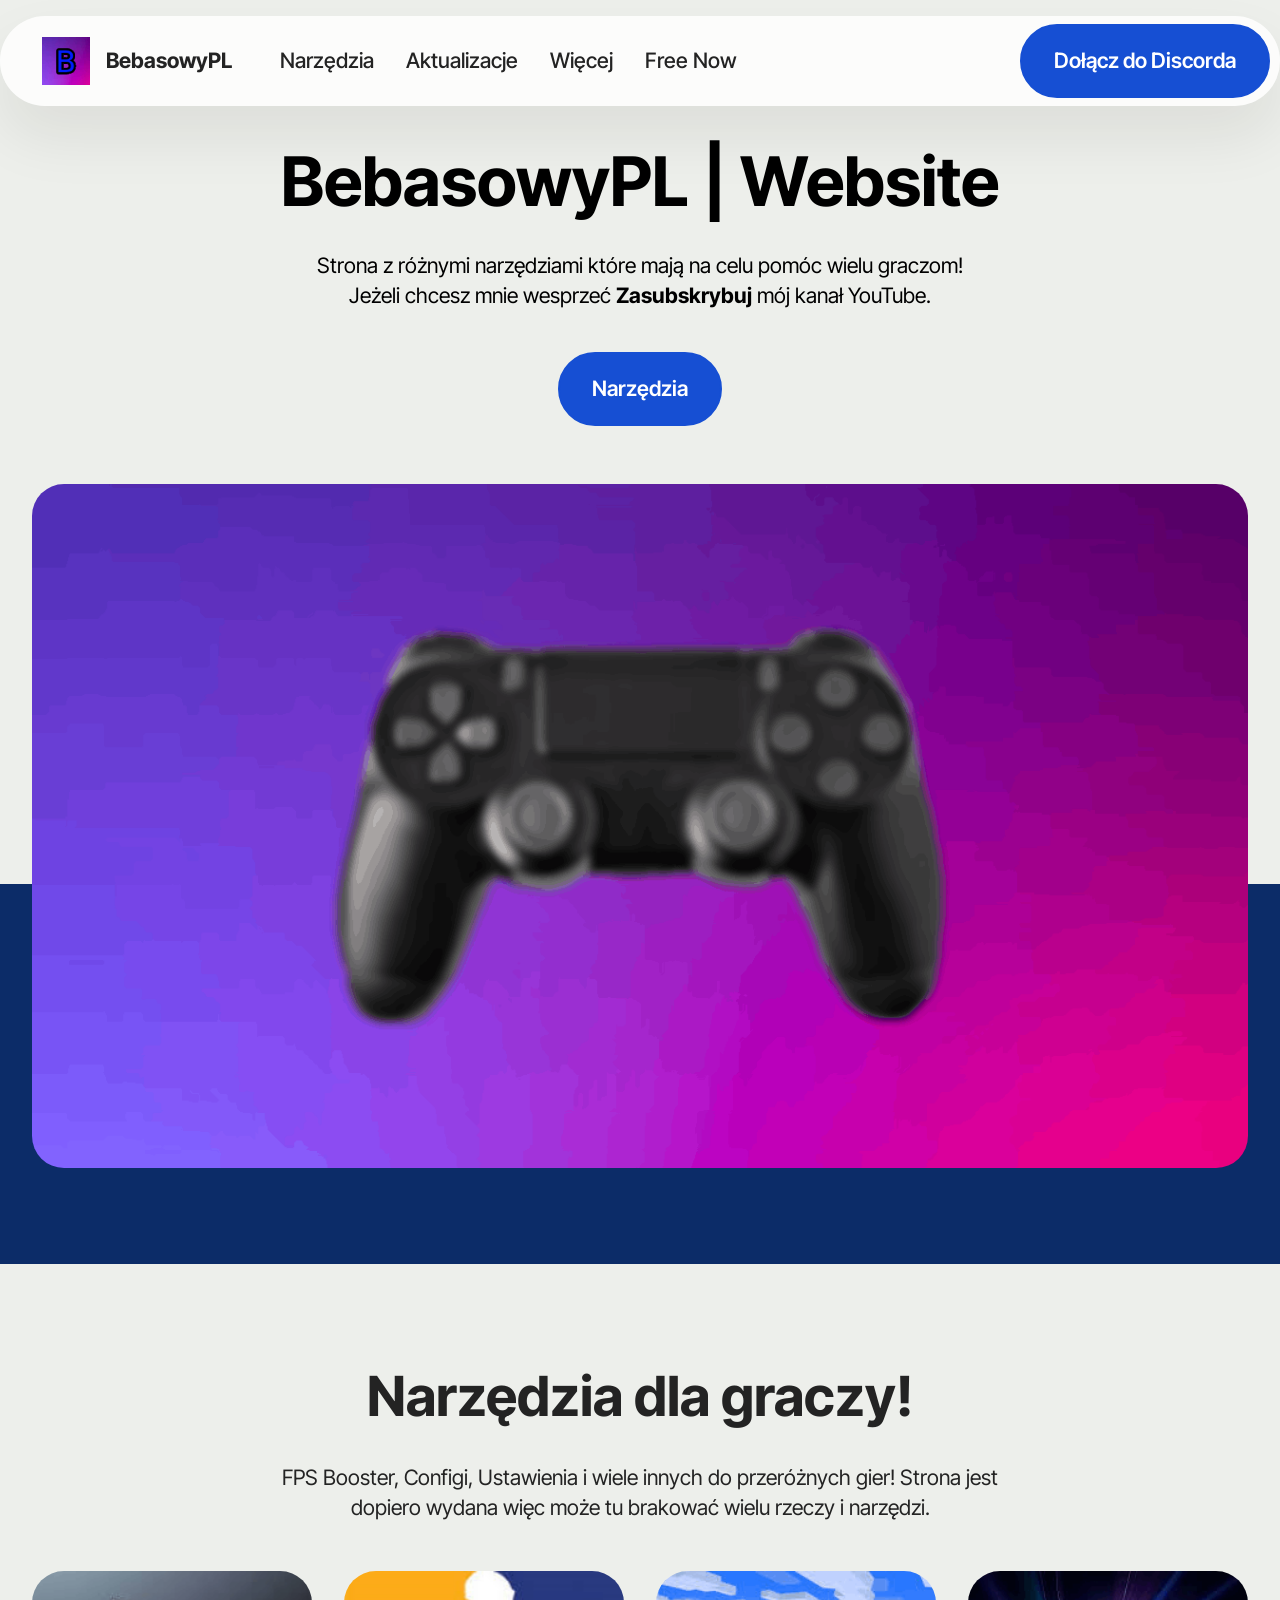
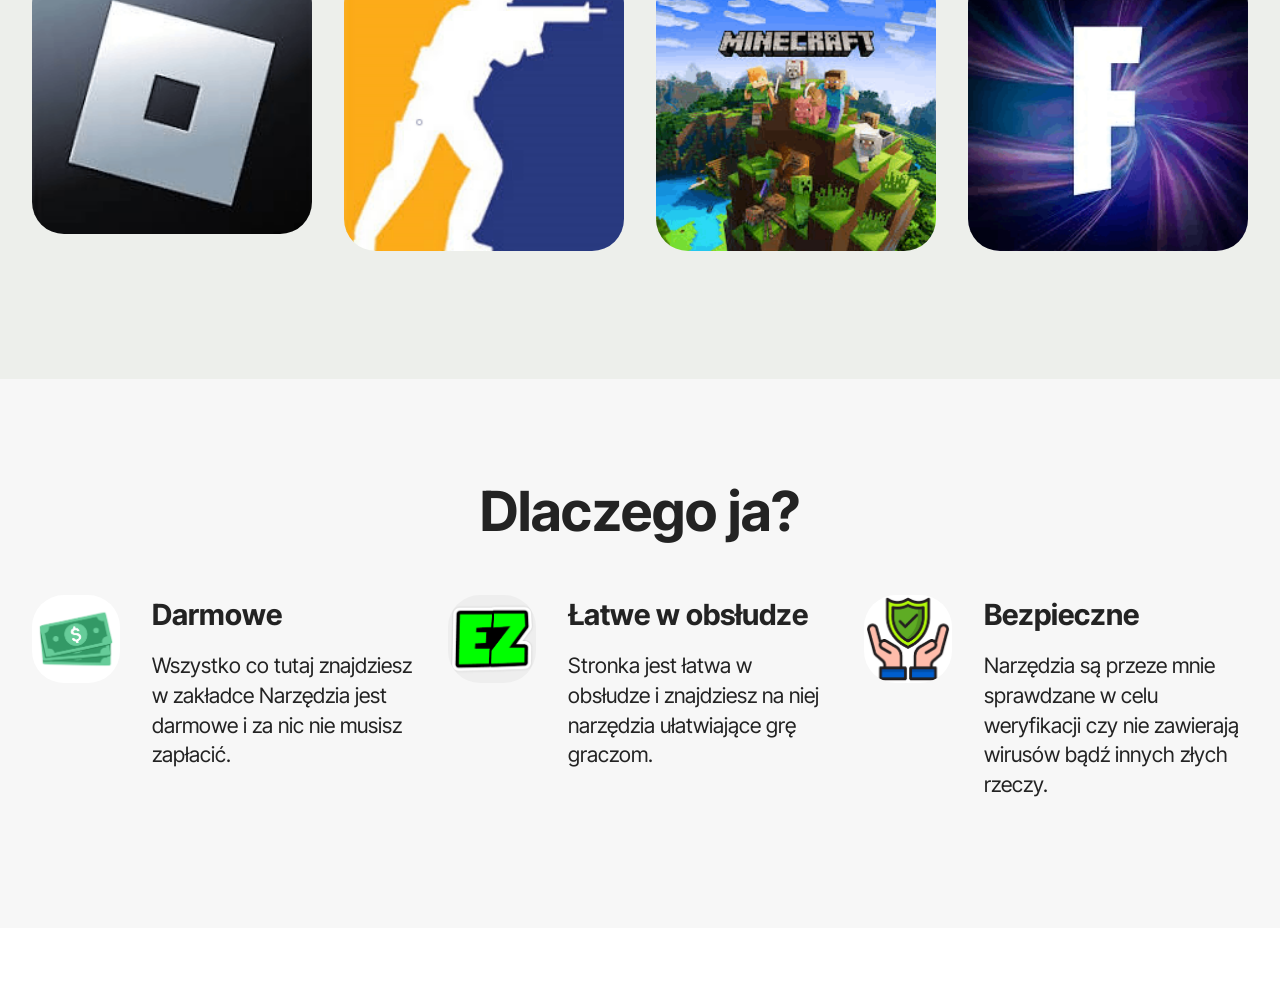
==== index.html @ b02ecc2c "Add files via upload" ====
<!DOCTYPE html>
<html  >
<head>
  <!-- Site made with Mobirise Website Builder v5.9.18, https://mobirise.com -->
  <meta charset="UTF-8">
  <meta http-equiv="X-UA-Compatible" content="IE=edge">
  <meta name="generator" content="Mobirise v5.9.18, mobirise.com">
  <meta name="viewport" content="width=device-width, initial-scale=1, minimum-scale=1">
  <link rel="shortcut icon" href="assets/images/bebasowypl-icon-64x64.png" type="image/x-icon">
  <meta name="description" content="BebasowyPL website! Enter and search for gaming tools!">
  
  
  <title>BebasowyPL | Main</title>
  <link rel="stylesheet" href="assets/web/assets/mobirise-icons2/mobirise2.css">
  <link rel="stylesheet" href="assets/bootstrap/css/bootstrap.min.css">
  <link rel="stylesheet" href="assets/bootstrap/css/bootstrap-grid.min.css">
  <link rel="stylesheet" href="assets/bootstrap/css/bootstrap-reboot.min.css">
  <link rel="stylesheet" href="assets/animatecss/animate.css">
  <link rel="stylesheet" href="assets/dropdown/css/style.css">
  <link rel="stylesheet" href="assets/theme/css/style.css">
  <link rel="stylesheet" href="assets/gallery/style.css">
  <link rel="preload" href="https://fonts.googleapis.com/css?family=Inter+Tight:100,200,300,400,500,600,700,800,900,100i,200i,300i,400i,500i,600i,700i,800i,900i&display=swap" as="style" onload="this.onload=null;this.rel='stylesheet'">
  <noscript><link rel="stylesheet" href="https://fonts.googleapis.com/css?family=Inter+Tight:100,200,300,400,500,600,700,800,900,100i,200i,300i,400i,500i,600i,700i,800i,900i&display=swap"></noscript>
  <link rel="preload" as="style" href="assets/mobirise/css/mbr-additional.css?v=VOfzIb"><link rel="stylesheet" href="assets/mobirise/css/mbr-additional.css?v=VOfzIb" type="text/css">

  
  
  
</head>
<body>
  
  <section data-bs-version="5.1" class="menu menu1 cid-ud2zTefbVC" once="menu" id="menu01-1i">
	

	<nav class="navbar navbar-dropdown navbar-fixed-top navbar-expand-lg">
		<div class="container">
			<div class="navbar-brand">
				<span class="navbar-logo">
					<a href="index.html">
						<img src="assets/images/bebasowypl-icon-64x64.png" alt="BebasowyPL" style="height: 3rem;">
					</a>
				</span>
				<span class="navbar-caption-wrap"><a class="navbar-caption text-black text-primary display-4" href="index.html">BebasowyPL</a></span>
			</div>
			<button class="navbar-toggler" type="button" data-toggle="collapse" data-bs-toggle="collapse" data-target="#navbarSupportedContent" data-bs-target="#navbarSupportedContent" aria-controls="navbarNavAltMarkup" aria-expanded="false" aria-label="Toggle navigation">
				<div class="hamburger">
					<span></span>
					<span></span>
					<span></span>
					<span></span>
				</div>
			</button>
			<div class="collapse navbar-collapse" id="navbarSupportedContent">
				<ul class="navbar-nav nav-dropdown" data-app-modern-menu="true"><li class="nav-item">
						<a class="nav-link link text-black display-4" href="page1.html">Narzędzia</a>
					</li>
					<li class="nav-item"><a class="nav-link link text-black display-4" href="page3.html">Aktualizacje</a></li><li class="nav-item">
						<a class="nav-link link text-black display-4" href="page2.html">Więcej</a>
					</li><li class="nav-item"><a class="nav-link link text-black text-primary display-4" href="page4.html">Free Now</a></li></ul>
				
				<div class="navbar-buttons mbr-section-btn"><a class="btn btn-warning display-4" href="https://discord.gg/EF2hUAMHBJ">Dołącz do Discorda</a></div>
			</div>
		</div>
	</nav>
</section>

<section data-bs-version="5.1" class="header5 cid-tJS6uM4N87" id="header05-1">
	

	
	
	<div class="topbg"></div>
	<div class="align-center container">
		<div class="row justify-content-center">
			<div class="col-md-12 col-lg-9">
				<h1 class="mbr-section-title mbr-fonts-style mb-4 display-1"><strong>BebasowyPL | Website</strong></h1>
				<p class="mbr-text mbr-fonts-style mb-4 display-7">Strona z różnymi narzędziami które mają na celu pomóc wielu graczom!<br>Jeżeli chcesz mnie wesprzeć <strong>Zasubskrybuj</strong> mój kanał YouTube.</p>
				<div class="mbr-section-btn mt-3"><a class="btn btn-warning display-7" href="page1.html">Narzędzia</a></div>
			</div>
		</div>
		<div class="row mt-5 justify-content-center">
			<div class="col-12 col-lg-12">
				<img src="assets/images/gaming-theme-1280x720.png" alt="BebasowyPL" title="">
			</div>
		</div>
	</div>
</section>

<section data-bs-version="5.1" class="gallery1 mbr-gallery cid-tMlDYtQ5fF" id="gallery02-v">
    

    
    

    <div class="container-fluid">
        <div class="row justify-content-center">
            <div class="col-12 content-head">
                <div class="mbr-section-head mb-5">
                    <h3 class="mbr-section-title mbr-fonts-style align-center m-0 display-2"><strong>Narzędzia dla graczy!</strong></h3>
                    <h4 class="mbr-section-subtitle mbr-fonts-style align-center mb-0 mt-4 display-7">FPS Booster, Configi, Ustawienia i wiele innych do przeróżnych gier! Strona jest<br>dopiero wydana więc może tu brakować wielu rzeczy i narzędzi.</h4>
                </div>
            </div>
        </div>
        <div class="row mbr-gallery mbr-masonry" data-masonry="{&quot;percentPosition&quot;: true }">
            <div class="col-12 col-md-6 col-lg-3 item gallery-image">
                <div class="item-wrapper" data-toggle="modal" data-bs-toggle="modal" data-target="#udl1MyBQbj-modal" data-bs-target="#udl1MyBQbj-modal">
                    <img class="w-100" src="assets/images/roblox-player-204x192.png" alt="Mobirise Website Builder" data-slide-to="0" data-bs-slide-to="0" data-target="#lb-udl1MyBQbj" data-bs-target="#lb-udl1MyBQbj">
                    <div class="icon-wrapper">
                        <span class="mobi-mbri mobi-mbri-search mbr-iconfont mbr-iconfont-btn"></span>
                    </div>
                </div>
                
            </div>
            <div class="col-12 col-md-6 col-lg-3 item gallery-image">
                <div class="item-wrapper" data-toggle="modal" data-bs-toggle="modal" data-target="#udl1MyBQbj-modal" data-bs-target="#udl1MyBQbj-modal">
                    <img class="w-100" src="assets/images/counter-strike-2-225x225.png" alt="Mobirise Website Builder" data-slide-to="1" data-bs-slide-to="1" data-target="#lb-udl1MyBQbj" data-bs-target="#lb-udl1MyBQbj">
                    <div class="icon-wrapper">
                        <span class="mobi-mbri mobi-mbri-search mbr-iconfont mbr-iconfont-btn"></span>
                    </div>
                </div>
                
            </div>
            
            
            <div class="col-12 col-md-6 col-lg-3 item gallery-image">
                <div class="item-wrapper" data-toggle="modal" data-bs-toggle="modal" data-target="#udl1MyBQbj-modal" data-bs-target="#udl1MyBQbj-modal">
                    <img class="w-100" src="assets/images/minecraft-225x225.png" alt="Mobirise Website Builder" data-slide-to="2" data-bs-slide-to="2" data-target="#lb-udl1MyBQbj" data-bs-target="#lb-udl1MyBQbj">
                    <div class="icon-wrapper">
                        <span class="mobi-mbri mobi-mbri-search mbr-iconfont mbr-iconfont-btn"></span>
                    </div>
                </div>
                
            </div>
            <div class="col-12 col-md-6 col-lg-3 item gallery-image">
                <div class="item-wrapper" data-toggle="modal" data-bs-toggle="modal" data-target="#udl1MyBQbj-modal" data-bs-target="#udl1MyBQbj-modal">
                    <img class="w-100" src="assets/images/fortnite-225x225.png" alt="Mobirise Website Builder" data-slide-to="3" data-bs-slide-to="3" data-target="#lb-udl1MyBQbj" data-bs-target="#lb-udl1MyBQbj">
                    <div class="icon-wrapper">
                        <span class="mobi-mbri mobi-mbri-search mbr-iconfont mbr-iconfont-btn"></span>
                    </div>
                </div>
                
            </div>
            
        </div>

        <div class="modal mbr-slider" tabindex="-1" role="dialog" aria-hidden="true" id="udl1MyBQbj-modal">
            <div class="modal-dialog" role="document">
                <div class="modal-content">
                    <div class="modal-body">
                        <div class="carousel slide" id="lb-udl1MyBQbj" data-interval="5000" data-bs-interval="5000">
                            <div class="carousel-inner">
                                <div class="carousel-item active">
                                    <img class="d-block w-100" src="assets/images/roblox-player-204x192.png" alt="Mobirise Website Builder">
                                </div>
                                <div class="carousel-item">
                                    <img class="d-block w-100" src="assets/images/counter-strike-2-225x225.png" alt="Mobirise Website Builder">
                                </div>
                                
                                
                                <div class="carousel-item">
                                    <img class="d-block w-100" src="assets/images/minecraft-225x225.png" alt="Mobirise Website Builder">
                                </div>
                                <div class="carousel-item">
                                    <img class="d-block w-100" src="assets/images/fortnite-225x225.png" alt="Mobirise Website Builder">
                                </div>
                                
                            </div>
                            <ol class="carousel-indicators">
                                <li data-slide-to="0" data-bs-slide-to="0" class="active" data-target="#lb-udl1MyBQbj" data-bs-target="#lb-udl1MyBQbj"></li>
                                <li data-slide-to="1" data-bs-slide-to="1" data-target="#lb-udl1MyBQbj" data-bs-target="#lb-udl1MyBQbj"></li>
                                <li data-slide-to="2" data-bs-slide-to="2" data-target="#lb-udl1MyBQbj" data-bs-target="#lb-udl1MyBQbj"></li>
                                <li data-slide-to="3" data-bs-slide-to="3" data-target="#lb-udl1MyBQbj" data-bs-target="#lb-udl1MyBQbj"></li>
                                
                                
                                
                            </ol>
                            <a role="button" href="" class="close" data-dismiss="modal" data-bs-dismiss="modal" aria-label="Close">
                            </a>
                            <a class="carousel-control-prev carousel-control" role="button" data-slide="prev" data-bs-slide="prev" href="#lb-udl1MyBQbj">
                                <span class="mobi-mbri mobi-mbri-arrow-prev" aria-hidden="true"></span>
                                <span class="sr-only visually-hidden">Previous</span>
                            </a>
                            <a class="carousel-control-next carousel-control" role="button" data-slide="next" data-bs-slide="next" href="#lb-udl1MyBQbj">
                                <span class="mobi-mbri mobi-mbri-arrow-next" aria-hidden="true"></span>
                                <span class="sr-only visually-hidden">Next</span>
                            </a>
                        </div>
                    </div>
                </div>
            </div>
        </div>
    </div>
</section>

<section data-bs-version="5.1" class="features15 cid-tLek7gQhG7" id="features015-m">
	

	
	
	<div class="container">
		<div class="mbr-section-head mb-5">
			<h4 class="mbr-section-title mbr-fonts-style align-center mb-0 display-2"><strong>Dlaczego ja?</strong></h4>
			
		  </div>
		<div class="row justify-content-center">
			<div class="item features-without-image col-12 col-lg-4">
				<div class="item-wrapper">
					<div class="img-wrapper">
						<img src="assets/images/pobrany-plik-179x179.png" alt="BebasowyPL">
					</div>
					<div class="card-box">
						<h4 class="card-title mbr-fonts-style mb-3 display-5"><strong>Darmowe</strong></h4>
						<h5 class="card-text mbr-fonts-style display-7">Wszystko co tutaj znajdziesz w zakładce Narzędzia jest darmowe i za nic nie musisz zapłacić.</h5>
					</div>
				</div>
			</div>
			<div class="item features-without-image col-12 col-lg-4">
				<div class="item-wrapper">
					<div class="img-wrapper">
						<img src="assets/images/ez-179x179.png" alt="BebasowyPL">
					</div>
					<div class="card-box">
						<h4 class="card-title mbr-fonts-style mb-3 display-5"><strong>Łatwe w obsłudze</strong></h4>
						<h5 class="card-text mbr-fonts-style display-7">Stronka jest łatwa w obsłudze i znajdziesz na niej narzędzia ułatwiające grę graczom.</h5>
					</div>
				</div>
			</div>
			<div class="item features-without-image col-12 col-lg-4">
				<div class="item-wrapper">
					<div class="img-wrapper">
						<img src="assets/images/pobrany-plik-1-179x179.png" alt="BebasowyPL">
					</div>
					<div class="card-box">
						<h4 class="card-title mbr-fonts-style mb-3 display-5"><strong>Bezpieczne</strong></h4>
						<h5 class="card-text mbr-fonts-style display-7">Narzędzia są przeze mnie sprawdzane w celu weryfikacji czy nie zawierają wirusów bądź innych złych rzeczy.</h5>
					</div>
				</div>
			</div>
		</div>
	</div>
</section><section class="display-7" style="padding: 0;align-items: center;justify-content: center;flex-wrap: wrap;    align-content: center;display: flex;position: relative;height: 4rem;"><a href="https://mobiri.se/3236584" style="flex: 1 1;height: 4rem;position: absolute;width: 100%;z-index: 1;"><img alt="" style="height: 4rem;" src="[data-uri]"></a><p style="margin: 0;text-align: center;" class="display-7">&#8204;</p><a style="z-index:1" href="https://mobirise.com/offline-website-builder.html">Offline Website Maker</a></section><script src="assets/bootstrap/js/bootstrap.bundle.min.js"></script>  <script src="assets/smoothscroll/smooth-scroll.js"></script>  <script src="assets/ytplayer/index.js"></script>  <script src="assets/dropdown/js/navbar-dropdown.js"></script>  <script src="assets/masonry/masonry.pkgd.min.js"></script>  <script src="assets/imagesloaded/imagesloaded.pkgd.min.js"></script>  <script src="assets/theme/js/script.js"></script>  <script src="assets/gallery/player.min.js"></script>  <script src="assets/gallery/script.js"></script>  
  
  
  <input name="animation" type="hidden">
  </body>
</html>
---- assets/web/assets/mobirise-icons2/mobirise2.css ----
@font-face {
  font-family: 'Moririse2';
  font-display: swap;
  src:  url('mobirise2.eot?f2bix4');
  src:  url('mobirise2.eot?f2bix4#iefix') format('embedded-opentype'),
    url('mobirise2.ttf?f2bix4') format('truetype'),
    url('mobirise2.woff?f2bix4') format('woff'),
    url('mobirise2.svg?f2bix4#mobirise2') format('svg');
  font-weight: normal;
  font-style: normal;
}

[class^="mobi-"], [class*=" mobi-"] {
  /* use !important to prevent issues with browser extensions that change fonts */
  font-family: 'Moririse2' !important;
  speak: none;
  font-style: normal;
  font-weight: normal;
  font-variant: normal;
  text-transform: none;
  line-height: 1;

  /* Better Font Rendering =========== */
  -webkit-font-smoothing: antialiased;
  -moz-osx-font-smoothing: grayscale;
}

.mobi-mbri-add-submenu:before {
  content: "\e900";
}
.mobi-mbri-alert:before {
  content: "\e901";
}
.mobi-mbri-align-center:before {
  content: "\e902";
}
.mobi-mbri-align-justify:before {
  content: "\e903";
}
.mobi-mbri-align-left:before {
  content: "\e904";
}
.mobi-mbri-align-right:before {
  content: "\e905";
}
.mobi-mbri-android:before {
  content: "\e906";
}
.mobi-mbri-apple:before {
  content: "\e907";
}
.mobi-mbri-arrow-down:before {
  content: "\e908";
}
.mobi-mbri-arrow-next:before {
  content: "\e909";
}
.mobi-mbri-arrow-prev:before {
  content: "\e90a";
}
.mobi-mbri-arrow-up:before {
  content: "\e90b";
}
.mobi-mbri-bold:before {
  content: "\e90c";
}
.mobi-mbri-bookmark:before {
  content: "\e90d";
}
.mobi-mbri-bootstrap:before {
  content: "\e90e";
}
.mobi-mbri-briefcase:before {
  content: "\e90f";
}
.mobi-mbri-browse:before {
  content: "\e910";
}
.mobi-mbri-bulleted-list:before {
  content: "\e911";
}
.mobi-mbri-calendar:before {
  content: "\e912";
}
.mobi-mbri-camera:before {
  content: "\e913";
}
.mobi-mbri-cart-add:before {
  content: "\e914";
}
.mobi-mbri-cart-full:before {
  content: "\e915";
}
.mobi-mbri-cash:before {
  content: "\e916";
}
.mobi-mbri-change-style:before {
  content: "\e917";
}
.mobi-mbri-chat:before {
  content: "\e918";
}
.mobi-mbri-clock:before {
  content: "\e919";
}
.mobi-mbri-close:before {
  content: "\e91a";
}
.mobi-mbri-cloud:before {
  content: "\e91b";
}
.mobi-mbri-code:before {
  content: "\e91c";
}
.mobi-mbri-contact-form:before {
  content: "\e91d";
}
.mobi-mbri-credit-card:before {
  content: "\e91e";
}
.mobi-mbri-cursor-click:before {
  content: "\e91f";
}
.mobi-mbri-cust-feedback:before {
  content: "\e920";
}
.mobi-mbri-database:before {
  content: "\e921";
}
.mobi-mbri-delivery:before {
  content: "\e922";
}
.mobi-mbri-desktop:before {
  content: "\e923";
}
.mobi-mbri-devices:before {
  content: "\e924";
}
.mobi-mbri-down:before {
  content: "\e925";
}
.mobi-mbri-download-2:before {
  content: "\e926";
}
.mobi-mbri-download:before {
  content: "\e927";
}
.mobi-mbri-drag-n-drop-2:before {
  content: "\e928";
}
.mobi-mbri-drag-n-drop:before {
  content: "\e929";
}
.mobi-mbri-edit-2:before {
  content: "\e92a";
}
.mobi-mbri-edit:before {
  content: "\e92b";
}
.mobi-mbri-error:before {
  content: "\e92c";
}
.mobi-mbri-extension:before {
  content: "\e92d";
}
.mobi-mbri-features:before {
  content: "\e92e";
}
.mobi-mbri-file:before {
  content: "\e92f";
}
.mobi-mbri-flag:before {
  content: "\e930";
}
.mobi-mbri-folder:before {
  content: "\e931";
}
.mobi-mbri-gift:before {
  content: "\e932";
}
.mobi-mbri-github:before {
  content: "\e933";
}
.mobi-mbri-globe-2:before {
  content: "\e934";
}
.mobi-mbri-globe:before {
  content: "\e935";
}
.mobi-mbri-growing-chart:before {
  content: "\e936";
}
.mobi-mbri-hearth:before {
  content: "\e937";
}
.mobi-mbri-help:before {
  content: "\e938";
}
.mobi-mbri-home:before {
  content: "\e939";
}
.mobi-mbri-hot-cup:before {
  content: "\e93a";
}
.mobi-mbri-idea:before {
  content: "\e93b";
}
.mobi-mbri-image-gallery:before {
  content: "\e93c";
}
.mobi-mbri-image-slider:before {
  content: "\e93d";
}
.mobi-mbri-info:before {
  content: "\e93e";
}
.mobi-mbri-italic:before {
  content: "\e93f";
}
.mobi-mbri-key:before {
  content: "\e940";
}
.mobi-mbri-laptop:before {
  content: "\e941";
}
.mobi-mbri-layers:before {
  content: "\e942";
}
.mobi-mbri-left-right:before {
  content: "\e943";
}
.mobi-mbri-left:before {
  content: "\e944";
}
.mobi-mbri-letter:before {
  content: "\e945";
}
.mobi-mbri-like:before {
  content: "\e946";
}
.mobi-mbri-link:before {
  content: "\e947";
}
.mobi-mbri-lock:before {
  content: "\e948";
}
.mobi-mbri-login:before {
  content: "\e949";
}
.mobi-mbri-logout:before {
  content: "\e94a";
}
.mobi-mbri-magic-stick:before {
  content: "\e94b";
}
.mobi-mbri-map-pin:before {
  content: "\e94c";
}
.mobi-mbri-menu:before {
  content: "\e94d";
}
.mobi-mbri-mobile-2:before {
  content: "\e94e";
}
.mobi-mbri-mobile-horizontal:before {
  content: "\e94f";
}
.mobi-mbri-mobile:before {
  content: "\e950";
}
.mobi-mbri-mobirise:before {
  content: "\e951";
}
.mobi-mbri-more-horizontal:before {
  content: "\e952";
}
.mobi-mbri-more-vertical:before {
  content: "\e953";
}
.mobi-mbri-music:before {
  content: "\e954";
}
.mobi-mbri-new-file:before {
  content: "\e955";
}
.mobi-mbri-numbered-list:before {
  content: "\e956";
}
.mobi-mbri-opened-folder:before {
  content: "\e957";
}
.mobi-mbri-pages:before {
  content: "\e958";
}
.mobi-mbri-paper-plane:before {
  content: "\e959";
}
.mobi-mbri-paperclip:before {
  content: "\e95a";
}
.mobi-mbri-phone:before {
  content: "\e95b";
}
.mobi-mbri-photo:before {
  content: "\e95c";
}
.mobi-mbri-photos:before {
  content: "\e95d";
}
.mobi-mbri-pin:before {
  content: "\e95e";
}
.mobi-mbri-play:before {
  content: "\e95f";
}
.mobi-mbri-plus:before {
  content: "\e960";
}
.mobi-mbri-preview:before {
  content: "\e961";
}
.mobi-mbri-print:before {
  content: "\e962";
}
.mobi-mbri-protect:before {
  content: "\e963";
}
.mobi-mbri-question:before {
  content: "\e964";
}
.mobi-mbri-quote-left:before {
  content: "\e965";
}
.mobi-mbri-quote-right:before {
  content: "\e966";
}
.mobi-mbri-redo:before {
  content: "\e967";
}
.mobi-mbri-refresh:before {
  content: "\e968";
}
.mobi-mbri-responsive-2:before {
  content: "\e969";
}
.mobi-mbri-responsive:before {
  content: "\e96a";
}
.mobi-mbri-right:before {
  content: "\e96b";
}
.mobi-mbri-rocket:before {
  content: "\e96c";
}
.mobi-mbri-sad-face:before {
  content: "\e96d";
}
.mobi-mbri-sale:before {
  content: "\e96e";
}
.mobi-mbri-save:before {
  content: "\e96f";
}
.mobi-mbri-search:before {
  content: "\e970";
}
.mobi-mbri-setting-2:before {
  content: "\e971";
}
.mobi-mbri-setting-3:before {
  content: "\e972";
}
.mobi-mbri-setting:before {
  content: "\e973";
}
.mobi-mbri-share:before {
  content: "\e974";
}
.mobi-mbri-shopping-bag:before {
  content: "\e975";
}
.mobi-mbri-shopping-basket:before {
  content: "\e976";
}
.mobi-mbri-shopping-cart:before {
  content: "\e977";
}
.mobi-mbri-sites:before {
  content: "\e978";
}
.mobi-mbri-smile-face:before {
  content: "\e979";
}
.mobi-mbri-speed:before {
  content: "\e97a";
}
.mobi-mbri-star:before {
  content: "\e97b";
}
.mobi-mbri-success:before {
  content: "\e97c";
}
.mobi-mbri-sun:before {
  content: "\e97d";
}
.mobi-mbri-sun2:before {
  content: "\e97e";
}
.mobi-mbri-tablet-vertical:before {
  content: "\e97f";
}
.mobi-mbri-tablet:before {
  content: "\e980";
}
.mobi-mbri-target:before {
  content: "\e981";
}
.mobi-mbri-timer:before {
  content: "\e982";
}
.mobi-mbri-to-ftp:before {
  content: "\e983";
}
.mobi-mbri-to-local-drive:before {
  content: "\e984";
}
.mobi-mbri-touch-swipe:before {
  content: "\e985";
}
.mobi-mbri-touch:before {
  content: "\e986";
}
.mobi-mbri-trash:before {
  content: "\e987";
}
.mobi-mbri-underline:before {
  content: "\e988";
}
.mobi-mbri-undo:before {
  content: "\e989";
}
.mobi-mbri-unlink:before {
  content: "\e98a";
}
.mobi-mbri-unlock:before {
  content: "\e98b";
}
.mobi-mbri-up-down:before {
  content: "\e98c";
}
.mobi-mbri-up:before {
  content: "\e98d";
}
.mobi-mbri-update:before {
  content: "\e98e";
}
.mobi-mbri-upload-2:before {
  content: "\e98f";
}
.mobi-mbri-upload:before {
  content: "\e990";
}
.mobi-mbri-user-2:before {
  content: "\e991";
}
.mobi-mbri-user:before {
  content: "\e992";
}
.mobi-mbri-users:before {
  content: "\e993";
}
.mobi-mbri-video-play:before {
  content: "\e994";
}
.mobi-mbri-video:before {
  content: "\e995";
}
.mobi-mbri-watch:before {
  content: "\e996";
}
.mobi-mbri-website-theme-2:before {
  content: "\e997";
}
.mobi-mbri-website-theme:before {
  content: "\e998";
}
.mobi-mbri-wifi:before {
  content: "\e999";
}
.mobi-mbri-windows:before {
  content: "\e99a";
}
.mobi-mbri-zoom-in:before {
  content: "\e99b";
}
.mobi-mbri-zoom-out:before {
  content: "\e99c";
}
---- assets/dropdown/css/style.css ----
.navbar-dropdown {
  left: 0;
  padding: 0;
  position: absolute;
  right: 0;
  top: 0;
  transition: all 0.45s ease;
  z-index: 1030;
  background: #282828; }
  .navbar-dropdown .navbar-logo {
    margin-right: 0.8rem;
    transition: margin 0.3s ease-in-out;
    vertical-align: middle; }
    .navbar-dropdown .navbar-logo img {
      height: 3.125rem;
      transition: all 0.3s ease-in-out; }
    .navbar-dropdown .navbar-logo.mbr-iconfont {
      font-size: 3.125rem;
      line-height: 3.125rem; }
  .navbar-dropdown .navbar-caption {
    font-weight: 700;
    white-space: normal;
    vertical-align: -4px;
    line-height: 3.125rem !important; }
    .navbar-dropdown .navbar-caption, .navbar-dropdown .navbar-caption:hover {
      color: inherit;
      text-decoration: none; }
  .navbar-dropdown .mbr-iconfont + .navbar-caption {
    vertical-align: -1px; }
  .navbar-dropdown.navbar-fixed-top {
    position: fixed; }
  .navbar-dropdown .navbar-brand span {
    vertical-align: -4px; }
  .navbar-dropdown.bg-color.transparent {
    background: none; }
  .navbar-dropdown.navbar-short .navbar-brand {
    padding: 0.625rem 0; }
    .navbar-dropdown.navbar-short .navbar-brand span {
      vertical-align: -1px; }
  .navbar-dropdown.navbar-short .navbar-caption {
    line-height: 2.375rem !important;
    vertical-align: -2px; }
  .navbar-dropdown.navbar-short .navbar-logo {
    margin-right: 0.5rem; }
    .navbar-dropdown.navbar-short .navbar-logo img {
      height: 2.375rem; }
    .navbar-dropdown.navbar-short .navbar-logo.mbr-iconfont {
      font-size: 2.375rem;
      line-height: 2.375rem; }
  .navbar-dropdown.navbar-short .mbr-table-cell {
    height: 3.625rem; }
  .navbar-dropdown .navbar-close {
    left: 0.6875rem;
    position: fixed;
    top: 0.75rem;
    z-index: 1000; }
  .navbar-dropdown .hamburger-icon {
    content: "";
    display: inline-block;
    vertical-align: middle;
    width: 16px;
    -webkit-box-shadow: 0 -6px 0 1px #282828,0 0 0 1px #282828,0 6px 0 1px #282828;
    -moz-box-shadow: 0 -6px 0 1px #282828,0 0 0 1px #282828,0 6px 0 1px #282828;
    box-shadow: 0 -6px 0 1px #282828,0 0 0 1px #282828,0 6px 0 1px #282828; }

.dropdown-menu .dropdown-toggle[data-toggle="dropdown-submenu"]::after {
  border-bottom: 0.35em solid transparent;
  border-left: 0.35em solid;
  border-right: 0;
  border-top: 0.35em solid transparent;
  margin-left: 0.3rem; }

.dropdown-menu .dropdown-item:focus {
  outline: 0; }

.nav-dropdown {
  font-size: 0.75rem;
  font-weight: 500;
  height: auto !important; }
  .nav-dropdown .nav-btn {
    padding-left: 1rem; }
  .nav-dropdown .link {
    margin: .667em 1.667em;
    font-weight: 500;
    padding: 0;
    transition: color .2s ease-in-out; }
    .nav-dropdown .link.dropdown-toggle {
      margin-right: 2.583em; }
      .nav-dropdown .link.dropdown-toggle::after {
        margin-left: .25rem;
        border-top: 0.35em solid;
        border-right: 0.35em solid transparent;
        border-left: 0.35em solid transparent;
        border-bottom: 0; }
      .nav-dropdown .link.dropdown-toggle[aria-expanded="true"] {
        margin: 0;
        padding: 0.667em 3.263em  0.667em 1.667em; }
  .nav-dropdown .link::after,
  .nav-dropdown .dropdown-item::after {
    color: inherit; }
  .nav-dropdown .btn {
    font-size: 0.75rem;
    font-weight: 700;
    letter-spacing: 0;
    margin-bottom: 0;
    padding-left: 1.25rem;
    padding-right: 1.25rem; }
  .nav-dropdown .dropdown-menu {
    border-radius: 0;
    border: 0;
    left: 0;
    margin: 0;
    padding-bottom: 1.25rem;
    padding-top: 1.25rem;
    position: relative; }
  .nav-dropdown .dropdown-submenu {
    margin-left: 0.125rem;
    top: 0; }
  .nav-dropdown .dropdown-item {
    font-weight: 500;
    line-height: 2;
    padding: 0.3846em 4.615em 0.3846em 1.5385em;
    position: relative;
    transition: color .2s ease-in-out, background-color .2s ease-in-out; }
    .nav-dropdown .dropdown-item::after {
      margin-top: -0.3077em;
      position: absolute;
      right: 1.1538em;
      top: 50%; }
    .nav-dropdown .dropdown-item:focus, .nav-dropdown .dropdown-item:hover {
      background: none; }

@media (max-width: 767px) {
  .nav-dropdown.navbar-toggleable-sm {
    bottom: 0;
    display: none;
    left: 0;
    overflow-x: hidden;
    position: fixed;
    top: 0;
    transform: translateX(-100%);
    -ms-transform: translateX(-100%);
    -webkit-transform: translateX(-100%);
    width: 18.75rem;
    z-index: 999; } }
.nav-dropdown.navbar-toggleable-xl {
  bottom: 0;
  display: none;
  left: 0;
  overflow-x: hidden;
  position: fixed;
  top: 0;
  transform: translateX(-100%);
  -ms-transform: translateX(-100%);
  -webkit-transform: translateX(-100%);
  width: 18.75rem;
  z-index: 999; }

.nav-dropdown-sm {
  display: block !important;
  overflow-x: hidden;
  overflow: auto;
  padding-top: 3.875rem; }
  .nav-dropdown-sm::after {
    content: "";
    display: block;
    height: 3rem;
    width: 100%; }
  .nav-dropdown-sm.collapse.in ~ .navbar-close {
    display: block !important; }
  .nav-dropdown-sm.collapsing, .nav-dropdown-sm.collapse.in {
    transform: translateX(0);
    -ms-transform: translateX(0);
    -webkit-transform: translateX(0);
    transition: all 0.25s ease-out;
    -webkit-transition: all 0.25s ease-out;
    background: #282828; }
  .nav-dropdown-sm.collapsing[aria-expanded="false"] {
    transform: translateX(-100%);
    -ms-transform: translateX(-100%);
    -webkit-transform: translateX(-100%); }
  .nav-dropdown-sm .nav-item {
    display: block;
    margin-left: 0 !important;
    padding-left: 0; }
  .nav-dropdown-sm .link,
  .nav-dropdown-sm .dropdown-item {
    border-top: 1px dotted rgba(255, 255, 255, 0.1);
    font-size: 0.8125rem;
    line-height: 1.6;
    margin: 0 !important;
    padding: 0.875rem 2.4rem 0.875rem 1.5625rem !important;
    position: relative;
    white-space: normal; }
    .nav-dropdown-sm .link:focus, .nav-dropdown-sm .link:hover,
    .nav-dropdown-sm .dropdown-item:focus,
    .nav-dropdown-sm .dropdown-item:hover {
      background: rgba(0, 0, 0, 0.2) !important;
      color: #c0a375; }
  .nav-dropdown-sm .nav-btn {
    position: relative;
    padding: 1.5625rem 1.5625rem 0 1.5625rem; }
    .nav-dropdown-sm .nav-btn::before {
      border-top: 1px dotted rgba(255, 255, 255, 0.1);
      content: "";
      left: 0;
      position: absolute;
      top: 0;
      width: 100%; }
    .nav-dropdown-sm .nav-btn + .nav-btn {
      padding-top: 0.625rem; }
      .nav-dropdown-sm .nav-btn + .nav-btn::before {
        display: none; }
  .nav-dropdown-sm .btn {
    padding: 0.625rem 0; }
  .nav-dropdown-sm .dropdown-toggle[data-toggle="dropdown-submenu"]::after {
    margin-left: .25rem;
    border-top: 0.35em solid;
    border-right: 0.35em solid transparent;
    border-left: 0.35em solid transparent;
    border-bottom: 0; }
  .nav-dropdown-sm .dropdown-toggle[data-toggle="dropdown-submenu"][aria-expanded="true"]::after {
    border-top: 0;
    border-right: 0.35em solid transparent;
    border-left: 0.35em solid transparent;
    border-bottom: 0.35em solid; }
  .nav-dropdown-sm .dropdown-menu {
    margin: 0;
    padding: 0;
    position: relative;
    top: 0;
    left: 0;
    width: 100%;
    border: 0;
    float: none;
    border-radius: 0;
    background: none; }
  .nav-dropdown-sm .dropdown-submenu {
    left: 100%;
    margin-left: 0.125rem;
    margin-top: -1.25rem;
    top: 0; }

.navbar-toggleable-sm .nav-dropdown .dropdown-menu {
  position: absolute; }

.navbar-toggleable-sm .nav-dropdown .dropdown-submenu {
  left: 100%;
  margin-left: 0.125rem;
  margin-top: -1.25rem;
  top: 0; }

.navbar-toggleable-sm.opened .nav-dropdown .dropdown-menu {
  position: relative; }

.navbar-toggleable-sm.opened .nav-dropdown .dropdown-submenu {
  left: 0;
  margin-left: 00rem;
  margin-top: 0rem;
  top: 0; }

.is-builder .nav-dropdown.collapsing {
  transition: none !important; }
---- assets/theme/css/style.css ----
@charset "UTF-8";
section {
  background-color: #ffffff;
}

body {
  font-style: normal;
  line-height: 1.5;
  font-weight: 400;
  color: #232323;
  position: relative;
}

button {
  background-color: transparent;
  border-color: transparent;
}

.embla__button,
.carousel-control {
  background-color: #edefea !important;
  opacity: 0.8 !important;
  color: #464845 !important;
  border-color: #edefea !important;
}

.carousel .close,
.modalWindow .close {
  background-color: #edefea !important;
  color: #464845 !important;
  border-color: #edefea !important;
  opacity: 0.8 !important;
}

.carousel .close:hover,
.modalWindow .close:hover {
  opacity: 1 !important;
}

.carousel-indicators li {
  background-color: #edefea !important;
  border: 2px solid #464845 !important;
}

.carousel-indicators li:hover,
.carousel-indicators li:active {
  opacity: 0.8 !important;
}

.embla__button:hover,
.carousel-control:hover {
  background-color: #edefea !important;
  opacity: 1 !important;
}

.modalWindow-video-container {
  height: 80%;
}

section,
.container,
.container-fluid {
  position: relative;
  word-wrap: break-word;
}

a.mbr-iconfont:hover {
  text-decoration: none;
}

.article .lead p,
.article .lead ul,
.article .lead ol,
.article .lead pre,
.article .lead blockquote {
  margin-bottom: 0;
}

a {
  font-style: normal;
  font-weight: 400;
  cursor: pointer;
}
a, a:hover {
  text-decoration: none;
}

.mbr-section-title {
  font-style: normal;
  line-height: 1.3;
}

.mbr-section-subtitle {
  line-height: 1.3;
}

.mbr-text {
  font-style: normal;
  line-height: 1.7;
}

h1,
h2,
h3,
h4,
h5,
h6,
.display-1,
.display-2,
.display-4,
.display-5,
.display-7,
span,
p,
a {
  line-height: 1;
  word-break: break-word;
  word-wrap: break-word;
  font-weight: 400;
}

b,
strong {
  font-weight: bold;
}

input:-webkit-autofill, input:-webkit-autofill:hover, input:-webkit-autofill:focus, input:-webkit-autofill:active {
  transition-delay: 9999s;
  -webkit-transition-property: background-color, color;
  transition-property: background-color, color;
}

textarea[type=hidden] {
  display: none;
}

section {
  background-position: 50% 50%;
  background-repeat: no-repeat;
  background-size: cover;
}
section .mbr-background-video,
section .mbr-background-video-preview {
  position: absolute;
  bottom: 0;
  left: 0;
  right: 0;
  top: 0;
}

.hidden {
  visibility: hidden;
}

.mbr-z-index20 {
  z-index: 20;
}

/*! Base colors */
.mbr-white {
  color: #ffffff;
}

.mbr-black {
  color: #111111;
}

.mbr-bg-white {
  background-color: #ffffff;
}

.mbr-bg-black {
  background-color: #000000;
}

/*! Text-aligns */
.align-left {
  text-align: left;
}

.align-center {
  text-align: center;
}

.align-right {
  text-align: right;
}

/*! Font-weight  */
.mbr-light {
  font-weight: 300;
}

.mbr-regular {
  font-weight: 400;
}

.mbr-semibold {
  font-weight: 500;
}

.mbr-bold {
  font-weight: 700;
}

/*! Media  */
.media-content {
  flex-basis: 100%;
}

.media-container-row {
  display: flex;
  flex-direction: row;
  flex-wrap: wrap;
  justify-content: center;
  align-content: center;
  align-items: start;
}
.media-container-row .media-size-item {
  width: 400px;
}

.media-container-column {
  display: flex;
  flex-direction: column;
  flex-wrap: wrap;
  justify-content: center;
  align-content: center;
  align-items: stretch;
}
.media-container-column > * {
  width: 100%;
}

@media (min-width: 992px) {
  .media-container-row {
    flex-wrap: nowrap;
  }
}
figure {
  margin-bottom: 0;
  overflow: hidden;
}

figure[mbr-media-size] {
  transition: width 0.1s;
}

img,
iframe {
  display: block;
  width: 100%;
}

.card {
  background-color: transparent;
  border: none;
}

.card-box {
  width: 100%;
}

.card-img {
  text-align: center;
  flex-shrink: 0;
  -webkit-flex-shrink: 0;
}

.media {
  max-width: 100%;
  margin: 0 auto;
}

.mbr-figure {
  align-self: center;
}

.media-container > div {
  max-width: 100%;
}

.mbr-figure img,
.card-img img {
  width: 100%;
}

@media (max-width: 991px) {
  .media-size-item {
    width: auto !important;
  }
  .media {
    width: auto;
  }
  .mbr-figure {
    width: 100% !important;
  }
}
/*! Buttons */
.mbr-section-btn {
  margin-left: -0.6rem;
  margin-right: -0.6rem;
  font-size: 0;
}

.btn {
  font-weight: 600;
  border-width: 1px;
  font-style: normal;
  margin: 0.6rem 0.6rem;
  white-space: normal;
  transition: all 0.2s ease-in-out;
  display: inline-flex;
  align-items: center;
  justify-content: center;
  word-break: break-word;
}

.btn-sm {
  font-weight: 600;
  letter-spacing: 0px;
  transition: all 0.3s ease-in-out;
}

.btn-md {
  font-weight: 600;
  letter-spacing: 0px;
  transition: all 0.3s ease-in-out;
}

.btn-lg {
  font-weight: 600;
  letter-spacing: 0px;
  transition: all 0.3s ease-in-out;
}

.btn-form {
  margin: 0;
}
.btn-form:hover {
  cursor: pointer;
}

nav .mbr-section-btn {
  margin-left: 0rem;
  margin-right: 0rem;
}

/*! Btn icon margin */
.btn .mbr-iconfont,
.btn.btn-sm .mbr-iconfont {
  order: 1;
  cursor: pointer;
  margin-left: 0.5rem;
  vertical-align: sub;
}

.btn.btn-md .mbr-iconfont,
.btn.btn-md .mbr-iconfont {
  margin-left: 0.8rem;
}

.mbr-regular {
  font-weight: 400;
}

.mbr-semibold {
  font-weight: 500;
}

.mbr-bold {
  font-weight: 700;
}

[type=submit] {
  -webkit-appearance: none;
}

/*! Full-screen */
.mbr-fullscreen .mbr-overlay {
  min-height: 100vh;
}

.mbr-fullscreen {
  display: flex;
  display: -moz-flex;
  display: -ms-flex;
  display: -o-flex;
  align-items: center;
  min-height: 100vh;
  padding-top: 3rem;
  padding-bottom: 3rem;
}

/*! Map */
.map {
  height: 25rem;
  position: relative;
}
.map iframe {
  width: 100%;
  height: 100%;
}

/*! Scroll to top arrow */
.mbr-arrow-up {
  bottom: 25px;
  right: 90px;
  position: fixed;
  text-align: right;
  z-index: 5000;
  color: #ffffff;
  font-size: 22px;
}

.mbr-arrow-up a {
  background: rgba(0, 0, 0, 0.2);
  border-radius: 50%;
  color: #fff;
  display: inline-block;
  height: 60px;
  width: 60px;
  border: 2px solid #fff;
  outline-style: none !important;
  position: relative;
  text-decoration: none;
  transition: all 0.3s ease-in-out;
  cursor: pointer;
  text-align: center;
}
.mbr-arrow-up a:hover {
  background-color: rgba(0, 0, 0, 0.4);
}
.mbr-arrow-up a i {
  line-height: 60px;
}

.mbr-arrow-up-icon {
  display: block;
  color: #fff;
}

.mbr-arrow-up-icon::before {
  content: "›";
  display: inline-block;
  font-family: serif;
  font-size: 22px;
  line-height: 1;
  font-style: normal;
  position: relative;
  top: 6px;
  left: -4px;
  transform: rotate(-90deg);
}

/*! Arrow Down */
.mbr-arrow {
  position: absolute;
  bottom: 45px;
  left: 50%;
  width: 60px;
  height: 60px;
  cursor: pointer;
  background-color: rgba(80, 80, 80, 0.5);
  border-radius: 50%;
  transform: translateX(-50%);
}
@media (max-width: 767px) {
  .mbr-arrow {
    display: none;
  }
}
.mbr-arrow > a {
  display: inline-block;
  text-decoration: none;
  outline-style: none;
  animation: arrowdown 1.7s ease-in-out infinite;
  color: #ffffff;
}
.mbr-arrow > a > i {
  position: absolute;
  top: -2px;
  left: 15px;
  font-size: 2rem;
}

#scrollToTop a i::before {
  content: "";
  position: absolute;
  display: block;
  border-bottom: 2.5px solid #fff;
  border-left: 2.5px solid #fff;
  width: 27.8%;
  height: 27.8%;
  left: 50%;
  top: 51%;
  transform: translateY(-30%) translateX(-50%) rotate(135deg);
}

@keyframes arrowdown {
  0% {
    transform: translateY(0px);
  }
  50% {
    transform: translateY(-5px);
  }
  100% {
    transform: translateY(0px);
  }
}
@media (max-width: 500px) {
  .mbr-arrow-up {
    left: 0;
    right: 0;
    text-align: center;
  }
}
/*Gradients animation*/
@keyframes gradient-animation {
  from {
    background-position: 0% 100%;
    animation-timing-function: ease-in-out;
  }
  to {
    background-position: 100% 0%;
    animation-timing-function: ease-in-out;
  }
}
.bg-gradient {
  background-size: 200% 200%;
  animation: gradient-animation 5s infinite alternate;
  -webkit-animation: gradient-animation 5s infinite alternate;
}

.menu .navbar-brand {
  display: -webkit-flex;
}
.menu .navbar-brand span {
  display: flex;
  display: -webkit-flex;
}
.menu .navbar-brand .navbar-caption-wrap {
  display: -webkit-flex;
}
.menu .navbar-brand .navbar-logo img {
  display: -webkit-flex;
  width: auto;
}
@media (min-width: 768px) and (max-width: 991px) {
  .menu .navbar-toggleable-sm .navbar-nav {
    display: -ms-flexbox;
  }
}
@media (max-width: 991px) {
  .menu .navbar-collapse {
    max-height: 93.5vh;
  }
  .menu .navbar-collapse.show {
    overflow: auto;
  }
}
@media (min-width: 992px) {
  .menu .navbar-nav.nav-dropdown {
    display: -webkit-flex;
  }
  .menu .navbar-toggleable-sm .navbar-collapse {
    display: -webkit-flex !important;
  }
  .menu .collapsed .navbar-collapse {
    max-height: 93.5vh;
  }
  .menu .collapsed .navbar-collapse.show {
    overflow: auto;
  }
}
@media (max-width: 767px) {
  .menu .navbar-collapse {
    max-height: 80vh;
  }
}

.nav-link .mbr-iconfont {
  margin-right: 0.5rem;
}

.navbar {
  display: -webkit-flex;
  -webkit-flex-wrap: wrap;
  -webkit-align-items: center;
  -webkit-justify-content: space-between;
}

.navbar-collapse {
  -webkit-flex-basis: 100%;
  -webkit-flex-grow: 1;
  -webkit-align-items: center;
}

.nav-dropdown .link {
  padding: 0.667em 1.667em !important;
  margin: 0 !important;
}

.nav {
  display: -webkit-flex;
  -webkit-flex-wrap: wrap;
}

.row {
  display: -webkit-flex;
  -webkit-flex-wrap: wrap;
}

.justify-content-center {
  -webkit-justify-content: center;
}

.form-inline {
  display: -webkit-flex;
}

.card-wrapper {
  -webkit-flex: 1;
}

.carousel-control {
  z-index: 10;
  display: -webkit-flex;
}

.carousel-controls {
  display: -webkit-flex;
}

.media {
  display: -webkit-flex;
}

.form-group:focus {
  outline: none;
}

.jq-selectbox__select {
  padding: 7px 0;
  position: relative;
}

.jq-selectbox__dropdown {
  overflow: hidden;
  border-radius: 10px;
  position: absolute;
  top: 100%;
  left: 0 !important;
  width: 100% !important;
}

.jq-selectbox__trigger-arrow {
  right: 0;
  transform: translateY(-50%);
}

.jq-selectbox li {
  padding: 1.07em 0.5em;
}

input[type=range] {
  padding-left: 0 !important;
  padding-right: 0 !important;
}

.modal-dialog,
.modal-content {
  height: 100%;
}

.modal-dialog .carousel-inner {
  height: calc(100vh - 1.75rem);
}
@media (max-width: 575px) {
  .modal-dialog .carousel-inner {
    height: calc(100vh - 1rem);
  }
}

.carousel-item {
  text-align: center;
}

.carousel-item img {
  margin: auto;
}

.navbar-toggler {
  align-self: flex-start;
  padding: 0.25rem 0.75rem;
  font-size: 1.25rem;
  line-height: 1;
  background: transparent;
  border: 1px solid transparent;
  border-radius: 0.25rem;
}

.navbar-toggler:focus,
.navbar-toggler:hover {
  text-decoration: none;
  box-shadow: none;
}

.navbar-toggler-icon {
  display: inline-block;
  width: 1.5em;
  height: 1.5em;
  vertical-align: middle;
  content: "";
  background: no-repeat center center;
  background-size: 100% 100%;
}

.navbar-toggler-left {
  position: absolute;
  left: 1rem;
}

.navbar-toggler-right {
  position: absolute;
  right: 1rem;
}

.card-img {
  width: auto;
}

.menu .navbar.collapsed:not(.beta-menu) {
  flex-direction: column;
}

.carousel-item.active,
.carousel-item-next,
.carousel-item-prev {
  display: flex;
}

.note-air-layout .dropup .dropdown-menu,
.note-air-layout .navbar-fixed-bottom .dropdown .dropdown-menu {
  bottom: initial !important;
}

html,
body {
  height: auto;
  min-height: 100vh;
}

.dropup .dropdown-toggle::after {
  display: none;
}

.form-asterisk {
  font-family: initial;
  position: absolute;
  top: -2px;
  font-weight: normal;
}

.form-control-label {
  position: relative;
  cursor: pointer;
  margin-bottom: 0.357em;
  padding: 0;
}

.alert {
  color: #ffffff;
  border-radius: 0;
  border: 0;
  font-size: 1.1rem;
  line-height: 1.5;
  margin-bottom: 1.875rem;
  padding: 1.25rem;
  position: relative;
  text-align: center;
}
.alert.alert-form::after {
  background-color: inherit;
  bottom: -7px;
  content: "";
  display: block;
  height: 14px;
  left: 50%;
  margin-left: -7px;
  position: absolute;
  transform: rotate(45deg);
  width: 14px;
}

.form-control {
  background-color: #ffffff;
  background-clip: border-box;
  color: #232323;
  line-height: 1rem !important;
  height: auto;
  padding: 1.2rem 2rem;
  transition: border-color 0.25s ease 0s;
  border: 1px solid transparent !important;
  border-radius: 4px;
  box-shadow: rgba(0, 0, 0, 0.07) 0px 1px 1px 0px, rgba(0, 0, 0, 0.07) 0px 1px 3px 0px, rgba(0, 0, 0, 0.03) 0px 0px 0px 1px;
}
.form-active .form-control:invalid {
  border-color: red;
}

.row > * {
  padding-right: 1rem;
  padding-left: 1rem;
}

form .row {
  margin-left: -0.6rem;
  margin-right: -0.6rem;
}
form .row [class*=col] {
  padding-left: 0.6rem;
  padding-right: 0.6rem;
}

form .mbr-section-btn {
  padding-left: 0.6rem;
  padding-right: 0.6rem;
}

form .form-check-input {
  margin-top: 0.5;
}

textarea.form-control {
  line-height: 1.5rem !important;
}

.form-group {
  margin-bottom: 1.2rem;
}

.form-control,
form .btn {
  min-height: 48px;
}

.gdpr-block label span.textGDPR input[name=gdpr] {
  top: 7px;
}

.form-control:focus {
  box-shadow: none;
}

:focus {
  outline: none;
}

.mbr-overlay {
  background-color: #000;
  bottom: 0;
  left: 0;
  opacity: 0.5;
  position: absolute;
  right: 0;
  top: 0;
  z-index: 0;
  pointer-events: none;
}

blockquote {
  font-style: italic;
  padding: 3rem;
  font-size: 1.09rem;
  position: relative;
  border-left: 3px solid;
}

ul,
ol,
pre,
blockquote {
  margin-bottom: 2.3125rem;
}

.mt-4 {
  margin-top: 2rem !important;
}

.mb-4 {
  margin-bottom: 2rem !important;
}

.container,
.container-fluid {
  padding-left: 16px;
  padding-right: 16px;
}

.row {
  margin-left: -16px;
  margin-right: -16px;
}
.row > [class*=col] {
  padding-left: 16px;
  padding-right: 16px;
}

@media (min-width: 992px) {
  .container-fluid {
    padding-left: 32px;
    padding-right: 32px;
  }
}
@media (max-width: 991px) {
  .mbr-container {
    padding-left: 16px;
    padding-right: 16px;
  }
}
.app-video-wrapper > img {
  opacity: 1;
}

.app-video-wrapper {
  background: transparent;
}

.item {
  position: relative;
}

.dropdown-menu .dropdown-menu {
  left: 100%;
}

.dropdown-item + .dropdown-menu {
  display: none;
}

.dropdown-item:hover + .dropdown-menu,
.dropdown-menu:hover {
  display: block;
}

@media (min-aspect-ratio: 16/9) {
  .mbr-video-foreground {
    height: 300% !important;
    top: -100% !important;
  }
}
@media (max-aspect-ratio: 16/9) {
  .mbr-video-foreground {
    width: 300% !important;
    left: -100% !important;
  }
}.engine {
	position: absolute;
	text-indent: -2400px;
	text-align: center;
	padding: 0;
	top: 0;
	left: -2400px;
}
---- assets/gallery/style.css ----
/*-------

   Gallery

-------*/
.mbr-gallery .mbr-gallery-item {
  position: relative;
  display: inline-block;
  width: 25%;
  cursor: pointer; }

@media (max-width: 768px) {
  .mbr-gallery .mbr-gallery-item {
    width: 50%; } }
@media (max-width: 400px) {
  .mbr-gallery .mbr-gallery-item {
    width: 100%; } }
.mbr-gallery .icon-focus,
.mbr-gallery .icon-video {
  position: absolute;
  top: calc(50% - 32px);
  left: calc(50% - 24px);
  font-family: 'Moririse2' !important;
  font-size: 3rem !important;
  color: #fff;
  opacity: 0;
  transition: .2s opacity ease-in-out;
  z-index: 5; }

.mbr-gallery .icon-focus::before {
  content: '\e970'; }

.mbr-gallery .icon-video::before {
  content: '\e95f'; }

.mbr-gallery .mbr-gallery-item > div:hover .icon-focus,
.mbr-gallery .mbr-gallery-item > div:hover .icon-video {
  opacity: 1; }

.mbr-gallery .mbr-gallery-item img {
  width: 100%;
  opacity: 1;
  -webkit-transition: .2s opacity ease-in-out;
  transition: .2s opacity ease-in-out; }

.mbr-gallery .mbr-gallery-item > div:hover img {
  opacity: 1; }

.mbr-gallery .mbr-gallery-item > div {
  background: #fff;
  display: block;
  outline: none;
  position: relative; }

.mbr-gallery .mbr-gallery-item .icon {
  -webkit-transform: translateX(-50%) translateY(-50%);
  -webkit-transition: .2s opacity ease-in-out;
  color: #000;
  font-size: 30px;
  height: 69px;
  left: 50%;
  opacity: 0;
  position: absolute;
  top: 50%;
  transform: translateX(-50%) translateY(-50%);
  transition: .2s opacity ease-in-out;
  width: 69px; }

.mbr-gallery .mbr-gallery-item .icon::after,
.mbr-gallery .mbr-gallery-item .icon::before {
  content: '';
  display: block;
  position: absolute;
  height: 69px;
  width: 1px;
  margin-left: 34.5px;
  background-color: #fff; }

.mbr-gallery .mbr-gallery-item .icon::after {
  width: 69px;
  height: 1px;
  margin-left: 0;
  margin-top: 34.5px; }

.mbr-gallery .mbr-gallery-item > div:hover .icon {
  opacity: 1; }

.mbr-gallery .mbr-gallery-item > div:hover::before {
  opacity: .9; }

.mbr-gallery .mbr-gallery-item > div:hover .mbr-gallery-title {
  background: transparent !important; }

/* remove spacing */
.mbr-gallery .mbr-gallery-row.no-gutter {
  margin: 0; }

.mbr-gallery .mbr-gallery-row.no-gutter .mbr-gallery-item {
  padding: 0; }

/* container */
.mbr-gallery .container.mbr-gallery-layout-default {
  padding: 93px 0; }

/* fix horizontal scrollbar */
.mbr-gallery .mbr-gallery-layout-article,
.mbr-gallery .mbr-gallery-layout-default {
  overflow: hidden; }

/* lightbox */
.mbr-gallery .modal {
  position: fixed;
  overflow: hidden;
  padding-right: 0 !important; }

.mbr-gallery .modal-content {
  border-radius: 0;
  border: none;
  background: transparent; }

.mbr-gallery .modal-body {
  padding: 0; }

.mbr-gallery .modal-body img {
  width: 100%; }

.mbr-gallery .modal .close {
  position: fixed;
  background: #1b1b1b;
  opacity: .5;
  font-size: 35px;
  font-weight: 300;
  width: 70px;
  height: 70px;
  border-radius: 50%;
  color: #fff;
  top: 2.5rem;
  right: 2.5rem;
  line-height: 70px;
  border: none;
  text-align: center;
  text-shadow: none;
  z-index: 5;
  -webkit-transition: opacity .3s ease;
  -moz-transition: opacity .3s ease;
  -o-transition: opacity .3s ease;
  transition: opacity .3s ease;
  font-family: 'Moririse2'; }
  .mbr-gallery .modal .close::before {
    content: '\e91a'; }

.mbr-gallery .modal .close:hover {
  opacity: 1;
  background: #000;
  color: #fff; }

.mbr-gallery .modal-dialog {
  max-width: 100% !important; }

.mbr-gallery .modal.in .modal-dialog {
  margin: 0 auto; }

/* modal back color opacity */
.modal-backdrop.in {
  opacity: .8;
  filter: alpha(opacity=80); }

@media (max-width: 768px) {
  .mbr-gallery .carousel-control,
  .mbr-gallery .carousel-indicators,
  .mbr-gallery .modal .close {
    position: fixed; } }
/* fix fade in effect */
.mbr-gallery .modal.fade .modal-dialog {
  -webkit-transition: margin-top .3s ease-out;
  -moz-transition: margin-top .3s ease-out;
  -o-transition: margin-top .3s ease-out;
  transition: margin-top .3s ease-out; }

.mbr-gallery .modal.fade .modal-dialog,
.mbr-gallery .modal.in .modal-dialog {
  -webkit-transform: none;
  -ms-transform: none;
  -o-transform: none;
  transform: none; }

/*-------

   Slider

-------*/
.mbr-slider .carousel-inner > .active,
.mbr-slider .carousel-inner > .next,
.mbr-slider .carousel-inner > .prev {
  display: table; }

.mbr-slider .carousel-control {
  position: absolute;
  width: 70px;
  height: 70px;
  top: 50%;
  margin-top: -35px;
  line-height: 70px;
  border-radius: 50%;
  font-size: 35px;
  border: 0;
  opacity: .5;
  text-shadow: none;
  z-index: 5;
  color: #fff;
  -webkit-transition: all .2s ease-in-out 0s;
  -o-transition: all .2s ease-in-out 0s;
  transition: all .2s ease-in-out 0s; }

.mbr-gallery .mbr-slider .carousel-control {
  position: fixed; }

@media (max-width: 991px) {
  .mbr-gallery .mbr-slider .carousel-control {
    bottom: 2.5rem;
    margin-top: 0;
    top: auto;
    z-index: 17; } }
.mbr-gallery .mbr-slider .carousel-inner > .active {
  display: block; }

.mbr-slider .carousel-control.left {
  left: 0;
  margin-left: 2.5rem; }

.mbr-slider .carousel-control.right {
  right: 0;
  margin-right: 2.5rem; }

.mbr-slider .carousel-control .icon-next,
.mbr-slider .carousel-control .icon-prev {
  margin-top: -18px;
  font-size: 40px;
  line-height: 27px; }

.mbr-slider .carousel-control:hover {
  background: #1b1b1b;
  color: #fff;
  opacity: 1; }

.mbr-slider .carousel-indicators {
  position: absolute;
  bottom: 0;
  margin-bottom: 1.5rem !important; }

@media (max-width: 543px) {
  .mbr-slider .carousel-indicators {
    display: none; } }
.carousel-indicators .active,
.carousel-indicators li {
  width: 15px;
  height: 15px;
  margin: 3px;
  background: #1b1b1b;
  opacity: .5; }

.carousel-indicators .active {
  background: #fff; }

.carousel-indicators li {
  max-width: 15px;
  max-height: 15px;
  border-radius: 50%; }

.container .carousel-indicators {
  margin-bottom: 3px; }

.mbr-gallery .mbr-slider .carousel-indicators {
  position: fixed;
  margin-bottom: 2.5rem !important; }

@media (max-width: 991px) {
  .mbr-gallery .mbr-slider .carousel-indicators {
    margin-bottom: 3.625rem !important;
    padding-left: 2.5rem;
    padding-right: 2.5rem; } }
.mbr-slider .carousel-indicators .active,
.mbr-slider .carousel-indicators li {
  width: 7px;
  height: 7px;
  margin: 3px;
  background: #1b1b1b;
  border: 4px solid #1b1b1b;
  opacity: .5; }

.mbr-slider .carousel-indicators .active {
  background: #fff; }

@media (max-width: 767px) {
  .mbr-slider .carousel-control {
    top: auto;
    bottom: 20px; }

  .mbr-slider > .container .carousel-control {
    margin-bottom: 0; } }
/* boxed slider */
.mbr-slider > .boxed-slider {
  position: relative;
  padding: 93px 0; }

.mbr-slider > .boxed-slider > div {
  position: relative; }

.mbr-slider > .container img {
  width: 100%; }

.mbr-slider > .container img + .row {
  position: absolute;
  top: 50%;
  left: 0;
  right: 0;
  -webkit-transform: translateY(-50%);
  -moz-transform: translateY(-50%);
  transform: translateY(-50%);
  z-index: 2; }

.mbr-slider .mbr-section {
  padding: 0;
  background-attachment: scroll; }

.mbr-slider .mbr-table-cell {
  padding: 0; }

.mbr-slider > .container .carousel-indicators {
  margin-bottom: 3px; }

/* article slider */
.mbr-slider > .article-slider .mbr-section,
.mbr-slider > .article-slider .mbr-section .mbr-table-cell {
  padding-top: 0;
  padding-bottom: 0; }

.modal-backdrop.show {
  opacity: .7; }

.video-container .mbr-background-video iframe {
  width: 100%;
  height: 100%; }

.mbr-gallery-item__hided {
  position: absolute !important;
  left: 0 !important;
  width: 0 !important;
  height: 0;
  padding: 0 !important; }

.mbr-gallery-item__hided img {
  display: none !important; }

.mbr-gallery-item__hided span {
  display: none !important; }

.mbr-gallery-filter {
  padding-top: 30px;
  padding-bottom: 30px;
  text-align: center; }
  .mbr-gallery-filter li {
    display: inline-block;
    padding: 5px 0;
    transition: all .3s ease-out; }
    .mbr-gallery-filter li .btn {
      cursor: pointer; }
  .mbr-gallery-filter.gallery-filter__bg li {
    color: #fff; }
  .mbr-gallery-filter.gallery-filter__bg .active {
    color: #000;
    background-color: #fff; }
  .mbr-gallery-filter ul {
    display: inline-block;
    width: 100%;
    padding-left: 0;
    margin-bottom: 0;
    list-style: none; }

.mbr-gallery-item > div {
  position: relative; }

.mbr-gallery-item--p1 {
  padding: 0.5rem; }

.mbr-gallery-item--p2 {
  padding: 1rem; }

.mbr-gallery-item--p3 {
  padding: 1.5rem; }

.mbr-gallery-item--p4 {
  padding: 2rem; }

.mbr-gallery-item--p5 {
  padding: 2.5rem; }

.mbr-gallery-item--p6 {
  padding: 3rem; }

.mbr-gallery .mbr-gallery-item--p4 {
  width: 33.333%; }

.mbr-gallery .mbr-gallery-item--p6, .mbr-gallery .mbr-gallery-item--p5 {
  width: 50%; }

@media (max-width: 992px) {
  .mbr-gallery-item--p1 {
    padding: 0.5rem; }

  .mbr-gallery-item--p2 {
    padding: 0.8rem; }

  .mbr-gallery-item--p3 {
    padding: 1rem; }

  .mbr-gallery-item--p4 {
    padding: 1.5rem; }

  .mbr-gallery-item--p5 {
    padding: 1.8rem; }

  .mbr-gallery-item--p6 {
    padding: 2rem; }

  .mbr-gallery .mbr-gallery-item--p2,
  .mbr-gallery .mbr-gallery-item--p3 {
    width: 50%; }

  .mbr-gallery .mbr-gallery-item--p6,
  .mbr-gallery .mbr-gallery-item--p5,
  .mbr-gallery .mbr-gallery-item--p4 {
    width: 100%; } }
@media (max-width: 400px) {
  .mbr-gallery .mbr-gallery-item--p3,
  .mbr-gallery .mbr-gallery-item--p2,
  .mbr-gallery .mbr-gallery-item--p1 {
    width: 100%; } }
---- assets/mobirise/css/mbr-additional.css ----
.btn {
  border-width: 2px;
}
img,
.card-wrap,
.card-wrapper,
.video-wrapper,
.mbr-figure iframe,
.google-map iframe,
.slide-content,
.plan,
.card,
.item-wrapper {
  border-radius: 2rem !important;
}
.video-wrapper {
  overflow: hidden;
}
body {
  font-family: Inter Tight;
}
.display-1 {
  font-family: 'Inter Tight', sans-serif;
  font-size: 5rem;
  line-height: 1;
}
.display-1 > .mbr-iconfont {
  font-size: 6.25rem;
}
.display-2 {
  font-family: 'Inter Tight', sans-serif;
  font-size: 4rem;
  line-height: 1;
}
.display-2 > .mbr-iconfont {
  font-size: 5rem;
}
.display-4 {
  font-family: 'Inter Tight', sans-serif;
  font-size: 1.4rem;
  line-height: 1.5;
}
.display-4 > .mbr-iconfont {
  font-size: 1.75rem;
}
.display-5 {
  font-family: 'Inter Tight', sans-serif;
  font-size: 2rem;
  line-height: 1.5;
}
.display-5 > .mbr-iconfont {
  font-size: 2.5rem;
}
.display-7 {
  font-family: 'Inter Tight', sans-serif;
  font-size: 1.4rem;
  line-height: 1.3;
}
.display-7 > .mbr-iconfont {
  font-size: 1.75rem;
}
/* ---- Fluid typography for mobile devices ---- */
/* 1.4 - font scale ratio ( bootstrap == 1.42857 ) */
/* 100vw - current viewport width */
/* (48 - 20)  48 == 48rem == 768px, 20 == 20rem == 320px(minimal supported viewport) */
/* 0.65 - min scale variable, may vary */
@media (max-width: 992px) {
  .display-1 {
    font-size: 4rem;
  }
}
@media (max-width: 768px) {
  .display-1 {
    font-size: 3.5rem;
    font-size: calc( 2.4rem + (5 - 2.4) * ((100vw - 20rem) / (48 - 20)));
    line-height: calc( 1.1 * (2.4rem + (5 - 2.4) * ((100vw - 20rem) / (48 - 20))));
  }
  .display-2 {
    font-size: 3.2rem;
    font-size: calc( 2.05rem + (4 - 2.05) * ((100vw - 20rem) / (48 - 20)));
    line-height: calc( 1.3 * (2.05rem + (4 - 2.05) * ((100vw - 20rem) / (48 - 20))));
  }
  .display-4 {
    font-size: 1.12rem;
    font-size: calc( 1.14rem + (1.4 - 1.14) * ((100vw - 20rem) / (48 - 20)));
    line-height: calc( 1.4 * (1.14rem + (1.4 - 1.14) * ((100vw - 20rem) / (48 - 20))));
  }
  .display-5 {
    font-size: 1.6rem;
    font-size: calc( 1.35rem + (2 - 1.35) * ((100vw - 20rem) / (48 - 20)));
    line-height: calc( 1.4 * (1.35rem + (2 - 1.35) * ((100vw - 20rem) / (48 - 20))));
  }
  .display-7 {
    font-size: 1.12rem;
    font-size: calc( 1.14rem + (1.4 - 1.14) * ((100vw - 20rem) / (48 - 20)));
    line-height: calc( 1.4 * (1.14rem + (1.4 - 1.14) * ((100vw - 20rem) / (48 - 20))));
  }
}
@media (min-width: 992px) and (max-width: 1400px) {
  .display-1 {
    font-size: 3.5rem;
    font-size: calc( 2.4rem + (5 - 2.4) * ((100vw - 62rem) / (87 - 62)));
    line-height: calc( 1.1 * (2.4rem + (5 - 2.4) * ((100vw - 62rem) / (87 - 62))));
  }
  .display-2 {
    font-size: 3.2rem;
    font-size: calc( 2.05rem + (4 - 2.05) * ((100vw - 62rem) / (87 - 62)));
    line-height: calc( 1.3 * (2.05rem + (4 - 2.05) * ((100vw - 62rem) / (87 - 62))));
  }
  .display-4 {
    font-size: 1.12rem;
    font-size: calc( 1.14rem + (1.4 - 1.14) * ((100vw - 62rem) / (87 - 62)));
    line-height: calc( 1.4 * (1.14rem + (1.4 - 1.14) * ((100vw - 62rem) / (87 - 62))));
  }
  .display-5 {
    font-size: 1.6rem;
    font-size: calc( 1.35rem + (2 - 1.35) * ((100vw - 62rem) / (87 - 62)));
    line-height: calc( 1.4 * (1.35rem + (2 - 1.35) * ((100vw - 62rem) / (87 - 62))));
  }
  .display-7 {
    font-size: 1.12rem;
    font-size: calc( 1.14rem + (1.4 - 1.14) * ((100vw - 62rem) / (87 - 62)));
    line-height: calc( 1.4 * (1.14rem + (1.4 - 1.14) * ((100vw - 62rem) / (87 - 62))));
  }
}
/* Buttons */
.btn {
  padding: 1.25rem 2rem;
  border-radius: 4px;
}
@media (max-width: 767px) {
  .btn {
    padding: 0.75rem 1.5rem;
  }
}
.btn-sm {
  padding: 0.6rem 1.2rem;
  border-radius: 4px;
}
.btn-md {
  padding: 0.6rem 1.2rem;
  border-radius: 4px;
}
.btn-lg {
  padding: 1.25rem 2rem;
  border-radius: 4px;
}
.bg-primary {
  background-color: #2b7a69 !important;
}
.bg-success {
  background-color: #faff03 !important;
}
.bg-info {
  background-color: #4fff02 !important;
}
.bg-warning {
  background-color: #164fd3 !important;
}
.bg-danger {
  background-color: #6f00ff !important;
}
.btn-primary,
.btn-primary:active {
  background-color: #2b7a69 !important;
  border-color: #2b7a69 !important;
  color: #ffffff !important;
  box-shadow: none;
}
.btn-primary:hover,
.btn-primary:focus,
.btn-primary.focus,
.btn-primary.active {
  color: inherit;
  background-color: #38a089 !important;
  border-color: #38a089 !important;
  box-shadow: none;
}
.btn-primary.disabled,
.btn-primary:disabled {
  color: #ffffff !important;
  background-color: #38a089 !important;
  border-color: #38a089 !important;
}
.btn-secondary,
.btn-secondary:active {
  background-color: #ff0000 !important;
  border-color: #ff0000 !important;
  color: #ffffff !important;
  box-shadow: none;
}
.btn-secondary:hover,
.btn-secondary:focus,
.btn-secondary.focus,
.btn-secondary.active {
  color: inherit;
  background-color: #ff3333 !important;
  border-color: #ff3333 !important;
  box-shadow: none;
}
.btn-secondary.disabled,
.btn-secondary:disabled {
  color: #ffffff !important;
  background-color: #ff3333 !important;
  border-color: #ff3333 !important;
}
.btn-info,
.btn-info:active {
  background-color: #4fff02 !important;
  border-color: #4fff02 !important;
  color: #010200 !important;
  box-shadow: none;
}
.btn-info:hover,
.btn-info:focus,
.btn-info.focus,
.btn-info.active {
  color: inherit;
  background-color: #72ff35 !important;
  border-color: #72ff35 !important;
  box-shadow: none;
}
.btn-info.disabled,
.btn-info:disabled {
  color: #010200 !important;
  background-color: #72ff35 !important;
  border-color: #72ff35 !important;
}
.btn-success,
.btn-success:active {
  background-color: #faff03 !important;
  border-color: #faff03 !important;
  color: #030300 !important;
  box-shadow: none;
}
.btn-success:hover,
.btn-success:focus,
.btn-success.focus,
.btn-success.active {
  color: inherit;
  background-color: #fbff36 !important;
  border-color: #fbff36 !important;
  box-shadow: none;
}
.btn-success.disabled,
.btn-success:disabled {
  color: #030300 !important;
  background-color: #fbff36 !important;
  border-color: #fbff36 !important;
}
.btn-warning,
.btn-warning:active {
  background-color: #164fd3 !important;
  border-color: #164fd3 !important;
  color: #ffffff !important;
  box-shadow: none;
}
.btn-warning:hover,
.btn-warning:focus,
.btn-warning.focus,
.btn-warning.active {
  color: inherit;
  background-color: #326aea !important;
  border-color: #326aea !important;
  box-shadow: none;
}
.btn-warning.disabled,
.btn-warning:disabled {
  color: #ffffff !important;
  background-color: #326aea !important;
  border-color: #326aea !important;
}
.btn-danger,
.btn-danger:active {
  background-color: #6f00ff !important;
  border-color: #6f00ff !important;
  color: #ffffff !important;
  box-shadow: none;
}
.btn-danger:hover,
.btn-danger:focus,
.btn-danger.focus,
.btn-danger.active {
  color: inherit;
  background-color: #8c33ff !important;
  border-color: #8c33ff !important;
  box-shadow: none;
}
.btn-danger.disabled,
.btn-danger:disabled {
  color: #ffffff !important;
  background-color: #8c33ff !important;
  border-color: #8c33ff !important;
}
.btn-white,
.btn-white:active {
  background-color: #eff0ec !important;
  border-color: #eff0ec !important;
  color: #757b62 !important;
  box-shadow: none;
}
.btn-white:hover,
.btn-white:focus,
.btn-white.focus,
.btn-white.active {
  color: inherit;
  background-color: #ffffff !important;
  border-color: #ffffff !important;
  box-shadow: none;
}
.btn-white.disabled,
.btn-white:disabled {
  color: #757b62 !important;
  background-color: #ffffff !important;
  border-color: #ffffff !important;
}
.btn-black,
.btn-black:active {
  background-color: #232323 !important;
  border-color: #232323 !important;
  color: #ffffff !important;
  box-shadow: none;
}
.btn-black:hover,
.btn-black:focus,
.btn-black.focus,
.btn-black.active {
  color: inherit;
  background-color: #3d3d3d !important;
  border-color: #3d3d3d !important;
  box-shadow: none;
}
.btn-black.disabled,
.btn-black:disabled {
  color: #ffffff !important;
  background-color: #3d3d3d !important;
  border-color: #3d3d3d !important;
}
.btn-primary-outline,
.btn-primary-outline:active {
  background-color: transparent !important;
  border-color: #2b7a69;
  color: #2b7a69;
}
.btn-primary-outline:hover,
.btn-primary-outline:focus,
.btn-primary-outline.focus,
.btn-primary-outline.active {
  color: #143a32 !important;
  background-color: transparent !important;
  border-color: #143a32 !important;
  box-shadow: none !important;
}
.btn-primary-outline.disabled,
.btn-primary-outline:disabled {
  color: #ffffff !important;
  background-color: #2b7a69 !important;
  border-color: #2b7a69 !important;
}
.btn-secondary-outline,
.btn-secondary-outline:active {
  background-color: transparent !important;
  border-color: #ff0000;
  color: #ff0000;
}
.btn-secondary-outline:hover,
.btn-secondary-outline:focus,
.btn-secondary-outline.focus,
.btn-secondary-outline.active {
  color: #a80000 !important;
  background-color: transparent !important;
  border-color: #a80000 !important;
  box-shadow: none !important;
}
.btn-secondary-outline.disabled,
.btn-secondary-outline:disabled {
  color: #ffffff !important;
  background-color: #ff0000 !important;
  border-color: #ff0000 !important;
}
.btn-info-outline,
.btn-info-outline:active {
  background-color: transparent !important;
  border-color: #4fff02;
  color: #4fff02;
}
.btn-info-outline:hover,
.btn-info-outline:focus,
.btn-info-outline.focus,
.btn-info-outline.active {
  color: #34aa00 !important;
  background-color: transparent !important;
  border-color: #34aa00 !important;
  box-shadow: none !important;
}
.btn-info-outline.disabled,
.btn-info-outline:disabled {
  color: #010200 !important;
  background-color: #4fff02 !important;
  border-color: #4fff02 !important;
}
.btn-success-outline,
.btn-success-outline:active {
  background-color: transparent !important;
  border-color: #faff03;
  color: #faff03;
}
.btn-success-outline:hover,
.btn-success-outline:focus,
.btn-success-outline.focus,
.btn-success-outline.active {
  color: #a8ab00 !important;
  background-color: transparent !important;
  border-color: #a8ab00 !important;
  box-shadow: none !important;
}
.btn-success-outline.disabled,
.btn-success-outline:disabled {
  color: #030300 !important;
  background-color: #faff03 !important;
  border-color: #faff03 !important;
}
.btn-warning-outline,
.btn-warning-outline:active {
  background-color: transparent !important;
  border-color: #164fd3;
  color: #164fd3;
}
.btn-warning-outline:hover,
.btn-warning-outline:focus,
.btn-warning-outline.focus,
.btn-warning-outline.active {
  color: #0e3284 !important;
  background-color: transparent !important;
  border-color: #0e3284 !important;
  box-shadow: none !important;
}
.btn-warning-outline.disabled,
.btn-warning-outline:disabled {
  color: #ffffff !important;
  background-color: #164fd3 !important;
  border-color: #164fd3 !important;
}
.btn-danger-outline,
.btn-danger-outline:active {
  background-color: transparent !important;
  border-color: #6f00ff;
  color: #6f00ff;
}
.btn-danger-outline:hover,
.btn-danger-outline:focus,
.btn-danger-outline.focus,
.btn-danger-outline.active {
  color: #4900a8 !important;
  background-color: transparent !important;
  border-color: #4900a8 !important;
  box-shadow: none !important;
}
.btn-danger-outline.disabled,
.btn-danger-outline:disabled {
  color: #ffffff !important;
  background-color: #6f00ff !important;
  border-color: #6f00ff !important;
}
.btn-black-outline,
.btn-black-outline:active {
  background-color: transparent !important;
  border-color: #232323;
  color: #232323;
}
.btn-black-outline:hover,
.btn-black-outline:focus,
.btn-black-outline.focus,
.btn-black-outline.active {
  color: #000000 !important;
  background-color: transparent !important;
  border-color: #000000 !important;
  box-shadow: none !important;
}
.btn-black-outline.disabled,
.btn-black-outline:disabled {
  color: #ffffff !important;
  background-color: #232323 !important;
  border-color: #232323 !important;
}
.btn-white-outline,
.btn-white-outline:active {
  background-color: transparent !important;
  border-color: #fafafa;
  color: #fafafa;
}
.btn-white-outline:hover,
.btn-white-outline:focus,
.btn-white-outline.focus,
.btn-white-outline.active {
  color: #cfcfcf !important;
  background-color: transparent !important;
  border-color: #cfcfcf !important;
  box-shadow: none !important;
}
.btn-white-outline.disabled,
.btn-white-outline:disabled {
  color: #7a7a7a !important;
  background-color: #fafafa !important;
  border-color: #fafafa !important;
}
.text-primary {
  color: #2b7a69 !important;
}
.text-secondary {
  color: #ff0000 !important;
}
.text-success {
  color: #faff03 !important;
}
.text-info {
  color: #4fff02 !important;
}
.text-warning {
  color: #164fd3 !important;
}
.text-danger {
  color: #6f00ff !important;
}
.text-white {
  color: #fafafa !important;
}
.text-black {
  color: #232323 !important;
}
a.text-primary:hover,
a.text-primary:focus,
a.text-primary.active {
  color: #102f28 !important;
}
a.text-secondary:hover,
a.text-secondary:focus,
a.text-secondary.active {
  color: #990000 !important;
}
a.text-success:hover,
a.text-success:focus,
a.text-success.active {
  color: #999c00 !important;
}
a.text-info:hover,
a.text-info:focus,
a.text-info.active {
  color: #2f9b00 !important;
}
a.text-warning:hover,
a.text-warning:focus,
a.text-warning.active {
  color: #0c2c77 !important;
}
a.text-danger:hover,
a.text-danger:focus,
a.text-danger.active {
  color: #430099 !important;
}
a.text-white:hover,
a.text-white:focus,
a.text-white.active {
  color: #c7c7c7 !important;
}
a.text-black:hover,
a.text-black:focus,
a.text-black.active {
  color: #000000 !important;
}
a[class*="text-"]:not(.nav-link):not(.dropdown-item):not([role]):not(.navbar-caption) {
  transition: 0.2s;
  position: relative;
  background-image: linear-gradient(currentColor 50%, currentColor 50%);
  background-size: 10000px 2px;
  background-repeat: no-repeat;
  background-position: 0 1.2em;
}
.nav-tabs .nav-link.active {
  color: #2b7a69;
}
.nav-tabs .nav-link:not(.active) {
  color: #232323;
}
.alert-success {
  background-color: #70c770;
}
.alert-info {
  background-color: #4fff02;
}
.alert-warning {
  background-color: #164fd3;
}
.alert-danger {
  background-color: #6f00ff;
}
.mbr-section-btn .btn:not(.btn-form) {
  border-radius: 100px;
}
.mbr-gallery-filter li a {
  border-radius: 100px !important;
}
.mbr-gallery-filter li.active .btn {
  background-color: #2b7a69;
  border-color: #2b7a69;
  color: #ffffff;
}
.mbr-gallery-filter li.active .btn:focus {
  box-shadow: none;
}
.nav-tabs .nav-link {
  border-radius: 100px !important;
}
a,
a:hover {
  color: #2b7a69;
}
.mbr-plan-header.bg-primary .mbr-plan-subtitle,
.mbr-plan-header.bg-primary .mbr-plan-price-desc {
  color: #5ec6b0;
}
.mbr-plan-header.bg-success .mbr-plan-subtitle,
.mbr-plan-header.bg-success .mbr-plan-price-desc {
  color: #feffcf;
}
.mbr-plan-header.bg-info .mbr-plan-subtitle,
.mbr-plan-header.bg-info .mbr-plan-price-desc {
  color: #ddffce;
}
.mbr-plan-header.bg-warning .mbr-plan-subtitle,
.mbr-plan-header.bg-warning .mbr-plan-price-desc {
  color: #bdcff8;
}
.mbr-plan-header.bg-danger .mbr-plan-subtitle,
.mbr-plan-header.bg-danger .mbr-plan-price-desc {
  color: #e2ccff;
}
/* Scroll to top button*/
.scrollToTop_wraper {
  display: none;
}
.form-control {
  font-family: 'Inter Tight', sans-serif;
  font-size: 1.4rem;
  line-height: 1.3;
  font-weight: 400;
  border-radius: 40px !important;
}
.form-control > .mbr-iconfont {
  font-size: 1.75rem;
}
.form-control:hover,
.form-control:focus {
  box-shadow: rgba(0, 0, 0, 0.07) 0px 1px 1px 0px, rgba(0, 0, 0, 0.07) 0px 1px 3px 0px, rgba(0, 0, 0, 0.03) 0px 0px 0px 1px;
  border-color: #2b7a69 !important;
}
.form-control:-webkit-input-placeholder {
  font-family: 'Inter Tight', sans-serif;
  font-size: 1.4rem;
  line-height: 1.3;
  font-weight: 400;
}
.form-control:-webkit-input-placeholder > .mbr-iconfont {
  font-size: 1.75rem;
}
blockquote {
  border-color: #2b7a69;
}
/* Forms */
.mbr-form .input-group-btn .btn {
  border-radius: 100px !important;
}
.mbr-form .input-group-btn .btn:hover {
  box-shadow: 0 10px 40px 0 rgba(0, 0, 0, 0.2);
}
.mbr-form .input-group-btn button[type="submit"] {
  border-radius: 100px !important;
  padding: 1rem 3rem;
}
.mbr-form .input-group-btn button[type="submit"]:hover {
  box-shadow: 0 10px 40px 0 rgba(0, 0, 0, 0.2);
}
.jq-selectbox li:hover,
.jq-selectbox li.selected {
  background-color: #2b7a69;
  color: #ffffff;
}
.jq-number__spin {
  transition: 0.25s ease;
}
.jq-number__spin:hover {
  border-color: #2b7a69;
}
.jq-selectbox .jq-selectbox__trigger-arrow,
.jq-number__spin.minus:after,
.jq-number__spin.plus:after {
  transition: 0.4s;
  border-top-color: #232323;
  border-bottom-color: #232323;
}
.jq-selectbox:hover .jq-selectbox__trigger-arrow,
.jq-number__spin.minus:hover:after,
.jq-number__spin.plus:hover:after {
  border-top-color: #2b7a69;
  border-bottom-color: #2b7a69;
}
.xdsoft_datetimepicker .xdsoft_calendar td.xdsoft_default,
.xdsoft_datetimepicker .xdsoft_calendar td.xdsoft_current,
.xdsoft_datetimepicker .xdsoft_timepicker .xdsoft_time_box > div > div.xdsoft_current {
  color: #ffffff !important;
  background-color: #2b7a69 !important;
  box-shadow: none !important;
}
.xdsoft_datetimepicker .xdsoft_calendar td:hover,
.xdsoft_datetimepicker .xdsoft_timepicker .xdsoft_time_box > div > div:hover {
  color: #ffffff !important;
  background: #ff0000 !important;
  box-shadow: none !important;
}
.lazy-bg {
  background-image: none !important;
}
.lazy-placeholder:not(section),
.lazy-none {
  display: block;
  position: relative;
  padding-bottom: 56.25%;
  width: 100%;
  height: auto;
}
iframe.lazy-placeholder,
.lazy-placeholder:after {
  content: '';
  position: absolute;
  width: 200px;
  height: 200px;
  background: transparent no-repeat center;
  background-size: contain;
  top: 50%;
  left: 50%;
  transform: translateX(-50%) translateY(-50%);
  background-image: url("data:image/svg+xml;charset=UTF-8,%3csvg width='32' height='32' viewBox='0 0 64 64' xmlns='http://www.w3.org/2000/svg' stroke='%232b7a69' %3e%3cg fill='none' fill-rule='evenodd'%3e%3cg transform='translate(16 16)' stroke-width='2'%3e%3ccircle stroke-opacity='.5' cx='16' cy='16' r='16'/%3e%3cpath d='M32 16c0-9.94-8.06-16-16-16'%3e%3canimateTransform attributeName='transform' type='rotate' from='0 16 16' to='360 16 16' dur='1s' repeatCount='indefinite'/%3e%3c/path%3e%3c/g%3e%3c/g%3e%3c/svg%3e");
}
section.lazy-placeholder:after {
  opacity: 0.5;
}
body {
  overflow-x: hidden;
}
a {
  transition: color 0.6s;
}
@media (max-width: 1400px) {
  .container {
    max-width: 100%;
  }
}
@media (max-width: 1400px) and (min-width: 768px) {
  .container {
    padding-left: 32px;
    padding-right: 32px;
  }
}
@media (max-width: 1400px) and (min-width: 768px) {
  .container-fluid {
    padding-left: 32px;
    padding-right: 32px;
  }
}
@media (max-width: 767px) {
  .container-fluid {
    padding-left: 16px;
    padding-right: 16px;
  }
}
.cid-ud2zTefbVC {
  z-index: 1000;
  width: 100%;
  position: relative;
}
.cid-ud2zTefbVC .dropdown-item:before {
  font-family: Moririse2 !important;
  content: "\e966";
  display: inline-block;
  width: 0;
  position: absolute;
  left: 1rem;
  top: 0.5rem;
  margin-right: 0.5rem;
  line-height: 1;
  font-size: inherit;
  vertical-align: middle;
  text-align: center;
  overflow: hidden;
  transform: scale(0, 1);
  transition: all 0.25s ease-in-out;
}
@media (max-width: 767px) {
  .cid-ud2zTefbVC .navbar-toggler {
    transform: scale(0.8);
  }
}
.cid-ud2zTefbVC .navbar-brand {
  flex-shrink: 0;
  align-items: center;
  margin-right: 0;
  padding: 10px 0;
  transition: all 0.3s;
  word-break: break-word;
  z-index: 1;
}
.cid-ud2zTefbVC .navbar-brand img {
  max-width: 100%;
  max-height: 100%;
  border-radius: 0px !important;
}
.cid-ud2zTefbVC .navbar-brand .navbar-caption {
  line-height: inherit !important;
}
.cid-ud2zTefbVC .navbar-brand .navbar-logo a {
  outline: none;
}
.cid-ud2zTefbVC .navbar-nav {
  margin: auto;
  margin-left: 0;
}
.cid-ud2zTefbVC .navbar-nav .nav-item {
  padding: 0 !important;
  transition: .3s all !important;
}
.cid-ud2zTefbVC .navbar-nav .nav-item .nav-link {
  padding: 16px !important;
  margin: 0 !important;
  border-radius: 1rem !important;
  transition: .3s all !important;
}
.cid-ud2zTefbVC .navbar-nav .nav-item .nav-link:hover {
  background-color: rgba(27, 31, 10, 0.06);
}
.cid-ud2zTefbVC .navbar-nav .open .nav-link::after {
  transform: rotate(180deg);
}
@media (min-width: 992px) {
  .cid-ud2zTefbVC .navbar-nav .open .nav-link::before {
    content: "";
    width: 100%;
    height: 20px;
    top: 100%;
    background: transparent;
    position: absolute;
  }
}
.cid-ud2zTefbVC .navbar-nav .dropdown-item {
  padding: 12px !important;
  border-radius: 0.5rem !important;
  margin: 0 8px !important;
  transition: .3s all !important;
}
.cid-ud2zTefbVC .navbar-nav .dropdown-item:hover {
  background-color: rgba(27, 31, 10, 0.06);
}
@media (min-width: 992px) {
  .cid-ud2zTefbVC .navbar-nav {
    padding-left: 1.5rem;
  }
}
.cid-ud2zTefbVC .nav-link {
  width: fit-content;
  position: relative;
}
.cid-ud2zTefbVC .navbar-logo {
  padding-left: 2rem;
  margin: 0 !important;
}
@media (max-width: 767px) {
  .cid-ud2zTefbVC .navbar-logo {
    padding-left: 1rem;
  }
}
.cid-ud2zTefbVC .navbar-caption {
  padding-left: 1rem;
  padding-right: .5rem;
}
@media (max-width: 767px) {
  .cid-ud2zTefbVC .nav-dropdown {
    padding-bottom: 0.5rem;
  }
}
.cid-ud2zTefbVC .nav-dropdown .link.dropdown-toggle::after {
  margin-left: 0.5rem;
  margin-top: 0.2rem;
  transition: .3s all;
}
.cid-ud2zTefbVC .container {
  display: flex;
  height: 90px;
  padding: 0.5rem 0.6rem;
  flex-wrap: nowrap;
  background: rgba(255, 255, 255, 0.8) !important;
  left: 0;
  right: 0;
  -webkit-box-pack: justify;
  -ms-flex-pack: justify;
  justify-content: flex-end;
  -webkit-box-align: center;
  -webkit-align-items: center;
  -ms-flex-align: center;
  align-items: center;
  border-radius: 100vw;
  margin-top: 1rem;
  background-color: #ffffff;
  box-shadow: 0 30px 60px 0 rgba(27, 31, 10, 0.08);
}
@media (max-width: 992px) {
  .cid-ud2zTefbVC .container {
    padding-right: 2rem;
  }
}
@media (max-width: 767px) {
  .cid-ud2zTefbVC .container {
    width: 95%;
    height: 56px !important;
    padding-right: 1rem;
    margin-top: 0rem;
  }
}
.cid-ud2zTefbVC .iconfont-wrapper {
  color: #000000 !important;
  font-size: 1.5rem;
  padding-right: 0.5rem;
}
.cid-ud2zTefbVC .dropdown-menu {
  flex-wrap: wrap;
  flex-direction: column;
  max-width: 100%;
  padding: 12px 4px !important;
  border-radius: 1.5rem;
  transition: .3s all !important;
  min-width: auto;
  background: #ffffff;
  background: rgba(255, 255, 255, 0.8) !important;
}
.cid-ud2zTefbVC .nav-item:focus,
.cid-ud2zTefbVC .nav-link:focus {
  outline: none;
}
.cid-ud2zTefbVC .dropdown .dropdown-menu .dropdown-item {
  width: auto;
  transition: all 0.25s ease-in-out;
}
.cid-ud2zTefbVC .dropdown .dropdown-menu .dropdown-item::after {
  right: 0.5rem;
}
.cid-ud2zTefbVC .dropdown .dropdown-menu .dropdown-item .mbr-iconfont {
  margin-right: 0.5rem;
  vertical-align: sub;
}
.cid-ud2zTefbVC .dropdown .dropdown-menu .dropdown-item .mbr-iconfont:before {
  display: inline-block;
  transform: scale(1, 1);
  transition: all 0.25s ease-in-out;
}
.cid-ud2zTefbVC .collapsed .dropdown-menu .dropdown-item:before {
  display: none;
}
.cid-ud2zTefbVC .collapsed .dropdown .dropdown-menu .dropdown-item {
  padding: 0.235em 1.5em 0.235em 1.5em !important;
  transition: none;
  margin: 0 !important;
}
.cid-ud2zTefbVC .navbar {
  min-height: 90px;
  transition: all 0.3s;
  border-bottom: 1px solid transparent;
  background: transparent !important;
  padding: 0 !important;
  border: none !important;
  box-shadow: none !important;
  border-radius: 0 !important;
}
.cid-ud2zTefbVC .navbar.opened {
  transition: all 0.3s;
}
.cid-ud2zTefbVC .navbar .dropdown-item {
  padding: 0.5rem 1.8rem;
}
.cid-ud2zTefbVC .navbar .navbar-logo img {
  width: auto;
}
.cid-ud2zTefbVC .navbar .navbar-collapse {
  z-index: 1;
  justify-content: flex-end;
}
.cid-ud2zTefbVC .navbar.collapsed {
  justify-content: center;
}
.cid-ud2zTefbVC .navbar.collapsed .nav-item .nav-link::before {
  display: none;
}
.cid-ud2zTefbVC .navbar.collapsed.opened .dropdown-menu {
  top: 0;
}
@media (min-width: 992px) {
  .cid-ud2zTefbVC .navbar.collapsed.opened:not(.navbar-short) .navbar-collapse {
    max-height: calc(98.5vh - 3rem);
  }
}
.cid-ud2zTefbVC .navbar.collapsed .dropdown-menu .dropdown-submenu {
  left: 0 !important;
}
.cid-ud2zTefbVC .navbar.collapsed .dropdown-menu .dropdown-item:after {
  right: auto;
}
.cid-ud2zTefbVC .navbar.collapsed .dropdown-menu .dropdown-toggle[data-toggle="dropdown-submenu"]:after {
  margin-left: 0.5rem;
  margin-top: 0.2rem;
  border-top: 0.35em solid;
  border-right: 0.35em solid transparent;
  border-left: 0.35em solid transparent;
  border-bottom: 0;
  top: 41%;
}
.cid-ud2zTefbVC .navbar.collapsed ul.navbar-nav li {
  margin: auto;
}
.cid-ud2zTefbVC .navbar.collapsed .dropdown-menu .dropdown-item {
  padding: 0.25rem 1.5rem;
  text-align: center;
}
.cid-ud2zTefbVC .navbar.collapsed .icons-menu {
  padding-left: 0;
  padding-right: 0;
  padding-top: 0.5rem;
  padding-bottom: 0.5rem;
}
@media (max-width: 767px) {
  .cid-ud2zTefbVC .navbar {
    min-height: 72px;
  }
  .cid-ud2zTefbVC .navbar .navbar-logo img {
    height: 2rem !important;
  }
}
@media (max-width: 991px) {
  .cid-ud2zTefbVC .navbar .nav-item .nav-link::before {
    display: none;
  }
  .cid-ud2zTefbVC .navbar.opened .dropdown-menu {
    top: 0;
  }
  .cid-ud2zTefbVC .navbar .dropdown-menu .dropdown-submenu {
    left: 0 !important;
  }
  .cid-ud2zTefbVC .navbar .dropdown-menu .dropdown-item:after {
    right: auto;
  }
  .cid-ud2zTefbVC .navbar .dropdown-menu .dropdown-toggle[data-toggle="dropdown-submenu"]:after {
    margin-left: 0.5rem;
    margin-top: 0.2rem;
    border-top: 0.35em solid;
    border-right: 0.35em solid transparent;
    border-left: 0.35em solid transparent;
    border-bottom: 0;
    top: 40%;
  }
  .cid-ud2zTefbVC .navbar .dropdown-menu .dropdown-item {
    padding: 0.25rem 1.5rem !important;
    text-align: center;
  }
  .cid-ud2zTefbVC .navbar .navbar-brand {
    flex-shrink: initial;
    flex-basis: auto;
    word-break: break-word;
    padding-right: 10px;
  }
  .cid-ud2zTefbVC .navbar .navbar-toggler {
    flex-basis: auto;
  }
  .cid-ud2zTefbVC .navbar .icons-menu {
    padding-left: 0;
    padding-top: 0.5rem;
    padding-bottom: 0.5rem;
  }
}
.cid-ud2zTefbVC .navbar.navbar-short .navbar-logo img {
  height: 2rem;
}
.cid-ud2zTefbVC .dropdown-item.active,
.cid-ud2zTefbVC .dropdown-item:active {
  background-color: transparent;
}
.cid-ud2zTefbVC .navbar-expand-lg .navbar-nav .nav-link {
  padding: 0;
}
.cid-ud2zTefbVC .nav-dropdown .link.dropdown-toggle {
  margin-right: 1.667em;
}
.cid-ud2zTefbVC .nav-dropdown .link.dropdown-toggle[aria-expanded="true"] {
  margin-right: 0;
  padding: 0.667em 1.667em;
}
.cid-ud2zTefbVC .navbar.navbar-expand-lg .dropdown .dropdown-menu {
  background: #ffffff;
}
.cid-ud2zTefbVC .navbar.navbar-expand-lg .dropdown .dropdown-menu .dropdown-submenu {
  margin: 0;
  left: 105%;
  transform: none;
  top: -12px;
}
.cid-ud2zTefbVC .navbar .dropdown.open > .dropdown-menu {
  display: flex;
}
.cid-ud2zTefbVC ul.navbar-nav {
  flex-wrap: wrap;
}
.cid-ud2zTefbVC .navbar-buttons {
  text-align: center;
  min-width: 140px;
}
@media (max-width: 992px) {
  .cid-ud2zTefbVC .navbar-buttons {
    text-align: left;
  }
}
.cid-ud2zTefbVC button.navbar-toggler {
  outline: none;
  width: 31px;
  height: 20px;
  cursor: pointer;
  transition: all 0.2s;
  position: relative;
  align-self: center;
}
.cid-ud2zTefbVC button.navbar-toggler .hamburger span {
  position: absolute;
  right: 0;
  width: 30px;
  height: 2px;
  border-right: 5px;
  background-color: #000000;
}
.cid-ud2zTefbVC button.navbar-toggler .hamburger span:nth-child(1) {
  top: 0;
  transition: all 0.2s;
}
.cid-ud2zTefbVC button.navbar-toggler .hamburger span:nth-child(2) {
  top: 8px;
  transition: all 0.15s;
}
.cid-ud2zTefbVC button.navbar-toggler .hamburger span:nth-child(3) {
  top: 8px;
  transition: all 0.15s;
}
.cid-ud2zTefbVC button.navbar-toggler .hamburger span:nth-child(4) {
  top: 16px;
  transition: all 0.2s;
}
.cid-ud2zTefbVC nav.opened .hamburger span:nth-child(1) {
  top: 8px;
  width: 0;
  opacity: 0;
  right: 50%;
  transition: all 0.2s;
}
.cid-ud2zTefbVC nav.opened .hamburger span:nth-child(2) {
  transform: rotate(45deg);
  transition: all 0.25s;
}
.cid-ud2zTefbVC nav.opened .hamburger span:nth-child(3) {
  transform: rotate(-45deg);
  transition: all 0.25s;
}
.cid-ud2zTefbVC nav.opened .hamburger span:nth-child(4) {
  top: 8px;
  width: 0;
  opacity: 0;
  right: 50%;
  transition: all 0.2s;
}
.cid-ud2zTefbVC .navbar-dropdown {
  padding: 0 1rem;
}
.cid-ud2zTefbVC a.nav-link {
  display: flex;
  align-items: center;
  justify-content: center;
}
.cid-ud2zTefbVC .icons-menu {
  flex-wrap: nowrap;
  display: flex;
  justify-content: center;
  padding-left: 1rem;
  padding-right: 1rem;
  padding-top: 0.3rem;
  text-align: center;
}
@media (max-width: 992px) {
  .cid-ud2zTefbVC .icons-menu {
    justify-content: flex-start;
    margin-bottom: .5rem;
  }
}
@media screen and (-ms-high-contrast: active), (-ms-high-contrast: none) {
  .cid-ud2zTefbVC .navbar {
    height: 70px;
  }
  .cid-ud2zTefbVC .navbar.opened {
    height: auto;
  }
  .cid-ud2zTefbVC .nav-item .nav-link:hover::before {
    width: 175%;
    max-width: calc(100% + 2rem);
    left: -1rem;
  }
}
.cid-ud2zTefbVC .navbar .dropdown > .dropdown-menu {
  display: none;
  width: max-content;
  max-width: 500px !important;
  transform: translateX(-50%);
  top: calc(100% + 20px);
  left: 50%;
}
.cid-ud2zTefbVC .navbar .dropdown > .dropdown-menu .dropdown-item {
  line-height: 1 !important;
}
.cid-ud2zTefbVC .navbar .dropdown > .dropdown-menu .dropdown .dropdown-item {
  align-items: center;
  display: flex;
  height: max-content !important;
  min-height: max-content !important;
}
.cid-ud2zTefbVC .navbar .dropdown > .dropdown-menu .dropdown .dropdown-item::after {
  display: inline-block;
  position: static;
  margin-left: 0.5rem;
  margin-top: 0;
  margin-right: 0;
  margin-bottom: 0;
  transition: .3s all;
  transform: rotate(-90deg);
}
.cid-ud2zTefbVC .navbar .dropdown > .dropdown-menu .dropdown.open .dropdown-item::after {
  transform: rotate(0deg);
}
.cid-ud2zTefbVC .mbr-section-btn {
  margin: -0.6rem -0.6rem;
}
.cid-ud2zTefbVC .navbar-toggler {
  margin-left: 12px;
  margin-right: 8px;
  order: 1000;
}
@media (max-width: 991px) {
  .cid-ud2zTefbVC .navbar-brand {
    margin-right: auto;
  }
  .cid-ud2zTefbVC .navbar-collapse {
    z-index: -1 !important;
    position: absolute;
    top: 110%;
    left: 0;
    width: 100%;
    padding: 1rem;
    border-radius: 1.5rem;
    background: #ffffff;
    opacity: 1;
    border-color: rgba(255, 255, 255, 0.8) !important;
    background: rgba(255, 255, 255, 0.8) !important;
    backdrop-filter: blur(8px);
  }
  .cid-ud2zTefbVC .navbar-nav .nav-item .nav-link::after {
    margin-left: 10px;
  }
  .cid-ud2zTefbVC .navbar-nav .dropdown-item:hover {
    background-color: rgba(27, 31, 10, 0.06);
  }
  .cid-ud2zTefbVC .navbar .dropdown > .dropdown-menu {
    max-width: 100% !important;
    transform: translateX(0);
    top: 10px;
    left: 0;
    padding: 8px !important;
    border-radius: 1rem;
    background-color: rgba(27, 31, 10, 0.04) !important;
  }
  .cid-ud2zTefbVC .navbar .dropdown > .dropdown-menu .dropdown-item {
    padding: 8px !important;
    line-height: 1 !important;
    margin-bottom: 4px !important;
  }
  .cid-ud2zTefbVC .navbar .dropdown > .dropdown-menu .dropdown .dropdown-item {
    align-items: center;
    display: flex;
    height: max-content !important;
    min-height: max-content !important;
  }
  .cid-ud2zTefbVC .navbar .dropdown > .dropdown-menu .dropdown .dropdown-item::after {
    display: inline-block;
    position: static;
    margin-left: 0.5rem;
    margin-top: 0;
    margin-right: 0;
    margin-bottom: 0;
    transition: .3s all;
    transform: rotate(0deg);
  }
  .cid-ud2zTefbVC .navbar .dropdown > .dropdown-menu .dropdown.open .dropdown-item::after {
    transform: rotate(180deg);
  }
  .cid-ud2zTefbVC .navbar .dropdown > .dropdown-menu .dropdown-submenu {
    position: static;
    width: 100%;
    max-width: 100% !important;
    transform: translateX(0) !important;
    top: 0;
    left: 0;
    padding: 8px !important;
    border-radius: 1rem;
    background-color: rgba(27, 31, 10, 0.04) !important;
  }
  .cid-ud2zTefbVC .navbar .dropdown.open > .dropdown-menu {
    display: flex !important;
    flex-direction: column;
    align-items: flex-start;
  }
}
@media (max-width: 575px) {
  .cid-ud2zTefbVC .navbar-collapse {
    padding: 1rem;
  }
}
.cid-tJS6uM4N87 {
  padding-top: 9rem;
  padding-bottom: 6rem;
  background-color: #edefeb;
}
.cid-tJS6uM4N87 .mbr-fallback-image.disabled {
  display: none;
}
.cid-tJS6uM4N87 .mbr-fallback-image {
  display: block;
  background-size: cover;
  background-position: center center;
  width: 100%;
  height: 100%;
  position: absolute;
  bottom: 0;
}
.cid-tJS6uM4N87 .topbg {
  position: absolute;
  bottom: 0;
  left: 0;
  width: 100%;
  height: 30%;
  background: #0c2c68;
}
.cid-tJS6uM4N87 .mbr-section-title {
  color: #000000;
}
.cid-tJS6uM4N87 .mbr-text,
.cid-tJS6uM4N87 .mbr-section-btn {
  color: #000000;
}
.cid-tMlDYtQ5fF {
  padding-top: 6rem;
  padding-bottom: 6rem;
  background-color: #edefeb;
}
.cid-tMlDYtQ5fF .mbr-fallback-image.disabled {
  display: none;
}
.cid-tMlDYtQ5fF .mbr-fallback-image {
  display: block;
  background-size: cover;
  background-position: center center;
  width: 100%;
  height: 100%;
  position: absolute;
  top: 0;
}
.cid-tMlDYtQ5fF .item {
  margin-bottom: 2rem;
}
@media (max-width: 767px) {
  .cid-tMlDYtQ5fF .item {
    margin-bottom: 1rem;
  }
}
.cid-tMlDYtQ5fF .item-wrapper {
  position: relative;
}
.cid-tMlDYtQ5fF .item-wrapper .icon-wrapper {
  pointer-events: none;
  position: absolute;
  width: 60px;
  height: 60px;
  font-size: 22px;
  left: 50%;
  top: 50%;
  display: flex;
  align-items: center;
  justify-content: center;
  border: 2px solid transparent;
  border-radius: 50%;
  opacity: 0;
  color: #464845 !important;
  transform: translateX(-50%) translateY(-50%);
  background-color: #edefea !important;
  transition: 0.2s;
}
.cid-tMlDYtQ5fF .item-wrapper:hover .icon-wrapper {
  opacity: 1;
}
.cid-tMlDYtQ5fF .carousel-control,
.cid-tMlDYtQ5fF .close {
  background: #1b1b1b;
}
.cid-tMlDYtQ5fF .carousel-control-prev {
  margin-left: 2.5rem;
}
.cid-tMlDYtQ5fF .carousel-control-prev span {
  margin-right: 5px;
}
.cid-tMlDYtQ5fF .carousel-control-next {
  margin-right: 2.5rem;
}
.cid-tMlDYtQ5fF .carousel-control-next span {
  margin-left: 5px;
}
.cid-tMlDYtQ5fF .close {
  position: fixed;
  opacity: 0.5;
  font-size: 22px;
  font-weight: 300;
  width: 60px;
  height: 60px;
  border-radius: 50%;
  color: #fff;
  top: 2.5rem;
  right: 2.5rem;
  border: 2px solid #fff;
  text-shadow: none;
  z-index: 5;
  transition: opacity 0.3s ease;
  font-family: 'Moririse2';
  align-items: center;
  justify-content: center;
  display: flex;
}
.cid-tMlDYtQ5fF .close::before {
  content: '\e91a';
}
.cid-tMlDYtQ5fF .close:hover {
  opacity: 1;
  background: #000;
  color: #fff;
}
.cid-tMlDYtQ5fF .carousel-control {
  display: flex;
  top: 50%;
  width: 60px;
  height: 60px;
  margin-top: -1.5rem;
  font-size: 22px;
  background-color: rgba(0, 0, 0, 0.5);
  border: 2px solid #fff;
  border-radius: 50%;
  transition: all 0.3s;
}
.cid-tMlDYtQ5fF .carousel-control.carousel-control-prev {
  left: 0;
  margin-left: 2.5rem;
}
.cid-tMlDYtQ5fF .carousel-control.carousel-control-next {
  right: 0;
  margin-right: 2.5rem;
}
@media (max-width: 767px) {
  .cid-tMlDYtQ5fF .carousel-control {
    top: auto;
    bottom: 1rem;
  }
}
.cid-tMlDYtQ5fF .carousel-indicators {
  position: absolute;
  bottom: 0;
  margin-bottom: 3px;
}
.cid-tMlDYtQ5fF .carousel-indicators li {
  max-width: 15px;
  height: 15px;
  width: 15px;
  max-height: 15px;
  margin: 3px;
  background-color: rgba(0, 0, 0, 0.5);
  border: 2px solid #fff;
  border-radius: 50%;
  opacity: 0.5;
  transition: all 0.3s;
}
.cid-tMlDYtQ5fF .carousel-indicators li.active,
.cid-tMlDYtQ5fF .carousel-indicators li:hover {
  opacity: 0.9;
}
.cid-tMlDYtQ5fF .carousel-indicators li::after,
.cid-tMlDYtQ5fF .carousel-indicators li::before {
  content: none;
}
.cid-tMlDYtQ5fF .carousel-indicators.ie-fix {
  left: 50%;
  display: block;
  width: 60%;
  margin-left: -30%;
  text-align: center;
}
@media (max-width: 768px) {
  .cid-tMlDYtQ5fF .carousel-indicators {
    display: none !important;
  }
}
@media (max-width: 991px) {
  .cid-tMlDYtQ5fF .carousel-indicators {
    margin-bottom: 3.625rem !important;
    padding-left: 2.5rem;
    padding-right: 2.5rem;
  }
}
@media (max-width: 767px) {
  .cid-tMlDYtQ5fF .carousel-indicators {
    display: none;
  }
}
.cid-tMlDYtQ5fF .carousel-inner {
  display: flex;
  align-items: center;
}
.cid-tMlDYtQ5fF .carousel-inner > .active {
  display: block;
}
.cid-tMlDYtQ5fF .carousel-control.left {
  left: 0;
  margin-left: 2.5rem;
}
.cid-tMlDYtQ5fF .carousel-control.right {
  right: 0;
  margin-right: 2.5rem;
}
.cid-tMlDYtQ5fF .carousel-control:hover {
  background: #1b1b1b;
  color: #fff;
  opacity: 1;
}
@media (max-width: 768px) {
  .cid-tMlDYtQ5fF .carousel-control,
  .cid-tMlDYtQ5fF .carousel-indicators,
  .cid-tMlDYtQ5fF .modal .close {
    position: fixed;
  }
}
@media (max-width: 767px) {
  .cid-tMlDYtQ5fF .mbr-slider .carousel-control {
    top: auto;
    bottom: 20px;
  }
  .cid-tMlDYtQ5fF .mbr-slider > .container .carousel-control {
    margin-bottom: 0;
  }
}
.cid-tMlDYtQ5fF .carousel-indicators .active,
.cid-tMlDYtQ5fF .carousel-indicators li {
  width: 7px;
  height: 7px;
  margin: 3px;
  background: #000000;
  opacity: 0.5;
  border: 4px solid #000000;
}
.cid-tMlDYtQ5fF .carousel-indicators .active {
  background: #fff;
}
.cid-tMlDYtQ5fF .carousel-indicators li {
  max-width: 15px;
  max-height: 15px;
  border-radius: 50%;
}
.cid-tMlDYtQ5fF .modal {
  padding-left: 0 !important;
  position: fixed;
  overflow: hidden;
  padding-right: 0 !important;
}
.cid-tMlDYtQ5fF .modal-dialog {
  margin: 0 auto;
  max-width: 100%;
  padding-left: 1rem;
  padding-right: 1rem;
}
.cid-tMlDYtQ5fF .modal-content {
  border-radius: 0;
  border: none;
  background: transparent;
}
.cid-tMlDYtQ5fF .modal-body {
  padding: 0;
  display: flex;
  align-items: center;
}
.cid-tMlDYtQ5fF .modal-body img {
  width: 100%;
  object-fit: contain;
  max-height: calc(100vh - 1.75rem);
}
.cid-tMlDYtQ5fF .carousel {
  width: 100%;
}
.cid-tMlDYtQ5fF .modal-backdrop.in {
  opacity: 0.8;
}
.cid-tMlDYtQ5fF .modal.fade .modal-dialog {
  transition: margin-top 0.3s ease-out;
}
.cid-tMlDYtQ5fF .modal.fade .modal-dialog,
.cid-tMlDYtQ5fF .modal.in .modal-dialog {
  transform: none;
}
.cid-tMlDYtQ5fF .mbr-gallery .item-wrapper {
  cursor: pointer;
}
.cid-tMlDYtQ5fF .content-head {
  max-width: 800px;
}
.cid-tMlDYtQ5fF H3 {
  text-align: center;
}
.cid-tMlDYtQ5fF H4 {
  text-align: center;
}
.cid-tLek7gQhG7 {
  padding-top: 6rem;
  padding-bottom: 6rem;
  background-color: #f7f7f7;
}
.cid-tLek7gQhG7 .mbr-fallback-image.disabled {
  display: none;
}
.cid-tLek7gQhG7 .mbr-fallback-image {
  display: block;
  background-size: cover;
  background-position: center center;
  width: 100%;
  height: 100%;
  position: absolute;
  top: 0;
}
.cid-tLek7gQhG7 .item-wrapper {
  display: flex;
  margin-bottom: 2rem;
}
@media (max-width: 767px) {
  .cid-tLek7gQhG7 .item-wrapper {
    margin-bottom: 1rem;
  }
}
.cid-tLek7gQhG7 .img-wrapper {
  width: 10rem;
  padding-right: 2rem;
}
.cid-tLek7gQhG7 .card-text {
  color: #232323;
}
.cid-ud2zTefbVC {
  z-index: 1000;
  width: 100%;
  position: relative;
}
.cid-ud2zTefbVC .dropdown-item:before {
  font-family: Moririse2 !important;
  content: "\e966";
  display: inline-block;
  width: 0;
  position: absolute;
  left: 1rem;
  top: 0.5rem;
  margin-right: 0.5rem;
  line-height: 1;
  font-size: inherit;
  vertical-align: middle;
  text-align: center;
  overflow: hidden;
  transform: scale(0, 1);
  transition: all 0.25s ease-in-out;
}
@media (max-width: 767px) {
  .cid-ud2zTefbVC .navbar-toggler {
    transform: scale(0.8);
  }
}
.cid-ud2zTefbVC .navbar-brand {
  flex-shrink: 0;
  align-items: center;
  margin-right: 0;
  padding: 10px 0;
  transition: all 0.3s;
  word-break: break-word;
  z-index: 1;
}
.cid-ud2zTefbVC .navbar-brand img {
  max-width: 100%;
  max-height: 100%;
  border-radius: 0px !important;
}
.cid-ud2zTefbVC .navbar-brand .navbar-caption {
  line-height: inherit !important;
}
.cid-ud2zTefbVC .navbar-brand .navbar-logo a {
  outline: none;
}
.cid-ud2zTefbVC .navbar-nav {
  margin: auto;
  margin-left: 0;
}
.cid-ud2zTefbVC .navbar-nav .nav-item {
  padding: 0 !important;
  transition: .3s all !important;
}
.cid-ud2zTefbVC .navbar-nav .nav-item .nav-link {
  padding: 16px !important;
  margin: 0 !important;
  border-radius: 1rem !important;
  transition: .3s all !important;
}
.cid-ud2zTefbVC .navbar-nav .nav-item .nav-link:hover {
  background-color: rgba(27, 31, 10, 0.06);
}
.cid-ud2zTefbVC .navbar-nav .open .nav-link::after {
  transform: rotate(180deg);
}
@media (min-width: 992px) {
  .cid-ud2zTefbVC .navbar-nav .open .nav-link::before {
    content: "";
    width: 100%;
    height: 20px;
    top: 100%;
    background: transparent;
    position: absolute;
  }
}
.cid-ud2zTefbVC .navbar-nav .dropdown-item {
  padding: 12px !important;
  border-radius: 0.5rem !important;
  margin: 0 8px !important;
  transition: .3s all !important;
}
.cid-ud2zTefbVC .navbar-nav .dropdown-item:hover {
  background-color: rgba(27, 31, 10, 0.06);
}
@media (min-width: 992px) {
  .cid-ud2zTefbVC .navbar-nav {
    padding-left: 1.5rem;
  }
}
.cid-ud2zTefbVC .nav-link {
  width: fit-content;
  position: relative;
}
.cid-ud2zTefbVC .navbar-logo {
  padding-left: 2rem;
  margin: 0 !important;
}
@media (max-width: 767px) {
  .cid-ud2zTefbVC .navbar-logo {
    padding-left: 1rem;
  }
}
.cid-ud2zTefbVC .navbar-caption {
  padding-left: 1rem;
  padding-right: .5rem;
}
@media (max-width: 767px) {
  .cid-ud2zTefbVC .nav-dropdown {
    padding-bottom: 0.5rem;
  }
}
.cid-ud2zTefbVC .nav-dropdown .link.dropdown-toggle::after {
  margin-left: 0.5rem;
  margin-top: 0.2rem;
  transition: .3s all;
}
.cid-ud2zTefbVC .container {
  display: flex;
  height: 90px;
  padding: 0.5rem 0.6rem;
  flex-wrap: nowrap;
  background: rgba(255, 255, 255, 0.8) !important;
  left: 0;
  right: 0;
  -webkit-box-pack: justify;
  -ms-flex-pack: justify;
  justify-content: flex-end;
  -webkit-box-align: center;
  -webkit-align-items: center;
  -ms-flex-align: center;
  align-items: center;
  border-radius: 100vw;
  margin-top: 1rem;
  background-color: #ffffff;
  box-shadow: 0 30px 60px 0 rgba(27, 31, 10, 0.08);
}
@media (max-width: 992px) {
  .cid-ud2zTefbVC .container {
    padding-right: 2rem;
  }
}
@media (max-width: 767px) {
  .cid-ud2zTefbVC .container {
    width: 95%;
    height: 56px !important;
    padding-right: 1rem;
    margin-top: 0rem;
  }
}
.cid-ud2zTefbVC .iconfont-wrapper {
  color: #000000 !important;
  font-size: 1.5rem;
  padding-right: 0.5rem;
}
.cid-ud2zTefbVC .dropdown-menu {
  flex-wrap: wrap;
  flex-direction: column;
  max-width: 100%;
  padding: 12px 4px !important;
  border-radius: 1.5rem;
  transition: .3s all !important;
  min-width: auto;
  background: #ffffff;
  background: rgba(255, 255, 255, 0.8) !important;
}
.cid-ud2zTefbVC .nav-item:focus,
.cid-ud2zTefbVC .nav-link:focus {
  outline: none;
}
.cid-ud2zTefbVC .dropdown .dropdown-menu .dropdown-item {
  width: auto;
  transition: all 0.25s ease-in-out;
}
.cid-ud2zTefbVC .dropdown .dropdown-menu .dropdown-item::after {
  right: 0.5rem;
}
.cid-ud2zTefbVC .dropdown .dropdown-menu .dropdown-item .mbr-iconfont {
  margin-right: 0.5rem;
  vertical-align: sub;
}
.cid-ud2zTefbVC .dropdown .dropdown-menu .dropdown-item .mbr-iconfont:before {
  display: inline-block;
  transform: scale(1, 1);
  transition: all 0.25s ease-in-out;
}
.cid-ud2zTefbVC .collapsed .dropdown-menu .dropdown-item:before {
  display: none;
}
.cid-ud2zTefbVC .collapsed .dropdown .dropdown-menu .dropdown-item {
  padding: 0.235em 1.5em 0.235em 1.5em !important;
  transition: none;
  margin: 0 !important;
}
.cid-ud2zTefbVC .navbar {
  min-height: 90px;
  transition: all 0.3s;
  border-bottom: 1px solid transparent;
  background: transparent !important;
  padding: 0 !important;
  border: none !important;
  box-shadow: none !important;
  border-radius: 0 !important;
}
.cid-ud2zTefbVC .navbar.opened {
  transition: all 0.3s;
}
.cid-ud2zTefbVC .navbar .dropdown-item {
  padding: 0.5rem 1.8rem;
}
.cid-ud2zTefbVC .navbar .navbar-logo img {
  width: auto;
}
.cid-ud2zTefbVC .navbar .navbar-collapse {
  z-index: 1;
  justify-content: flex-end;
}
.cid-ud2zTefbVC .navbar.collapsed {
  justify-content: center;
}
.cid-ud2zTefbVC .navbar.collapsed .nav-item .nav-link::before {
  display: none;
}
.cid-ud2zTefbVC .navbar.collapsed.opened .dropdown-menu {
  top: 0;
}
@media (min-width: 992px) {
  .cid-ud2zTefbVC .navbar.collapsed.opened:not(.navbar-short) .navbar-collapse {
    max-height: calc(98.5vh - 3rem);
  }
}
.cid-ud2zTefbVC .navbar.collapsed .dropdown-menu .dropdown-submenu {
  left: 0 !important;
}
.cid-ud2zTefbVC .navbar.collapsed .dropdown-menu .dropdown-item:after {
  right: auto;
}
.cid-ud2zTefbVC .navbar.collapsed .dropdown-menu .dropdown-toggle[data-toggle="dropdown-submenu"]:after {
  margin-left: 0.5rem;
  margin-top: 0.2rem;
  border-top: 0.35em solid;
  border-right: 0.35em solid transparent;
  border-left: 0.35em solid transparent;
  border-bottom: 0;
  top: 41%;
}
.cid-ud2zTefbVC .navbar.collapsed ul.navbar-nav li {
  margin: auto;
}
.cid-ud2zTefbVC .navbar.collapsed .dropdown-menu .dropdown-item {
  padding: 0.25rem 1.5rem;
  text-align: center;
}
.cid-ud2zTefbVC .navbar.collapsed .icons-menu {
  padding-left: 0;
  padding-right: 0;
  padding-top: 0.5rem;
  padding-bottom: 0.5rem;
}
@media (max-width: 767px) {
  .cid-ud2zTefbVC .navbar {
    min-height: 72px;
  }
  .cid-ud2zTefbVC .navbar .navbar-logo img {
    height: 2rem !important;
  }
}
@media (max-width: 991px) {
  .cid-ud2zTefbVC .navbar .nav-item .nav-link::before {
    display: none;
  }
  .cid-ud2zTefbVC .navbar.opened .dropdown-menu {
    top: 0;
  }
  .cid-ud2zTefbVC .navbar .dropdown-menu .dropdown-submenu {
    left: 0 !important;
  }
  .cid-ud2zTefbVC .navbar .dropdown-menu .dropdown-item:after {
    right: auto;
  }
  .cid-ud2zTefbVC .navbar .dropdown-menu .dropdown-toggle[data-toggle="dropdown-submenu"]:after {
    margin-left: 0.5rem;
    margin-top: 0.2rem;
    border-top: 0.35em solid;
    border-right: 0.35em solid transparent;
    border-left: 0.35em solid transparent;
    border-bottom: 0;
    top: 40%;
  }
  .cid-ud2zTefbVC .navbar .dropdown-menu .dropdown-item {
    padding: 0.25rem 1.5rem !important;
    text-align: center;
  }
  .cid-ud2zTefbVC .navbar .navbar-brand {
    flex-shrink: initial;
    flex-basis: auto;
    word-break: break-word;
    padding-right: 10px;
  }
  .cid-ud2zTefbVC .navbar .navbar-toggler {
    flex-basis: auto;
  }
  .cid-ud2zTefbVC .navbar .icons-menu {
    padding-left: 0;
    padding-top: 0.5rem;
    padding-bottom: 0.5rem;
  }
}
.cid-ud2zTefbVC .navbar.navbar-short .navbar-logo img {
  height: 2rem;
}
.cid-ud2zTefbVC .dropdown-item.active,
.cid-ud2zTefbVC .dropdown-item:active {
  background-color: transparent;
}
.cid-ud2zTefbVC .navbar-expand-lg .navbar-nav .nav-link {
  padding: 0;
}
.cid-ud2zTefbVC .nav-dropdown .link.dropdown-toggle {
  margin-right: 1.667em;
}
.cid-ud2zTefbVC .nav-dropdown .link.dropdown-toggle[aria-expanded="true"] {
  margin-right: 0;
  padding: 0.667em 1.667em;
}
.cid-ud2zTefbVC .navbar.navbar-expand-lg .dropdown .dropdown-menu {
  background: #ffffff;
}
.cid-ud2zTefbVC .navbar.navbar-expand-lg .dropdown .dropdown-menu .dropdown-submenu {
  margin: 0;
  left: 105%;
  transform: none;
  top: -12px;
}
.cid-ud2zTefbVC .navbar .dropdown.open > .dropdown-menu {
  display: flex;
}
.cid-ud2zTefbVC ul.navbar-nav {
  flex-wrap: wrap;
}
.cid-ud2zTefbVC .navbar-buttons {
  text-align: center;
  min-width: 140px;
}
@media (max-width: 992px) {
  .cid-ud2zTefbVC .navbar-buttons {
    text-align: left;
  }
}
.cid-ud2zTefbVC button.navbar-toggler {
  outline: none;
  width: 31px;
  height: 20px;
  cursor: pointer;
  transition: all 0.2s;
  position: relative;
  align-self: center;
}
.cid-ud2zTefbVC button.navbar-toggler .hamburger span {
  position: absolute;
  right: 0;
  width: 30px;
  height: 2px;
  border-right: 5px;
  background-color: #000000;
}
.cid-ud2zTefbVC button.navbar-toggler .hamburger span:nth-child(1) {
  top: 0;
  transition: all 0.2s;
}
.cid-ud2zTefbVC button.navbar-toggler .hamburger span:nth-child(2) {
  top: 8px;
  transition: all 0.15s;
}
.cid-ud2zTefbVC button.navbar-toggler .hamburger span:nth-child(3) {
  top: 8px;
  transition: all 0.15s;
}
.cid-ud2zTefbVC button.navbar-toggler .hamburger span:nth-child(4) {
  top: 16px;
  transition: all 0.2s;
}
.cid-ud2zTefbVC nav.opened .hamburger span:nth-child(1) {
  top: 8px;
  width: 0;
  opacity: 0;
  right: 50%;
  transition: all 0.2s;
}
.cid-ud2zTefbVC nav.opened .hamburger span:nth-child(2) {
  transform: rotate(45deg);
  transition: all 0.25s;
}
.cid-ud2zTefbVC nav.opened .hamburger span:nth-child(3) {
  transform: rotate(-45deg);
  transition: all 0.25s;
}
.cid-ud2zTefbVC nav.opened .hamburger span:nth-child(4) {
  top: 8px;
  width: 0;
  opacity: 0;
  right: 50%;
  transition: all 0.2s;
}
.cid-ud2zTefbVC .navbar-dropdown {
  padding: 0 1rem;
}
.cid-ud2zTefbVC a.nav-link {
  display: flex;
  align-items: center;
  justify-content: center;
}
.cid-ud2zTefbVC .icons-menu {
  flex-wrap: nowrap;
  display: flex;
  justify-content: center;
  padding-left: 1rem;
  padding-right: 1rem;
  padding-top: 0.3rem;
  text-align: center;
}
@media (max-width: 992px) {
  .cid-ud2zTefbVC .icons-menu {
    justify-content: flex-start;
    margin-bottom: .5rem;
  }
}
@media screen and (-ms-high-contrast: active), (-ms-high-contrast: none) {
  .cid-ud2zTefbVC .navbar {
    height: 70px;
  }
  .cid-ud2zTefbVC .navbar.opened {
    height: auto;
  }
  .cid-ud2zTefbVC .nav-item .nav-link:hover::before {
    width: 175%;
    max-width: calc(100% + 2rem);
    left: -1rem;
  }
}
.cid-ud2zTefbVC .navbar .dropdown > .dropdown-menu {
  display: none;
  width: max-content;
  max-width: 500px !important;
  transform: translateX(-50%);
  top: calc(100% + 20px);
  left: 50%;
}
.cid-ud2zTefbVC .navbar .dropdown > .dropdown-menu .dropdown-item {
  line-height: 1 !important;
}
.cid-ud2zTefbVC .navbar .dropdown > .dropdown-menu .dropdown .dropdown-item {
  align-items: center;
  display: flex;
  height: max-content !important;
  min-height: max-content !important;
}
.cid-ud2zTefbVC .navbar .dropdown > .dropdown-menu .dropdown .dropdown-item::after {
  display: inline-block;
  position: static;
  margin-left: 0.5rem;
  margin-top: 0;
  margin-right: 0;
  margin-bottom: 0;
  transition: .3s all;
  transform: rotate(-90deg);
}
.cid-ud2zTefbVC .navbar .dropdown > .dropdown-menu .dropdown.open .dropdown-item::after {
  transform: rotate(0deg);
}
.cid-ud2zTefbVC .mbr-section-btn {
  margin: -0.6rem -0.6rem;
}
.cid-ud2zTefbVC .navbar-toggler {
  margin-left: 12px;
  margin-right: 8px;
  order: 1000;
}
@media (max-width: 991px) {
  .cid-ud2zTefbVC .navbar-brand {
    margin-right: auto;
  }
  .cid-ud2zTefbVC .navbar-collapse {
    z-index: -1 !important;
    position: absolute;
    top: 110%;
    left: 0;
    width: 100%;
    padding: 1rem;
    border-radius: 1.5rem;
    background: #ffffff;
    opacity: 1;
    border-color: rgba(255, 255, 255, 0.8) !important;
    background: rgba(255, 255, 255, 0.8) !important;
    backdrop-filter: blur(8px);
  }
  .cid-ud2zTefbVC .navbar-nav .nav-item .nav-link::after {
    margin-left: 10px;
  }
  .cid-ud2zTefbVC .navbar-nav .dropdown-item:hover {
    background-color: rgba(27, 31, 10, 0.06);
  }
  .cid-ud2zTefbVC .navbar .dropdown > .dropdown-menu {
    max-width: 100% !important;
    transform: translateX(0);
    top: 10px;
    left: 0;
    padding: 8px !important;
    border-radius: 1rem;
    background-color: rgba(27, 31, 10, 0.04) !important;
  }
  .cid-ud2zTefbVC .navbar .dropdown > .dropdown-menu .dropdown-item {
    padding: 8px !important;
    line-height: 1 !important;
    margin-bottom: 4px !important;
  }
  .cid-ud2zTefbVC .navbar .dropdown > .dropdown-menu .dropdown .dropdown-item {
    align-items: center;
    display: flex;
    height: max-content !important;
    min-height: max-content !important;
  }
  .cid-ud2zTefbVC .navbar .dropdown > .dropdown-menu .dropdown .dropdown-item::after {
    display: inline-block;
    position: static;
    margin-left: 0.5rem;
    margin-top: 0;
    margin-right: 0;
    margin-bottom: 0;
    transition: .3s all;
    transform: rotate(0deg);
  }
  .cid-ud2zTefbVC .navbar .dropdown > .dropdown-menu .dropdown.open .dropdown-item::after {
    transform: rotate(180deg);
  }
  .cid-ud2zTefbVC .navbar .dropdown > .dropdown-menu .dropdown-submenu {
    position: static;
    width: 100%;
    max-width: 100% !important;
    transform: translateX(0) !important;
    top: 0;
    left: 0;
    padding: 8px !important;
    border-radius: 1rem;
    background-color: rgba(27, 31, 10, 0.04) !important;
  }
  .cid-ud2zTefbVC .navbar .dropdown.open > .dropdown-menu {
    display: flex !important;
    flex-direction: column;
    align-items: flex-start;
  }
}
@media (max-width: 575px) {
  .cid-ud2zTefbVC .navbar-collapse {
    padding: 1rem;
  }
}
.cid-udeStsVASC {
  display: flex;
}
.cid-udeStsVASC .mbr-fallback-image.disabled {
  display: none;
}
.cid-udeStsVASC .mbr-fallback-image {
  display: block;
  background-size: cover;
  background-position: center center;
  width: 100%;
  height: 100%;
  position: absolute;
  top: 0;
  background-image: url("../../../assets/images/background1.jpg");
}
.cid-udeStsVASC .content-wrap {
  padding: 5rem 1rem;
}
@media (min-width: 992px) {
  .cid-udeStsVASC .content-wrap {
    padding: 5rem 3rem;
  }
}
@media (min-width: 768px) {
  .cid-udeStsVASC {
    align-items: flex-start;
  }
  .cid-udeStsVASC .row {
    justify-content: center;
  }
}
@media (max-width: 991px) and (min-width: 768px) {
  .cid-udeStsVASC .content-wrap {
    min-width: 50%;
  }
}
@media (max-width: 767px) {
  .cid-udeStsVASC {
    -webkit-align-items: center;
    align-items: center;
  }
  .cid-udeStsVASC .mbr-row {
    -webkit-justify-content: center;
    justify-content: center;
  }
  .cid-udeStsVASC .content-wrap {
    width: 100%;
  }
}
.cid-udeStsVASC .mbr-section-title {
  text-align: center;
  color: #000000;
}
.cid-udeStsVASC .mbr-text,
.cid-udeStsVASC .mbr-section-btn {
  text-align: center;
  color: #000000;
}
.cid-udeUITzvCi {
  padding-top: 2rem;
  padding-bottom: 2rem;
  background-color: #0c2c68;
}
.cid-udeUITzvCi .justify-content-center {
  align-items: center;
}
.cid-udeUITzvCi .mbr-fallback-image.disabled {
  display: none;
}
.cid-udeUITzvCi .mbr-fallback-image {
  display: block;
  background-size: cover;
  background-position: center center;
  width: 100%;
  height: 100%;
  position: absolute;
  top: 0;
}
.cid-udeUITzvCi .item-wrapper {
  display: flex;
  margin-left: auto;
}
@media (max-width: 767px) {
  .cid-udeUITzvCi .item-wrapper {
    margin-bottom: 1rem;
  }
}
.cid-udeUITzvCi .mbr-section-btn {
  padding-left: 1.5rem;
  text-align: right;
}
@media (max-width: 767px) {
  .cid-udeUITzvCi .mbr-section-btn {
    text-align: center;
    padding-left: 0rem;
  }
}
.cid-udeUITzvCi .row {
  align-items: center;
}
.cid-udeUITzvCi .card-text {
  color: #ffffff;
  margin-bottom: 0px;
  text-align: left;
}
@media (max-width: 767px) {
  .cid-udeUITzvCi .card-text {
    text-align: center;
  }
}
.cid-ud2zTefbVC {
  z-index: 1000;
  width: 100%;
  position: relative;
}
.cid-ud2zTefbVC .dropdown-item:before {
  font-family: Moririse2 !important;
  content: "\e966";
  display: inline-block;
  width: 0;
  position: absolute;
  left: 1rem;
  top: 0.5rem;
  margin-right: 0.5rem;
  line-height: 1;
  font-size: inherit;
  vertical-align: middle;
  text-align: center;
  overflow: hidden;
  transform: scale(0, 1);
  transition: all 0.25s ease-in-out;
}
@media (max-width: 767px) {
  .cid-ud2zTefbVC .navbar-toggler {
    transform: scale(0.8);
  }
}
.cid-ud2zTefbVC .navbar-brand {
  flex-shrink: 0;
  align-items: center;
  margin-right: 0;
  padding: 10px 0;
  transition: all 0.3s;
  word-break: break-word;
  z-index: 1;
}
.cid-ud2zTefbVC .navbar-brand img {
  max-width: 100%;
  max-height: 100%;
  border-radius: 0px !important;
}
.cid-ud2zTefbVC .navbar-brand .navbar-caption {
  line-height: inherit !important;
}
.cid-ud2zTefbVC .navbar-brand .navbar-logo a {
  outline: none;
}
.cid-ud2zTefbVC .navbar-nav {
  margin: auto;
  margin-left: 0;
}
.cid-ud2zTefbVC .navbar-nav .nav-item {
  padding: 0 !important;
  transition: .3s all !important;
}
.cid-ud2zTefbVC .navbar-nav .nav-item .nav-link {
  padding: 16px !important;
  margin: 0 !important;
  border-radius: 1rem !important;
  transition: .3s all !important;
}
.cid-ud2zTefbVC .navbar-nav .nav-item .nav-link:hover {
  background-color: rgba(27, 31, 10, 0.06);
}
.cid-ud2zTefbVC .navbar-nav .open .nav-link::after {
  transform: rotate(180deg);
}
@media (min-width: 992px) {
  .cid-ud2zTefbVC .navbar-nav .open .nav-link::before {
    content: "";
    width: 100%;
    height: 20px;
    top: 100%;
    background: transparent;
    position: absolute;
  }
}
.cid-ud2zTefbVC .navbar-nav .dropdown-item {
  padding: 12px !important;
  border-radius: 0.5rem !important;
  margin: 0 8px !important;
  transition: .3s all !important;
}
.cid-ud2zTefbVC .navbar-nav .dropdown-item:hover {
  background-color: rgba(27, 31, 10, 0.06);
}
@media (min-width: 992px) {
  .cid-ud2zTefbVC .navbar-nav {
    padding-left: 1.5rem;
  }
}
.cid-ud2zTefbVC .nav-link {
  width: fit-content;
  position: relative;
}
.cid-ud2zTefbVC .navbar-logo {
  padding-left: 2rem;
  margin: 0 !important;
}
@media (max-width: 767px) {
  .cid-ud2zTefbVC .navbar-logo {
    padding-left: 1rem;
  }
}
.cid-ud2zTefbVC .navbar-caption {
  padding-left: 1rem;
  padding-right: .5rem;
}
@media (max-width: 767px) {
  .cid-ud2zTefbVC .nav-dropdown {
    padding-bottom: 0.5rem;
  }
}
.cid-ud2zTefbVC .nav-dropdown .link.dropdown-toggle::after {
  margin-left: 0.5rem;
  margin-top: 0.2rem;
  transition: .3s all;
}
.cid-ud2zTefbVC .container {
  display: flex;
  height: 90px;
  padding: 0.5rem 0.6rem;
  flex-wrap: nowrap;
  background: rgba(255, 255, 255, 0.8) !important;
  left: 0;
  right: 0;
  -webkit-box-pack: justify;
  -ms-flex-pack: justify;
  justify-content: flex-end;
  -webkit-box-align: center;
  -webkit-align-items: center;
  -ms-flex-align: center;
  align-items: center;
  border-radius: 100vw;
  margin-top: 1rem;
  background-color: #ffffff;
  box-shadow: 0 30px 60px 0 rgba(27, 31, 10, 0.08);
}
@media (max-width: 992px) {
  .cid-ud2zTefbVC .container {
    padding-right: 2rem;
  }
}
@media (max-width: 767px) {
  .cid-ud2zTefbVC .container {
    width: 95%;
    height: 56px !important;
    padding-right: 1rem;
    margin-top: 0rem;
  }
}
.cid-ud2zTefbVC .iconfont-wrapper {
  color: #000000 !important;
  font-size: 1.5rem;
  padding-right: 0.5rem;
}
.cid-ud2zTefbVC .dropdown-menu {
  flex-wrap: wrap;
  flex-direction: column;
  max-width: 100%;
  padding: 12px 4px !important;
  border-radius: 1.5rem;
  transition: .3s all !important;
  min-width: auto;
  background: #ffffff;
  background: rgba(255, 255, 255, 0.8) !important;
}
.cid-ud2zTefbVC .nav-item:focus,
.cid-ud2zTefbVC .nav-link:focus {
  outline: none;
}
.cid-ud2zTefbVC .dropdown .dropdown-menu .dropdown-item {
  width: auto;
  transition: all 0.25s ease-in-out;
}
.cid-ud2zTefbVC .dropdown .dropdown-menu .dropdown-item::after {
  right: 0.5rem;
}
.cid-ud2zTefbVC .dropdown .dropdown-menu .dropdown-item .mbr-iconfont {
  margin-right: 0.5rem;
  vertical-align: sub;
}
.cid-ud2zTefbVC .dropdown .dropdown-menu .dropdown-item .mbr-iconfont:before {
  display: inline-block;
  transform: scale(1, 1);
  transition: all 0.25s ease-in-out;
}
.cid-ud2zTefbVC .collapsed .dropdown-menu .dropdown-item:before {
  display: none;
}
.cid-ud2zTefbVC .collapsed .dropdown .dropdown-menu .dropdown-item {
  padding: 0.235em 1.5em 0.235em 1.5em !important;
  transition: none;
  margin: 0 !important;
}
.cid-ud2zTefbVC .navbar {
  min-height: 90px;
  transition: all 0.3s;
  border-bottom: 1px solid transparent;
  background: transparent !important;
  padding: 0 !important;
  border: none !important;
  box-shadow: none !important;
  border-radius: 0 !important;
}
.cid-ud2zTefbVC .navbar.opened {
  transition: all 0.3s;
}
.cid-ud2zTefbVC .navbar .dropdown-item {
  padding: 0.5rem 1.8rem;
}
.cid-ud2zTefbVC .navbar .navbar-logo img {
  width: auto;
}
.cid-ud2zTefbVC .navbar .navbar-collapse {
  z-index: 1;
  justify-content: flex-end;
}
.cid-ud2zTefbVC .navbar.collapsed {
  justify-content: center;
}
.cid-ud2zTefbVC .navbar.collapsed .nav-item .nav-link::before {
  display: none;
}
.cid-ud2zTefbVC .navbar.collapsed.opened .dropdown-menu {
  top: 0;
}
@media (min-width: 992px) {
  .cid-ud2zTefbVC .navbar.collapsed.opened:not(.navbar-short) .navbar-collapse {
    max-height: calc(98.5vh - 3rem);
  }
}
.cid-ud2zTefbVC .navbar.collapsed .dropdown-menu .dropdown-submenu {
  left: 0 !important;
}
.cid-ud2zTefbVC .navbar.collapsed .dropdown-menu .dropdown-item:after {
  right: auto;
}
.cid-ud2zTefbVC .navbar.collapsed .dropdown-menu .dropdown-toggle[data-toggle="dropdown-submenu"]:after {
  margin-left: 0.5rem;
  margin-top: 0.2rem;
  border-top: 0.35em solid;
  border-right: 0.35em solid transparent;
  border-left: 0.35em solid transparent;
  border-bottom: 0;
  top: 41%;
}
.cid-ud2zTefbVC .navbar.collapsed ul.navbar-nav li {
  margin: auto;
}
.cid-ud2zTefbVC .navbar.collapsed .dropdown-menu .dropdown-item {
  padding: 0.25rem 1.5rem;
  text-align: center;
}
.cid-ud2zTefbVC .navbar.collapsed .icons-menu {
  padding-left: 0;
  padding-right: 0;
  padding-top: 0.5rem;
  padding-bottom: 0.5rem;
}
@media (max-width: 767px) {
  .cid-ud2zTefbVC .navbar {
    min-height: 72px;
  }
  .cid-ud2zTefbVC .navbar .navbar-logo img {
    height: 2rem !important;
  }
}
@media (max-width: 991px) {
  .cid-ud2zTefbVC .navbar .nav-item .nav-link::before {
    display: none;
  }
  .cid-ud2zTefbVC .navbar.opened .dropdown-menu {
    top: 0;
  }
  .cid-ud2zTefbVC .navbar .dropdown-menu .dropdown-submenu {
    left: 0 !important;
  }
  .cid-ud2zTefbVC .navbar .dropdown-menu .dropdown-item:after {
    right: auto;
  }
  .cid-ud2zTefbVC .navbar .dropdown-menu .dropdown-toggle[data-toggle="dropdown-submenu"]:after {
    margin-left: 0.5rem;
    margin-top: 0.2rem;
    border-top: 0.35em solid;
    border-right: 0.35em solid transparent;
    border-left: 0.35em solid transparent;
    border-bottom: 0;
    top: 40%;
  }
  .cid-ud2zTefbVC .navbar .dropdown-menu .dropdown-item {
    padding: 0.25rem 1.5rem !important;
    text-align: center;
  }
  .cid-ud2zTefbVC .navbar .navbar-brand {
    flex-shrink: initial;
    flex-basis: auto;
    word-break: break-word;
    padding-right: 10px;
  }
  .cid-ud2zTefbVC .navbar .navbar-toggler {
    flex-basis: auto;
  }
  .cid-ud2zTefbVC .navbar .icons-menu {
    padding-left: 0;
    padding-top: 0.5rem;
    padding-bottom: 0.5rem;
  }
}
.cid-ud2zTefbVC .navbar.navbar-short .navbar-logo img {
  height: 2rem;
}
.cid-ud2zTefbVC .dropdown-item.active,
.cid-ud2zTefbVC .dropdown-item:active {
  background-color: transparent;
}
.cid-ud2zTefbVC .navbar-expand-lg .navbar-nav .nav-link {
  padding: 0;
}
.cid-ud2zTefbVC .nav-dropdown .link.dropdown-toggle {
  margin-right: 1.667em;
}
.cid-ud2zTefbVC .nav-dropdown .link.dropdown-toggle[aria-expanded="true"] {
  margin-right: 0;
  padding: 0.667em 1.667em;
}
.cid-ud2zTefbVC .navbar.navbar-expand-lg .dropdown .dropdown-menu {
  background: #ffffff;
}
.cid-ud2zTefbVC .navbar.navbar-expand-lg .dropdown .dropdown-menu .dropdown-submenu {
  margin: 0;
  left: 105%;
  transform: none;
  top: -12px;
}
.cid-ud2zTefbVC .navbar .dropdown.open > .dropdown-menu {
  display: flex;
}
.cid-ud2zTefbVC ul.navbar-nav {
  flex-wrap: wrap;
}
.cid-ud2zTefbVC .navbar-buttons {
  text-align: center;
  min-width: 140px;
}
@media (max-width: 992px) {
  .cid-ud2zTefbVC .navbar-buttons {
    text-align: left;
  }
}
.cid-ud2zTefbVC button.navbar-toggler {
  outline: none;
  width: 31px;
  height: 20px;
  cursor: pointer;
  transition: all 0.2s;
  position: relative;
  align-self: center;
}
.cid-ud2zTefbVC button.navbar-toggler .hamburger span {
  position: absolute;
  right: 0;
  width: 30px;
  height: 2px;
  border-right: 5px;
  background-color: #000000;
}
.cid-ud2zTefbVC button.navbar-toggler .hamburger span:nth-child(1) {
  top: 0;
  transition: all 0.2s;
}
.cid-ud2zTefbVC button.navbar-toggler .hamburger span:nth-child(2) {
  top: 8px;
  transition: all 0.15s;
}
.cid-ud2zTefbVC button.navbar-toggler .hamburger span:nth-child(3) {
  top: 8px;
  transition: all 0.15s;
}
.cid-ud2zTefbVC button.navbar-toggler .hamburger span:nth-child(4) {
  top: 16px;
  transition: all 0.2s;
}
.cid-ud2zTefbVC nav.opened .hamburger span:nth-child(1) {
  top: 8px;
  width: 0;
  opacity: 0;
  right: 50%;
  transition: all 0.2s;
}
.cid-ud2zTefbVC nav.opened .hamburger span:nth-child(2) {
  transform: rotate(45deg);
  transition: all 0.25s;
}
.cid-ud2zTefbVC nav.opened .hamburger span:nth-child(3) {
  transform: rotate(-45deg);
  transition: all 0.25s;
}
.cid-ud2zTefbVC nav.opened .hamburger span:nth-child(4) {
  top: 8px;
  width: 0;
  opacity: 0;
  right: 50%;
  transition: all 0.2s;
}
.cid-ud2zTefbVC .navbar-dropdown {
  padding: 0 1rem;
}
.cid-ud2zTefbVC a.nav-link {
  display: flex;
  align-items: center;
  justify-content: center;
}
.cid-ud2zTefbVC .icons-menu {
  flex-wrap: nowrap;
  display: flex;
  justify-content: center;
  padding-left: 1rem;
  padding-right: 1rem;
  padding-top: 0.3rem;
  text-align: center;
}
@media (max-width: 992px) {
  .cid-ud2zTefbVC .icons-menu {
    justify-content: flex-start;
    margin-bottom: .5rem;
  }
}
@media screen and (-ms-high-contrast: active), (-ms-high-contrast: none) {
  .cid-ud2zTefbVC .navbar {
    height: 70px;
  }
  .cid-ud2zTefbVC .navbar.opened {
    height: auto;
  }
  .cid-ud2zTefbVC .nav-item .nav-link:hover::before {
    width: 175%;
    max-width: calc(100% + 2rem);
    left: -1rem;
  }
}
.cid-ud2zTefbVC .navbar .dropdown > .dropdown-menu {
  display: none;
  width: max-content;
  max-width: 500px !important;
  transform: translateX(-50%);
  top: calc(100% + 20px);
  left: 50%;
}
.cid-ud2zTefbVC .navbar .dropdown > .dropdown-menu .dropdown-item {
  line-height: 1 !important;
}
.cid-ud2zTefbVC .navbar .dropdown > .dropdown-menu .dropdown .dropdown-item {
  align-items: center;
  display: flex;
  height: max-content !important;
  min-height: max-content !important;
}
.cid-ud2zTefbVC .navbar .dropdown > .dropdown-menu .dropdown .dropdown-item::after {
  display: inline-block;
  position: static;
  margin-left: 0.5rem;
  margin-top: 0;
  margin-right: 0;
  margin-bottom: 0;
  transition: .3s all;
  transform: rotate(-90deg);
}
.cid-ud2zTefbVC .navbar .dropdown > .dropdown-menu .dropdown.open .dropdown-item::after {
  transform: rotate(0deg);
}
.cid-ud2zTefbVC .mbr-section-btn {
  margin: -0.6rem -0.6rem;
}
.cid-ud2zTefbVC .navbar-toggler {
  margin-left: 12px;
  margin-right: 8px;
  order: 1000;
}
@media (max-width: 991px) {
  .cid-ud2zTefbVC .navbar-brand {
    margin-right: auto;
  }
  .cid-ud2zTefbVC .navbar-collapse {
    z-index: -1 !important;
    position: absolute;
    top: 110%;
    left: 0;
    width: 100%;
    padding: 1rem;
    border-radius: 1.5rem;
    background: #ffffff;
    opacity: 1;
    border-color: rgba(255, 255, 255, 0.8) !important;
    background: rgba(255, 255, 255, 0.8) !important;
    backdrop-filter: blur(8px);
  }
  .cid-ud2zTefbVC .navbar-nav .nav-item .nav-link::after {
    margin-left: 10px;
  }
  .cid-ud2zTefbVC .navbar-nav .dropdown-item:hover {
    background-color: rgba(27, 31, 10, 0.06);
  }
  .cid-ud2zTefbVC .navbar .dropdown > .dropdown-menu {
    max-width: 100% !important;
    transform: translateX(0);
    top: 10px;
    left: 0;
    padding: 8px !important;
    border-radius: 1rem;
    background-color: rgba(27, 31, 10, 0.04) !important;
  }
  .cid-ud2zTefbVC .navbar .dropdown > .dropdown-menu .dropdown-item {
    padding: 8px !important;
    line-height: 1 !important;
    margin-bottom: 4px !important;
  }
  .cid-ud2zTefbVC .navbar .dropdown > .dropdown-menu .dropdown .dropdown-item {
    align-items: center;
    display: flex;
    height: max-content !important;
    min-height: max-content !important;
  }
  .cid-ud2zTefbVC .navbar .dropdown > .dropdown-menu .dropdown .dropdown-item::after {
    display: inline-block;
    position: static;
    margin-left: 0.5rem;
    margin-top: 0;
    margin-right: 0;
    margin-bottom: 0;
    transition: .3s all;
    transform: rotate(0deg);
  }
  .cid-ud2zTefbVC .navbar .dropdown > .dropdown-menu .dropdown.open .dropdown-item::after {
    transform: rotate(180deg);
  }
  .cid-ud2zTefbVC .navbar .dropdown > .dropdown-menu .dropdown-submenu {
    position: static;
    width: 100%;
    max-width: 100% !important;
    transform: translateX(0) !important;
    top: 0;
    left: 0;
    padding: 8px !important;
    border-radius: 1rem;
    background-color: rgba(27, 31, 10, 0.04) !important;
  }
  .cid-ud2zTefbVC .navbar .dropdown.open > .dropdown-menu {
    display: flex !important;
    flex-direction: column;
    align-items: flex-start;
  }
}
@media (max-width: 575px) {
  .cid-ud2zTefbVC .navbar-collapse {
    padding: 1rem;
  }
}
.cid-ud2I4L7Sb2 {
  padding-top: 10rem;
  padding-bottom: 4rem;
  background-color: #0c2c68;
}
.cid-ud2I4L7Sb2 .mbr-fallback-image.disabled {
  display: none;
}
.cid-ud2I4L7Sb2 .mbr-fallback-image {
  display: block;
  background-size: cover;
  background-position: center center;
  width: 100%;
  height: 100%;
  position: absolute;
  top: 0;
}
.cid-ud2I4L7Sb2 .card-wrapper {
  overflow: hidden;
  background: #ffffff;
}
.cid-ud2I4L7Sb2 .text-wrapper {
  padding: 4rem 3rem;
}
@media (min-width: 768px) and (max-width: 991px) {
  .cid-ud2I4L7Sb2 .text-wrapper {
    padding: 2.25rem;
  }
}
@media (max-width: 767px) {
  .cid-ud2I4L7Sb2 .text-wrapper {
    padding: 1.5rem;
  }
}
.cid-ud2I4L7Sb2 .row {
  align-items: center;
  margin-right: -1rem;
  margin-left: -1rem;
}
.cid-ud2I4L7Sb2 .row {
  flex-direction: row-reverse;
}
.cid-ud2I4L7Sb2 .image-wrapper {
  padding: 0 1rem;
}
.cid-ud2I4L7Sb2 img,
.cid-ud2I4L7Sb2 .image-wrapper {
  height: 600px;
  object-fit: cover;
}
@media (max-width: 767px) {
  .cid-ud2I4L7Sb2 img,
  .cid-ud2I4L7Sb2 .image-wrapper {
    max-height: 350px;
  }
}
.cid-ud2I4L7Sb2 .mbr-section-title {
  color: #0c2c68;
}
.cid-ud2I4L7Sb2 .mbr-text {
  color: #000000;
}
.cid-ud2I4L7Sb2 .mbr-text,
.cid-ud2I4L7Sb2 .mbr-section-btn {
  color: #0c2c68;
}
.cid-ud2zTefbVC {
  z-index: 1000;
  width: 100%;
  position: relative;
}
.cid-ud2zTefbVC .dropdown-item:before {
  font-family: Moririse2 !important;
  content: "\e966";
  display: inline-block;
  width: 0;
  position: absolute;
  left: 1rem;
  top: 0.5rem;
  margin-right: 0.5rem;
  line-height: 1;
  font-size: inherit;
  vertical-align: middle;
  text-align: center;
  overflow: hidden;
  transform: scale(0, 1);
  transition: all 0.25s ease-in-out;
}
@media (max-width: 767px) {
  .cid-ud2zTefbVC .navbar-toggler {
    transform: scale(0.8);
  }
}
.cid-ud2zTefbVC .navbar-brand {
  flex-shrink: 0;
  align-items: center;
  margin-right: 0;
  padding: 10px 0;
  transition: all 0.3s;
  word-break: break-word;
  z-index: 1;
}
.cid-ud2zTefbVC .navbar-brand img {
  max-width: 100%;
  max-height: 100%;
  border-radius: 0px !important;
}
.cid-ud2zTefbVC .navbar-brand .navbar-caption {
  line-height: inherit !important;
}
.cid-ud2zTefbVC .navbar-brand .navbar-logo a {
  outline: none;
}
.cid-ud2zTefbVC .navbar-nav {
  margin: auto;
  margin-left: 0;
}
.cid-ud2zTefbVC .navbar-nav .nav-item {
  padding: 0 !important;
  transition: .3s all !important;
}
.cid-ud2zTefbVC .navbar-nav .nav-item .nav-link {
  padding: 16px !important;
  margin: 0 !important;
  border-radius: 1rem !important;
  transition: .3s all !important;
}
.cid-ud2zTefbVC .navbar-nav .nav-item .nav-link:hover {
  background-color: rgba(27, 31, 10, 0.06);
}
.cid-ud2zTefbVC .navbar-nav .open .nav-link::after {
  transform: rotate(180deg);
}
@media (min-width: 992px) {
  .cid-ud2zTefbVC .navbar-nav .open .nav-link::before {
    content: "";
    width: 100%;
    height: 20px;
    top: 100%;
    background: transparent;
    position: absolute;
  }
}
.cid-ud2zTefbVC .navbar-nav .dropdown-item {
  padding: 12px !important;
  border-radius: 0.5rem !important;
  margin: 0 8px !important;
  transition: .3s all !important;
}
.cid-ud2zTefbVC .navbar-nav .dropdown-item:hover {
  background-color: rgba(27, 31, 10, 0.06);
}
@media (min-width: 992px) {
  .cid-ud2zTefbVC .navbar-nav {
    padding-left: 1.5rem;
  }
}
.cid-ud2zTefbVC .nav-link {
  width: fit-content;
  position: relative;
}
.cid-ud2zTefbVC .navbar-logo {
  padding-left: 2rem;
  margin: 0 !important;
}
@media (max-width: 767px) {
  .cid-ud2zTefbVC .navbar-logo {
    padding-left: 1rem;
  }
}
.cid-ud2zTefbVC .navbar-caption {
  padding-left: 1rem;
  padding-right: .5rem;
}
@media (max-width: 767px) {
  .cid-ud2zTefbVC .nav-dropdown {
    padding-bottom: 0.5rem;
  }
}
.cid-ud2zTefbVC .nav-dropdown .link.dropdown-toggle::after {
  margin-left: 0.5rem;
  margin-top: 0.2rem;
  transition: .3s all;
}
.cid-ud2zTefbVC .container {
  display: flex;
  height: 90px;
  padding: 0.5rem 0.6rem;
  flex-wrap: nowrap;
  background: rgba(255, 255, 255, 0.8) !important;
  left: 0;
  right: 0;
  -webkit-box-pack: justify;
  -ms-flex-pack: justify;
  justify-content: flex-end;
  -webkit-box-align: center;
  -webkit-align-items: center;
  -ms-flex-align: center;
  align-items: center;
  border-radius: 100vw;
  margin-top: 1rem;
  background-color: #ffffff;
  box-shadow: 0 30px 60px 0 rgba(27, 31, 10, 0.08);
}
@media (max-width: 992px) {
  .cid-ud2zTefbVC .container {
    padding-right: 2rem;
  }
}
@media (max-width: 767px) {
  .cid-ud2zTefbVC .container {
    width: 95%;
    height: 56px !important;
    padding-right: 1rem;
    margin-top: 0rem;
  }
}
.cid-ud2zTefbVC .iconfont-wrapper {
  color: #000000 !important;
  font-size: 1.5rem;
  padding-right: 0.5rem;
}
.cid-ud2zTefbVC .dropdown-menu {
  flex-wrap: wrap;
  flex-direction: column;
  max-width: 100%;
  padding: 12px 4px !important;
  border-radius: 1.5rem;
  transition: .3s all !important;
  min-width: auto;
  background: #ffffff;
  background: rgba(255, 255, 255, 0.8) !important;
}
.cid-ud2zTefbVC .nav-item:focus,
.cid-ud2zTefbVC .nav-link:focus {
  outline: none;
}
.cid-ud2zTefbVC .dropdown .dropdown-menu .dropdown-item {
  width: auto;
  transition: all 0.25s ease-in-out;
}
.cid-ud2zTefbVC .dropdown .dropdown-menu .dropdown-item::after {
  right: 0.5rem;
}
.cid-ud2zTefbVC .dropdown .dropdown-menu .dropdown-item .mbr-iconfont {
  margin-right: 0.5rem;
  vertical-align: sub;
}
.cid-ud2zTefbVC .dropdown .dropdown-menu .dropdown-item .mbr-iconfont:before {
  display: inline-block;
  transform: scale(1, 1);
  transition: all 0.25s ease-in-out;
}
.cid-ud2zTefbVC .collapsed .dropdown-menu .dropdown-item:before {
  display: none;
}
.cid-ud2zTefbVC .collapsed .dropdown .dropdown-menu .dropdown-item {
  padding: 0.235em 1.5em 0.235em 1.5em !important;
  transition: none;
  margin: 0 !important;
}
.cid-ud2zTefbVC .navbar {
  min-height: 90px;
  transition: all 0.3s;
  border-bottom: 1px solid transparent;
  background: transparent !important;
  padding: 0 !important;
  border: none !important;
  box-shadow: none !important;
  border-radius: 0 !important;
}
.cid-ud2zTefbVC .navbar.opened {
  transition: all 0.3s;
}
.cid-ud2zTefbVC .navbar .dropdown-item {
  padding: 0.5rem 1.8rem;
}
.cid-ud2zTefbVC .navbar .navbar-logo img {
  width: auto;
}
.cid-ud2zTefbVC .navbar .navbar-collapse {
  z-index: 1;
  justify-content: flex-end;
}
.cid-ud2zTefbVC .navbar.collapsed {
  justify-content: center;
}
.cid-ud2zTefbVC .navbar.collapsed .nav-item .nav-link::before {
  display: none;
}
.cid-ud2zTefbVC .navbar.collapsed.opened .dropdown-menu {
  top: 0;
}
@media (min-width: 992px) {
  .cid-ud2zTefbVC .navbar.collapsed.opened:not(.navbar-short) .navbar-collapse {
    max-height: calc(98.5vh - 3rem);
  }
}
.cid-ud2zTefbVC .navbar.collapsed .dropdown-menu .dropdown-submenu {
  left: 0 !important;
}
.cid-ud2zTefbVC .navbar.collapsed .dropdown-menu .dropdown-item:after {
  right: auto;
}
.cid-ud2zTefbVC .navbar.collapsed .dropdown-menu .dropdown-toggle[data-toggle="dropdown-submenu"]:after {
  margin-left: 0.5rem;
  margin-top: 0.2rem;
  border-top: 0.35em solid;
  border-right: 0.35em solid transparent;
  border-left: 0.35em solid transparent;
  border-bottom: 0;
  top: 41%;
}
.cid-ud2zTefbVC .navbar.collapsed ul.navbar-nav li {
  margin: auto;
}
.cid-ud2zTefbVC .navbar.collapsed .dropdown-menu .dropdown-item {
  padding: 0.25rem 1.5rem;
  text-align: center;
}
.cid-ud2zTefbVC .navbar.collapsed .icons-menu {
  padding-left: 0;
  padding-right: 0;
  padding-top: 0.5rem;
  padding-bottom: 0.5rem;
}
@media (max-width: 767px) {
  .cid-ud2zTefbVC .navbar {
    min-height: 72px;
  }
  .cid-ud2zTefbVC .navbar .navbar-logo img {
    height: 2rem !important;
  }
}
@media (max-width: 991px) {
  .cid-ud2zTefbVC .navbar .nav-item .nav-link::before {
    display: none;
  }
  .cid-ud2zTefbVC .navbar.opened .dropdown-menu {
    top: 0;
  }
  .cid-ud2zTefbVC .navbar .dropdown-menu .dropdown-submenu {
    left: 0 !important;
  }
  .cid-ud2zTefbVC .navbar .dropdown-menu .dropdown-item:after {
    right: auto;
  }
  .cid-ud2zTefbVC .navbar .dropdown-menu .dropdown-toggle[data-toggle="dropdown-submenu"]:after {
    margin-left: 0.5rem;
    margin-top: 0.2rem;
    border-top: 0.35em solid;
    border-right: 0.35em solid transparent;
    border-left: 0.35em solid transparent;
    border-bottom: 0;
    top: 40%;
  }
  .cid-ud2zTefbVC .navbar .dropdown-menu .dropdown-item {
    padding: 0.25rem 1.5rem !important;
    text-align: center;
  }
  .cid-ud2zTefbVC .navbar .navbar-brand {
    flex-shrink: initial;
    flex-basis: auto;
    word-break: break-word;
    padding-right: 10px;
  }
  .cid-ud2zTefbVC .navbar .navbar-toggler {
    flex-basis: auto;
  }
  .cid-ud2zTefbVC .navbar .icons-menu {
    padding-left: 0;
    padding-top: 0.5rem;
    padding-bottom: 0.5rem;
  }
}
.cid-ud2zTefbVC .navbar.navbar-short .navbar-logo img {
  height: 2rem;
}
.cid-ud2zTefbVC .dropdown-item.active,
.cid-ud2zTefbVC .dropdown-item:active {
  background-color: transparent;
}
.cid-ud2zTefbVC .navbar-expand-lg .navbar-nav .nav-link {
  padding: 0;
}
.cid-ud2zTefbVC .nav-dropdown .link.dropdown-toggle {
  margin-right: 1.667em;
}
.cid-ud2zTefbVC .nav-dropdown .link.dropdown-toggle[aria-expanded="true"] {
  margin-right: 0;
  padding: 0.667em 1.667em;
}
.cid-ud2zTefbVC .navbar.navbar-expand-lg .dropdown .dropdown-menu {
  background: #ffffff;
}
.cid-ud2zTefbVC .navbar.navbar-expand-lg .dropdown .dropdown-menu .dropdown-submenu {
  margin: 0;
  left: 105%;
  transform: none;
  top: -12px;
}
.cid-ud2zTefbVC .navbar .dropdown.open > .dropdown-menu {
  display: flex;
}
.cid-ud2zTefbVC ul.navbar-nav {
  flex-wrap: wrap;
}
.cid-ud2zTefbVC .navbar-buttons {
  text-align: center;
  min-width: 140px;
}
@media (max-width: 992px) {
  .cid-ud2zTefbVC .navbar-buttons {
    text-align: left;
  }
}
.cid-ud2zTefbVC button.navbar-toggler {
  outline: none;
  width: 31px;
  height: 20px;
  cursor: pointer;
  transition: all 0.2s;
  position: relative;
  align-self: center;
}
.cid-ud2zTefbVC button.navbar-toggler .hamburger span {
  position: absolute;
  right: 0;
  width: 30px;
  height: 2px;
  border-right: 5px;
  background-color: #000000;
}
.cid-ud2zTefbVC button.navbar-toggler .hamburger span:nth-child(1) {
  top: 0;
  transition: all 0.2s;
}
.cid-ud2zTefbVC button.navbar-toggler .hamburger span:nth-child(2) {
  top: 8px;
  transition: all 0.15s;
}
.cid-ud2zTefbVC button.navbar-toggler .hamburger span:nth-child(3) {
  top: 8px;
  transition: all 0.15s;
}
.cid-ud2zTefbVC button.navbar-toggler .hamburger span:nth-child(4) {
  top: 16px;
  transition: all 0.2s;
}
.cid-ud2zTefbVC nav.opened .hamburger span:nth-child(1) {
  top: 8px;
  width: 0;
  opacity: 0;
  right: 50%;
  transition: all 0.2s;
}
.cid-ud2zTefbVC nav.opened .hamburger span:nth-child(2) {
  transform: rotate(45deg);
  transition: all 0.25s;
}
.cid-ud2zTefbVC nav.opened .hamburger span:nth-child(3) {
  transform: rotate(-45deg);
  transition: all 0.25s;
}
.cid-ud2zTefbVC nav.opened .hamburger span:nth-child(4) {
  top: 8px;
  width: 0;
  opacity: 0;
  right: 50%;
  transition: all 0.2s;
}
.cid-ud2zTefbVC .navbar-dropdown {
  padding: 0 1rem;
}
.cid-ud2zTefbVC a.nav-link {
  display: flex;
  align-items: center;
  justify-content: center;
}
.cid-ud2zTefbVC .icons-menu {
  flex-wrap: nowrap;
  display: flex;
  justify-content: center;
  padding-left: 1rem;
  padding-right: 1rem;
  padding-top: 0.3rem;
  text-align: center;
}
@media (max-width: 992px) {
  .cid-ud2zTefbVC .icons-menu {
    justify-content: flex-start;
    margin-bottom: .5rem;
  }
}
@media screen and (-ms-high-contrast: active), (-ms-high-contrast: none) {
  .cid-ud2zTefbVC .navbar {
    height: 70px;
  }
  .cid-ud2zTefbVC .navbar.opened {
    height: auto;
  }
  .cid-ud2zTefbVC .nav-item .nav-link:hover::before {
    width: 175%;
    max-width: calc(100% + 2rem);
    left: -1rem;
  }
}
.cid-ud2zTefbVC .navbar .dropdown > .dropdown-menu {
  display: none;
  width: max-content;
  max-width: 500px !important;
  transform: translateX(-50%);
  top: calc(100% + 20px);
  left: 50%;
}
.cid-ud2zTefbVC .navbar .dropdown > .dropdown-menu .dropdown-item {
  line-height: 1 !important;
}
.cid-ud2zTefbVC .navbar .dropdown > .dropdown-menu .dropdown .dropdown-item {
  align-items: center;
  display: flex;
  height: max-content !important;
  min-height: max-content !important;
}
.cid-ud2zTefbVC .navbar .dropdown > .dropdown-menu .dropdown .dropdown-item::after {
  display: inline-block;
  position: static;
  margin-left: 0.5rem;
  margin-top: 0;
  margin-right: 0;
  margin-bottom: 0;
  transition: .3s all;
  transform: rotate(-90deg);
}
.cid-ud2zTefbVC .navbar .dropdown > .dropdown-menu .dropdown.open .dropdown-item::after {
  transform: rotate(0deg);
}
.cid-ud2zTefbVC .mbr-section-btn {
  margin: -0.6rem -0.6rem;
}
.cid-ud2zTefbVC .navbar-toggler {
  margin-left: 12px;
  margin-right: 8px;
  order: 1000;
}
@media (max-width: 991px) {
  .cid-ud2zTefbVC .navbar-brand {
    margin-right: auto;
  }
  .cid-ud2zTefbVC .navbar-collapse {
    z-index: -1 !important;
    position: absolute;
    top: 110%;
    left: 0;
    width: 100%;
    padding: 1rem;
    border-radius: 1.5rem;
    background: #ffffff;
    opacity: 1;
    border-color: rgba(255, 255, 255, 0.8) !important;
    background: rgba(255, 255, 255, 0.8) !important;
    backdrop-filter: blur(8px);
  }
  .cid-ud2zTefbVC .navbar-nav .nav-item .nav-link::after {
    margin-left: 10px;
  }
  .cid-ud2zTefbVC .navbar-nav .dropdown-item:hover {
    background-color: rgba(27, 31, 10, 0.06);
  }
  .cid-ud2zTefbVC .navbar .dropdown > .dropdown-menu {
    max-width: 100% !important;
    transform: translateX(0);
    top: 10px;
    left: 0;
    padding: 8px !important;
    border-radius: 1rem;
    background-color: rgba(27, 31, 10, 0.04) !important;
  }
  .cid-ud2zTefbVC .navbar .dropdown > .dropdown-menu .dropdown-item {
    padding: 8px !important;
    line-height: 1 !important;
    margin-bottom: 4px !important;
  }
  .cid-ud2zTefbVC .navbar .dropdown > .dropdown-menu .dropdown .dropdown-item {
    align-items: center;
    display: flex;
    height: max-content !important;
    min-height: max-content !important;
  }
  .cid-ud2zTefbVC .navbar .dropdown > .dropdown-menu .dropdown .dropdown-item::after {
    display: inline-block;
    position: static;
    margin-left: 0.5rem;
    margin-top: 0;
    margin-right: 0;
    margin-bottom: 0;
    transition: .3s all;
    transform: rotate(0deg);
  }
  .cid-ud2zTefbVC .navbar .dropdown > .dropdown-menu .dropdown.open .dropdown-item::after {
    transform: rotate(180deg);
  }
  .cid-ud2zTefbVC .navbar .dropdown > .dropdown-menu .dropdown-submenu {
    position: static;
    width: 100%;
    max-width: 100% !important;
    transform: translateX(0) !important;
    top: 0;
    left: 0;
    padding: 8px !important;
    border-radius: 1rem;
    background-color: rgba(27, 31, 10, 0.04) !important;
  }
  .cid-ud2zTefbVC .navbar .dropdown.open > .dropdown-menu {
    display: flex !important;
    flex-direction: column;
    align-items: flex-start;
  }
}
@media (max-width: 575px) {
  .cid-ud2zTefbVC .navbar-collapse {
    padding: 1rem;
  }
}
.cid-ud6KbqlYyZ {
  padding-top: 6rem;
  padding-bottom: 6rem;
  background-color: #0c2c68;
}
.cid-ud6KbqlYyZ .mbr-fallback-image.disabled {
  display: none;
}
.cid-ud6KbqlYyZ .mbr-fallback-image {
  display: block;
  background-size: cover;
  background-position: center center;
  width: 100%;
  height: 100%;
  position: absolute;
  top: 0;
}
.cid-ud6KbqlYyZ .mbr-description {
  text-align: left;
}
.cid-ud6KbqlYyZ .item-wrapper {
  background: #0e46ad;
  margin-bottom: 2rem;
  padding: 2.25rem;
}
@media (max-width: 767px) {
  .cid-ud6KbqlYyZ .item-wrapper {
    padding: 2rem 1.5rem;
    margin-bottom: 1rem;
  }
}
@media (min-width: 992px) and (max-width: 1200px) {
  .cid-ud6KbqlYyZ .item-wrapper {
    padding: 2rem 1.5rem;
    margin-bottom: 2rem;
  }
}
.cid-ud6KbqlYyZ .card-title,
.cid-ud6KbqlYyZ .iconfont-wrapper {
  color: #000000;
}
.cid-ud6KbqlYyZ .card-text {
  color: #000000;
}
.cid-ud6KbqlYyZ .mbr-section-title {
  color: #000000;
  text-align: center;
}
.cid-ud6KbqlYyZ .mbr-number {
  color: #9fe870;
}
.cid-ud6KbqlYyZ .mbr-text,
.cid-ud6KbqlYyZ .mbr-section-btn {
  text-align: center;
}
.cid-ud6KbqlYyZ .card-text,
.cid-ud6KbqlYyZ .item .mbr-section-btn {
  text-align: left;
  color: #ffffff;
}
.cid-ud6KbqlYyZ .card-title {
  color: #4fff02;
}
.cid-ud6P6oYAIs {
  padding-top: 5rem;
  padding-bottom: 5rem;
  background-color: #021943;
}
.cid-ud6P6oYAIs input {
  padding: 1.2rem 1.5rem;
  border: none !important;
  height: 100%;
}
.cid-ud6P6oYAIs input:hover {
  border: none !important;
}
.cid-ud6P6oYAIs .btn {
  height: 100%;
  margin: auto;
}
@media (min-width: 992px) {
  .cid-ud6P6oYAIs .text-wrapper {
    padding: 0 2rem;
  }
}
.cid-ud6P6oYAIs .row {
  justify-content: center;
}
.cid-ud6P6oYAIs .mbr-section-btn {
  display: flex;
  margin-bottom: 1.2rem;
  width: fit-content;
}
@media (min-width: 768px) {
  .cid-ud6P6oYAIs .mbr-section-btn {
    margin-left: initial;
  }
}
.cid-ud6P6oYAIs .mbr-section-btn .btn {
  width: auto;
}
@media (max-width: 991px) {
  .cid-ud6P6oYAIs .image-wrapper {
    margin-bottom: 2rem;
  }
  .cid-ud6P6oYAIs .content-wrapper {
    flex-direction: column-reverse;
  }
}
.cid-ud6P6oYAIs .justify-content-center {
  align-items: center;
}
.cid-ud6P6oYAIs .mbr-section-title {
  text-align: center;
  color: #2990c1;
}
.cid-ud2zTefbVC {
  z-index: 1000;
  width: 100%;
  position: relative;
}
.cid-ud2zTefbVC .dropdown-item:before {
  font-family: Moririse2 !important;
  content: "\e966";
  display: inline-block;
  width: 0;
  position: absolute;
  left: 1rem;
  top: 0.5rem;
  margin-right: 0.5rem;
  line-height: 1;
  font-size: inherit;
  vertical-align: middle;
  text-align: center;
  overflow: hidden;
  transform: scale(0, 1);
  transition: all 0.25s ease-in-out;
}
@media (max-width: 767px) {
  .cid-ud2zTefbVC .navbar-toggler {
    transform: scale(0.8);
  }
}
.cid-ud2zTefbVC .navbar-brand {
  flex-shrink: 0;
  align-items: center;
  margin-right: 0;
  padding: 10px 0;
  transition: all 0.3s;
  word-break: break-word;
  z-index: 1;
}
.cid-ud2zTefbVC .navbar-brand img {
  max-width: 100%;
  max-height: 100%;
  border-radius: 0px !important;
}
.cid-ud2zTefbVC .navbar-brand .navbar-caption {
  line-height: inherit !important;
}
.cid-ud2zTefbVC .navbar-brand .navbar-logo a {
  outline: none;
}
.cid-ud2zTefbVC .navbar-nav {
  margin: auto;
  margin-left: 0;
}
.cid-ud2zTefbVC .navbar-nav .nav-item {
  padding: 0 !important;
  transition: .3s all !important;
}
.cid-ud2zTefbVC .navbar-nav .nav-item .nav-link {
  padding: 16px !important;
  margin: 0 !important;
  border-radius: 1rem !important;
  transition: .3s all !important;
}
.cid-ud2zTefbVC .navbar-nav .nav-item .nav-link:hover {
  background-color: rgba(27, 31, 10, 0.06);
}
.cid-ud2zTefbVC .navbar-nav .open .nav-link::after {
  transform: rotate(180deg);
}
@media (min-width: 992px) {
  .cid-ud2zTefbVC .navbar-nav .open .nav-link::before {
    content: "";
    width: 100%;
    height: 20px;
    top: 100%;
    background: transparent;
    position: absolute;
  }
}
.cid-ud2zTefbVC .navbar-nav .dropdown-item {
  padding: 12px !important;
  border-radius: 0.5rem !important;
  margin: 0 8px !important;
  transition: .3s all !important;
}
.cid-ud2zTefbVC .navbar-nav .dropdown-item:hover {
  background-color: rgba(27, 31, 10, 0.06);
}
@media (min-width: 992px) {
  .cid-ud2zTefbVC .navbar-nav {
    padding-left: 1.5rem;
  }
}
.cid-ud2zTefbVC .nav-link {
  width: fit-content;
  position: relative;
}
.cid-ud2zTefbVC .navbar-logo {
  padding-left: 2rem;
  margin: 0 !important;
}
@media (max-width: 767px) {
  .cid-ud2zTefbVC .navbar-logo {
    padding-left: 1rem;
  }
}
.cid-ud2zTefbVC .navbar-caption {
  padding-left: 1rem;
  padding-right: .5rem;
}
@media (max-width: 767px) {
  .cid-ud2zTefbVC .nav-dropdown {
    padding-bottom: 0.5rem;
  }
}
.cid-ud2zTefbVC .nav-dropdown .link.dropdown-toggle::after {
  margin-left: 0.5rem;
  margin-top: 0.2rem;
  transition: .3s all;
}
.cid-ud2zTefbVC .container {
  display: flex;
  height: 90px;
  padding: 0.5rem 0.6rem;
  flex-wrap: nowrap;
  background: rgba(255, 255, 255, 0.8) !important;
  left: 0;
  right: 0;
  -webkit-box-pack: justify;
  -ms-flex-pack: justify;
  justify-content: flex-end;
  -webkit-box-align: center;
  -webkit-align-items: center;
  -ms-flex-align: center;
  align-items: center;
  border-radius: 100vw;
  margin-top: 1rem;
  background-color: #ffffff;
  box-shadow: 0 30px 60px 0 rgba(27, 31, 10, 0.08);
}
@media (max-width: 992px) {
  .cid-ud2zTefbVC .container {
    padding-right: 2rem;
  }
}
@media (max-width: 767px) {
  .cid-ud2zTefbVC .container {
    width: 95%;
    height: 56px !important;
    padding-right: 1rem;
    margin-top: 0rem;
  }
}
.cid-ud2zTefbVC .iconfont-wrapper {
  color: #000000 !important;
  font-size: 1.5rem;
  padding-right: 0.5rem;
}
.cid-ud2zTefbVC .dropdown-menu {
  flex-wrap: wrap;
  flex-direction: column;
  max-width: 100%;
  padding: 12px 4px !important;
  border-radius: 1.5rem;
  transition: .3s all !important;
  min-width: auto;
  background: #ffffff;
  background: rgba(255, 255, 255, 0.8) !important;
}
.cid-ud2zTefbVC .nav-item:focus,
.cid-ud2zTefbVC .nav-link:focus {
  outline: none;
}
.cid-ud2zTefbVC .dropdown .dropdown-menu .dropdown-item {
  width: auto;
  transition: all 0.25s ease-in-out;
}
.cid-ud2zTefbVC .dropdown .dropdown-menu .dropdown-item::after {
  right: 0.5rem;
}
.cid-ud2zTefbVC .dropdown .dropdown-menu .dropdown-item .mbr-iconfont {
  margin-right: 0.5rem;
  vertical-align: sub;
}
.cid-ud2zTefbVC .dropdown .dropdown-menu .dropdown-item .mbr-iconfont:before {
  display: inline-block;
  transform: scale(1, 1);
  transition: all 0.25s ease-in-out;
}
.cid-ud2zTefbVC .collapsed .dropdown-menu .dropdown-item:before {
  display: none;
}
.cid-ud2zTefbVC .collapsed .dropdown .dropdown-menu .dropdown-item {
  padding: 0.235em 1.5em 0.235em 1.5em !important;
  transition: none;
  margin: 0 !important;
}
.cid-ud2zTefbVC .navbar {
  min-height: 90px;
  transition: all 0.3s;
  border-bottom: 1px solid transparent;
  background: transparent !important;
  padding: 0 !important;
  border: none !important;
  box-shadow: none !important;
  border-radius: 0 !important;
}
.cid-ud2zTefbVC .navbar.opened {
  transition: all 0.3s;
}
.cid-ud2zTefbVC .navbar .dropdown-item {
  padding: 0.5rem 1.8rem;
}
.cid-ud2zTefbVC .navbar .navbar-logo img {
  width: auto;
}
.cid-ud2zTefbVC .navbar .navbar-collapse {
  z-index: 1;
  justify-content: flex-end;
}
.cid-ud2zTefbVC .navbar.collapsed {
  justify-content: center;
}
.cid-ud2zTefbVC .navbar.collapsed .nav-item .nav-link::before {
  display: none;
}
.cid-ud2zTefbVC .navbar.collapsed.opened .dropdown-menu {
  top: 0;
}
@media (min-width: 992px) {
  .cid-ud2zTefbVC .navbar.collapsed.opened:not(.navbar-short) .navbar-collapse {
    max-height: calc(98.5vh - 3rem);
  }
}
.cid-ud2zTefbVC .navbar.collapsed .dropdown-menu .dropdown-submenu {
  left: 0 !important;
}
.cid-ud2zTefbVC .navbar.collapsed .dropdown-menu .dropdown-item:after {
  right: auto;
}
.cid-ud2zTefbVC .navbar.collapsed .dropdown-menu .dropdown-toggle[data-toggle="dropdown-submenu"]:after {
  margin-left: 0.5rem;
  margin-top: 0.2rem;
  border-top: 0.35em solid;
  border-right: 0.35em solid transparent;
  border-left: 0.35em solid transparent;
  border-bottom: 0;
  top: 41%;
}
.cid-ud2zTefbVC .navbar.collapsed ul.navbar-nav li {
  margin: auto;
}
.cid-ud2zTefbVC .navbar.collapsed .dropdown-menu .dropdown-item {
  padding: 0.25rem 1.5rem;
  text-align: center;
}
.cid-ud2zTefbVC .navbar.collapsed .icons-menu {
  padding-left: 0;
  padding-right: 0;
  padding-top: 0.5rem;
  padding-bottom: 0.5rem;
}
@media (max-width: 767px) {
  .cid-ud2zTefbVC .navbar {
    min-height: 72px;
  }
  .cid-ud2zTefbVC .navbar .navbar-logo img {
    height: 2rem !important;
  }
}
@media (max-width: 991px) {
  .cid-ud2zTefbVC .navbar .nav-item .nav-link::before {
    display: none;
  }
  .cid-ud2zTefbVC .navbar.opened .dropdown-menu {
    top: 0;
  }
  .cid-ud2zTefbVC .navbar .dropdown-menu .dropdown-submenu {
    left: 0 !important;
  }
  .cid-ud2zTefbVC .navbar .dropdown-menu .dropdown-item:after {
    right: auto;
  }
  .cid-ud2zTefbVC .navbar .dropdown-menu .dropdown-toggle[data-toggle="dropdown-submenu"]:after {
    margin-left: 0.5rem;
    margin-top: 0.2rem;
    border-top: 0.35em solid;
    border-right: 0.35em solid transparent;
    border-left: 0.35em solid transparent;
    border-bottom: 0;
    top: 40%;
  }
  .cid-ud2zTefbVC .navbar .dropdown-menu .dropdown-item {
    padding: 0.25rem 1.5rem !important;
    text-align: center;
  }
  .cid-ud2zTefbVC .navbar .navbar-brand {
    flex-shrink: initial;
    flex-basis: auto;
    word-break: break-word;
    padding-right: 10px;
  }
  .cid-ud2zTefbVC .navbar .navbar-toggler {
    flex-basis: auto;
  }
  .cid-ud2zTefbVC .navbar .icons-menu {
    padding-left: 0;
    padding-top: 0.5rem;
    padding-bottom: 0.5rem;
  }
}
.cid-ud2zTefbVC .navbar.navbar-short .navbar-logo img {
  height: 2rem;
}
.cid-ud2zTefbVC .dropdown-item.active,
.cid-ud2zTefbVC .dropdown-item:active {
  background-color: transparent;
}
.cid-ud2zTefbVC .navbar-expand-lg .navbar-nav .nav-link {
  padding: 0;
}
.cid-ud2zTefbVC .nav-dropdown .link.dropdown-toggle {
  margin-right: 1.667em;
}
.cid-ud2zTefbVC .nav-dropdown .link.dropdown-toggle[aria-expanded="true"] {
  margin-right: 0;
  padding: 0.667em 1.667em;
}
.cid-ud2zTefbVC .navbar.navbar-expand-lg .dropdown .dropdown-menu {
  background: #ffffff;
}
.cid-ud2zTefbVC .navbar.navbar-expand-lg .dropdown .dropdown-menu .dropdown-submenu {
  margin: 0;
  left: 105%;
  transform: none;
  top: -12px;
}
.cid-ud2zTefbVC .navbar .dropdown.open > .dropdown-menu {
  display: flex;
}
.cid-ud2zTefbVC ul.navbar-nav {
  flex-wrap: wrap;
}
.cid-ud2zTefbVC .navbar-buttons {
  text-align: center;
  min-width: 140px;
}
@media (max-width: 992px) {
  .cid-ud2zTefbVC .navbar-buttons {
    text-align: left;
  }
}
.cid-ud2zTefbVC button.navbar-toggler {
  outline: none;
  width: 31px;
  height: 20px;
  cursor: pointer;
  transition: all 0.2s;
  position: relative;
  align-self: center;
}
.cid-ud2zTefbVC button.navbar-toggler .hamburger span {
  position: absolute;
  right: 0;
  width: 30px;
  height: 2px;
  border-right: 5px;
  background-color: #000000;
}
.cid-ud2zTefbVC button.navbar-toggler .hamburger span:nth-child(1) {
  top: 0;
  transition: all 0.2s;
}
.cid-ud2zTefbVC button.navbar-toggler .hamburger span:nth-child(2) {
  top: 8px;
  transition: all 0.15s;
}
.cid-ud2zTefbVC button.navbar-toggler .hamburger span:nth-child(3) {
  top: 8px;
  transition: all 0.15s;
}
.cid-ud2zTefbVC button.navbar-toggler .hamburger span:nth-child(4) {
  top: 16px;
  transition: all 0.2s;
}
.cid-ud2zTefbVC nav.opened .hamburger span:nth-child(1) {
  top: 8px;
  width: 0;
  opacity: 0;
  right: 50%;
  transition: all 0.2s;
}
.cid-ud2zTefbVC nav.opened .hamburger span:nth-child(2) {
  transform: rotate(45deg);
  transition: all 0.25s;
}
.cid-ud2zTefbVC nav.opened .hamburger span:nth-child(3) {
  transform: rotate(-45deg);
  transition: all 0.25s;
}
.cid-ud2zTefbVC nav.opened .hamburger span:nth-child(4) {
  top: 8px;
  width: 0;
  opacity: 0;
  right: 50%;
  transition: all 0.2s;
}
.cid-ud2zTefbVC .navbar-dropdown {
  padding: 0 1rem;
}
.cid-ud2zTefbVC a.nav-link {
  display: flex;
  align-items: center;
  justify-content: center;
}
.cid-ud2zTefbVC .icons-menu {
  flex-wrap: nowrap;
  display: flex;
  justify-content: center;
  padding-left: 1rem;
  padding-right: 1rem;
  padding-top: 0.3rem;
  text-align: center;
}
@media (max-width: 992px) {
  .cid-ud2zTefbVC .icons-menu {
    justify-content: flex-start;
    margin-bottom: .5rem;
  }
}
@media screen and (-ms-high-contrast: active), (-ms-high-contrast: none) {
  .cid-ud2zTefbVC .navbar {
    height: 70px;
  }
  .cid-ud2zTefbVC .navbar.opened {
    height: auto;
  }
  .cid-ud2zTefbVC .nav-item .nav-link:hover::before {
    width: 175%;
    max-width: calc(100% + 2rem);
    left: -1rem;
  }
}
.cid-ud2zTefbVC .navbar .dropdown > .dropdown-menu {
  display: none;
  width: max-content;
  max-width: 500px !important;
  transform: translateX(-50%);
  top: calc(100% + 20px);
  left: 50%;
}
.cid-ud2zTefbVC .navbar .dropdown > .dropdown-menu .dropdown-item {
  line-height: 1 !important;
}
.cid-ud2zTefbVC .navbar .dropdown > .dropdown-menu .dropdown .dropdown-item {
  align-items: center;
  display: flex;
  height: max-content !important;
  min-height: max-content !important;
}
.cid-ud2zTefbVC .navbar .dropdown > .dropdown-menu .dropdown .dropdown-item::after {
  display: inline-block;
  position: static;
  margin-left: 0.5rem;
  margin-top: 0;
  margin-right: 0;
  margin-bottom: 0;
  transition: .3s all;
  transform: rotate(-90deg);
}
.cid-ud2zTefbVC .navbar .dropdown > .dropdown-menu .dropdown.open .dropdown-item::after {
  transform: rotate(0deg);
}
.cid-ud2zTefbVC .mbr-section-btn {
  margin: -0.6rem -0.6rem;
}
.cid-ud2zTefbVC .navbar-toggler {
  margin-left: 12px;
  margin-right: 8px;
  order: 1000;
}
@media (max-width: 991px) {
  .cid-ud2zTefbVC .navbar-brand {
    margin-right: auto;
  }
  .cid-ud2zTefbVC .navbar-collapse {
    z-index: -1 !important;
    position: absolute;
    top: 110%;
    left: 0;
    width: 100%;
    padding: 1rem;
    border-radius: 1.5rem;
    background: #ffffff;
    opacity: 1;
    border-color: rgba(255, 255, 255, 0.8) !important;
    background: rgba(255, 255, 255, 0.8) !important;
    backdrop-filter: blur(8px);
  }
  .cid-ud2zTefbVC .navbar-nav .nav-item .nav-link::after {
    margin-left: 10px;
  }
  .cid-ud2zTefbVC .navbar-nav .dropdown-item:hover {
    background-color: rgba(27, 31, 10, 0.06);
  }
  .cid-ud2zTefbVC .navbar .dropdown > .dropdown-menu {
    max-width: 100% !important;
    transform: translateX(0);
    top: 10px;
    left: 0;
    padding: 8px !important;
    border-radius: 1rem;
    background-color: rgba(27, 31, 10, 0.04) !important;
  }
  .cid-ud2zTefbVC .navbar .dropdown > .dropdown-menu .dropdown-item {
    padding: 8px !important;
    line-height: 1 !important;
    margin-bottom: 4px !important;
  }
  .cid-ud2zTefbVC .navbar .dropdown > .dropdown-menu .dropdown .dropdown-item {
    align-items: center;
    display: flex;
    height: max-content !important;
    min-height: max-content !important;
  }
  .cid-ud2zTefbVC .navbar .dropdown > .dropdown-menu .dropdown .dropdown-item::after {
    display: inline-block;
    position: static;
    margin-left: 0.5rem;
    margin-top: 0;
    margin-right: 0;
    margin-bottom: 0;
    transition: .3s all;
    transform: rotate(0deg);
  }
  .cid-ud2zTefbVC .navbar .dropdown > .dropdown-menu .dropdown.open .dropdown-item::after {
    transform: rotate(180deg);
  }
  .cid-ud2zTefbVC .navbar .dropdown > .dropdown-menu .dropdown-submenu {
    position: static;
    width: 100%;
    max-width: 100% !important;
    transform: translateX(0) !important;
    top: 0;
    left: 0;
    padding: 8px !important;
    border-radius: 1rem;
    background-color: rgba(27, 31, 10, 0.04) !important;
  }
  .cid-ud2zTefbVC .navbar .dropdown.open > .dropdown-menu {
    display: flex !important;
    flex-direction: column;
    align-items: flex-start;
  }
}
@media (max-width: 575px) {
  .cid-ud2zTefbVC .navbar-collapse {
    padding: 1rem;
  }
}
.cid-udkY7pBfOA {
  padding-top: 10rem;
  padding-bottom: 0rem;
  background-color: #0c2c68;
}
.cid-udkY7pBfOA .mbr-fallback-image.disabled {
  display: none;
}
.cid-udkY7pBfOA .mbr-fallback-image {
  display: block;
  background-size: cover;
  background-position: center center;
  width: 100%;
  height: 100%;
  position: absolute;
  top: 0;
}
.cid-udkY7pBfOA .mbr-description {
  text-align: left;
}
.cid-udkY7pBfOA .item-wrapper {
  background: #2990c1;
  padding: 2.25rem;
  height: 100%;
  display: flex;
  flex-direction: column;
}
@media (max-width: 767px) {
  .cid-udkY7pBfOA .item-wrapper {
    padding: 2rem 1.5rem;
  }
}
@media (min-width: 992px) and (max-width: 1200px) {
  .cid-udkY7pBfOA .item-wrapper {
    padding: 2rem 1.5rem;
  }
}
.cid-udkY7pBfOA .card-title,
.cid-udkY7pBfOA .iconfont-wrapper {
  color: #4fff02;
}
.cid-udkY7pBfOA .card-text {
  color: #000000;
}
.cid-udkY7pBfOA .mbr-section-title {
  color: #000000;
  text-align: center;
}
.cid-udkY7pBfOA .mbr-number {
  color: #9fe870;
}
.cid-udkY7pBfOA .mbr-text,
.cid-udkY7pBfOA .mbr-section-btn {
  text-align: center;
}
.cid-udkY7pBfOA .card-text,
.cid-udkY7pBfOA .item .mbr-section-btn {
  text-align: left;
  color: #ffffff;
}
.cid-udkY7pBfOA .mbr-section-btn {
  margin-top: 1rem;
}
.cid-udkY7pBfOA .image-wrapper {
  margin-bottom: 0rem;
  padding: 0rem;
}
@media (max-width: 767px) {
  .cid-udkY7pBfOA .image-wrapper {
    padding: 0rem 0rem;
    margin-bottom: 0rem;
  }
}
@media (min-width: 992px) and (max-width: 1200px) {
  .cid-udkY7pBfOA .image-wrapper {
    padding: 0rem 0rem;
    margin-bottom: 0rem;
  }
}
.cid-udkY7pBfOA .image-wrapper img {
  height: 100%;
  object-fit: cover;
}
.cid-udkY7pBfOA .item-mb {
  margin-bottom: 2rem;
}
@media (max-width: 767px) {
  .cid-udkY7pBfOA .item-mb {
    margin-bottom: 1rem;
  }
}
.cid-udkY7pBfOA .card-title {
  text-align: left;
}
.cid-udkY7pBfOA .item-content {
  display: flex;
  flex-direction: column;
  height: 100%;
}
.cid-udkY7pBfOA .item-content .item-footer {
  margin-top: auto;
}
.cid-udl02rzbEk {
  padding-top: 6rem;
  padding-bottom: 6rem;
  background-color: #021943;
}
.cid-udl02rzbEk .item-mb {
  margin-bottom: 2rem;
}
@media (max-width: 767px) {
  .cid-udl02rzbEk .item-mb {
    margin-bottom: 1rem;
  }
}
.cid-udl02rzbEk .item-head {
  background: #175bd7;
  padding: 2.25rem;
}
@media (min-width: 992px) and (max-width: 1200px) {
  .cid-udl02rzbEk .item-head {
    padding: 2rem 1.5rem;
    margin-bottom: 2rem;
  }
}
@media (max-width: 767px) {
  .cid-udl02rzbEk .item-head {
    padding: 2rem 1.5rem;
    margin-bottom: 2rem;
  }
}
.cid-udl02rzbEk .item-content {
  padding: 2.25rem 2.25rem 0;
  background: #ffffff;
}
@media (min-width: 992px) and (max-width: 1200px) {
  .cid-udl02rzbEk .item-content {
    padding: 0rem 1.5rem;
  }
}
@media (max-width: 767px) {
  .cid-udl02rzbEk .item-content {
    padding: 0rem 1.5rem;
  }
}
.cid-udl02rzbEk .item-wrapper {
  border-radius: 2rem;
  overflow: hidden;
  margin-bottom: 2rem;
  background: #ffffff;
  padding: 0rem;
  height: 100%;
  display: flex;
  flex-flow: column nowrap;
}
@media (max-width: 767px) {
  .cid-udl02rzbEk .item-wrapper {
    margin-bottom: 1rem;
  }
}
@media (min-width: 992px) and (max-width: 1200px) {
  .cid-udl02rzbEk .item-wrapper .item-footer {
    padding: 0 1.5rem 3rem;
  }
}
@media (min-width: 1201px) {
  .cid-udl02rzbEk .item-wrapper .item-footer {
    padding: 0 2rem 3rem;
  }
}
.cid-udl02rzbEk .btn {
  width: -webkit-fill-available;
}
.cid-udl02rzbEk .item:focus,
.cid-udl02rzbEk span:focus {
  outline: none;
}
.cid-udl02rzbEk .mbr-section-btn {
  margin-top: auto !important;
  padding: 2rem 2rem 0;
}
@media (max-width: 991px) {
  .cid-udl02rzbEk .mbr-section-btn {
    padding: 0rem 2.25rem 2rem;
  }
}
@media (max-width: 767px) {
  .cid-udl02rzbEk .mbr-section-btn {
    padding: 0rem 1.5rem;
    margin-bottom: 2rem;
  }
}
.cid-udl02rzbEk .mbr-section-title {
  color: #ffffff;
}
.cid-udl02rzbEk .mbr-section-subtitle {
  color: #ffffff;
}
.cid-udl02rzbEk .mbr-text,
.cid-udl02rzbEk .mbr-section-btn {
  text-align: left;
}
.cid-udl02rzbEk .item-title {
  text-align: left;
  color: #000000;
}
.cid-udl02rzbEk .item-subtitle {
  text-align: left;
  color: #000000;
}
.cid-udl02rzbEk .content-head {
  max-width: 800px;
}
---- assets/mobirise/css/mbr-additional.css ----
.btn {
  border-width: 2px;
}
img,
.card-wrap,
.card-wrapper,
.video-wrapper,
.mbr-figure iframe,
.google-map iframe,
.slide-content,
.plan,
.card,
.item-wrapper {
  border-radius: 2rem !important;
}
.video-wrapper {
  overflow: hidden;
}
body {
  font-family: Inter Tight;
}
.display-1 {
  font-family: 'Inter Tight', sans-serif;
  font-size: 5rem;
  line-height: 1;
}
.display-1 > .mbr-iconfont {
  font-size: 6.25rem;
}
.display-2 {
  font-family: 'Inter Tight', sans-serif;
  font-size: 4rem;
  line-height: 1;
}
.display-2 > .mbr-iconfont {
  font-size: 5rem;
}
.display-4 {
  font-family: 'Inter Tight', sans-serif;
  font-size: 1.4rem;
  line-height: 1.5;
}
.display-4 > .mbr-iconfont {
  font-size: 1.75rem;
}
.display-5 {
  font-family: 'Inter Tight', sans-serif;
  font-size: 2rem;
  line-height: 1.5;
}
.display-5 > .mbr-iconfont {
  font-size: 2.5rem;
}
.display-7 {
  font-family: 'Inter Tight', sans-serif;
  font-size: 1.4rem;
  line-height: 1.3;
}
.display-7 > .mbr-iconfont {
  font-size: 1.75rem;
}
/* ---- Fluid typography for mobile devices ---- */
/* 1.4 - font scale ratio ( bootstrap == 1.42857 ) */
/* 100vw - current viewport width */
/* (48 - 20)  48 == 48rem == 768px, 20 == 20rem == 320px(minimal supported viewport) */
/* 0.65 - min scale variable, may vary */
@media (max-width: 992px) {
  .display-1 {
    font-size: 4rem;
  }
}
@media (max-width: 768px) {
  .display-1 {
    font-size: 3.5rem;
    font-size: calc( 2.4rem + (5 - 2.4) * ((100vw - 20rem) / (48 - 20)));
    line-height: calc( 1.1 * (2.4rem + (5 - 2.4) * ((100vw - 20rem) / (48 - 20))));
  }
  .display-2 {
    font-size: 3.2rem;
    font-size: calc( 2.05rem + (4 - 2.05) * ((100vw - 20rem) / (48 - 20)));
    line-height: calc( 1.3 * (2.05rem + (4 - 2.05) * ((100vw - 20rem) / (48 - 20))));
  }
  .display-4 {
    font-size: 1.12rem;
    font-size: calc( 1.14rem + (1.4 - 1.14) * ((100vw - 20rem) / (48 - 20)));
    line-height: calc( 1.4 * (1.14rem + (1.4 - 1.14) * ((100vw - 20rem) / (48 - 20))));
  }
  .display-5 {
    font-size: 1.6rem;
    font-size: calc( 1.35rem + (2 - 1.35) * ((100vw - 20rem) / (48 - 20)));
    line-height: calc( 1.4 * (1.35rem + (2 - 1.35) * ((100vw - 20rem) / (48 - 20))));
  }
  .display-7 {
    font-size: 1.12rem;
    font-size: calc( 1.14rem + (1.4 - 1.14) * ((100vw - 20rem) / (48 - 20)));
    line-height: calc( 1.4 * (1.14rem + (1.4 - 1.14) * ((100vw - 20rem) / (48 - 20))));
  }
}
@media (min-width: 992px) and (max-width: 1400px) {
  .display-1 {
    font-size: 3.5rem;
    font-size: calc( 2.4rem + (5 - 2.4) * ((100vw - 62rem) / (87 - 62)));
    line-height: calc( 1.1 * (2.4rem + (5 - 2.4) * ((100vw - 62rem) / (87 - 62))));
  }
  .display-2 {
    font-size: 3.2rem;
    font-size: calc( 2.05rem + (4 - 2.05) * ((100vw - 62rem) / (87 - 62)));
    line-height: calc( 1.3 * (2.05rem + (4 - 2.05) * ((100vw - 62rem) / (87 - 62))));
  }
  .display-4 {
    font-size: 1.12rem;
    font-size: calc( 1.14rem + (1.4 - 1.14) * ((100vw - 62rem) / (87 - 62)));
    line-height: calc( 1.4 * (1.14rem + (1.4 - 1.14) * ((100vw - 62rem) / (87 - 62))));
  }
  .display-5 {
    font-size: 1.6rem;
    font-size: calc( 1.35rem + (2 - 1.35) * ((100vw - 62rem) / (87 - 62)));
    line-height: calc( 1.4 * (1.35rem + (2 - 1.35) * ((100vw - 62rem) / (87 - 62))));
  }
  .display-7 {
    font-size: 1.12rem;
    font-size: calc( 1.14rem + (1.4 - 1.14) * ((100vw - 62rem) / (87 - 62)));
    line-height: calc( 1.4 * (1.14rem + (1.4 - 1.14) * ((100vw - 62rem) / (87 - 62))));
  }
}
/* Buttons */
.btn {
  padding: 1.25rem 2rem;
  border-radius: 4px;
}
@media (max-width: 767px) {
  .btn {
    padding: 0.75rem 1.5rem;
  }
}
.btn-sm {
  padding: 0.6rem 1.2rem;
  border-radius: 4px;
}
.btn-md {
  padding: 0.6rem 1.2rem;
  border-radius: 4px;
}
.btn-lg {
  padding: 1.25rem 2rem;
  border-radius: 4px;
}
.bg-primary {
  background-color: #2b7a69 !important;
}
.bg-success {
  background-color: #faff03 !important;
}
.bg-info {
  background-color: #4fff02 !important;
}
.bg-warning {
  background-color: #164fd3 !important;
}
.bg-danger {
  background-color: #6f00ff !important;
}
.btn-primary,
.btn-primary:active {
  background-color: #2b7a69 !important;
  border-color: #2b7a69 !important;
  color: #ffffff !important;
  box-shadow: none;
}
.btn-primary:hover,
.btn-primary:focus,
.btn-primary.focus,
.btn-primary.active {
  color: inherit;
  background-color: #38a089 !important;
  border-color: #38a089 !important;
  box-shadow: none;
}
.btn-primary.disabled,
.btn-primary:disabled {
  color: #ffffff !important;
  background-color: #38a089 !important;
  border-color: #38a089 !important;
}
.btn-secondary,
.btn-secondary:active {
  background-color: #ff0000 !important;
  border-color: #ff0000 !important;
  color: #ffffff !important;
  box-shadow: none;
}
.btn-secondary:hover,
.btn-secondary:focus,
.btn-secondary.focus,
.btn-secondary.active {
  color: inherit;
  background-color: #ff3333 !important;
  border-color: #ff3333 !important;
  box-shadow: none;
}
.btn-secondary.disabled,
.btn-secondary:disabled {
  color: #ffffff !important;
  background-color: #ff3333 !important;
  border-color: #ff3333 !important;
}
.btn-info,
.btn-info:active {
  background-color: #4fff02 !important;
  border-color: #4fff02 !important;
  color: #010200 !important;
  box-shadow: none;
}
.btn-info:hover,
.btn-info:focus,
.btn-info.focus,
.btn-info.active {
  color: inherit;
  background-color: #72ff35 !important;
  border-color: #72ff35 !important;
  box-shadow: none;
}
.btn-info.disabled,
.btn-info:disabled {
  color: #010200 !important;
  background-color: #72ff35 !important;
  border-color: #72ff35 !important;
}
.btn-success,
.btn-success:active {
  background-color: #faff03 !important;
  border-color: #faff03 !important;
  color: #030300 !important;
  box-shadow: none;
}
.btn-success:hover,
.btn-success:focus,
.btn-success.focus,
.btn-success.active {
  color: inherit;
  background-color: #fbff36 !important;
  border-color: #fbff36 !important;
  box-shadow: none;
}
.btn-success.disabled,
.btn-success:disabled {
  color: #030300 !important;
  background-color: #fbff36 !important;
  border-color: #fbff36 !important;
}
.btn-warning,
.btn-warning:active {
  background-color: #164fd3 !important;
  border-color: #164fd3 !important;
  color: #ffffff !important;
  box-shadow: none;
}
.btn-warning:hover,
.btn-warning:focus,
.btn-warning.focus,
.btn-warning.active {
  color: inherit;
  background-color: #326aea !important;
  border-color: #326aea !important;
  box-shadow: none;
}
.btn-warning.disabled,
.btn-warning:disabled {
  color: #ffffff !important;
  background-color: #326aea !important;
  border-color: #326aea !important;
}
.btn-danger,
.btn-danger:active {
  background-color: #6f00ff !important;
  border-color: #6f00ff !important;
  color: #ffffff !important;
  box-shadow: none;
}
.btn-danger:hover,
.btn-danger:focus,
.btn-danger.focus,
.btn-danger.active {
  color: inherit;
  background-color: #8c33ff !important;
  border-color: #8c33ff !important;
  box-shadow: none;
}
.btn-danger.disabled,
.btn-danger:disabled {
  color: #ffffff !important;
  background-color: #8c33ff !important;
  border-color: #8c33ff !important;
}
.btn-white,
.btn-white:active {
  background-color: #eff0ec !important;
  border-color: #eff0ec !important;
  color: #757b62 !important;
  box-shadow: none;
}
.btn-white:hover,
.btn-white:focus,
.btn-white.focus,
.btn-white.active {
  color: inherit;
  background-color: #ffffff !important;
  border-color: #ffffff !important;
  box-shadow: none;
}
.btn-white.disabled,
.btn-white:disabled {
  color: #757b62 !important;
  background-color: #ffffff !important;
  border-color: #ffffff !important;
}
.btn-black,
.btn-black:active {
  background-color: #232323 !important;
  border-color: #232323 !important;
  color: #ffffff !important;
  box-shadow: none;
}
.btn-black:hover,
.btn-black:focus,
.btn-black.focus,
.btn-black.active {
  color: inherit;
  background-color: #3d3d3d !important;
  border-color: #3d3d3d !important;
  box-shadow: none;
}
.btn-black.disabled,
.btn-black:disabled {
  color: #ffffff !important;
  background-color: #3d3d3d !important;
  border-color: #3d3d3d !important;
}
.btn-primary-outline,
.btn-primary-outline:active {
  background-color: transparent !important;
  border-color: #2b7a69;
  color: #2b7a69;
}
.btn-primary-outline:hover,
.btn-primary-outline:focus,
.btn-primary-outline.focus,
.btn-primary-outline.active {
  color: #143a32 !important;
  background-color: transparent !important;
  border-color: #143a32 !important;
  box-shadow: none !important;
}
.btn-primary-outline.disabled,
.btn-primary-outline:disabled {
  color: #ffffff !important;
  background-color: #2b7a69 !important;
  border-color: #2b7a69 !important;
}
.btn-secondary-outline,
.btn-secondary-outline:active {
  background-color: transparent !important;
  border-color: #ff0000;
  color: #ff0000;
}
.btn-secondary-outline:hover,
.btn-secondary-outline:focus,
.btn-secondary-outline.focus,
.btn-secondary-outline.active {
  color: #a80000 !important;
  background-color: transparent !important;
  border-color: #a80000 !important;
  box-shadow: none !important;
}
.btn-secondary-outline.disabled,
.btn-secondary-outline:disabled {
  color: #ffffff !important;
  background-color: #ff0000 !important;
  border-color: #ff0000 !important;
}
.btn-info-outline,
.btn-info-outline:active {
  background-color: transparent !important;
  border-color: #4fff02;
  color: #4fff02;
}
.btn-info-outline:hover,
.btn-info-outline:focus,
.btn-info-outline.focus,
.btn-info-outline.active {
  color: #34aa00 !important;
  background-color: transparent !important;
  border-color: #34aa00 !important;
  box-shadow: none !important;
}
.btn-info-outline.disabled,
.btn-info-outline:disabled {
  color: #010200 !important;
  background-color: #4fff02 !important;
  border-color: #4fff02 !important;
}
.btn-success-outline,
.btn-success-outline:active {
  background-color: transparent !important;
  border-color: #faff03;
  color: #faff03;
}
.btn-success-outline:hover,
.btn-success-outline:focus,
.btn-success-outline.focus,
.btn-success-outline.active {
  color: #a8ab00 !important;
  background-color: transparent !important;
  border-color: #a8ab00 !important;
  box-shadow: none !important;
}
.btn-success-outline.disabled,
.btn-success-outline:disabled {
  color: #030300 !important;
  background-color: #faff03 !important;
  border-color: #faff03 !important;
}
.btn-warning-outline,
.btn-warning-outline:active {
  background-color: transparent !important;
  border-color: #164fd3;
  color: #164fd3;
}
.btn-warning-outline:hover,
.btn-warning-outline:focus,
.btn-warning-outline.focus,
.btn-warning-outline.active {
  color: #0e3284 !important;
  background-color: transparent !important;
  border-color: #0e3284 !important;
  box-shadow: none !important;
}
.btn-warning-outline.disabled,
.btn-warning-outline:disabled {
  color: #ffffff !important;
  background-color: #164fd3 !important;
  border-color: #164fd3 !important;
}
.btn-danger-outline,
.btn-danger-outline:active {
  background-color: transparent !important;
  border-color: #6f00ff;
  color: #6f00ff;
}
.btn-danger-outline:hover,
.btn-danger-outline:focus,
.btn-danger-outline.focus,
.btn-danger-outline.active {
  color: #4900a8 !important;
  background-color: transparent !important;
  border-color: #4900a8 !important;
  box-shadow: none !important;
}
.btn-danger-outline.disabled,
.btn-danger-outline:disabled {
  color: #ffffff !important;
  background-color: #6f00ff !important;
  border-color: #6f00ff !important;
}
.btn-black-outline,
.btn-black-outline:active {
  background-color: transparent !important;
  border-color: #232323;
  color: #232323;
}
.btn-black-outline:hover,
.btn-black-outline:focus,
.btn-black-outline.focus,
.btn-black-outline.active {
  color: #000000 !important;
  background-color: transparent !important;
  border-color: #000000 !important;
  box-shadow: none !important;
}
.btn-black-outline.disabled,
.btn-black-outline:disabled {
  color: #ffffff !important;
  background-color: #232323 !important;
  border-color: #232323 !important;
}
.btn-white-outline,
.btn-white-outline:active {
  background-color: transparent !important;
  border-color: #fafafa;
  color: #fafafa;
}
.btn-white-outline:hover,
.btn-white-outline:focus,
.btn-white-outline.focus,
.btn-white-outline.active {
  color: #cfcfcf !important;
  background-color: transparent !important;
  border-color: #cfcfcf !important;
  box-shadow: none !important;
}
.btn-white-outline.disabled,
.btn-white-outline:disabled {
  color: #7a7a7a !important;
  background-color: #fafafa !important;
  border-color: #fafafa !important;
}
.text-primary {
  color: #2b7a69 !important;
}
.text-secondary {
  color: #ff0000 !important;
}
.text-success {
  color: #faff03 !important;
}
.text-info {
  color: #4fff02 !important;
}
.text-warning {
  color: #164fd3 !important;
}
.text-danger {
  color: #6f00ff !important;
}
.text-white {
  color: #fafafa !important;
}
.text-black {
  color: #232323 !important;
}
a.text-primary:hover,
a.text-primary:focus,
a.text-primary.active {
  color: #102f28 !important;
}
a.text-secondary:hover,
a.text-secondary:focus,
a.text-secondary.active {
  color: #990000 !important;
}
a.text-success:hover,
a.text-success:focus,
a.text-success.active {
  color: #999c00 !important;
}
a.text-info:hover,
a.text-info:focus,
a.text-info.active {
  color: #2f9b00 !important;
}
a.text-warning:hover,
a.text-warning:focus,
a.text-warning.active {
  color: #0c2c77 !important;
}
a.text-danger:hover,
a.text-danger:focus,
a.text-danger.active {
  color: #430099 !important;
}
a.text-white:hover,
a.text-white:focus,
a.text-white.active {
  color: #c7c7c7 !important;
}
a.text-black:hover,
a.text-black:focus,
a.text-black.active {
  color: #000000 !important;
}
a[class*="text-"]:not(.nav-link):not(.dropdown-item):not([role]):not(.navbar-caption) {
  transition: 0.2s;
  position: relative;
  background-image: linear-gradient(currentColor 50%, currentColor 50%);
  background-size: 10000px 2px;
  background-repeat: no-repeat;
  background-position: 0 1.2em;
}
.nav-tabs .nav-link.active {
  color: #2b7a69;
}
.nav-tabs .nav-link:not(.active) {
  color: #232323;
}
.alert-success {
  background-color: #70c770;
}
.alert-info {
  background-color: #4fff02;
}
.alert-warning {
  background-color: #164fd3;
}
.alert-danger {
  background-color: #6f00ff;
}
.mbr-section-btn .btn:not(.btn-form) {
  border-radius: 100px;
}
.mbr-gallery-filter li a {
  border-radius: 100px !important;
}
.mbr-gallery-filter li.active .btn {
  background-color: #2b7a69;
  border-color: #2b7a69;
  color: #ffffff;
}
.mbr-gallery-filter li.active .btn:focus {
  box-shadow: none;
}
.nav-tabs .nav-link {
  border-radius: 100px !important;
}
a,
a:hover {
  color: #2b7a69;
}
.mbr-plan-header.bg-primary .mbr-plan-subtitle,
.mbr-plan-header.bg-primary .mbr-plan-price-desc {
  color: #5ec6b0;
}
.mbr-plan-header.bg-success .mbr-plan-subtitle,
.mbr-plan-header.bg-success .mbr-plan-price-desc {
  color: #feffcf;
}
.mbr-plan-header.bg-info .mbr-plan-subtitle,
.mbr-plan-header.bg-info .mbr-plan-price-desc {
  color: #ddffce;
}
.mbr-plan-header.bg-warning .mbr-plan-subtitle,
.mbr-plan-header.bg-warning .mbr-plan-price-desc {
  color: #bdcff8;
}
.mbr-plan-header.bg-danger .mbr-plan-subtitle,
.mbr-plan-header.bg-danger .mbr-plan-price-desc {
  color: #e2ccff;
}
/* Scroll to top button*/
.scrollToTop_wraper {
  display: none;
}
.form-control {
  font-family: 'Inter Tight', sans-serif;
  font-size: 1.4rem;
  line-height: 1.3;
  font-weight: 400;
  border-radius: 40px !important;
}
.form-control > .mbr-iconfont {
  font-size: 1.75rem;
}
.form-control:hover,
.form-control:focus {
  box-shadow: rgba(0, 0, 0, 0.07) 0px 1px 1px 0px, rgba(0, 0, 0, 0.07) 0px 1px 3px 0px, rgba(0, 0, 0, 0.03) 0px 0px 0px 1px;
  border-color: #2b7a69 !important;
}
.form-control:-webkit-input-placeholder {
  font-family: 'Inter Tight', sans-serif;
  font-size: 1.4rem;
  line-height: 1.3;
  font-weight: 400;
}
.form-control:-webkit-input-placeholder > .mbr-iconfont {
  font-size: 1.75rem;
}
blockquote {
  border-color: #2b7a69;
}
/* Forms */
.mbr-form .input-group-btn .btn {
  border-radius: 100px !important;
}
.mbr-form .input-group-btn .btn:hover {
  box-shadow: 0 10px 40px 0 rgba(0, 0, 0, 0.2);
}
.mbr-form .input-group-btn button[type="submit"] {
  border-radius: 100px !important;
  padding: 1rem 3rem;
}
.mbr-form .input-group-btn button[type="submit"]:hover {
  box-shadow: 0 10px 40px 0 rgba(0, 0, 0, 0.2);
}
.jq-selectbox li:hover,
.jq-selectbox li.selected {
  background-color: #2b7a69;
  color: #ffffff;
}
.jq-number__spin {
  transition: 0.25s ease;
}
.jq-number__spin:hover {
  border-color: #2b7a69;
}
.jq-selectbox .jq-selectbox__trigger-arrow,
.jq-number__spin.minus:after,
.jq-number__spin.plus:after {
  transition: 0.4s;
  border-top-color: #232323;
  border-bottom-color: #232323;
}
.jq-selectbox:hover .jq-selectbox__trigger-arrow,
.jq-number__spin.minus:hover:after,
.jq-number__spin.plus:hover:after {
  border-top-color: #2b7a69;
  border-bottom-color: #2b7a69;
}
.xdsoft_datetimepicker .xdsoft_calendar td.xdsoft_default,
.xdsoft_datetimepicker .xdsoft_calendar td.xdsoft_current,
.xdsoft_datetimepicker .xdsoft_timepicker .xdsoft_time_box > div > div.xdsoft_current {
  color: #ffffff !important;
  background-color: #2b7a69 !important;
  box-shadow: none !important;
}
.xdsoft_datetimepicker .xdsoft_calendar td:hover,
.xdsoft_datetimepicker .xdsoft_timepicker .xdsoft_time_box > div > div:hover {
  color: #ffffff !important;
  background: #ff0000 !important;
  box-shadow: none !important;
}
.lazy-bg {
  background-image: none !important;
}
.lazy-placeholder:not(section),
.lazy-none {
  display: block;
  position: relative;
  padding-bottom: 56.25%;
  width: 100%;
  height: auto;
}
iframe.lazy-placeholder,
.lazy-placeholder:after {
  content: '';
  position: absolute;
  width: 200px;
  height: 200px;
  background: transparent no-repeat center;
  background-size: contain;
  top: 50%;
  left: 50%;
  transform: translateX(-50%) translateY(-50%);
  background-image: url("data:image/svg+xml;charset=UTF-8,%3csvg width='32' height='32' viewBox='0 0 64 64' xmlns='http://www.w3.org/2000/svg' stroke='%232b7a69' %3e%3cg fill='none' fill-rule='evenodd'%3e%3cg transform='translate(16 16)' stroke-width='2'%3e%3ccircle stroke-opacity='.5' cx='16' cy='16' r='16'/%3e%3cpath d='M32 16c0-9.94-8.06-16-16-16'%3e%3canimateTransform attributeName='transform' type='rotate' from='0 16 16' to='360 16 16' dur='1s' repeatCount='indefinite'/%3e%3c/path%3e%3c/g%3e%3c/g%3e%3c/svg%3e");
}
section.lazy-placeholder:after {
  opacity: 0.5;
}
body {
  overflow-x: hidden;
}
a {
  transition: color 0.6s;
}
@media (max-width: 1400px) {
  .container {
    max-width: 100%;
  }
}
@media (max-width: 1400px) and (min-width: 768px) {
  .container {
    padding-left: 32px;
    padding-right: 32px;
  }
}
@media (max-width: 1400px) and (min-width: 768px) {
  .container-fluid {
    padding-left: 32px;
    padding-right: 32px;
  }
}
@media (max-width: 767px) {
  .container-fluid {
    padding-left: 16px;
    padding-right: 16px;
  }
}
.cid-ud2zTefbVC {
  z-index: 1000;
  width: 100%;
  position: relative;
}
.cid-ud2zTefbVC .dropdown-item:before {
  font-family: Moririse2 !important;
  content: "\e966";
  display: inline-block;
  width: 0;
  position: absolute;
  left: 1rem;
  top: 0.5rem;
  margin-right: 0.5rem;
  line-height: 1;
  font-size: inherit;
  vertical-align: middle;
  text-align: center;
  overflow: hidden;
  transform: scale(0, 1);
  transition: all 0.25s ease-in-out;
}
@media (max-width: 767px) {
  .cid-ud2zTefbVC .navbar-toggler {
    transform: scale(0.8);
  }
}
.cid-ud2zTefbVC .navbar-brand {
  flex-shrink: 0;
  align-items: center;
  margin-right: 0;
  padding: 10px 0;
  transition: all 0.3s;
  word-break: break-word;
  z-index: 1;
}
.cid-ud2zTefbVC .navbar-brand img {
  max-width: 100%;
  max-height: 100%;
  border-radius: 0px !important;
}
.cid-ud2zTefbVC .navbar-brand .navbar-caption {
  line-height: inherit !important;
}
.cid-ud2zTefbVC .navbar-brand .navbar-logo a {
  outline: none;
}
.cid-ud2zTefbVC .navbar-nav {
  margin: auto;
  margin-left: 0;
}
.cid-ud2zTefbVC .navbar-nav .nav-item {
  padding: 0 !important;
  transition: .3s all !important;
}
.cid-ud2zTefbVC .navbar-nav .nav-item .nav-link {
  padding: 16px !important;
  margin: 0 !important;
  border-radius: 1rem !important;
  transition: .3s all !important;
}
.cid-ud2zTefbVC .navbar-nav .nav-item .nav-link:hover {
  background-color: rgba(27, 31, 10, 0.06);
}
.cid-ud2zTefbVC .navbar-nav .open .nav-link::after {
  transform: rotate(180deg);
}
@media (min-width: 992px) {
  .cid-ud2zTefbVC .navbar-nav .open .nav-link::before {
    content: "";
    width: 100%;
    height: 20px;
    top: 100%;
    background: transparent;
    position: absolute;
  }
}
.cid-ud2zTefbVC .navbar-nav .dropdown-item {
  padding: 12px !important;
  border-radius: 0.5rem !important;
  margin: 0 8px !important;
  transition: .3s all !important;
}
.cid-ud2zTefbVC .navbar-nav .dropdown-item:hover {
  background-color: rgba(27, 31, 10, 0.06);
}
@media (min-width: 992px) {
  .cid-ud2zTefbVC .navbar-nav {
    padding-left: 1.5rem;
  }
}
.cid-ud2zTefbVC .nav-link {
  width: fit-content;
  position: relative;
}
.cid-ud2zTefbVC .navbar-logo {
  padding-left: 2rem;
  margin: 0 !important;
}
@media (max-width: 767px) {
  .cid-ud2zTefbVC .navbar-logo {
    padding-left: 1rem;
  }
}
.cid-ud2zTefbVC .navbar-caption {
  padding-left: 1rem;
  padding-right: .5rem;
}
@media (max-width: 767px) {
  .cid-ud2zTefbVC .nav-dropdown {
    padding-bottom: 0.5rem;
  }
}
.cid-ud2zTefbVC .nav-dropdown .link.dropdown-toggle::after {
  margin-left: 0.5rem;
  margin-top: 0.2rem;
  transition: .3s all;
}
.cid-ud2zTefbVC .container {
  display: flex;
  height: 90px;
  padding: 0.5rem 0.6rem;
  flex-wrap: nowrap;
  background: rgba(255, 255, 255, 0.8) !important;
  left: 0;
  right: 0;
  -webkit-box-pack: justify;
  -ms-flex-pack: justify;
  justify-content: flex-end;
  -webkit-box-align: center;
  -webkit-align-items: center;
  -ms-flex-align: center;
  align-items: center;
  border-radius: 100vw;
  margin-top: 1rem;
  background-color: #ffffff;
  box-shadow: 0 30px 60px 0 rgba(27, 31, 10, 0.08);
}
@media (max-width: 992px) {
  .cid-ud2zTefbVC .container {
    padding-right: 2rem;
  }
}
@media (max-width: 767px) {
  .cid-ud2zTefbVC .container {
    width: 95%;
    height: 56px !important;
    padding-right: 1rem;
    margin-top: 0rem;
  }
}
.cid-ud2zTefbVC .iconfont-wrapper {
  color: #000000 !important;
  font-size: 1.5rem;
  padding-right: 0.5rem;
}
.cid-ud2zTefbVC .dropdown-menu {
  flex-wrap: wrap;
  flex-direction: column;
  max-width: 100%;
  padding: 12px 4px !important;
  border-radius: 1.5rem;
  transition: .3s all !important;
  min-width: auto;
  background: #ffffff;
  background: rgba(255, 255, 255, 0.8) !important;
}
.cid-ud2zTefbVC .nav-item:focus,
.cid-ud2zTefbVC .nav-link:focus {
  outline: none;
}
.cid-ud2zTefbVC .dropdown .dropdown-menu .dropdown-item {
  width: auto;
  transition: all 0.25s ease-in-out;
}
.cid-ud2zTefbVC .dropdown .dropdown-menu .dropdown-item::after {
  right: 0.5rem;
}
.cid-ud2zTefbVC .dropdown .dropdown-menu .dropdown-item .mbr-iconfont {
  margin-right: 0.5rem;
  vertical-align: sub;
}
.cid-ud2zTefbVC .dropdown .dropdown-menu .dropdown-item .mbr-iconfont:before {
  display: inline-block;
  transform: scale(1, 1);
  transition: all 0.25s ease-in-out;
}
.cid-ud2zTefbVC .collapsed .dropdown-menu .dropdown-item:before {
  display: none;
}
.cid-ud2zTefbVC .collapsed .dropdown .dropdown-menu .dropdown-item {
  padding: 0.235em 1.5em 0.235em 1.5em !important;
  transition: none;
  margin: 0 !important;
}
.cid-ud2zTefbVC .navbar {
  min-height: 90px;
  transition: all 0.3s;
  border-bottom: 1px solid transparent;
  background: transparent !important;
  padding: 0 !important;
  border: none !important;
  box-shadow: none !important;
  border-radius: 0 !important;
}
.cid-ud2zTefbVC .navbar.opened {
  transition: all 0.3s;
}
.cid-ud2zTefbVC .navbar .dropdown-item {
  padding: 0.5rem 1.8rem;
}
.cid-ud2zTefbVC .navbar .navbar-logo img {
  width: auto;
}
.cid-ud2zTefbVC .navbar .navbar-collapse {
  z-index: 1;
  justify-content: flex-end;
}
.cid-ud2zTefbVC .navbar.collapsed {
  justify-content: center;
}
.cid-ud2zTefbVC .navbar.collapsed .nav-item .nav-link::before {
  display: none;
}
.cid-ud2zTefbVC .navbar.collapsed.opened .dropdown-menu {
  top: 0;
}
@media (min-width: 992px) {
  .cid-ud2zTefbVC .navbar.collapsed.opened:not(.navbar-short) .navbar-collapse {
    max-height: calc(98.5vh - 3rem);
  }
}
.cid-ud2zTefbVC .navbar.collapsed .dropdown-menu .dropdown-submenu {
  left: 0 !important;
}
.cid-ud2zTefbVC .navbar.collapsed .dropdown-menu .dropdown-item:after {
  right: auto;
}
.cid-ud2zTefbVC .navbar.collapsed .dropdown-menu .dropdown-toggle[data-toggle="dropdown-submenu"]:after {
  margin-left: 0.5rem;
  margin-top: 0.2rem;
  border-top: 0.35em solid;
  border-right: 0.35em solid transparent;
  border-left: 0.35em solid transparent;
  border-bottom: 0;
  top: 41%;
}
.cid-ud2zTefbVC .navbar.collapsed ul.navbar-nav li {
  margin: auto;
}
.cid-ud2zTefbVC .navbar.collapsed .dropdown-menu .dropdown-item {
  padding: 0.25rem 1.5rem;
  text-align: center;
}
.cid-ud2zTefbVC .navbar.collapsed .icons-menu {
  padding-left: 0;
  padding-right: 0;
  padding-top: 0.5rem;
  padding-bottom: 0.5rem;
}
@media (max-width: 767px) {
  .cid-ud2zTefbVC .navbar {
    min-height: 72px;
  }
  .cid-ud2zTefbVC .navbar .navbar-logo img {
    height: 2rem !important;
  }
}
@media (max-width: 991px) {
  .cid-ud2zTefbVC .navbar .nav-item .nav-link::before {
    display: none;
  }
  .cid-ud2zTefbVC .navbar.opened .dropdown-menu {
    top: 0;
  }
  .cid-ud2zTefbVC .navbar .dropdown-menu .dropdown-submenu {
    left: 0 !important;
  }
  .cid-ud2zTefbVC .navbar .dropdown-menu .dropdown-item:after {
    right: auto;
  }
  .cid-ud2zTefbVC .navbar .dropdown-menu .dropdown-toggle[data-toggle="dropdown-submenu"]:after {
    margin-left: 0.5rem;
    margin-top: 0.2rem;
    border-top: 0.35em solid;
    border-right: 0.35em solid transparent;
    border-left: 0.35em solid transparent;
    border-bottom: 0;
    top: 40%;
  }
  .cid-ud2zTefbVC .navbar .dropdown-menu .dropdown-item {
    padding: 0.25rem 1.5rem !important;
    text-align: center;
  }
  .cid-ud2zTefbVC .navbar .navbar-brand {
    flex-shrink: initial;
    flex-basis: auto;
    word-break: break-word;
    padding-right: 10px;
  }
  .cid-ud2zTefbVC .navbar .navbar-toggler {
    flex-basis: auto;
  }
  .cid-ud2zTefbVC .navbar .icons-menu {
    padding-left: 0;
    padding-top: 0.5rem;
    padding-bottom: 0.5rem;
  }
}
.cid-ud2zTefbVC .navbar.navbar-short .navbar-logo img {
  height: 2rem;
}
.cid-ud2zTefbVC .dropdown-item.active,
.cid-ud2zTefbVC .dropdown-item:active {
  background-color: transparent;
}
.cid-ud2zTefbVC .navbar-expand-lg .navbar-nav .nav-link {
  padding: 0;
}
.cid-ud2zTefbVC .nav-dropdown .link.dropdown-toggle {
  margin-right: 1.667em;
}
.cid-ud2zTefbVC .nav-dropdown .link.dropdown-toggle[aria-expanded="true"] {
  margin-right: 0;
  padding: 0.667em 1.667em;
}
.cid-ud2zTefbVC .navbar.navbar-expand-lg .dropdown .dropdown-menu {
  background: #ffffff;
}
.cid-ud2zTefbVC .navbar.navbar-expand-lg .dropdown .dropdown-menu .dropdown-submenu {
  margin: 0;
  left: 105%;
  transform: none;
  top: -12px;
}
.cid-ud2zTefbVC .navbar .dropdown.open > .dropdown-menu {
  display: flex;
}
.cid-ud2zTefbVC ul.navbar-nav {
  flex-wrap: wrap;
}
.cid-ud2zTefbVC .navbar-buttons {
  text-align: center;
  min-width: 140px;
}
@media (max-width: 992px) {
  .cid-ud2zTefbVC .navbar-buttons {
    text-align: left;
  }
}
.cid-ud2zTefbVC button.navbar-toggler {
  outline: none;
  width: 31px;
  height: 20px;
  cursor: pointer;
  transition: all 0.2s;
  position: relative;
  align-self: center;
}
.cid-ud2zTefbVC button.navbar-toggler .hamburger span {
  position: absolute;
  right: 0;
  width: 30px;
  height: 2px;
  border-right: 5px;
  background-color: #000000;
}
.cid-ud2zTefbVC button.navbar-toggler .hamburger span:nth-child(1) {
  top: 0;
  transition: all 0.2s;
}
.cid-ud2zTefbVC button.navbar-toggler .hamburger span:nth-child(2) {
  top: 8px;
  transition: all 0.15s;
}
.cid-ud2zTefbVC button.navbar-toggler .hamburger span:nth-child(3) {
  top: 8px;
  transition: all 0.15s;
}
.cid-ud2zTefbVC button.navbar-toggler .hamburger span:nth-child(4) {
  top: 16px;
  transition: all 0.2s;
}
.cid-ud2zTefbVC nav.opened .hamburger span:nth-child(1) {
  top: 8px;
  width: 0;
  opacity: 0;
  right: 50%;
  transition: all 0.2s;
}
.cid-ud2zTefbVC nav.opened .hamburger span:nth-child(2) {
  transform: rotate(45deg);
  transition: all 0.25s;
}
.cid-ud2zTefbVC nav.opened .hamburger span:nth-child(3) {
  transform: rotate(-45deg);
  transition: all 0.25s;
}
.cid-ud2zTefbVC nav.opened .hamburger span:nth-child(4) {
  top: 8px;
  width: 0;
  opacity: 0;
  right: 50%;
  transition: all 0.2s;
}
.cid-ud2zTefbVC .navbar-dropdown {
  padding: 0 1rem;
}
.cid-ud2zTefbVC a.nav-link {
  display: flex;
  align-items: center;
  justify-content: center;
}
.cid-ud2zTefbVC .icons-menu {
  flex-wrap: nowrap;
  display: flex;
  justify-content: center;
  padding-left: 1rem;
  padding-right: 1rem;
  padding-top: 0.3rem;
  text-align: center;
}
@media (max-width: 992px) {
  .cid-ud2zTefbVC .icons-menu {
    justify-content: flex-start;
    margin-bottom: .5rem;
  }
}
@media screen and (-ms-high-contrast: active), (-ms-high-contrast: none) {
  .cid-ud2zTefbVC .navbar {
    height: 70px;
  }
  .cid-ud2zTefbVC .navbar.opened {
    height: auto;
  }
  .cid-ud2zTefbVC .nav-item .nav-link:hover::before {
    width: 175%;
    max-width: calc(100% + 2rem);
    left: -1rem;
  }
}
.cid-ud2zTefbVC .navbar .dropdown > .dropdown-menu {
  display: none;
  width: max-content;
  max-width: 500px !important;
  transform: translateX(-50%);
  top: calc(100% + 20px);
  left: 50%;
}
.cid-ud2zTefbVC .navbar .dropdown > .dropdown-menu .dropdown-item {
  line-height: 1 !important;
}
.cid-ud2zTefbVC .navbar .dropdown > .dropdown-menu .dropdown .dropdown-item {
  align-items: center;
  display: flex;
  height: max-content !important;
  min-height: max-content !important;
}
.cid-ud2zTefbVC .navbar .dropdown > .dropdown-menu .dropdown .dropdown-item::after {
  display: inline-block;
  position: static;
  margin-left: 0.5rem;
  margin-top: 0;
  margin-right: 0;
  margin-bottom: 0;
  transition: .3s all;
  transform: rotate(-90deg);
}
.cid-ud2zTefbVC .navbar .dropdown > .dropdown-menu .dropdown.open .dropdown-item::after {
  transform: rotate(0deg);
}
.cid-ud2zTefbVC .mbr-section-btn {
  margin: -0.6rem -0.6rem;
}
.cid-ud2zTefbVC .navbar-toggler {
  margin-left: 12px;
  margin-right: 8px;
  order: 1000;
}
@media (max-width: 991px) {
  .cid-ud2zTefbVC .navbar-brand {
    margin-right: auto;
  }
  .cid-ud2zTefbVC .navbar-collapse {
    z-index: -1 !important;
    position: absolute;
    top: 110%;
    left: 0;
    width: 100%;
    padding: 1rem;
    border-radius: 1.5rem;
    background: #ffffff;
    opacity: 1;
    border-color: rgba(255, 255, 255, 0.8) !important;
    background: rgba(255, 255, 255, 0.8) !important;
    backdrop-filter: blur(8px);
  }
  .cid-ud2zTefbVC .navbar-nav .nav-item .nav-link::after {
    margin-left: 10px;
  }
  .cid-ud2zTefbVC .navbar-nav .dropdown-item:hover {
    background-color: rgba(27, 31, 10, 0.06);
  }
  .cid-ud2zTefbVC .navbar .dropdown > .dropdown-menu {
    max-width: 100% !important;
    transform: translateX(0);
    top: 10px;
    left: 0;
    padding: 8px !important;
    border-radius: 1rem;
    background-color: rgba(27, 31, 10, 0.04) !important;
  }
  .cid-ud2zTefbVC .navbar .dropdown > .dropdown-menu .dropdown-item {
    padding: 8px !important;
    line-height: 1 !important;
    margin-bottom: 4px !important;
  }
  .cid-ud2zTefbVC .navbar .dropdown > .dropdown-menu .dropdown .dropdown-item {
    align-items: center;
    display: flex;
    height: max-content !important;
    min-height: max-content !important;
  }
  .cid-ud2zTefbVC .navbar .dropdown > .dropdown-menu .dropdown .dropdown-item::after {
    display: inline-block;
    position: static;
    margin-left: 0.5rem;
    margin-top: 0;
    margin-right: 0;
    margin-bottom: 0;
    transition: .3s all;
    transform: rotate(0deg);
  }
  .cid-ud2zTefbVC .navbar .dropdown > .dropdown-menu .dropdown.open .dropdown-item::after {
    transform: rotate(180deg);
  }
  .cid-ud2zTefbVC .navbar .dropdown > .dropdown-menu .dropdown-submenu {
    position: static;
    width: 100%;
    max-width: 100% !important;
    transform: translateX(0) !important;
    top: 0;
    left: 0;
    padding: 8px !important;
    border-radius: 1rem;
    background-color: rgba(27, 31, 10, 0.04) !important;
  }
  .cid-ud2zTefbVC .navbar .dropdown.open > .dropdown-menu {
    display: flex !important;
    flex-direction: column;
    align-items: flex-start;
  }
}
@media (max-width: 575px) {
  .cid-ud2zTefbVC .navbar-collapse {
    padding: 1rem;
  }
}
.cid-tJS6uM4N87 {
  padding-top: 9rem;
  padding-bottom: 6rem;
  background-color: #edefeb;
}
.cid-tJS6uM4N87 .mbr-fallback-image.disabled {
  display: none;
}
.cid-tJS6uM4N87 .mbr-fallback-image {
  display: block;
  background-size: cover;
  background-position: center center;
  width: 100%;
  height: 100%;
  position: absolute;
  bottom: 0;
}
.cid-tJS6uM4N87 .topbg {
  position: absolute;
  bottom: 0;
  left: 0;
  width: 100%;
  height: 30%;
  background: #0c2c68;
}
.cid-tJS6uM4N87 .mbr-section-title {
  color: #000000;
}
.cid-tJS6uM4N87 .mbr-text,
.cid-tJS6uM4N87 .mbr-section-btn {
  color: #000000;
}
.cid-tMlDYtQ5fF {
  padding-top: 6rem;
  padding-bottom: 6rem;
  background-color: #edefeb;
}
.cid-tMlDYtQ5fF .mbr-fallback-image.disabled {
  display: none;
}
.cid-tMlDYtQ5fF .mbr-fallback-image {
  display: block;
  background-size: cover;
  background-position: center center;
  width: 100%;
  height: 100%;
  position: absolute;
  top: 0;
}
.cid-tMlDYtQ5fF .item {
  margin-bottom: 2rem;
}
@media (max-width: 767px) {
  .cid-tMlDYtQ5fF .item {
    margin-bottom: 1rem;
  }
}
.cid-tMlDYtQ5fF .item-wrapper {
  position: relative;
}
.cid-tMlDYtQ5fF .item-wrapper .icon-wrapper {
  pointer-events: none;
  position: absolute;
  width: 60px;
  height: 60px;
  font-size: 22px;
  left: 50%;
  top: 50%;
  display: flex;
  align-items: center;
  justify-content: center;
  border: 2px solid transparent;
  border-radius: 50%;
  opacity: 0;
  color: #464845 !important;
  transform: translateX(-50%) translateY(-50%);
  background-color: #edefea !important;
  transition: 0.2s;
}
.cid-tMlDYtQ5fF .item-wrapper:hover .icon-wrapper {
  opacity: 1;
}
.cid-tMlDYtQ5fF .carousel-control,
.cid-tMlDYtQ5fF .close {
  background: #1b1b1b;
}
.cid-tMlDYtQ5fF .carousel-control-prev {
  margin-left: 2.5rem;
}
.cid-tMlDYtQ5fF .carousel-control-prev span {
  margin-right: 5px;
}
.cid-tMlDYtQ5fF .carousel-control-next {
  margin-right: 2.5rem;
}
.cid-tMlDYtQ5fF .carousel-control-next span {
  margin-left: 5px;
}
.cid-tMlDYtQ5fF .close {
  position: fixed;
  opacity: 0.5;
  font-size: 22px;
  font-weight: 300;
  width: 60px;
  height: 60px;
  border-radius: 50%;
  color: #fff;
  top: 2.5rem;
  right: 2.5rem;
  border: 2px solid #fff;
  text-shadow: none;
  z-index: 5;
  transition: opacity 0.3s ease;
  font-family: 'Moririse2';
  align-items: center;
  justify-content: center;
  display: flex;
}
.cid-tMlDYtQ5fF .close::before {
  content: '\e91a';
}
.cid-tMlDYtQ5fF .close:hover {
  opacity: 1;
  background: #000;
  color: #fff;
}
.cid-tMlDYtQ5fF .carousel-control {
  display: flex;
  top: 50%;
  width: 60px;
  height: 60px;
  margin-top: -1.5rem;
  font-size: 22px;
  background-color: rgba(0, 0, 0, 0.5);
  border: 2px solid #fff;
  border-radius: 50%;
  transition: all 0.3s;
}
.cid-tMlDYtQ5fF .carousel-control.carousel-control-prev {
  left: 0;
  margin-left: 2.5rem;
}
.cid-tMlDYtQ5fF .carousel-control.carousel-control-next {
  right: 0;
  margin-right: 2.5rem;
}
@media (max-width: 767px) {
  .cid-tMlDYtQ5fF .carousel-control {
    top: auto;
    bottom: 1rem;
  }
}
.cid-tMlDYtQ5fF .carousel-indicators {
  position: absolute;
  bottom: 0;
  margin-bottom: 3px;
}
.cid-tMlDYtQ5fF .carousel-indicators li {
  max-width: 15px;
  height: 15px;
  width: 15px;
  max-height: 15px;
  margin: 3px;
  background-color: rgba(0, 0, 0, 0.5);
  border: 2px solid #fff;
  border-radius: 50%;
  opacity: 0.5;
  transition: all 0.3s;
}
.cid-tMlDYtQ5fF .carousel-indicators li.active,
.cid-tMlDYtQ5fF .carousel-indicators li:hover {
  opacity: 0.9;
}
.cid-tMlDYtQ5fF .carousel-indicators li::after,
.cid-tMlDYtQ5fF .carousel-indicators li::before {
  content: none;
}
.cid-tMlDYtQ5fF .carousel-indicators.ie-fix {
  left: 50%;
  display: block;
  width: 60%;
  margin-left: -30%;
  text-align: center;
}
@media (max-width: 768px) {
  .cid-tMlDYtQ5fF .carousel-indicators {
    display: none !important;
  }
}
@media (max-width: 991px) {
  .cid-tMlDYtQ5fF .carousel-indicators {
    margin-bottom: 3.625rem !important;
    padding-left: 2.5rem;
    padding-right: 2.5rem;
  }
}
@media (max-width: 767px) {
  .cid-tMlDYtQ5fF .carousel-indicators {
    display: none;
  }
}
.cid-tMlDYtQ5fF .carousel-inner {
  display: flex;
  align-items: center;
}
.cid-tMlDYtQ5fF .carousel-inner > .active {
  display: block;
}
.cid-tMlDYtQ5fF .carousel-control.left {
  left: 0;
  margin-left: 2.5rem;
}
.cid-tMlDYtQ5fF .carousel-control.right {
  right: 0;
  margin-right: 2.5rem;
}
.cid-tMlDYtQ5fF .carousel-control:hover {
  background: #1b1b1b;
  color: #fff;
  opacity: 1;
}
@media (max-width: 768px) {
  .cid-tMlDYtQ5fF .carousel-control,
  .cid-tMlDYtQ5fF .carousel-indicators,
  .cid-tMlDYtQ5fF .modal .close {
    position: fixed;
  }
}
@media (max-width: 767px) {
  .cid-tMlDYtQ5fF .mbr-slider .carousel-control {
    top: auto;
    bottom: 20px;
  }
  .cid-tMlDYtQ5fF .mbr-slider > .container .carousel-control {
    margin-bottom: 0;
  }
}
.cid-tMlDYtQ5fF .carousel-indicators .active,
.cid-tMlDYtQ5fF .carousel-indicators li {
  width: 7px;
  height: 7px;
  margin: 3px;
  background: #000000;
  opacity: 0.5;
  border: 4px solid #000000;
}
.cid-tMlDYtQ5fF .carousel-indicators .active {
  background: #fff;
}
.cid-tMlDYtQ5fF .carousel-indicators li {
  max-width: 15px;
  max-height: 15px;
  border-radius: 50%;
}
.cid-tMlDYtQ5fF .modal {
  padding-left: 0 !important;
  position: fixed;
  overflow: hidden;
  padding-right: 0 !important;
}
.cid-tMlDYtQ5fF .modal-dialog {
  margin: 0 auto;
  max-width: 100%;
  padding-left: 1rem;
  padding-right: 1rem;
}
.cid-tMlDYtQ5fF .modal-content {
  border-radius: 0;
  border: none;
  background: transparent;
}
.cid-tMlDYtQ5fF .modal-body {
  padding: 0;
  display: flex;
  align-items: center;
}
.cid-tMlDYtQ5fF .modal-body img {
  width: 100%;
  object-fit: contain;
  max-height: calc(100vh - 1.75rem);
}
.cid-tMlDYtQ5fF .carousel {
  width: 100%;
}
.cid-tMlDYtQ5fF .modal-backdrop.in {
  opacity: 0.8;
}
.cid-tMlDYtQ5fF .modal.fade .modal-dialog {
  transition: margin-top 0.3s ease-out;
}
.cid-tMlDYtQ5fF .modal.fade .modal-dialog,
.cid-tMlDYtQ5fF .modal.in .modal-dialog {
  transform: none;
}
.cid-tMlDYtQ5fF .mbr-gallery .item-wrapper {
  cursor: pointer;
}
.cid-tMlDYtQ5fF .content-head {
  max-width: 800px;
}
.cid-tMlDYtQ5fF H3 {
  text-align: center;
}
.cid-tMlDYtQ5fF H4 {
  text-align: center;
}
.cid-tLek7gQhG7 {
  padding-top: 6rem;
  padding-bottom: 6rem;
  background-color: #f7f7f7;
}
.cid-tLek7gQhG7 .mbr-fallback-image.disabled {
  display: none;
}
.cid-tLek7gQhG7 .mbr-fallback-image {
  display: block;
  background-size: cover;
  background-position: center center;
  width: 100%;
  height: 100%;
  position: absolute;
  top: 0;
}
.cid-tLek7gQhG7 .item-wrapper {
  display: flex;
  margin-bottom: 2rem;
}
@media (max-width: 767px) {
  .cid-tLek7gQhG7 .item-wrapper {
    margin-bottom: 1rem;
  }
}
.cid-tLek7gQhG7 .img-wrapper {
  width: 10rem;
  padding-right: 2rem;
}
.cid-tLek7gQhG7 .card-text {
  color: #232323;
}
.cid-ud2zTefbVC {
  z-index: 1000;
  width: 100%;
  position: relative;
}
.cid-ud2zTefbVC .dropdown-item:before {
  font-family: Moririse2 !important;
  content: "\e966";
  display: inline-block;
  width: 0;
  position: absolute;
  left: 1rem;
  top: 0.5rem;
  margin-right: 0.5rem;
  line-height: 1;
  font-size: inherit;
  vertical-align: middle;
  text-align: center;
  overflow: hidden;
  transform: scale(0, 1);
  transition: all 0.25s ease-in-out;
}
@media (max-width: 767px) {
  .cid-ud2zTefbVC .navbar-toggler {
    transform: scale(0.8);
  }
}
.cid-ud2zTefbVC .navbar-brand {
  flex-shrink: 0;
  align-items: center;
  margin-right: 0;
  padding: 10px 0;
  transition: all 0.3s;
  word-break: break-word;
  z-index: 1;
}
.cid-ud2zTefbVC .navbar-brand img {
  max-width: 100%;
  max-height: 100%;
  border-radius: 0px !important;
}
.cid-ud2zTefbVC .navbar-brand .navbar-caption {
  line-height: inherit !important;
}
.cid-ud2zTefbVC .navbar-brand .navbar-logo a {
  outline: none;
}
.cid-ud2zTefbVC .navbar-nav {
  margin: auto;
  margin-left: 0;
}
.cid-ud2zTefbVC .navbar-nav .nav-item {
  padding: 0 !important;
  transition: .3s all !important;
}
.cid-ud2zTefbVC .navbar-nav .nav-item .nav-link {
  padding: 16px !important;
  margin: 0 !important;
  border-radius: 1rem !important;
  transition: .3s all !important;
}
.cid-ud2zTefbVC .navbar-nav .nav-item .nav-link:hover {
  background-color: rgba(27, 31, 10, 0.06);
}
.cid-ud2zTefbVC .navbar-nav .open .nav-link::after {
  transform: rotate(180deg);
}
@media (min-width: 992px) {
  .cid-ud2zTefbVC .navbar-nav .open .nav-link::before {
    content: "";
    width: 100%;
    height: 20px;
    top: 100%;
    background: transparent;
    position: absolute;
  }
}
.cid-ud2zTefbVC .navbar-nav .dropdown-item {
  padding: 12px !important;
  border-radius: 0.5rem !important;
  margin: 0 8px !important;
  transition: .3s all !important;
}
.cid-ud2zTefbVC .navbar-nav .dropdown-item:hover {
  background-color: rgba(27, 31, 10, 0.06);
}
@media (min-width: 992px) {
  .cid-ud2zTefbVC .navbar-nav {
    padding-left: 1.5rem;
  }
}
.cid-ud2zTefbVC .nav-link {
  width: fit-content;
  position: relative;
}
.cid-ud2zTefbVC .navbar-logo {
  padding-left: 2rem;
  margin: 0 !important;
}
@media (max-width: 767px) {
  .cid-ud2zTefbVC .navbar-logo {
    padding-left: 1rem;
  }
}
.cid-ud2zTefbVC .navbar-caption {
  padding-left: 1rem;
  padding-right: .5rem;
}
@media (max-width: 767px) {
  .cid-ud2zTefbVC .nav-dropdown {
    padding-bottom: 0.5rem;
  }
}
.cid-ud2zTefbVC .nav-dropdown .link.dropdown-toggle::after {
  margin-left: 0.5rem;
  margin-top: 0.2rem;
  transition: .3s all;
}
.cid-ud2zTefbVC .container {
  display: flex;
  height: 90px;
  padding: 0.5rem 0.6rem;
  flex-wrap: nowrap;
  background: rgba(255, 255, 255, 0.8) !important;
  left: 0;
  right: 0;
  -webkit-box-pack: justify;
  -ms-flex-pack: justify;
  justify-content: flex-end;
  -webkit-box-align: center;
  -webkit-align-items: center;
  -ms-flex-align: center;
  align-items: center;
  border-radius: 100vw;
  margin-top: 1rem;
  background-color: #ffffff;
  box-shadow: 0 30px 60px 0 rgba(27, 31, 10, 0.08);
}
@media (max-width: 992px) {
  .cid-ud2zTefbVC .container {
    padding-right: 2rem;
  }
}
@media (max-width: 767px) {
  .cid-ud2zTefbVC .container {
    width: 95%;
    height: 56px !important;
    padding-right: 1rem;
    margin-top: 0rem;
  }
}
.cid-ud2zTefbVC .iconfont-wrapper {
  color: #000000 !important;
  font-size: 1.5rem;
  padding-right: 0.5rem;
}
.cid-ud2zTefbVC .dropdown-menu {
  flex-wrap: wrap;
  flex-direction: column;
  max-width: 100%;
  padding: 12px 4px !important;
  border-radius: 1.5rem;
  transition: .3s all !important;
  min-width: auto;
  background: #ffffff;
  background: rgba(255, 255, 255, 0.8) !important;
}
.cid-ud2zTefbVC .nav-item:focus,
.cid-ud2zTefbVC .nav-link:focus {
  outline: none;
}
.cid-ud2zTefbVC .dropdown .dropdown-menu .dropdown-item {
  width: auto;
  transition: all 0.25s ease-in-out;
}
.cid-ud2zTefbVC .dropdown .dropdown-menu .dropdown-item::after {
  right: 0.5rem;
}
.cid-ud2zTefbVC .dropdown .dropdown-menu .dropdown-item .mbr-iconfont {
  margin-right: 0.5rem;
  vertical-align: sub;
}
.cid-ud2zTefbVC .dropdown .dropdown-menu .dropdown-item .mbr-iconfont:before {
  display: inline-block;
  transform: scale(1, 1);
  transition: all 0.25s ease-in-out;
}
.cid-ud2zTefbVC .collapsed .dropdown-menu .dropdown-item:before {
  display: none;
}
.cid-ud2zTefbVC .collapsed .dropdown .dropdown-menu .dropdown-item {
  padding: 0.235em 1.5em 0.235em 1.5em !important;
  transition: none;
  margin: 0 !important;
}
.cid-ud2zTefbVC .navbar {
  min-height: 90px;
  transition: all 0.3s;
  border-bottom: 1px solid transparent;
  background: transparent !important;
  padding: 0 !important;
  border: none !important;
  box-shadow: none !important;
  border-radius: 0 !important;
}
.cid-ud2zTefbVC .navbar.opened {
  transition: all 0.3s;
}
.cid-ud2zTefbVC .navbar .dropdown-item {
  padding: 0.5rem 1.8rem;
}
.cid-ud2zTefbVC .navbar .navbar-logo img {
  width: auto;
}
.cid-ud2zTefbVC .navbar .navbar-collapse {
  z-index: 1;
  justify-content: flex-end;
}
.cid-ud2zTefbVC .navbar.collapsed {
  justify-content: center;
}
.cid-ud2zTefbVC .navbar.collapsed .nav-item .nav-link::before {
  display: none;
}
.cid-ud2zTefbVC .navbar.collapsed.opened .dropdown-menu {
  top: 0;
}
@media (min-width: 992px) {
  .cid-ud2zTefbVC .navbar.collapsed.opened:not(.navbar-short) .navbar-collapse {
    max-height: calc(98.5vh - 3rem);
  }
}
.cid-ud2zTefbVC .navbar.collapsed .dropdown-menu .dropdown-submenu {
  left: 0 !important;
}
.cid-ud2zTefbVC .navbar.collapsed .dropdown-menu .dropdown-item:after {
  right: auto;
}
.cid-ud2zTefbVC .navbar.collapsed .dropdown-menu .dropdown-toggle[data-toggle="dropdown-submenu"]:after {
  margin-left: 0.5rem;
  margin-top: 0.2rem;
  border-top: 0.35em solid;
  border-right: 0.35em solid transparent;
  border-left: 0.35em solid transparent;
  border-bottom: 0;
  top: 41%;
}
.cid-ud2zTefbVC .navbar.collapsed ul.navbar-nav li {
  margin: auto;
}
.cid-ud2zTefbVC .navbar.collapsed .dropdown-menu .dropdown-item {
  padding: 0.25rem 1.5rem;
  text-align: center;
}
.cid-ud2zTefbVC .navbar.collapsed .icons-menu {
  padding-left: 0;
  padding-right: 0;
  padding-top: 0.5rem;
  padding-bottom: 0.5rem;
}
@media (max-width: 767px) {
  .cid-ud2zTefbVC .navbar {
    min-height: 72px;
  }
  .cid-ud2zTefbVC .navbar .navbar-logo img {
    height: 2rem !important;
  }
}
@media (max-width: 991px) {
  .cid-ud2zTefbVC .navbar .nav-item .nav-link::before {
    display: none;
  }
  .cid-ud2zTefbVC .navbar.opened .dropdown-menu {
    top: 0;
  }
  .cid-ud2zTefbVC .navbar .dropdown-menu .dropdown-submenu {
    left: 0 !important;
  }
  .cid-ud2zTefbVC .navbar .dropdown-menu .dropdown-item:after {
    right: auto;
  }
  .cid-ud2zTefbVC .navbar .dropdown-menu .dropdown-toggle[data-toggle="dropdown-submenu"]:after {
    margin-left: 0.5rem;
    margin-top: 0.2rem;
    border-top: 0.35em solid;
    border-right: 0.35em solid transparent;
    border-left: 0.35em solid transparent;
    border-bottom: 0;
    top: 40%;
  }
  .cid-ud2zTefbVC .navbar .dropdown-menu .dropdown-item {
    padding: 0.25rem 1.5rem !important;
    text-align: center;
  }
  .cid-ud2zTefbVC .navbar .navbar-brand {
    flex-shrink: initial;
    flex-basis: auto;
    word-break: break-word;
    padding-right: 10px;
  }
  .cid-ud2zTefbVC .navbar .navbar-toggler {
    flex-basis: auto;
  }
  .cid-ud2zTefbVC .navbar .icons-menu {
    padding-left: 0;
    padding-top: 0.5rem;
    padding-bottom: 0.5rem;
  }
}
.cid-ud2zTefbVC .navbar.navbar-short .navbar-logo img {
  height: 2rem;
}
.cid-ud2zTefbVC .dropdown-item.active,
.cid-ud2zTefbVC .dropdown-item:active {
  background-color: transparent;
}
.cid-ud2zTefbVC .navbar-expand-lg .navbar-nav .nav-link {
  padding: 0;
}
.cid-ud2zTefbVC .nav-dropdown .link.dropdown-toggle {
  margin-right: 1.667em;
}
.cid-ud2zTefbVC .nav-dropdown .link.dropdown-toggle[aria-expanded="true"] {
  margin-right: 0;
  padding: 0.667em 1.667em;
}
.cid-ud2zTefbVC .navbar.navbar-expand-lg .dropdown .dropdown-menu {
  background: #ffffff;
}
.cid-ud2zTefbVC .navbar.navbar-expand-lg .dropdown .dropdown-menu .dropdown-submenu {
  margin: 0;
  left: 105%;
  transform: none;
  top: -12px;
}
.cid-ud2zTefbVC .navbar .dropdown.open > .dropdown-menu {
  display: flex;
}
.cid-ud2zTefbVC ul.navbar-nav {
  flex-wrap: wrap;
}
.cid-ud2zTefbVC .navbar-buttons {
  text-align: center;
  min-width: 140px;
}
@media (max-width: 992px) {
  .cid-ud2zTefbVC .navbar-buttons {
    text-align: left;
  }
}
.cid-ud2zTefbVC button.navbar-toggler {
  outline: none;
  width: 31px;
  height: 20px;
  cursor: pointer;
  transition: all 0.2s;
  position: relative;
  align-self: center;
}
.cid-ud2zTefbVC button.navbar-toggler .hamburger span {
  position: absolute;
  right: 0;
  width: 30px;
  height: 2px;
  border-right: 5px;
  background-color: #000000;
}
.cid-ud2zTefbVC button.navbar-toggler .hamburger span:nth-child(1) {
  top: 0;
  transition: all 0.2s;
}
.cid-ud2zTefbVC button.navbar-toggler .hamburger span:nth-child(2) {
  top: 8px;
  transition: all 0.15s;
}
.cid-ud2zTefbVC button.navbar-toggler .hamburger span:nth-child(3) {
  top: 8px;
  transition: all 0.15s;
}
.cid-ud2zTefbVC button.navbar-toggler .hamburger span:nth-child(4) {
  top: 16px;
  transition: all 0.2s;
}
.cid-ud2zTefbVC nav.opened .hamburger span:nth-child(1) {
  top: 8px;
  width: 0;
  opacity: 0;
  right: 50%;
  transition: all 0.2s;
}
.cid-ud2zTefbVC nav.opened .hamburger span:nth-child(2) {
  transform: rotate(45deg);
  transition: all 0.25s;
}
.cid-ud2zTefbVC nav.opened .hamburger span:nth-child(3) {
  transform: rotate(-45deg);
  transition: all 0.25s;
}
.cid-ud2zTefbVC nav.opened .hamburger span:nth-child(4) {
  top: 8px;
  width: 0;
  opacity: 0;
  right: 50%;
  transition: all 0.2s;
}
.cid-ud2zTefbVC .navbar-dropdown {
  padding: 0 1rem;
}
.cid-ud2zTefbVC a.nav-link {
  display: flex;
  align-items: center;
  justify-content: center;
}
.cid-ud2zTefbVC .icons-menu {
  flex-wrap: nowrap;
  display: flex;
  justify-content: center;
  padding-left: 1rem;
  padding-right: 1rem;
  padding-top: 0.3rem;
  text-align: center;
}
@media (max-width: 992px) {
  .cid-ud2zTefbVC .icons-menu {
    justify-content: flex-start;
    margin-bottom: .5rem;
  }
}
@media screen and (-ms-high-contrast: active), (-ms-high-contrast: none) {
  .cid-ud2zTefbVC .navbar {
    height: 70px;
  }
  .cid-ud2zTefbVC .navbar.opened {
    height: auto;
  }
  .cid-ud2zTefbVC .nav-item .nav-link:hover::before {
    width: 175%;
    max-width: calc(100% + 2rem);
    left: -1rem;
  }
}
.cid-ud2zTefbVC .navbar .dropdown > .dropdown-menu {
  display: none;
  width: max-content;
  max-width: 500px !important;
  transform: translateX(-50%);
  top: calc(100% + 20px);
  left: 50%;
}
.cid-ud2zTefbVC .navbar .dropdown > .dropdown-menu .dropdown-item {
  line-height: 1 !important;
}
.cid-ud2zTefbVC .navbar .dropdown > .dropdown-menu .dropdown .dropdown-item {
  align-items: center;
  display: flex;
  height: max-content !important;
  min-height: max-content !important;
}
.cid-ud2zTefbVC .navbar .dropdown > .dropdown-menu .dropdown .dropdown-item::after {
  display: inline-block;
  position: static;
  margin-left: 0.5rem;
  margin-top: 0;
  margin-right: 0;
  margin-bottom: 0;
  transition: .3s all;
  transform: rotate(-90deg);
}
.cid-ud2zTefbVC .navbar .dropdown > .dropdown-menu .dropdown.open .dropdown-item::after {
  transform: rotate(0deg);
}
.cid-ud2zTefbVC .mbr-section-btn {
  margin: -0.6rem -0.6rem;
}
.cid-ud2zTefbVC .navbar-toggler {
  margin-left: 12px;
  margin-right: 8px;
  order: 1000;
}
@media (max-width: 991px) {
  .cid-ud2zTefbVC .navbar-brand {
    margin-right: auto;
  }
  .cid-ud2zTefbVC .navbar-collapse {
    z-index: -1 !important;
    position: absolute;
    top: 110%;
    left: 0;
    width: 100%;
    padding: 1rem;
    border-radius: 1.5rem;
    background: #ffffff;
    opacity: 1;
    border-color: rgba(255, 255, 255, 0.8) !important;
    background: rgba(255, 255, 255, 0.8) !important;
    backdrop-filter: blur(8px);
  }
  .cid-ud2zTefbVC .navbar-nav .nav-item .nav-link::after {
    margin-left: 10px;
  }
  .cid-ud2zTefbVC .navbar-nav .dropdown-item:hover {
    background-color: rgba(27, 31, 10, 0.06);
  }
  .cid-ud2zTefbVC .navbar .dropdown > .dropdown-menu {
    max-width: 100% !important;
    transform: translateX(0);
    top: 10px;
    left: 0;
    padding: 8px !important;
    border-radius: 1rem;
    background-color: rgba(27, 31, 10, 0.04) !important;
  }
  .cid-ud2zTefbVC .navbar .dropdown > .dropdown-menu .dropdown-item {
    padding: 8px !important;
    line-height: 1 !important;
    margin-bottom: 4px !important;
  }
  .cid-ud2zTefbVC .navbar .dropdown > .dropdown-menu .dropdown .dropdown-item {
    align-items: center;
    display: flex;
    height: max-content !important;
    min-height: max-content !important;
  }
  .cid-ud2zTefbVC .navbar .dropdown > .dropdown-menu .dropdown .dropdown-item::after {
    display: inline-block;
    position: static;
    margin-left: 0.5rem;
    margin-top: 0;
    margin-right: 0;
    margin-bottom: 0;
    transition: .3s all;
    transform: rotate(0deg);
  }
  .cid-ud2zTefbVC .navbar .dropdown > .dropdown-menu .dropdown.open .dropdown-item::after {
    transform: rotate(180deg);
  }
  .cid-ud2zTefbVC .navbar .dropdown > .dropdown-menu .dropdown-submenu {
    position: static;
    width: 100%;
    max-width: 100% !important;
    transform: translateX(0) !important;
    top: 0;
    left: 0;
    padding: 8px !important;
    border-radius: 1rem;
    background-color: rgba(27, 31, 10, 0.04) !important;
  }
  .cid-ud2zTefbVC .navbar .dropdown.open > .dropdown-menu {
    display: flex !important;
    flex-direction: column;
    align-items: flex-start;
  }
}
@media (max-width: 575px) {
  .cid-ud2zTefbVC .navbar-collapse {
    padding: 1rem;
  }
}
.cid-udeStsVASC {
  display: flex;
}
.cid-udeStsVASC .mbr-fallback-image.disabled {
  display: none;
}
.cid-udeStsVASC .mbr-fallback-image {
  display: block;
  background-size: cover;
  background-position: center center;
  width: 100%;
  height: 100%;
  position: absolute;
  top: 0;
  background-image: url("../../../assets/images/background1.jpg");
}
.cid-udeStsVASC .content-wrap {
  padding: 5rem 1rem;
}
@media (min-width: 992px) {
  .cid-udeStsVASC .content-wrap {
    padding: 5rem 3rem;
  }
}
@media (min-width: 768px) {
  .cid-udeStsVASC {
    align-items: flex-start;
  }
  .cid-udeStsVASC .row {
    justify-content: center;
  }
}
@media (max-width: 991px) and (min-width: 768px) {
  .cid-udeStsVASC .content-wrap {
    min-width: 50%;
  }
}
@media (max-width: 767px) {
  .cid-udeStsVASC {
    -webkit-align-items: center;
    align-items: center;
  }
  .cid-udeStsVASC .mbr-row {
    -webkit-justify-content: center;
    justify-content: center;
  }
  .cid-udeStsVASC .content-wrap {
    width: 100%;
  }
}
.cid-udeStsVASC .mbr-section-title {
  text-align: center;
  color: #000000;
}
.cid-udeStsVASC .mbr-text,
.cid-udeStsVASC .mbr-section-btn {
  text-align: center;
  color: #000000;
}
.cid-udeUITzvCi {
  padding-top: 2rem;
  padding-bottom: 2rem;
  background-color: #0c2c68;
}
.cid-udeUITzvCi .justify-content-center {
  align-items: center;
}
.cid-udeUITzvCi .mbr-fallback-image.disabled {
  display: none;
}
.cid-udeUITzvCi .mbr-fallback-image {
  display: block;
  background-size: cover;
  background-position: center center;
  width: 100%;
  height: 100%;
  position: absolute;
  top: 0;
}
.cid-udeUITzvCi .item-wrapper {
  display: flex;
  margin-left: auto;
}
@media (max-width: 767px) {
  .cid-udeUITzvCi .item-wrapper {
    margin-bottom: 1rem;
  }
}
.cid-udeUITzvCi .mbr-section-btn {
  padding-left: 1.5rem;
  text-align: right;
}
@media (max-width: 767px) {
  .cid-udeUITzvCi .mbr-section-btn {
    text-align: center;
    padding-left: 0rem;
  }
}
.cid-udeUITzvCi .row {
  align-items: center;
}
.cid-udeUITzvCi .card-text {
  color: #ffffff;
  margin-bottom: 0px;
  text-align: left;
}
@media (max-width: 767px) {
  .cid-udeUITzvCi .card-text {
    text-align: center;
  }
}
.cid-ud2zTefbVC {
  z-index: 1000;
  width: 100%;
  position: relative;
}
.cid-ud2zTefbVC .dropdown-item:before {
  font-family: Moririse2 !important;
  content: "\e966";
  display: inline-block;
  width: 0;
  position: absolute;
  left: 1rem;
  top: 0.5rem;
  margin-right: 0.5rem;
  line-height: 1;
  font-size: inherit;
  vertical-align: middle;
  text-align: center;
  overflow: hidden;
  transform: scale(0, 1);
  transition: all 0.25s ease-in-out;
}
@media (max-width: 767px) {
  .cid-ud2zTefbVC .navbar-toggler {
    transform: scale(0.8);
  }
}
.cid-ud2zTefbVC .navbar-brand {
  flex-shrink: 0;
  align-items: center;
  margin-right: 0;
  padding: 10px 0;
  transition: all 0.3s;
  word-break: break-word;
  z-index: 1;
}
.cid-ud2zTefbVC .navbar-brand img {
  max-width: 100%;
  max-height: 100%;
  border-radius: 0px !important;
}
.cid-ud2zTefbVC .navbar-brand .navbar-caption {
  line-height: inherit !important;
}
.cid-ud2zTefbVC .navbar-brand .navbar-logo a {
  outline: none;
}
.cid-ud2zTefbVC .navbar-nav {
  margin: auto;
  margin-left: 0;
}
.cid-ud2zTefbVC .navbar-nav .nav-item {
  padding: 0 !important;
  transition: .3s all !important;
}
.cid-ud2zTefbVC .navbar-nav .nav-item .nav-link {
  padding: 16px !important;
  margin: 0 !important;
  border-radius: 1rem !important;
  transition: .3s all !important;
}
.cid-ud2zTefbVC .navbar-nav .nav-item .nav-link:hover {
  background-color: rgba(27, 31, 10, 0.06);
}
.cid-ud2zTefbVC .navbar-nav .open .nav-link::after {
  transform: rotate(180deg);
}
@media (min-width: 992px) {
  .cid-ud2zTefbVC .navbar-nav .open .nav-link::before {
    content: "";
    width: 100%;
    height: 20px;
    top: 100%;
    background: transparent;
    position: absolute;
  }
}
.cid-ud2zTefbVC .navbar-nav .dropdown-item {
  padding: 12px !important;
  border-radius: 0.5rem !important;
  margin: 0 8px !important;
  transition: .3s all !important;
}
.cid-ud2zTefbVC .navbar-nav .dropdown-item:hover {
  background-color: rgba(27, 31, 10, 0.06);
}
@media (min-width: 992px) {
  .cid-ud2zTefbVC .navbar-nav {
    padding-left: 1.5rem;
  }
}
.cid-ud2zTefbVC .nav-link {
  width: fit-content;
  position: relative;
}
.cid-ud2zTefbVC .navbar-logo {
  padding-left: 2rem;
  margin: 0 !important;
}
@media (max-width: 767px) {
  .cid-ud2zTefbVC .navbar-logo {
    padding-left: 1rem;
  }
}
.cid-ud2zTefbVC .navbar-caption {
  padding-left: 1rem;
  padding-right: .5rem;
}
@media (max-width: 767px) {
  .cid-ud2zTefbVC .nav-dropdown {
    padding-bottom: 0.5rem;
  }
}
.cid-ud2zTefbVC .nav-dropdown .link.dropdown-toggle::after {
  margin-left: 0.5rem;
  margin-top: 0.2rem;
  transition: .3s all;
}
.cid-ud2zTefbVC .container {
  display: flex;
  height: 90px;
  padding: 0.5rem 0.6rem;
  flex-wrap: nowrap;
  background: rgba(255, 255, 255, 0.8) !important;
  left: 0;
  right: 0;
  -webkit-box-pack: justify;
  -ms-flex-pack: justify;
  justify-content: flex-end;
  -webkit-box-align: center;
  -webkit-align-items: center;
  -ms-flex-align: center;
  align-items: center;
  border-radius: 100vw;
  margin-top: 1rem;
  background-color: #ffffff;
  box-shadow: 0 30px 60px 0 rgba(27, 31, 10, 0.08);
}
@media (max-width: 992px) {
  .cid-ud2zTefbVC .container {
    padding-right: 2rem;
  }
}
@media (max-width: 767px) {
  .cid-ud2zTefbVC .container {
    width: 95%;
    height: 56px !important;
    padding-right: 1rem;
    margin-top: 0rem;
  }
}
.cid-ud2zTefbVC .iconfont-wrapper {
  color: #000000 !important;
  font-size: 1.5rem;
  padding-right: 0.5rem;
}
.cid-ud2zTefbVC .dropdown-menu {
  flex-wrap: wrap;
  flex-direction: column;
  max-width: 100%;
  padding: 12px 4px !important;
  border-radius: 1.5rem;
  transition: .3s all !important;
  min-width: auto;
  background: #ffffff;
  background: rgba(255, 255, 255, 0.8) !important;
}
.cid-ud2zTefbVC .nav-item:focus,
.cid-ud2zTefbVC .nav-link:focus {
  outline: none;
}
.cid-ud2zTefbVC .dropdown .dropdown-menu .dropdown-item {
  width: auto;
  transition: all 0.25s ease-in-out;
}
.cid-ud2zTefbVC .dropdown .dropdown-menu .dropdown-item::after {
  right: 0.5rem;
}
.cid-ud2zTefbVC .dropdown .dropdown-menu .dropdown-item .mbr-iconfont {
  margin-right: 0.5rem;
  vertical-align: sub;
}
.cid-ud2zTefbVC .dropdown .dropdown-menu .dropdown-item .mbr-iconfont:before {
  display: inline-block;
  transform: scale(1, 1);
  transition: all 0.25s ease-in-out;
}
.cid-ud2zTefbVC .collapsed .dropdown-menu .dropdown-item:before {
  display: none;
}
.cid-ud2zTefbVC .collapsed .dropdown .dropdown-menu .dropdown-item {
  padding: 0.235em 1.5em 0.235em 1.5em !important;
  transition: none;
  margin: 0 !important;
}
.cid-ud2zTefbVC .navbar {
  min-height: 90px;
  transition: all 0.3s;
  border-bottom: 1px solid transparent;
  background: transparent !important;
  padding: 0 !important;
  border: none !important;
  box-shadow: none !important;
  border-radius: 0 !important;
}
.cid-ud2zTefbVC .navbar.opened {
  transition: all 0.3s;
}
.cid-ud2zTefbVC .navbar .dropdown-item {
  padding: 0.5rem 1.8rem;
}
.cid-ud2zTefbVC .navbar .navbar-logo img {
  width: auto;
}
.cid-ud2zTefbVC .navbar .navbar-collapse {
  z-index: 1;
  justify-content: flex-end;
}
.cid-ud2zTefbVC .navbar.collapsed {
  justify-content: center;
}
.cid-ud2zTefbVC .navbar.collapsed .nav-item .nav-link::before {
  display: none;
}
.cid-ud2zTefbVC .navbar.collapsed.opened .dropdown-menu {
  top: 0;
}
@media (min-width: 992px) {
  .cid-ud2zTefbVC .navbar.collapsed.opened:not(.navbar-short) .navbar-collapse {
    max-height: calc(98.5vh - 3rem);
  }
}
.cid-ud2zTefbVC .navbar.collapsed .dropdown-menu .dropdown-submenu {
  left: 0 !important;
}
.cid-ud2zTefbVC .navbar.collapsed .dropdown-menu .dropdown-item:after {
  right: auto;
}
.cid-ud2zTefbVC .navbar.collapsed .dropdown-menu .dropdown-toggle[data-toggle="dropdown-submenu"]:after {
  margin-left: 0.5rem;
  margin-top: 0.2rem;
  border-top: 0.35em solid;
  border-right: 0.35em solid transparent;
  border-left: 0.35em solid transparent;
  border-bottom: 0;
  top: 41%;
}
.cid-ud2zTefbVC .navbar.collapsed ul.navbar-nav li {
  margin: auto;
}
.cid-ud2zTefbVC .navbar.collapsed .dropdown-menu .dropdown-item {
  padding: 0.25rem 1.5rem;
  text-align: center;
}
.cid-ud2zTefbVC .navbar.collapsed .icons-menu {
  padding-left: 0;
  padding-right: 0;
  padding-top: 0.5rem;
  padding-bottom: 0.5rem;
}
@media (max-width: 767px) {
  .cid-ud2zTefbVC .navbar {
    min-height: 72px;
  }
  .cid-ud2zTefbVC .navbar .navbar-logo img {
    height: 2rem !important;
  }
}
@media (max-width: 991px) {
  .cid-ud2zTefbVC .navbar .nav-item .nav-link::before {
    display: none;
  }
  .cid-ud2zTefbVC .navbar.opened .dropdown-menu {
    top: 0;
  }
  .cid-ud2zTefbVC .navbar .dropdown-menu .dropdown-submenu {
    left: 0 !important;
  }
  .cid-ud2zTefbVC .navbar .dropdown-menu .dropdown-item:after {
    right: auto;
  }
  .cid-ud2zTefbVC .navbar .dropdown-menu .dropdown-toggle[data-toggle="dropdown-submenu"]:after {
    margin-left: 0.5rem;
    margin-top: 0.2rem;
    border-top: 0.35em solid;
    border-right: 0.35em solid transparent;
    border-left: 0.35em solid transparent;
    border-bottom: 0;
    top: 40%;
  }
  .cid-ud2zTefbVC .navbar .dropdown-menu .dropdown-item {
    padding: 0.25rem 1.5rem !important;
    text-align: center;
  }
  .cid-ud2zTefbVC .navbar .navbar-brand {
    flex-shrink: initial;
    flex-basis: auto;
    word-break: break-word;
    padding-right: 10px;
  }
  .cid-ud2zTefbVC .navbar .navbar-toggler {
    flex-basis: auto;
  }
  .cid-ud2zTefbVC .navbar .icons-menu {
    padding-left: 0;
    padding-top: 0.5rem;
    padding-bottom: 0.5rem;
  }
}
.cid-ud2zTefbVC .navbar.navbar-short .navbar-logo img {
  height: 2rem;
}
.cid-ud2zTefbVC .dropdown-item.active,
.cid-ud2zTefbVC .dropdown-item:active {
  background-color: transparent;
}
.cid-ud2zTefbVC .navbar-expand-lg .navbar-nav .nav-link {
  padding: 0;
}
.cid-ud2zTefbVC .nav-dropdown .link.dropdown-toggle {
  margin-right: 1.667em;
}
.cid-ud2zTefbVC .nav-dropdown .link.dropdown-toggle[aria-expanded="true"] {
  margin-right: 0;
  padding: 0.667em 1.667em;
}
.cid-ud2zTefbVC .navbar.navbar-expand-lg .dropdown .dropdown-menu {
  background: #ffffff;
}
.cid-ud2zTefbVC .navbar.navbar-expand-lg .dropdown .dropdown-menu .dropdown-submenu {
  margin: 0;
  left: 105%;
  transform: none;
  top: -12px;
}
.cid-ud2zTefbVC .navbar .dropdown.open > .dropdown-menu {
  display: flex;
}
.cid-ud2zTefbVC ul.navbar-nav {
  flex-wrap: wrap;
}
.cid-ud2zTefbVC .navbar-buttons {
  text-align: center;
  min-width: 140px;
}
@media (max-width: 992px) {
  .cid-ud2zTefbVC .navbar-buttons {
    text-align: left;
  }
}
.cid-ud2zTefbVC button.navbar-toggler {
  outline: none;
  width: 31px;
  height: 20px;
  cursor: pointer;
  transition: all 0.2s;
  position: relative;
  align-self: center;
}
.cid-ud2zTefbVC button.navbar-toggler .hamburger span {
  position: absolute;
  right: 0;
  width: 30px;
  height: 2px;
  border-right: 5px;
  background-color: #000000;
}
.cid-ud2zTefbVC button.navbar-toggler .hamburger span:nth-child(1) {
  top: 0;
  transition: all 0.2s;
}
.cid-ud2zTefbVC button.navbar-toggler .hamburger span:nth-child(2) {
  top: 8px;
  transition: all 0.15s;
}
.cid-ud2zTefbVC button.navbar-toggler .hamburger span:nth-child(3) {
  top: 8px;
  transition: all 0.15s;
}
.cid-ud2zTefbVC button.navbar-toggler .hamburger span:nth-child(4) {
  top: 16px;
  transition: all 0.2s;
}
.cid-ud2zTefbVC nav.opened .hamburger span:nth-child(1) {
  top: 8px;
  width: 0;
  opacity: 0;
  right: 50%;
  transition: all 0.2s;
}
.cid-ud2zTefbVC nav.opened .hamburger span:nth-child(2) {
  transform: rotate(45deg);
  transition: all 0.25s;
}
.cid-ud2zTefbVC nav.opened .hamburger span:nth-child(3) {
  transform: rotate(-45deg);
  transition: all 0.25s;
}
.cid-ud2zTefbVC nav.opened .hamburger span:nth-child(4) {
  top: 8px;
  width: 0;
  opacity: 0;
  right: 50%;
  transition: all 0.2s;
}
.cid-ud2zTefbVC .navbar-dropdown {
  padding: 0 1rem;
}
.cid-ud2zTefbVC a.nav-link {
  display: flex;
  align-items: center;
  justify-content: center;
}
.cid-ud2zTefbVC .icons-menu {
  flex-wrap: nowrap;
  display: flex;
  justify-content: center;
  padding-left: 1rem;
  padding-right: 1rem;
  padding-top: 0.3rem;
  text-align: center;
}
@media (max-width: 992px) {
  .cid-ud2zTefbVC .icons-menu {
    justify-content: flex-start;
    margin-bottom: .5rem;
  }
}
@media screen and (-ms-high-contrast: active), (-ms-high-contrast: none) {
  .cid-ud2zTefbVC .navbar {
    height: 70px;
  }
  .cid-ud2zTefbVC .navbar.opened {
    height: auto;
  }
  .cid-ud2zTefbVC .nav-item .nav-link:hover::before {
    width: 175%;
    max-width: calc(100% + 2rem);
    left: -1rem;
  }
}
.cid-ud2zTefbVC .navbar .dropdown > .dropdown-menu {
  display: none;
  width: max-content;
  max-width: 500px !important;
  transform: translateX(-50%);
  top: calc(100% + 20px);
  left: 50%;
}
.cid-ud2zTefbVC .navbar .dropdown > .dropdown-menu .dropdown-item {
  line-height: 1 !important;
}
.cid-ud2zTefbVC .navbar .dropdown > .dropdown-menu .dropdown .dropdown-item {
  align-items: center;
  display: flex;
  height: max-content !important;
  min-height: max-content !important;
}
.cid-ud2zTefbVC .navbar .dropdown > .dropdown-menu .dropdown .dropdown-item::after {
  display: inline-block;
  position: static;
  margin-left: 0.5rem;
  margin-top: 0;
  margin-right: 0;
  margin-bottom: 0;
  transition: .3s all;
  transform: rotate(-90deg);
}
.cid-ud2zTefbVC .navbar .dropdown > .dropdown-menu .dropdown.open .dropdown-item::after {
  transform: rotate(0deg);
}
.cid-ud2zTefbVC .mbr-section-btn {
  margin: -0.6rem -0.6rem;
}
.cid-ud2zTefbVC .navbar-toggler {
  margin-left: 12px;
  margin-right: 8px;
  order: 1000;
}
@media (max-width: 991px) {
  .cid-ud2zTefbVC .navbar-brand {
    margin-right: auto;
  }
  .cid-ud2zTefbVC .navbar-collapse {
    z-index: -1 !important;
    position: absolute;
    top: 110%;
    left: 0;
    width: 100%;
    padding: 1rem;
    border-radius: 1.5rem;
    background: #ffffff;
    opacity: 1;
    border-color: rgba(255, 255, 255, 0.8) !important;
    background: rgba(255, 255, 255, 0.8) !important;
    backdrop-filter: blur(8px);
  }
  .cid-ud2zTefbVC .navbar-nav .nav-item .nav-link::after {
    margin-left: 10px;
  }
  .cid-ud2zTefbVC .navbar-nav .dropdown-item:hover {
    background-color: rgba(27, 31, 10, 0.06);
  }
  .cid-ud2zTefbVC .navbar .dropdown > .dropdown-menu {
    max-width: 100% !important;
    transform: translateX(0);
    top: 10px;
    left: 0;
    padding: 8px !important;
    border-radius: 1rem;
    background-color: rgba(27, 31, 10, 0.04) !important;
  }
  .cid-ud2zTefbVC .navbar .dropdown > .dropdown-menu .dropdown-item {
    padding: 8px !important;
    line-height: 1 !important;
    margin-bottom: 4px !important;
  }
  .cid-ud2zTefbVC .navbar .dropdown > .dropdown-menu .dropdown .dropdown-item {
    align-items: center;
    display: flex;
    height: max-content !important;
    min-height: max-content !important;
  }
  .cid-ud2zTefbVC .navbar .dropdown > .dropdown-menu .dropdown .dropdown-item::after {
    display: inline-block;
    position: static;
    margin-left: 0.5rem;
    margin-top: 0;
    margin-right: 0;
    margin-bottom: 0;
    transition: .3s all;
    transform: rotate(0deg);
  }
  .cid-ud2zTefbVC .navbar .dropdown > .dropdown-menu .dropdown.open .dropdown-item::after {
    transform: rotate(180deg);
  }
  .cid-ud2zTefbVC .navbar .dropdown > .dropdown-menu .dropdown-submenu {
    position: static;
    width: 100%;
    max-width: 100% !important;
    transform: translateX(0) !important;
    top: 0;
    left: 0;
    padding: 8px !important;
    border-radius: 1rem;
    background-color: rgba(27, 31, 10, 0.04) !important;
  }
  .cid-ud2zTefbVC .navbar .dropdown.open > .dropdown-menu {
    display: flex !important;
    flex-direction: column;
    align-items: flex-start;
  }
}
@media (max-width: 575px) {
  .cid-ud2zTefbVC .navbar-collapse {
    padding: 1rem;
  }
}
.cid-ud2I4L7Sb2 {
  padding-top: 10rem;
  padding-bottom: 4rem;
  background-color: #0c2c68;
}
.cid-ud2I4L7Sb2 .mbr-fallback-image.disabled {
  display: none;
}
.cid-ud2I4L7Sb2 .mbr-fallback-image {
  display: block;
  background-size: cover;
  background-position: center center;
  width: 100%;
  height: 100%;
  position: absolute;
  top: 0;
}
.cid-ud2I4L7Sb2 .card-wrapper {
  overflow: hidden;
  background: #ffffff;
}
.cid-ud2I4L7Sb2 .text-wrapper {
  padding: 4rem 3rem;
}
@media (min-width: 768px) and (max-width: 991px) {
  .cid-ud2I4L7Sb2 .text-wrapper {
    padding: 2.25rem;
  }
}
@media (max-width: 767px) {
  .cid-ud2I4L7Sb2 .text-wrapper {
    padding: 1.5rem;
  }
}
.cid-ud2I4L7Sb2 .row {
  align-items: center;
  margin-right: -1rem;
  margin-left: -1rem;
}
.cid-ud2I4L7Sb2 .row {
  flex-direction: row-reverse;
}
.cid-ud2I4L7Sb2 .image-wrapper {
  padding: 0 1rem;
}
.cid-ud2I4L7Sb2 img,
.cid-ud2I4L7Sb2 .image-wrapper {
  height: 600px;
  object-fit: cover;
}
@media (max-width: 767px) {
  .cid-ud2I4L7Sb2 img,
  .cid-ud2I4L7Sb2 .image-wrapper {
    max-height: 350px;
  }
}
.cid-ud2I4L7Sb2 .mbr-section-title {
  color: #0c2c68;
}
.cid-ud2I4L7Sb2 .mbr-text {
  color: #000000;
}
.cid-ud2I4L7Sb2 .mbr-text,
.cid-ud2I4L7Sb2 .mbr-section-btn {
  color: #0c2c68;
}
.cid-ud2zTefbVC {
  z-index: 1000;
  width: 100%;
  position: relative;
}
.cid-ud2zTefbVC .dropdown-item:before {
  font-family: Moririse2 !important;
  content: "\e966";
  display: inline-block;
  width: 0;
  position: absolute;
  left: 1rem;
  top: 0.5rem;
  margin-right: 0.5rem;
  line-height: 1;
  font-size: inherit;
  vertical-align: middle;
  text-align: center;
  overflow: hidden;
  transform: scale(0, 1);
  transition: all 0.25s ease-in-out;
}
@media (max-width: 767px) {
  .cid-ud2zTefbVC .navbar-toggler {
    transform: scale(0.8);
  }
}
.cid-ud2zTefbVC .navbar-brand {
  flex-shrink: 0;
  align-items: center;
  margin-right: 0;
  padding: 10px 0;
  transition: all 0.3s;
  word-break: break-word;
  z-index: 1;
}
.cid-ud2zTefbVC .navbar-brand img {
  max-width: 100%;
  max-height: 100%;
  border-radius: 0px !important;
}
.cid-ud2zTefbVC .navbar-brand .navbar-caption {
  line-height: inherit !important;
}
.cid-ud2zTefbVC .navbar-brand .navbar-logo a {
  outline: none;
}
.cid-ud2zTefbVC .navbar-nav {
  margin: auto;
  margin-left: 0;
}
.cid-ud2zTefbVC .navbar-nav .nav-item {
  padding: 0 !important;
  transition: .3s all !important;
}
.cid-ud2zTefbVC .navbar-nav .nav-item .nav-link {
  padding: 16px !important;
  margin: 0 !important;
  border-radius: 1rem !important;
  transition: .3s all !important;
}
.cid-ud2zTefbVC .navbar-nav .nav-item .nav-link:hover {
  background-color: rgba(27, 31, 10, 0.06);
}
.cid-ud2zTefbVC .navbar-nav .open .nav-link::after {
  transform: rotate(180deg);
}
@media (min-width: 992px) {
  .cid-ud2zTefbVC .navbar-nav .open .nav-link::before {
    content: "";
    width: 100%;
    height: 20px;
    top: 100%;
    background: transparent;
    position: absolute;
  }
}
.cid-ud2zTefbVC .navbar-nav .dropdown-item {
  padding: 12px !important;
  border-radius: 0.5rem !important;
  margin: 0 8px !important;
  transition: .3s all !important;
}
.cid-ud2zTefbVC .navbar-nav .dropdown-item:hover {
  background-color: rgba(27, 31, 10, 0.06);
}
@media (min-width: 992px) {
  .cid-ud2zTefbVC .navbar-nav {
    padding-left: 1.5rem;
  }
}
.cid-ud2zTefbVC .nav-link {
  width: fit-content;
  position: relative;
}
.cid-ud2zTefbVC .navbar-logo {
  padding-left: 2rem;
  margin: 0 !important;
}
@media (max-width: 767px) {
  .cid-ud2zTefbVC .navbar-logo {
    padding-left: 1rem;
  }
}
.cid-ud2zTefbVC .navbar-caption {
  padding-left: 1rem;
  padding-right: .5rem;
}
@media (max-width: 767px) {
  .cid-ud2zTefbVC .nav-dropdown {
    padding-bottom: 0.5rem;
  }
}
.cid-ud2zTefbVC .nav-dropdown .link.dropdown-toggle::after {
  margin-left: 0.5rem;
  margin-top: 0.2rem;
  transition: .3s all;
}
.cid-ud2zTefbVC .container {
  display: flex;
  height: 90px;
  padding: 0.5rem 0.6rem;
  flex-wrap: nowrap;
  background: rgba(255, 255, 255, 0.8) !important;
  left: 0;
  right: 0;
  -webkit-box-pack: justify;
  -ms-flex-pack: justify;
  justify-content: flex-end;
  -webkit-box-align: center;
  -webkit-align-items: center;
  -ms-flex-align: center;
  align-items: center;
  border-radius: 100vw;
  margin-top: 1rem;
  background-color: #ffffff;
  box-shadow: 0 30px 60px 0 rgba(27, 31, 10, 0.08);
}
@media (max-width: 992px) {
  .cid-ud2zTefbVC .container {
    padding-right: 2rem;
  }
}
@media (max-width: 767px) {
  .cid-ud2zTefbVC .container {
    width: 95%;
    height: 56px !important;
    padding-right: 1rem;
    margin-top: 0rem;
  }
}
.cid-ud2zTefbVC .iconfont-wrapper {
  color: #000000 !important;
  font-size: 1.5rem;
  padding-right: 0.5rem;
}
.cid-ud2zTefbVC .dropdown-menu {
  flex-wrap: wrap;
  flex-direction: column;
  max-width: 100%;
  padding: 12px 4px !important;
  border-radius: 1.5rem;
  transition: .3s all !important;
  min-width: auto;
  background: #ffffff;
  background: rgba(255, 255, 255, 0.8) !important;
}
.cid-ud2zTefbVC .nav-item:focus,
.cid-ud2zTefbVC .nav-link:focus {
  outline: none;
}
.cid-ud2zTefbVC .dropdown .dropdown-menu .dropdown-item {
  width: auto;
  transition: all 0.25s ease-in-out;
}
.cid-ud2zTefbVC .dropdown .dropdown-menu .dropdown-item::after {
  right: 0.5rem;
}
.cid-ud2zTefbVC .dropdown .dropdown-menu .dropdown-item .mbr-iconfont {
  margin-right: 0.5rem;
  vertical-align: sub;
}
.cid-ud2zTefbVC .dropdown .dropdown-menu .dropdown-item .mbr-iconfont:before {
  display: inline-block;
  transform: scale(1, 1);
  transition: all 0.25s ease-in-out;
}
.cid-ud2zTefbVC .collapsed .dropdown-menu .dropdown-item:before {
  display: none;
}
.cid-ud2zTefbVC .collapsed .dropdown .dropdown-menu .dropdown-item {
  padding: 0.235em 1.5em 0.235em 1.5em !important;
  transition: none;
  margin: 0 !important;
}
.cid-ud2zTefbVC .navbar {
  min-height: 90px;
  transition: all 0.3s;
  border-bottom: 1px solid transparent;
  background: transparent !important;
  padding: 0 !important;
  border: none !important;
  box-shadow: none !important;
  border-radius: 0 !important;
}
.cid-ud2zTefbVC .navbar.opened {
  transition: all 0.3s;
}
.cid-ud2zTefbVC .navbar .dropdown-item {
  padding: 0.5rem 1.8rem;
}
.cid-ud2zTefbVC .navbar .navbar-logo img {
  width: auto;
}
.cid-ud2zTefbVC .navbar .navbar-collapse {
  z-index: 1;
  justify-content: flex-end;
}
.cid-ud2zTefbVC .navbar.collapsed {
  justify-content: center;
}
.cid-ud2zTefbVC .navbar.collapsed .nav-item .nav-link::before {
  display: none;
}
.cid-ud2zTefbVC .navbar.collapsed.opened .dropdown-menu {
  top: 0;
}
@media (min-width: 992px) {
  .cid-ud2zTefbVC .navbar.collapsed.opened:not(.navbar-short) .navbar-collapse {
    max-height: calc(98.5vh - 3rem);
  }
}
.cid-ud2zTefbVC .navbar.collapsed .dropdown-menu .dropdown-submenu {
  left: 0 !important;
}
.cid-ud2zTefbVC .navbar.collapsed .dropdown-menu .dropdown-item:after {
  right: auto;
}
.cid-ud2zTefbVC .navbar.collapsed .dropdown-menu .dropdown-toggle[data-toggle="dropdown-submenu"]:after {
  margin-left: 0.5rem;
  margin-top: 0.2rem;
  border-top: 0.35em solid;
  border-right: 0.35em solid transparent;
  border-left: 0.35em solid transparent;
  border-bottom: 0;
  top: 41%;
}
.cid-ud2zTefbVC .navbar.collapsed ul.navbar-nav li {
  margin: auto;
}
.cid-ud2zTefbVC .navbar.collapsed .dropdown-menu .dropdown-item {
  padding: 0.25rem 1.5rem;
  text-align: center;
}
.cid-ud2zTefbVC .navbar.collapsed .icons-menu {
  padding-left: 0;
  padding-right: 0;
  padding-top: 0.5rem;
  padding-bottom: 0.5rem;
}
@media (max-width: 767px) {
  .cid-ud2zTefbVC .navbar {
    min-height: 72px;
  }
  .cid-ud2zTefbVC .navbar .navbar-logo img {
    height: 2rem !important;
  }
}
@media (max-width: 991px) {
  .cid-ud2zTefbVC .navbar .nav-item .nav-link::before {
    display: none;
  }
  .cid-ud2zTefbVC .navbar.opened .dropdown-menu {
    top: 0;
  }
  .cid-ud2zTefbVC .navbar .dropdown-menu .dropdown-submenu {
    left: 0 !important;
  }
  .cid-ud2zTefbVC .navbar .dropdown-menu .dropdown-item:after {
    right: auto;
  }
  .cid-ud2zTefbVC .navbar .dropdown-menu .dropdown-toggle[data-toggle="dropdown-submenu"]:after {
    margin-left: 0.5rem;
    margin-top: 0.2rem;
    border-top: 0.35em solid;
    border-right: 0.35em solid transparent;
    border-left: 0.35em solid transparent;
    border-bottom: 0;
    top: 40%;
  }
  .cid-ud2zTefbVC .navbar .dropdown-menu .dropdown-item {
    padding: 0.25rem 1.5rem !important;
    text-align: center;
  }
  .cid-ud2zTefbVC .navbar .navbar-brand {
    flex-shrink: initial;
    flex-basis: auto;
    word-break: break-word;
    padding-right: 10px;
  }
  .cid-ud2zTefbVC .navbar .navbar-toggler {
    flex-basis: auto;
  }
  .cid-ud2zTefbVC .navbar .icons-menu {
    padding-left: 0;
    padding-top: 0.5rem;
    padding-bottom: 0.5rem;
  }
}
.cid-ud2zTefbVC .navbar.navbar-short .navbar-logo img {
  height: 2rem;
}
.cid-ud2zTefbVC .dropdown-item.active,
.cid-ud2zTefbVC .dropdown-item:active {
  background-color: transparent;
}
.cid-ud2zTefbVC .navbar-expand-lg .navbar-nav .nav-link {
  padding: 0;
}
.cid-ud2zTefbVC .nav-dropdown .link.dropdown-toggle {
  margin-right: 1.667em;
}
.cid-ud2zTefbVC .nav-dropdown .link.dropdown-toggle[aria-expanded="true"] {
  margin-right: 0;
  padding: 0.667em 1.667em;
}
.cid-ud2zTefbVC .navbar.navbar-expand-lg .dropdown .dropdown-menu {
  background: #ffffff;
}
.cid-ud2zTefbVC .navbar.navbar-expand-lg .dropdown .dropdown-menu .dropdown-submenu {
  margin: 0;
  left: 105%;
  transform: none;
  top: -12px;
}
.cid-ud2zTefbVC .navbar .dropdown.open > .dropdown-menu {
  display: flex;
}
.cid-ud2zTefbVC ul.navbar-nav {
  flex-wrap: wrap;
}
.cid-ud2zTefbVC .navbar-buttons {
  text-align: center;
  min-width: 140px;
}
@media (max-width: 992px) {
  .cid-ud2zTefbVC .navbar-buttons {
    text-align: left;
  }
}
.cid-ud2zTefbVC button.navbar-toggler {
  outline: none;
  width: 31px;
  height: 20px;
  cursor: pointer;
  transition: all 0.2s;
  position: relative;
  align-self: center;
}
.cid-ud2zTefbVC button.navbar-toggler .hamburger span {
  position: absolute;
  right: 0;
  width: 30px;
  height: 2px;
  border-right: 5px;
  background-color: #000000;
}
.cid-ud2zTefbVC button.navbar-toggler .hamburger span:nth-child(1) {
  top: 0;
  transition: all 0.2s;
}
.cid-ud2zTefbVC button.navbar-toggler .hamburger span:nth-child(2) {
  top: 8px;
  transition: all 0.15s;
}
.cid-ud2zTefbVC button.navbar-toggler .hamburger span:nth-child(3) {
  top: 8px;
  transition: all 0.15s;
}
.cid-ud2zTefbVC button.navbar-toggler .hamburger span:nth-child(4) {
  top: 16px;
  transition: all 0.2s;
}
.cid-ud2zTefbVC nav.opened .hamburger span:nth-child(1) {
  top: 8px;
  width: 0;
  opacity: 0;
  right: 50%;
  transition: all 0.2s;
}
.cid-ud2zTefbVC nav.opened .hamburger span:nth-child(2) {
  transform: rotate(45deg);
  transition: all 0.25s;
}
.cid-ud2zTefbVC nav.opened .hamburger span:nth-child(3) {
  transform: rotate(-45deg);
  transition: all 0.25s;
}
.cid-ud2zTefbVC nav.opened .hamburger span:nth-child(4) {
  top: 8px;
  width: 0;
  opacity: 0;
  right: 50%;
  transition: all 0.2s;
}
.cid-ud2zTefbVC .navbar-dropdown {
  padding: 0 1rem;
}
.cid-ud2zTefbVC a.nav-link {
  display: flex;
  align-items: center;
  justify-content: center;
}
.cid-ud2zTefbVC .icons-menu {
  flex-wrap: nowrap;
  display: flex;
  justify-content: center;
  padding-left: 1rem;
  padding-right: 1rem;
  padding-top: 0.3rem;
  text-align: center;
}
@media (max-width: 992px) {
  .cid-ud2zTefbVC .icons-menu {
    justify-content: flex-start;
    margin-bottom: .5rem;
  }
}
@media screen and (-ms-high-contrast: active), (-ms-high-contrast: none) {
  .cid-ud2zTefbVC .navbar {
    height: 70px;
  }
  .cid-ud2zTefbVC .navbar.opened {
    height: auto;
  }
  .cid-ud2zTefbVC .nav-item .nav-link:hover::before {
    width: 175%;
    max-width: calc(100% + 2rem);
    left: -1rem;
  }
}
.cid-ud2zTefbVC .navbar .dropdown > .dropdown-menu {
  display: none;
  width: max-content;
  max-width: 500px !important;
  transform: translateX(-50%);
  top: calc(100% + 20px);
  left: 50%;
}
.cid-ud2zTefbVC .navbar .dropdown > .dropdown-menu .dropdown-item {
  line-height: 1 !important;
}
.cid-ud2zTefbVC .navbar .dropdown > .dropdown-menu .dropdown .dropdown-item {
  align-items: center;
  display: flex;
  height: max-content !important;
  min-height: max-content !important;
}
.cid-ud2zTefbVC .navbar .dropdown > .dropdown-menu .dropdown .dropdown-item::after {
  display: inline-block;
  position: static;
  margin-left: 0.5rem;
  margin-top: 0;
  margin-right: 0;
  margin-bottom: 0;
  transition: .3s all;
  transform: rotate(-90deg);
}
.cid-ud2zTefbVC .navbar .dropdown > .dropdown-menu .dropdown.open .dropdown-item::after {
  transform: rotate(0deg);
}
.cid-ud2zTefbVC .mbr-section-btn {
  margin: -0.6rem -0.6rem;
}
.cid-ud2zTefbVC .navbar-toggler {
  margin-left: 12px;
  margin-right: 8px;
  order: 1000;
}
@media (max-width: 991px) {
  .cid-ud2zTefbVC .navbar-brand {
    margin-right: auto;
  }
  .cid-ud2zTefbVC .navbar-collapse {
    z-index: -1 !important;
    position: absolute;
    top: 110%;
    left: 0;
    width: 100%;
    padding: 1rem;
    border-radius: 1.5rem;
    background: #ffffff;
    opacity: 1;
    border-color: rgba(255, 255, 255, 0.8) !important;
    background: rgba(255, 255, 255, 0.8) !important;
    backdrop-filter: blur(8px);
  }
  .cid-ud2zTefbVC .navbar-nav .nav-item .nav-link::after {
    margin-left: 10px;
  }
  .cid-ud2zTefbVC .navbar-nav .dropdown-item:hover {
    background-color: rgba(27, 31, 10, 0.06);
  }
  .cid-ud2zTefbVC .navbar .dropdown > .dropdown-menu {
    max-width: 100% !important;
    transform: translateX(0);
    top: 10px;
    left: 0;
    padding: 8px !important;
    border-radius: 1rem;
    background-color: rgba(27, 31, 10, 0.04) !important;
  }
  .cid-ud2zTefbVC .navbar .dropdown > .dropdown-menu .dropdown-item {
    padding: 8px !important;
    line-height: 1 !important;
    margin-bottom: 4px !important;
  }
  .cid-ud2zTefbVC .navbar .dropdown > .dropdown-menu .dropdown .dropdown-item {
    align-items: center;
    display: flex;
    height: max-content !important;
    min-height: max-content !important;
  }
  .cid-ud2zTefbVC .navbar .dropdown > .dropdown-menu .dropdown .dropdown-item::after {
    display: inline-block;
    position: static;
    margin-left: 0.5rem;
    margin-top: 0;
    margin-right: 0;
    margin-bottom: 0;
    transition: .3s all;
    transform: rotate(0deg);
  }
  .cid-ud2zTefbVC .navbar .dropdown > .dropdown-menu .dropdown.open .dropdown-item::after {
    transform: rotate(180deg);
  }
  .cid-ud2zTefbVC .navbar .dropdown > .dropdown-menu .dropdown-submenu {
    position: static;
    width: 100%;
    max-width: 100% !important;
    transform: translateX(0) !important;
    top: 0;
    left: 0;
    padding: 8px !important;
    border-radius: 1rem;
    background-color: rgba(27, 31, 10, 0.04) !important;
  }
  .cid-ud2zTefbVC .navbar .dropdown.open > .dropdown-menu {
    display: flex !important;
    flex-direction: column;
    align-items: flex-start;
  }
}
@media (max-width: 575px) {
  .cid-ud2zTefbVC .navbar-collapse {
    padding: 1rem;
  }
}
.cid-ud6KbqlYyZ {
  padding-top: 6rem;
  padding-bottom: 6rem;
  background-color: #0c2c68;
}
.cid-ud6KbqlYyZ .mbr-fallback-image.disabled {
  display: none;
}
.cid-ud6KbqlYyZ .mbr-fallback-image {
  display: block;
  background-size: cover;
  background-position: center center;
  width: 100%;
  height: 100%;
  position: absolute;
  top: 0;
}
.cid-ud6KbqlYyZ .mbr-description {
  text-align: left;
}
.cid-ud6KbqlYyZ .item-wrapper {
  background: #0e46ad;
  margin-bottom: 2rem;
  padding: 2.25rem;
}
@media (max-width: 767px) {
  .cid-ud6KbqlYyZ .item-wrapper {
    padding: 2rem 1.5rem;
    margin-bottom: 1rem;
  }
}
@media (min-width: 992px) and (max-width: 1200px) {
  .cid-ud6KbqlYyZ .item-wrapper {
    padding: 2rem 1.5rem;
    margin-bottom: 2rem;
  }
}
.cid-ud6KbqlYyZ .card-title,
.cid-ud6KbqlYyZ .iconfont-wrapper {
  color: #000000;
}
.cid-ud6KbqlYyZ .card-text {
  color: #000000;
}
.cid-ud6KbqlYyZ .mbr-section-title {
  color: #000000;
  text-align: center;
}
.cid-ud6KbqlYyZ .mbr-number {
  color: #9fe870;
}
.cid-ud6KbqlYyZ .mbr-text,
.cid-ud6KbqlYyZ .mbr-section-btn {
  text-align: center;
}
.cid-ud6KbqlYyZ .card-text,
.cid-ud6KbqlYyZ .item .mbr-section-btn {
  text-align: left;
  color: #ffffff;
}
.cid-ud6KbqlYyZ .card-title {
  color: #4fff02;
}
.cid-ud6P6oYAIs {
  padding-top: 5rem;
  padding-bottom: 5rem;
  background-color: #021943;
}
.cid-ud6P6oYAIs input {
  padding: 1.2rem 1.5rem;
  border: none !important;
  height: 100%;
}
.cid-ud6P6oYAIs input:hover {
  border: none !important;
}
.cid-ud6P6oYAIs .btn {
  height: 100%;
  margin: auto;
}
@media (min-width: 992px) {
  .cid-ud6P6oYAIs .text-wrapper {
    padding: 0 2rem;
  }
}
.cid-ud6P6oYAIs .row {
  justify-content: center;
}
.cid-ud6P6oYAIs .mbr-section-btn {
  display: flex;
  margin-bottom: 1.2rem;
  width: fit-content;
}
@media (min-width: 768px) {
  .cid-ud6P6oYAIs .mbr-section-btn {
    margin-left: initial;
  }
}
.cid-ud6P6oYAIs .mbr-section-btn .btn {
  width: auto;
}
@media (max-width: 991px) {
  .cid-ud6P6oYAIs .image-wrapper {
    margin-bottom: 2rem;
  }
  .cid-ud6P6oYAIs .content-wrapper {
    flex-direction: column-reverse;
  }
}
.cid-ud6P6oYAIs .justify-content-center {
  align-items: center;
}
.cid-ud6P6oYAIs .mbr-section-title {
  text-align: center;
  color: #2990c1;
}
.cid-ud2zTefbVC {
  z-index: 1000;
  width: 100%;
  position: relative;
}
.cid-ud2zTefbVC .dropdown-item:before {
  font-family: Moririse2 !important;
  content: "\e966";
  display: inline-block;
  width: 0;
  position: absolute;
  left: 1rem;
  top: 0.5rem;
  margin-right: 0.5rem;
  line-height: 1;
  font-size: inherit;
  vertical-align: middle;
  text-align: center;
  overflow: hidden;
  transform: scale(0, 1);
  transition: all 0.25s ease-in-out;
}
@media (max-width: 767px) {
  .cid-ud2zTefbVC .navbar-toggler {
    transform: scale(0.8);
  }
}
.cid-ud2zTefbVC .navbar-brand {
  flex-shrink: 0;
  align-items: center;
  margin-right: 0;
  padding: 10px 0;
  transition: all 0.3s;
  word-break: break-word;
  z-index: 1;
}
.cid-ud2zTefbVC .navbar-brand img {
  max-width: 100%;
  max-height: 100%;
  border-radius: 0px !important;
}
.cid-ud2zTefbVC .navbar-brand .navbar-caption {
  line-height: inherit !important;
}
.cid-ud2zTefbVC .navbar-brand .navbar-logo a {
  outline: none;
}
.cid-ud2zTefbVC .navbar-nav {
  margin: auto;
  margin-left: 0;
}
.cid-ud2zTefbVC .navbar-nav .nav-item {
  padding: 0 !important;
  transition: .3s all !important;
}
.cid-ud2zTefbVC .navbar-nav .nav-item .nav-link {
  padding: 16px !important;
  margin: 0 !important;
  border-radius: 1rem !important;
  transition: .3s all !important;
}
.cid-ud2zTefbVC .navbar-nav .nav-item .nav-link:hover {
  background-color: rgba(27, 31, 10, 0.06);
}
.cid-ud2zTefbVC .navbar-nav .open .nav-link::after {
  transform: rotate(180deg);
}
@media (min-width: 992px) {
  .cid-ud2zTefbVC .navbar-nav .open .nav-link::before {
    content: "";
    width: 100%;
    height: 20px;
    top: 100%;
    background: transparent;
    position: absolute;
  }
}
.cid-ud2zTefbVC .navbar-nav .dropdown-item {
  padding: 12px !important;
  border-radius: 0.5rem !important;
  margin: 0 8px !important;
  transition: .3s all !important;
}
.cid-ud2zTefbVC .navbar-nav .dropdown-item:hover {
  background-color: rgba(27, 31, 10, 0.06);
}
@media (min-width: 992px) {
  .cid-ud2zTefbVC .navbar-nav {
    padding-left: 1.5rem;
  }
}
.cid-ud2zTefbVC .nav-link {
  width: fit-content;
  position: relative;
}
.cid-ud2zTefbVC .navbar-logo {
  padding-left: 2rem;
  margin: 0 !important;
}
@media (max-width: 767px) {
  .cid-ud2zTefbVC .navbar-logo {
    padding-left: 1rem;
  }
}
.cid-ud2zTefbVC .navbar-caption {
  padding-left: 1rem;
  padding-right: .5rem;
}
@media (max-width: 767px) {
  .cid-ud2zTefbVC .nav-dropdown {
    padding-bottom: 0.5rem;
  }
}
.cid-ud2zTefbVC .nav-dropdown .link.dropdown-toggle::after {
  margin-left: 0.5rem;
  margin-top: 0.2rem;
  transition: .3s all;
}
.cid-ud2zTefbVC .container {
  display: flex;
  height: 90px;
  padding: 0.5rem 0.6rem;
  flex-wrap: nowrap;
  background: rgba(255, 255, 255, 0.8) !important;
  left: 0;
  right: 0;
  -webkit-box-pack: justify;
  -ms-flex-pack: justify;
  justify-content: flex-end;
  -webkit-box-align: center;
  -webkit-align-items: center;
  -ms-flex-align: center;
  align-items: center;
  border-radius: 100vw;
  margin-top: 1rem;
  background-color: #ffffff;
  box-shadow: 0 30px 60px 0 rgba(27, 31, 10, 0.08);
}
@media (max-width: 992px) {
  .cid-ud2zTefbVC .container {
    padding-right: 2rem;
  }
}
@media (max-width: 767px) {
  .cid-ud2zTefbVC .container {
    width: 95%;
    height: 56px !important;
    padding-right: 1rem;
    margin-top: 0rem;
  }
}
.cid-ud2zTefbVC .iconfont-wrapper {
  color: #000000 !important;
  font-size: 1.5rem;
  padding-right: 0.5rem;
}
.cid-ud2zTefbVC .dropdown-menu {
  flex-wrap: wrap;
  flex-direction: column;
  max-width: 100%;
  padding: 12px 4px !important;
  border-radius: 1.5rem;
  transition: .3s all !important;
  min-width: auto;
  background: #ffffff;
  background: rgba(255, 255, 255, 0.8) !important;
}
.cid-ud2zTefbVC .nav-item:focus,
.cid-ud2zTefbVC .nav-link:focus {
  outline: none;
}
.cid-ud2zTefbVC .dropdown .dropdown-menu .dropdown-item {
  width: auto;
  transition: all 0.25s ease-in-out;
}
.cid-ud2zTefbVC .dropdown .dropdown-menu .dropdown-item::after {
  right: 0.5rem;
}
.cid-ud2zTefbVC .dropdown .dropdown-menu .dropdown-item .mbr-iconfont {
  margin-right: 0.5rem;
  vertical-align: sub;
}
.cid-ud2zTefbVC .dropdown .dropdown-menu .dropdown-item .mbr-iconfont:before {
  display: inline-block;
  transform: scale(1, 1);
  transition: all 0.25s ease-in-out;
}
.cid-ud2zTefbVC .collapsed .dropdown-menu .dropdown-item:before {
  display: none;
}
.cid-ud2zTefbVC .collapsed .dropdown .dropdown-menu .dropdown-item {
  padding: 0.235em 1.5em 0.235em 1.5em !important;
  transition: none;
  margin: 0 !important;
}
.cid-ud2zTefbVC .navbar {
  min-height: 90px;
  transition: all 0.3s;
  border-bottom: 1px solid transparent;
  background: transparent !important;
  padding: 0 !important;
  border: none !important;
  box-shadow: none !important;
  border-radius: 0 !important;
}
.cid-ud2zTefbVC .navbar.opened {
  transition: all 0.3s;
}
.cid-ud2zTefbVC .navbar .dropdown-item {
  padding: 0.5rem 1.8rem;
}
.cid-ud2zTefbVC .navbar .navbar-logo img {
  width: auto;
}
.cid-ud2zTefbVC .navbar .navbar-collapse {
  z-index: 1;
  justify-content: flex-end;
}
.cid-ud2zTefbVC .navbar.collapsed {
  justify-content: center;
}
.cid-ud2zTefbVC .navbar.collapsed .nav-item .nav-link::before {
  display: none;
}
.cid-ud2zTefbVC .navbar.collapsed.opened .dropdown-menu {
  top: 0;
}
@media (min-width: 992px) {
  .cid-ud2zTefbVC .navbar.collapsed.opened:not(.navbar-short) .navbar-collapse {
    max-height: calc(98.5vh - 3rem);
  }
}
.cid-ud2zTefbVC .navbar.collapsed .dropdown-menu .dropdown-submenu {
  left: 0 !important;
}
.cid-ud2zTefbVC .navbar.collapsed .dropdown-menu .dropdown-item:after {
  right: auto;
}
.cid-ud2zTefbVC .navbar.collapsed .dropdown-menu .dropdown-toggle[data-toggle="dropdown-submenu"]:after {
  margin-left: 0.5rem;
  margin-top: 0.2rem;
  border-top: 0.35em solid;
  border-right: 0.35em solid transparent;
  border-left: 0.35em solid transparent;
  border-bottom: 0;
  top: 41%;
}
.cid-ud2zTefbVC .navbar.collapsed ul.navbar-nav li {
  margin: auto;
}
.cid-ud2zTefbVC .navbar.collapsed .dropdown-menu .dropdown-item {
  padding: 0.25rem 1.5rem;
  text-align: center;
}
.cid-ud2zTefbVC .navbar.collapsed .icons-menu {
  padding-left: 0;
  padding-right: 0;
  padding-top: 0.5rem;
  padding-bottom: 0.5rem;
}
@media (max-width: 767px) {
  .cid-ud2zTefbVC .navbar {
    min-height: 72px;
  }
  .cid-ud2zTefbVC .navbar .navbar-logo img {
    height: 2rem !important;
  }
}
@media (max-width: 991px) {
  .cid-ud2zTefbVC .navbar .nav-item .nav-link::before {
    display: none;
  }
  .cid-ud2zTefbVC .navbar.opened .dropdown-menu {
    top: 0;
  }
  .cid-ud2zTefbVC .navbar .dropdown-menu .dropdown-submenu {
    left: 0 !important;
  }
  .cid-ud2zTefbVC .navbar .dropdown-menu .dropdown-item:after {
    right: auto;
  }
  .cid-ud2zTefbVC .navbar .dropdown-menu .dropdown-toggle[data-toggle="dropdown-submenu"]:after {
    margin-left: 0.5rem;
    margin-top: 0.2rem;
    border-top: 0.35em solid;
    border-right: 0.35em solid transparent;
    border-left: 0.35em solid transparent;
    border-bottom: 0;
    top: 40%;
  }
  .cid-ud2zTefbVC .navbar .dropdown-menu .dropdown-item {
    padding: 0.25rem 1.5rem !important;
    text-align: center;
  }
  .cid-ud2zTefbVC .navbar .navbar-brand {
    flex-shrink: initial;
    flex-basis: auto;
    word-break: break-word;
    padding-right: 10px;
  }
  .cid-ud2zTefbVC .navbar .navbar-toggler {
    flex-basis: auto;
  }
  .cid-ud2zTefbVC .navbar .icons-menu {
    padding-left: 0;
    padding-top: 0.5rem;
    padding-bottom: 0.5rem;
  }
}
.cid-ud2zTefbVC .navbar.navbar-short .navbar-logo img {
  height: 2rem;
}
.cid-ud2zTefbVC .dropdown-item.active,
.cid-ud2zTefbVC .dropdown-item:active {
  background-color: transparent;
}
.cid-ud2zTefbVC .navbar-expand-lg .navbar-nav .nav-link {
  padding: 0;
}
.cid-ud2zTefbVC .nav-dropdown .link.dropdown-toggle {
  margin-right: 1.667em;
}
.cid-ud2zTefbVC .nav-dropdown .link.dropdown-toggle[aria-expanded="true"] {
  margin-right: 0;
  padding: 0.667em 1.667em;
}
.cid-ud2zTefbVC .navbar.navbar-expand-lg .dropdown .dropdown-menu {
  background: #ffffff;
}
.cid-ud2zTefbVC .navbar.navbar-expand-lg .dropdown .dropdown-menu .dropdown-submenu {
  margin: 0;
  left: 105%;
  transform: none;
  top: -12px;
}
.cid-ud2zTefbVC .navbar .dropdown.open > .dropdown-menu {
  display: flex;
}
.cid-ud2zTefbVC ul.navbar-nav {
  flex-wrap: wrap;
}
.cid-ud2zTefbVC .navbar-buttons {
  text-align: center;
  min-width: 140px;
}
@media (max-width: 992px) {
  .cid-ud2zTefbVC .navbar-buttons {
    text-align: left;
  }
}
.cid-ud2zTefbVC button.navbar-toggler {
  outline: none;
  width: 31px;
  height: 20px;
  cursor: pointer;
  transition: all 0.2s;
  position: relative;
  align-self: center;
}
.cid-ud2zTefbVC button.navbar-toggler .hamburger span {
  position: absolute;
  right: 0;
  width: 30px;
  height: 2px;
  border-right: 5px;
  background-color: #000000;
}
.cid-ud2zTefbVC button.navbar-toggler .hamburger span:nth-child(1) {
  top: 0;
  transition: all 0.2s;
}
.cid-ud2zTefbVC button.navbar-toggler .hamburger span:nth-child(2) {
  top: 8px;
  transition: all 0.15s;
}
.cid-ud2zTefbVC button.navbar-toggler .hamburger span:nth-child(3) {
  top: 8px;
  transition: all 0.15s;
}
.cid-ud2zTefbVC button.navbar-toggler .hamburger span:nth-child(4) {
  top: 16px;
  transition: all 0.2s;
}
.cid-ud2zTefbVC nav.opened .hamburger span:nth-child(1) {
  top: 8px;
  width: 0;
  opacity: 0;
  right: 50%;
  transition: all 0.2s;
}
.cid-ud2zTefbVC nav.opened .hamburger span:nth-child(2) {
  transform: rotate(45deg);
  transition: all 0.25s;
}
.cid-ud2zTefbVC nav.opened .hamburger span:nth-child(3) {
  transform: rotate(-45deg);
  transition: all 0.25s;
}
.cid-ud2zTefbVC nav.opened .hamburger span:nth-child(4) {
  top: 8px;
  width: 0;
  opacity: 0;
  right: 50%;
  transition: all 0.2s;
}
.cid-ud2zTefbVC .navbar-dropdown {
  padding: 0 1rem;
}
.cid-ud2zTefbVC a.nav-link {
  display: flex;
  align-items: center;
  justify-content: center;
}
.cid-ud2zTefbVC .icons-menu {
  flex-wrap: nowrap;
  display: flex;
  justify-content: center;
  padding-left: 1rem;
  padding-right: 1rem;
  padding-top: 0.3rem;
  text-align: center;
}
@media (max-width: 992px) {
  .cid-ud2zTefbVC .icons-menu {
    justify-content: flex-start;
    margin-bottom: .5rem;
  }
}
@media screen and (-ms-high-contrast: active), (-ms-high-contrast: none) {
  .cid-ud2zTefbVC .navbar {
    height: 70px;
  }
  .cid-ud2zTefbVC .navbar.opened {
    height: auto;
  }
  .cid-ud2zTefbVC .nav-item .nav-link:hover::before {
    width: 175%;
    max-width: calc(100% + 2rem);
    left: -1rem;
  }
}
.cid-ud2zTefbVC .navbar .dropdown > .dropdown-menu {
  display: none;
  width: max-content;
  max-width: 500px !important;
  transform: translateX(-50%);
  top: calc(100% + 20px);
  left: 50%;
}
.cid-ud2zTefbVC .navbar .dropdown > .dropdown-menu .dropdown-item {
  line-height: 1 !important;
}
.cid-ud2zTefbVC .navbar .dropdown > .dropdown-menu .dropdown .dropdown-item {
  align-items: center;
  display: flex;
  height: max-content !important;
  min-height: max-content !important;
}
.cid-ud2zTefbVC .navbar .dropdown > .dropdown-menu .dropdown .dropdown-item::after {
  display: inline-block;
  position: static;
  margin-left: 0.5rem;
  margin-top: 0;
  margin-right: 0;
  margin-bottom: 0;
  transition: .3s all;
  transform: rotate(-90deg);
}
.cid-ud2zTefbVC .navbar .dropdown > .dropdown-menu .dropdown.open .dropdown-item::after {
  transform: rotate(0deg);
}
.cid-ud2zTefbVC .mbr-section-btn {
  margin: -0.6rem -0.6rem;
}
.cid-ud2zTefbVC .navbar-toggler {
  margin-left: 12px;
  margin-right: 8px;
  order: 1000;
}
@media (max-width: 991px) {
  .cid-ud2zTefbVC .navbar-brand {
    margin-right: auto;
  }
  .cid-ud2zTefbVC .navbar-collapse {
    z-index: -1 !important;
    position: absolute;
    top: 110%;
    left: 0;
    width: 100%;
    padding: 1rem;
    border-radius: 1.5rem;
    background: #ffffff;
    opacity: 1;
    border-color: rgba(255, 255, 255, 0.8) !important;
    background: rgba(255, 255, 255, 0.8) !important;
    backdrop-filter: blur(8px);
  }
  .cid-ud2zTefbVC .navbar-nav .nav-item .nav-link::after {
    margin-left: 10px;
  }
  .cid-ud2zTefbVC .navbar-nav .dropdown-item:hover {
    background-color: rgba(27, 31, 10, 0.06);
  }
  .cid-ud2zTefbVC .navbar .dropdown > .dropdown-menu {
    max-width: 100% !important;
    transform: translateX(0);
    top: 10px;
    left: 0;
    padding: 8px !important;
    border-radius: 1rem;
    background-color: rgba(27, 31, 10, 0.04) !important;
  }
  .cid-ud2zTefbVC .navbar .dropdown > .dropdown-menu .dropdown-item {
    padding: 8px !important;
    line-height: 1 !important;
    margin-bottom: 4px !important;
  }
  .cid-ud2zTefbVC .navbar .dropdown > .dropdown-menu .dropdown .dropdown-item {
    align-items: center;
    display: flex;
    height: max-content !important;
    min-height: max-content !important;
  }
  .cid-ud2zTefbVC .navbar .dropdown > .dropdown-menu .dropdown .dropdown-item::after {
    display: inline-block;
    position: static;
    margin-left: 0.5rem;
    margin-top: 0;
    margin-right: 0;
    margin-bottom: 0;
    transition: .3s all;
    transform: rotate(0deg);
  }
  .cid-ud2zTefbVC .navbar .dropdown > .dropdown-menu .dropdown.open .dropdown-item::after {
    transform: rotate(180deg);
  }
  .cid-ud2zTefbVC .navbar .dropdown > .dropdown-menu .dropdown-submenu {
    position: static;
    width: 100%;
    max-width: 100% !important;
    transform: translateX(0) !important;
    top: 0;
    left: 0;
    padding: 8px !important;
    border-radius: 1rem;
    background-color: rgba(27, 31, 10, 0.04) !important;
  }
  .cid-ud2zTefbVC .navbar .dropdown.open > .dropdown-menu {
    display: flex !important;
    flex-direction: column;
    align-items: flex-start;
  }
}
@media (max-width: 575px) {
  .cid-ud2zTefbVC .navbar-collapse {
    padding: 1rem;
  }
}
.cid-udkY7pBfOA {
  padding-top: 10rem;
  padding-bottom: 0rem;
  background-color: #0c2c68;
}
.cid-udkY7pBfOA .mbr-fallback-image.disabled {
  display: none;
}
.cid-udkY7pBfOA .mbr-fallback-image {
  display: block;
  background-size: cover;
  background-position: center center;
  width: 100%;
  height: 100%;
  position: absolute;
  top: 0;
}
.cid-udkY7pBfOA .mbr-description {
  text-align: left;
}
.cid-udkY7pBfOA .item-wrapper {
  background: #2990c1;
  padding: 2.25rem;
  height: 100%;
  display: flex;
  flex-direction: column;
}
@media (max-width: 767px) {
  .cid-udkY7pBfOA .item-wrapper {
    padding: 2rem 1.5rem;
  }
}
@media (min-width: 992px) and (max-width: 1200px) {
  .cid-udkY7pBfOA .item-wrapper {
    padding: 2rem 1.5rem;
  }
}
.cid-udkY7pBfOA .card-title,
.cid-udkY7pBfOA .iconfont-wrapper {
  color: #4fff02;
}
.cid-udkY7pBfOA .card-text {
  color: #000000;
}
.cid-udkY7pBfOA .mbr-section-title {
  color: #000000;
  text-align: center;
}
.cid-udkY7pBfOA .mbr-number {
  color: #9fe870;
}
.cid-udkY7pBfOA .mbr-text,
.cid-udkY7pBfOA .mbr-section-btn {
  text-align: center;
}
.cid-udkY7pBfOA .card-text,
.cid-udkY7pBfOA .item .mbr-section-btn {
  text-align: left;
  color: #ffffff;
}
.cid-udkY7pBfOA .mbr-section-btn {
  margin-top: 1rem;
}
.cid-udkY7pBfOA .image-wrapper {
  margin-bottom: 0rem;
  padding: 0rem;
}
@media (max-width: 767px) {
  .cid-udkY7pBfOA .image-wrapper {
    padding: 0rem 0rem;
    margin-bottom: 0rem;
  }
}
@media (min-width: 992px) and (max-width: 1200px) {
  .cid-udkY7pBfOA .image-wrapper {
    padding: 0rem 0rem;
    margin-bottom: 0rem;
  }
}
.cid-udkY7pBfOA .image-wrapper img {
  height: 100%;
  object-fit: cover;
}
.cid-udkY7pBfOA .item-mb {
  margin-bottom: 2rem;
}
@media (max-width: 767px) {
  .cid-udkY7pBfOA .item-mb {
    margin-bottom: 1rem;
  }
}
.cid-udkY7pBfOA .card-title {
  text-align: left;
}
.cid-udkY7pBfOA .item-content {
  display: flex;
  flex-direction: column;
  height: 100%;
}
.cid-udkY7pBfOA .item-content .item-footer {
  margin-top: auto;
}
.cid-udl02rzbEk {
  padding-top: 6rem;
  padding-bottom: 6rem;
  background-color: #021943;
}
.cid-udl02rzbEk .item-mb {
  margin-bottom: 2rem;
}
@media (max-width: 767px) {
  .cid-udl02rzbEk .item-mb {
    margin-bottom: 1rem;
  }
}
.cid-udl02rzbEk .item-head {
  background: #175bd7;
  padding: 2.25rem;
}
@media (min-width: 992px) and (max-width: 1200px) {
  .cid-udl02rzbEk .item-head {
    padding: 2rem 1.5rem;
    margin-bottom: 2rem;
  }
}
@media (max-width: 767px) {
  .cid-udl02rzbEk .item-head {
    padding: 2rem 1.5rem;
    margin-bottom: 2rem;
  }
}
.cid-udl02rzbEk .item-content {
  padding: 2.25rem 2.25rem 0;
  background: #ffffff;
}
@media (min-width: 992px) and (max-width: 1200px) {
  .cid-udl02rzbEk .item-content {
    padding: 0rem 1.5rem;
  }
}
@media (max-width: 767px) {
  .cid-udl02rzbEk .item-content {
    padding: 0rem 1.5rem;
  }
}
.cid-udl02rzbEk .item-wrapper {
  border-radius: 2rem;
  overflow: hidden;
  margin-bottom: 2rem;
  background: #ffffff;
  padding: 0rem;
  height: 100%;
  display: flex;
  flex-flow: column nowrap;
}
@media (max-width: 767px) {
  .cid-udl02rzbEk .item-wrapper {
    margin-bottom: 1rem;
  }
}
@media (min-width: 992px) and (max-width: 1200px) {
  .cid-udl02rzbEk .item-wrapper .item-footer {
    padding: 0 1.5rem 3rem;
  }
}
@media (min-width: 1201px) {
  .cid-udl02rzbEk .item-wrapper .item-footer {
    padding: 0 2rem 3rem;
  }
}
.cid-udl02rzbEk .btn {
  width: -webkit-fill-available;
}
.cid-udl02rzbEk .item:focus,
.cid-udl02rzbEk span:focus {
  outline: none;
}
.cid-udl02rzbEk .mbr-section-btn {
  margin-top: auto !important;
  padding: 2rem 2rem 0;
}
@media (max-width: 991px) {
  .cid-udl02rzbEk .mbr-section-btn {
    padding: 0rem 2.25rem 2rem;
  }
}
@media (max-width: 767px) {
  .cid-udl02rzbEk .mbr-section-btn {
    padding: 0rem 1.5rem;
    margin-bottom: 2rem;
  }
}
.cid-udl02rzbEk .mbr-section-title {
  color: #ffffff;
}
.cid-udl02rzbEk .mbr-section-subtitle {
  color: #ffffff;
}
.cid-udl02rzbEk .mbr-text,
.cid-udl02rzbEk .mbr-section-btn {
  text-align: left;
}
.cid-udl02rzbEk .item-title {
  text-align: left;
  color: #000000;
}
.cid-udl02rzbEk .item-subtitle {
  text-align: left;
  color: #000000;
}
.cid-udl02rzbEk .content-head {
  max-width: 800px;
}
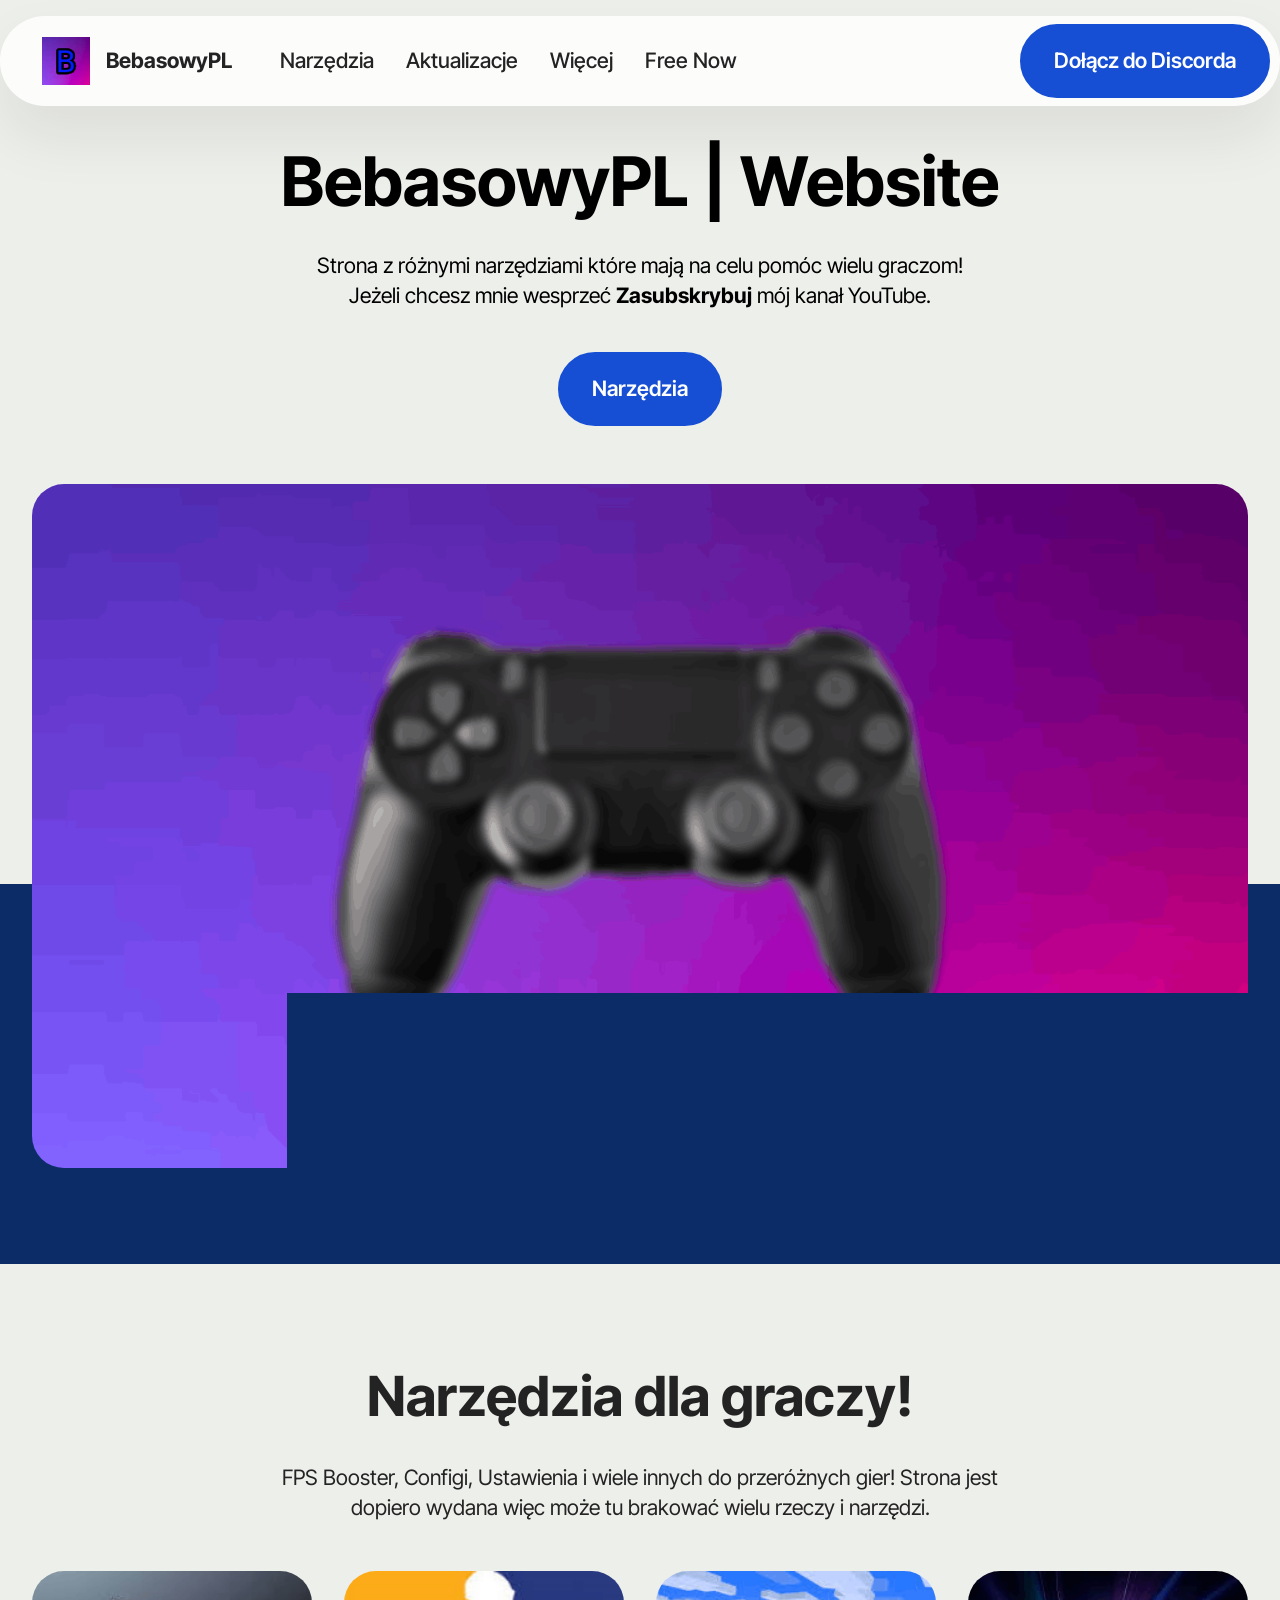
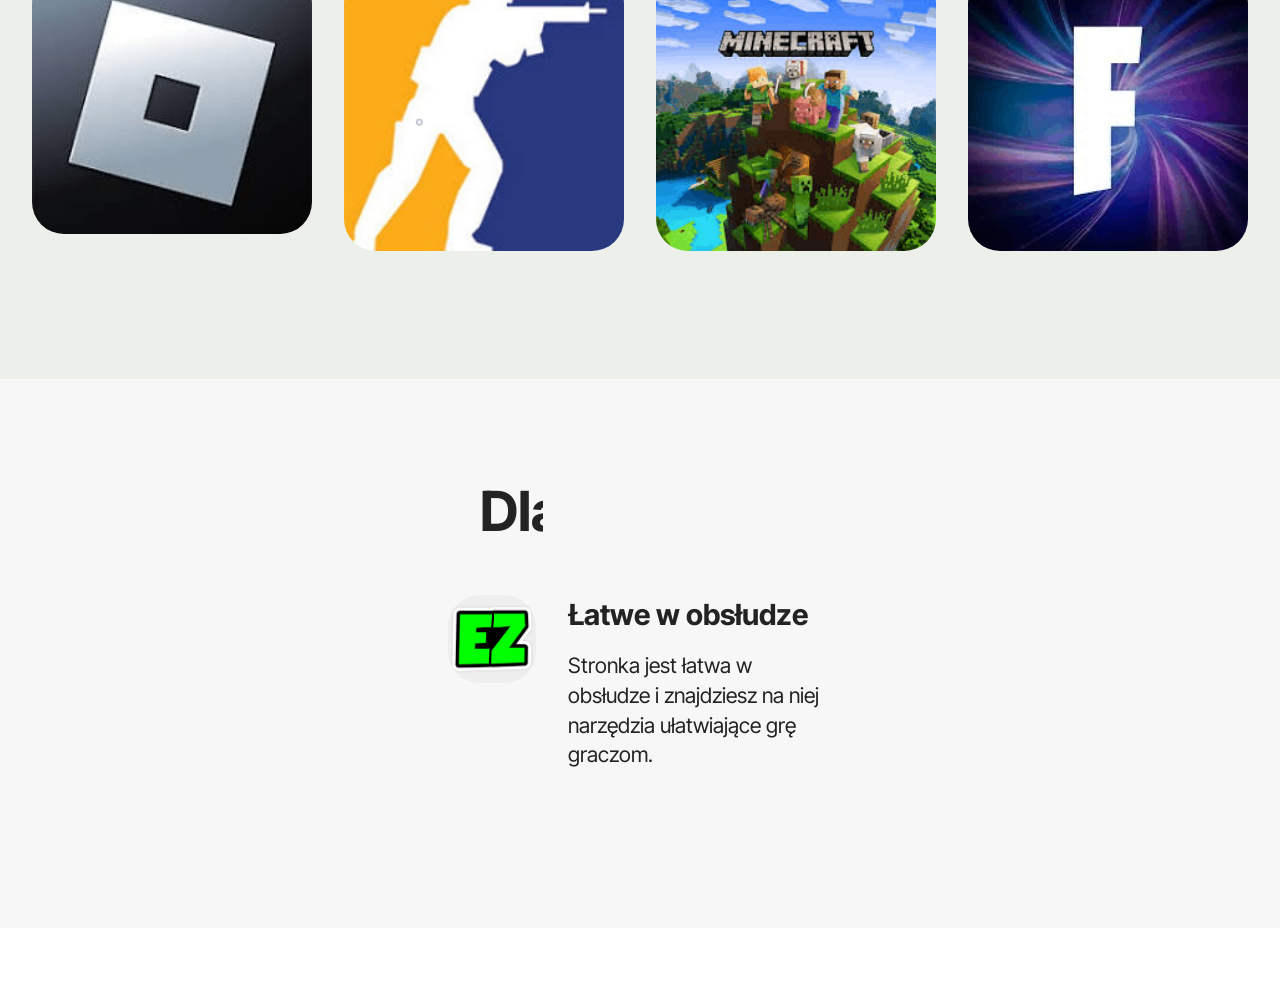
==== commit 96683c08: "Add files via upload" ====
--- a/index.html
+++ b/index.html
@@ -21,7 +21,7 @@
   <link rel="stylesheet" href="assets/gallery/style.css">
   <link rel="preload" href="https://fonts.googleapis.com/css?family=Inter+Tight:100,200,300,400,500,600,700,800,900,100i,200i,300i,400i,500i,600i,700i,800i,900i&display=swap" as="style" onload="this.onload=null;this.rel='stylesheet'">
   <noscript><link rel="stylesheet" href="https://fonts.googleapis.com/css?family=Inter+Tight:100,200,300,400,500,600,700,800,900,100i,200i,300i,400i,500i,600i,700i,800i,900i&display=swap"></noscript>
-  <link rel="preload" as="style" href="assets/mobirise/css/mbr-additional.css?v=VOfzIb"><link rel="stylesheet" href="assets/mobirise/css/mbr-additional.css?v=VOfzIb" type="text/css">
+  <link rel="preload" as="style" href="assets/mobirise/css/mbr-additional.css?v=x7fOmZ"><link rel="stylesheet" href="assets/mobirise/css/mbr-additional.css?v=x7fOmZ" type="text/css">
 
   
   
@@ -58,7 +58,7 @@
 						<a class="nav-link link text-black display-4" href="page2.html">Więcej</a>
 					</li><li class="nav-item"><a class="nav-link link text-black text-primary display-4" href="page4.html">Free Now</a></li></ul>
 				
-				<div class="navbar-buttons mbr-section-btn"><a class="btn btn-warning display-4" href="https://discord.gg/EF2hUAMHBJ">Dołącz do Discorda</a></div>
+				<div class="navbar-buttons mbr-section-btn"><a class="btn btn-warning display-4" href="https://discord.gg/kFApww2knW">Dołącz do Discorda</a></div>
 			</div>
 		</div>
 	</nav>
@@ -103,17 +103,17 @@
         </div>
         <div class="row mbr-gallery mbr-masonry" data-masonry="{&quot;percentPosition&quot;: true }">
             <div class="col-12 col-md-6 col-lg-3 item gallery-image">
-                <div class="item-wrapper" data-toggle="modal" data-bs-toggle="modal" data-target="#udl1MyBQbj-modal" data-bs-target="#udl1MyBQbj-modal">
-                    <img class="w-100" src="assets/images/roblox-player-204x192.png" alt="Mobirise Website Builder" data-slide-to="0" data-bs-slide-to="0" data-target="#lb-udl1MyBQbj" data-bs-target="#lb-udl1MyBQbj">
-                    <div class="icon-wrapper">
-                        <span class="mobi-mbri mobi-mbri-search mbr-iconfont mbr-iconfont-btn"></span>
-                    </div>
-                </div>
-                
-            </div>
-            <div class="col-12 col-md-6 col-lg-3 item gallery-image">
-                <div class="item-wrapper" data-toggle="modal" data-bs-toggle="modal" data-target="#udl1MyBQbj-modal" data-bs-target="#udl1MyBQbj-modal">
-                    <img class="w-100" src="assets/images/counter-strike-2-225x225.png" alt="Mobirise Website Builder" data-slide-to="1" data-bs-slide-to="1" data-target="#lb-udl1MyBQbj" data-bs-target="#lb-udl1MyBQbj">
+                <div class="item-wrapper" data-toggle="modal" data-bs-toggle="modal" data-target="#udl4O7TOnb-modal" data-bs-target="#udl4O7TOnb-modal">
+                    <img class="w-100" src="assets/images/roblox-player-204x192.png" alt="Mobirise Website Builder" data-slide-to="0" data-bs-slide-to="0" data-target="#lb-udl4O7TOnb" data-bs-target="#lb-udl4O7TOnb">
+                    <div class="icon-wrapper">
+                        <span class="mobi-mbri mobi-mbri-search mbr-iconfont mbr-iconfont-btn"></span>
+                    </div>
+                </div>
+                
+            </div>
+            <div class="col-12 col-md-6 col-lg-3 item gallery-image">
+                <div class="item-wrapper" data-toggle="modal" data-bs-toggle="modal" data-target="#udl4O7TOnb-modal" data-bs-target="#udl4O7TOnb-modal">
+                    <img class="w-100" src="assets/images/counter-strike-2-225x225.png" alt="Mobirise Website Builder" data-slide-to="1" data-bs-slide-to="1" data-target="#lb-udl4O7TOnb" data-bs-target="#lb-udl4O7TOnb">
                     <div class="icon-wrapper">
                         <span class="mobi-mbri mobi-mbri-search mbr-iconfont mbr-iconfont-btn"></span>
                     </div>
@@ -123,17 +123,17 @@
             
             
             <div class="col-12 col-md-6 col-lg-3 item gallery-image">
-                <div class="item-wrapper" data-toggle="modal" data-bs-toggle="modal" data-target="#udl1MyBQbj-modal" data-bs-target="#udl1MyBQbj-modal">
-                    <img class="w-100" src="assets/images/minecraft-225x225.png" alt="Mobirise Website Builder" data-slide-to="2" data-bs-slide-to="2" data-target="#lb-udl1MyBQbj" data-bs-target="#lb-udl1MyBQbj">
-                    <div class="icon-wrapper">
-                        <span class="mobi-mbri mobi-mbri-search mbr-iconfont mbr-iconfont-btn"></span>
-                    </div>
-                </div>
-                
-            </div>
-            <div class="col-12 col-md-6 col-lg-3 item gallery-image">
-                <div class="item-wrapper" data-toggle="modal" data-bs-toggle="modal" data-target="#udl1MyBQbj-modal" data-bs-target="#udl1MyBQbj-modal">
-                    <img class="w-100" src="assets/images/fortnite-225x225.png" alt="Mobirise Website Builder" data-slide-to="3" data-bs-slide-to="3" data-target="#lb-udl1MyBQbj" data-bs-target="#lb-udl1MyBQbj">
+                <div class="item-wrapper" data-toggle="modal" data-bs-toggle="modal" data-target="#udl4O7TOnb-modal" data-bs-target="#udl4O7TOnb-modal">
+                    <img class="w-100" src="assets/images/minecraft-225x225.png" alt="Mobirise Website Builder" data-slide-to="2" data-bs-slide-to="2" data-target="#lb-udl4O7TOnb" data-bs-target="#lb-udl4O7TOnb">
+                    <div class="icon-wrapper">
+                        <span class="mobi-mbri mobi-mbri-search mbr-iconfont mbr-iconfont-btn"></span>
+                    </div>
+                </div>
+                
+            </div>
+            <div class="col-12 col-md-6 col-lg-3 item gallery-image">
+                <div class="item-wrapper" data-toggle="modal" data-bs-toggle="modal" data-target="#udl4O7TOnb-modal" data-bs-target="#udl4O7TOnb-modal">
+                    <img class="w-100" src="assets/images/fortnite-225x225.png" alt="Mobirise Website Builder" data-slide-to="3" data-bs-slide-to="3" data-target="#lb-udl4O7TOnb" data-bs-target="#lb-udl4O7TOnb">
                     <div class="icon-wrapper">
                         <span class="mobi-mbri mobi-mbri-search mbr-iconfont mbr-iconfont-btn"></span>
                     </div>
@@ -143,11 +143,11 @@
             
         </div>
 
-        <div class="modal mbr-slider" tabindex="-1" role="dialog" aria-hidden="true" id="udl1MyBQbj-modal">
+        <div class="modal mbr-slider" tabindex="-1" role="dialog" aria-hidden="true" id="udl4O7TOnb-modal">
             <div class="modal-dialog" role="document">
                 <div class="modal-content">
                     <div class="modal-body">
-                        <div class="carousel slide" id="lb-udl1MyBQbj" data-interval="5000" data-bs-interval="5000">
+                        <div class="carousel slide" id="lb-udl4O7TOnb" data-interval="5000" data-bs-interval="5000">
                             <div class="carousel-inner">
                                 <div class="carousel-item active">
                                     <img class="d-block w-100" src="assets/images/roblox-player-204x192.png" alt="Mobirise Website Builder">
@@ -166,21 +166,21 @@
                                 
                             </div>
                             <ol class="carousel-indicators">
-                                <li data-slide-to="0" data-bs-slide-to="0" class="active" data-target="#lb-udl1MyBQbj" data-bs-target="#lb-udl1MyBQbj"></li>
-                                <li data-slide-to="1" data-bs-slide-to="1" data-target="#lb-udl1MyBQbj" data-bs-target="#lb-udl1MyBQbj"></li>
-                                <li data-slide-to="2" data-bs-slide-to="2" data-target="#lb-udl1MyBQbj" data-bs-target="#lb-udl1MyBQbj"></li>
-                                <li data-slide-to="3" data-bs-slide-to="3" data-target="#lb-udl1MyBQbj" data-bs-target="#lb-udl1MyBQbj"></li>
+                                <li data-slide-to="0" data-bs-slide-to="0" class="active" data-target="#lb-udl4O7TOnb" data-bs-target="#lb-udl4O7TOnb"></li>
+                                <li data-slide-to="1" data-bs-slide-to="1" data-target="#lb-udl4O7TOnb" data-bs-target="#lb-udl4O7TOnb"></li>
+                                <li data-slide-to="2" data-bs-slide-to="2" data-target="#lb-udl4O7TOnb" data-bs-target="#lb-udl4O7TOnb"></li>
+                                <li data-slide-to="3" data-bs-slide-to="3" data-target="#lb-udl4O7TOnb" data-bs-target="#lb-udl4O7TOnb"></li>
                                 
                                 
                                 
                             </ol>
                             <a role="button" href="" class="close" data-dismiss="modal" data-bs-dismiss="modal" aria-label="Close">
                             </a>
-                            <a class="carousel-control-prev carousel-control" role="button" data-slide="prev" data-bs-slide="prev" href="#lb-udl1MyBQbj">
+                            <a class="carousel-control-prev carousel-control" role="button" data-slide="prev" data-bs-slide="prev" href="#lb-udl4O7TOnb">
                                 <span class="mobi-mbri mobi-mbri-arrow-prev" aria-hidden="true"></span>
                                 <span class="sr-only visually-hidden">Previous</span>
                             </a>
-                            <a class="carousel-control-next carousel-control" role="button" data-slide="next" data-bs-slide="next" href="#lb-udl1MyBQbj">
+                            <a class="carousel-control-next carousel-control" role="button" data-slide="next" data-bs-slide="next" href="#lb-udl4O7TOnb">
                                 <span class="mobi-mbri mobi-mbri-arrow-next" aria-hidden="true"></span>
                                 <span class="sr-only visually-hidden">Next</span>
                             </a>
@@ -238,7 +238,7 @@
 			</div>
 		</div>
 	</div>
-</section><section class="display-7" style="padding: 0;align-items: center;justify-content: center;flex-wrap: wrap;    align-content: center;display: flex;position: relative;height: 4rem;"><a href="https://mobiri.se/3236584" style="flex: 1 1;height: 4rem;position: absolute;width: 100%;z-index: 1;"><img alt="" style="height: 4rem;" src="[data-uri]"></a><p style="margin: 0;text-align: center;" class="display-7">&#8204;</p><a style="z-index:1" href="https://mobirise.com/offline-website-builder.html">Offline Website Maker</a></section><script src="assets/bootstrap/js/bootstrap.bundle.min.js"></script>  <script src="assets/smoothscroll/smooth-scroll.js"></script>  <script src="assets/ytplayer/index.js"></script>  <script src="assets/dropdown/js/navbar-dropdown.js"></script>  <script src="assets/masonry/masonry.pkgd.min.js"></script>  <script src="assets/imagesloaded/imagesloaded.pkgd.min.js"></script>  <script src="assets/theme/js/script.js"></script>  <script src="assets/gallery/player.min.js"></script>  <script src="assets/gallery/script.js"></script>  
+</section><section class="display-7" style="padding: 0;align-items: center;justify-content: center;flex-wrap: wrap;    align-content: center;display: flex;position: relative;height: 4rem;"><a href="https://mobiri.se/3236584" style="flex: 1 1;height: 4rem;position: absolute;width: 100%;z-index: 1;"><img alt="" style="height: 4rem;" src="[data-uri]"></a><p style="margin: 0;text-align: center;" class="display-7">&#8204;</p><a style="z-index:1" href="https://mobirise.com/builder/no-code-website-builder.html">No Code Website Builder</a></section><script src="assets/bootstrap/js/bootstrap.bundle.min.js"></script>  <script src="assets/smoothscroll/smooth-scroll.js"></script>  <script src="assets/ytplayer/index.js"></script>  <script src="assets/dropdown/js/navbar-dropdown.js"></script>  <script src="assets/masonry/masonry.pkgd.min.js"></script>  <script src="assets/imagesloaded/imagesloaded.pkgd.min.js"></script>  <script src="assets/theme/js/script.js"></script>  <script src="assets/gallery/player.min.js"></script>  <script src="assets/gallery/script.js"></script>  
   
   
   <input name="animation" type="hidden">
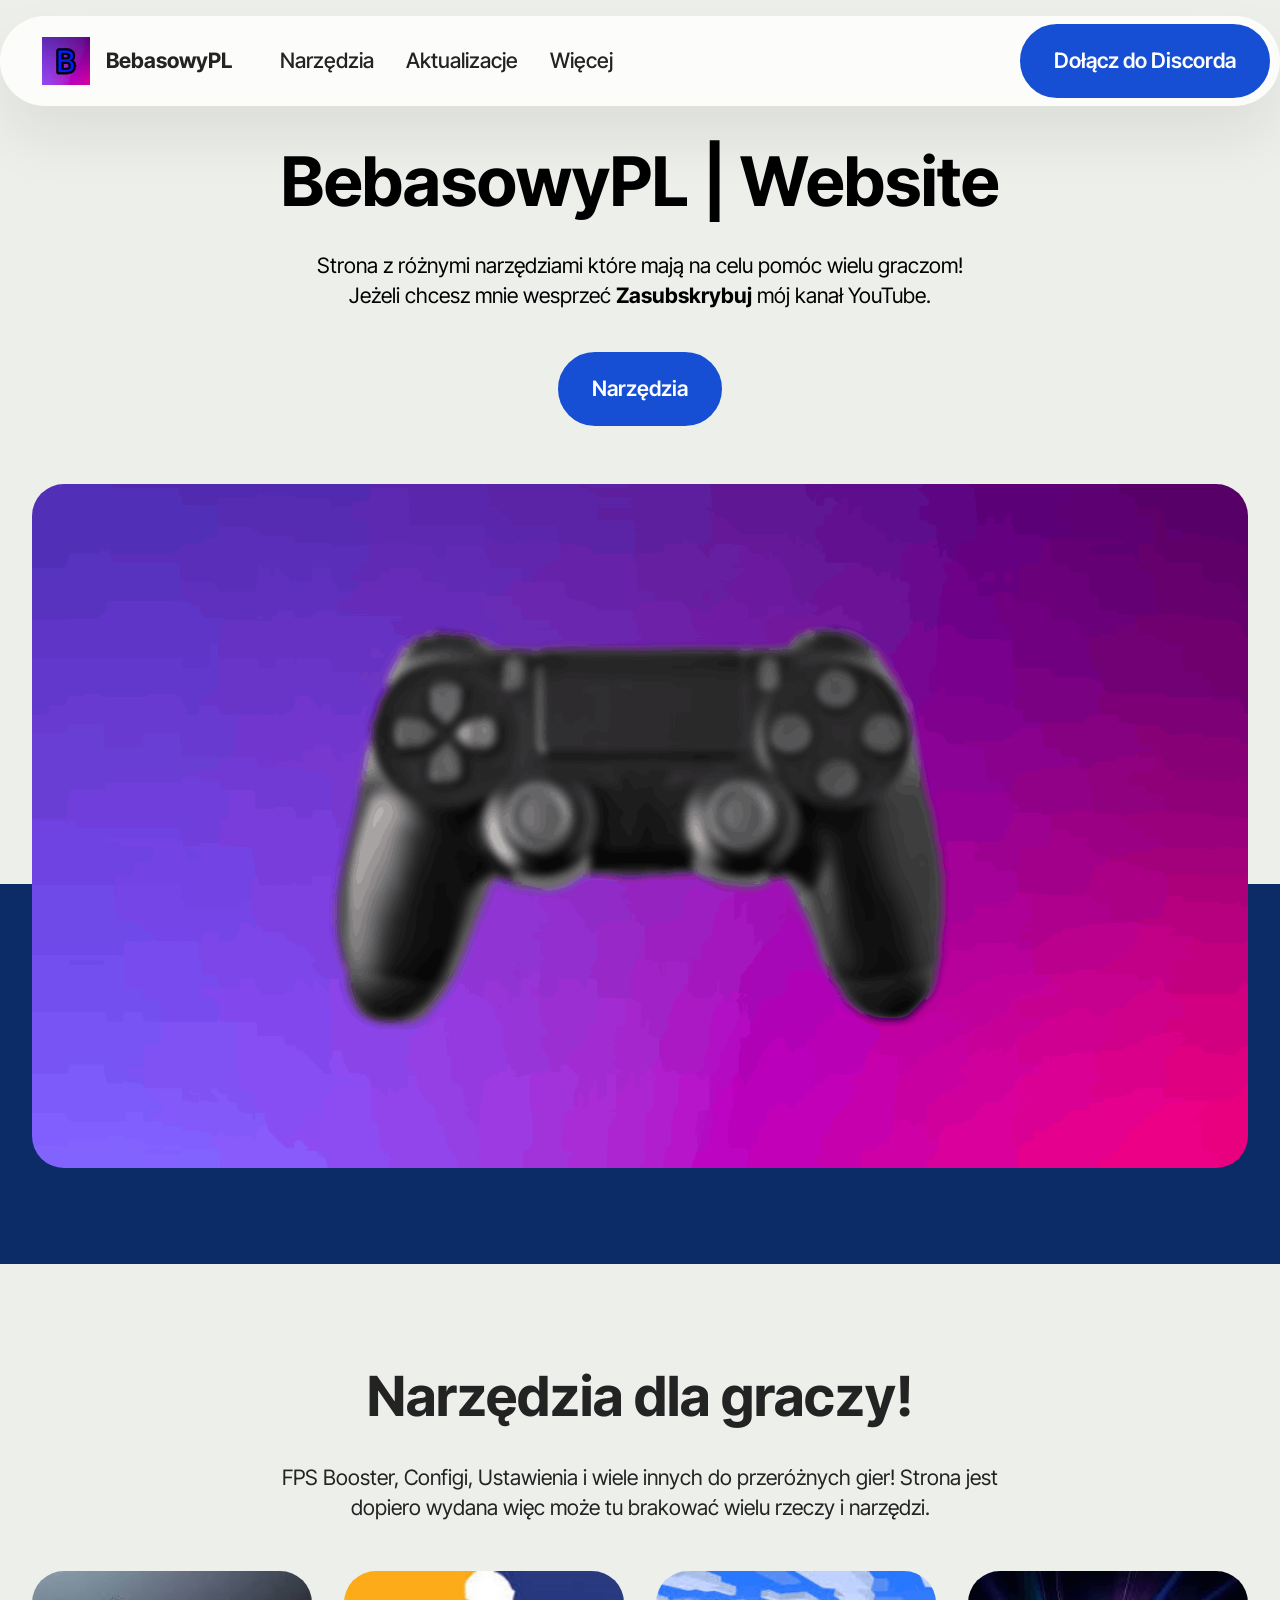
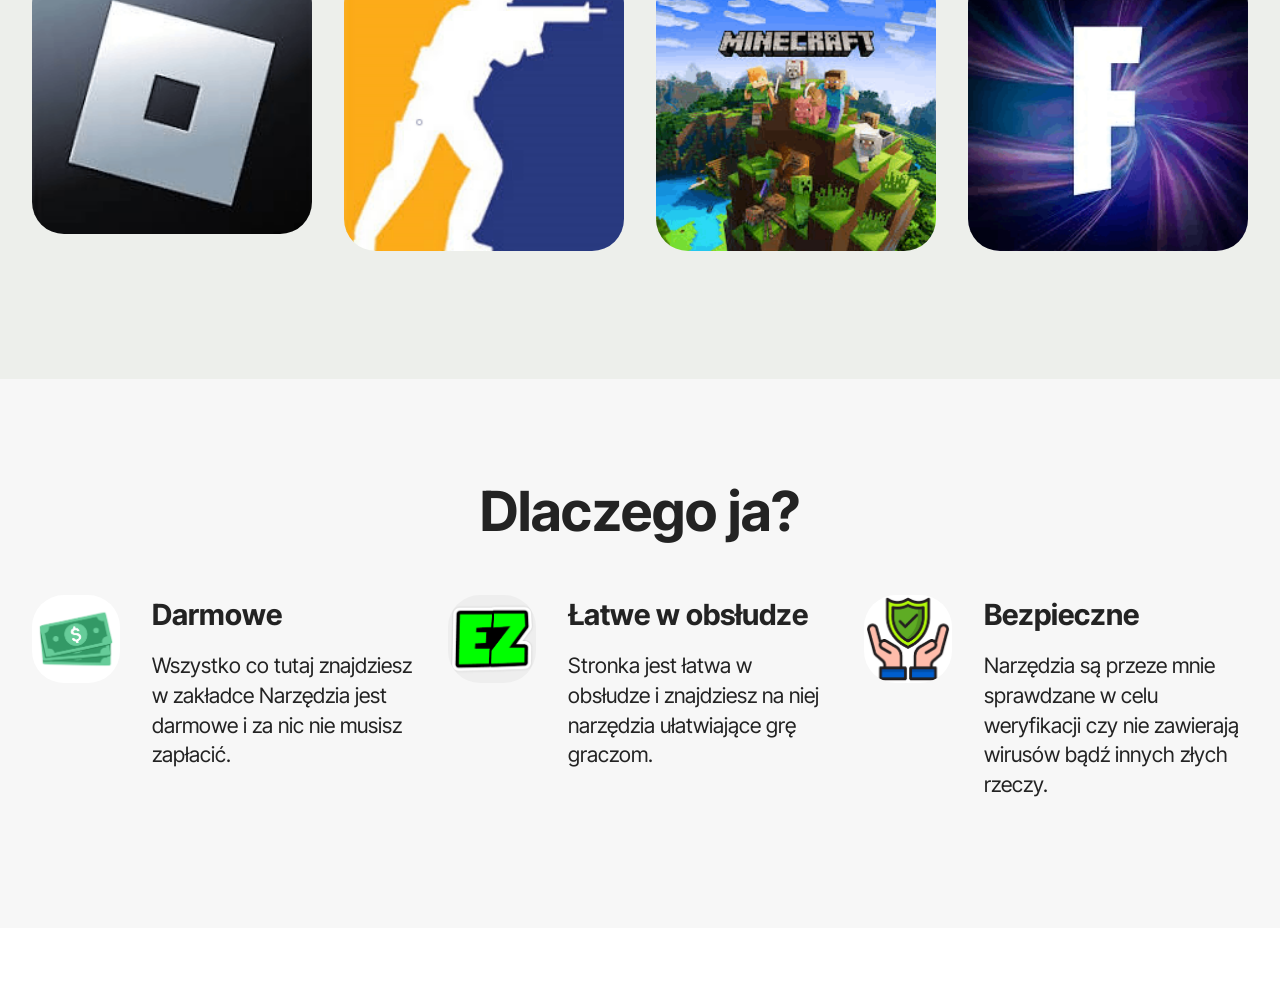
==== commit f0a4d4d9: "Add files via upload" ====
--- a/index.html
+++ b/index.html
@@ -21,7 +21,7 @@
   <link rel="stylesheet" href="assets/gallery/style.css">
   <link rel="preload" href="https://fonts.googleapis.com/css?family=Inter+Tight:100,200,300,400,500,600,700,800,900,100i,200i,300i,400i,500i,600i,700i,800i,900i&display=swap" as="style" onload="this.onload=null;this.rel='stylesheet'">
   <noscript><link rel="stylesheet" href="https://fonts.googleapis.com/css?family=Inter+Tight:100,200,300,400,500,600,700,800,900,100i,200i,300i,400i,500i,600i,700i,800i,900i&display=swap"></noscript>
-  <link rel="preload" as="style" href="assets/mobirise/css/mbr-additional.css?v=x7fOmZ"><link rel="stylesheet" href="assets/mobirise/css/mbr-additional.css?v=x7fOmZ" type="text/css">
+  <link rel="preload" as="style" href="assets/mobirise/css/mbr-additional.css?v=dqpbEn"><link rel="stylesheet" href="assets/mobirise/css/mbr-additional.css?v=dqpbEn" type="text/css">
 
   
   
@@ -56,7 +56,7 @@
 					</li>
 					<li class="nav-item"><a class="nav-link link text-black display-4" href="page3.html">Aktualizacje</a></li><li class="nav-item">
 						<a class="nav-link link text-black display-4" href="page2.html">Więcej</a>
-					</li><li class="nav-item"><a class="nav-link link text-black text-primary display-4" href="page4.html">Free Now</a></li></ul>
+					</li></ul>
 				
 				<div class="navbar-buttons mbr-section-btn"><a class="btn btn-warning display-4" href="https://discord.gg/kFApww2knW">Dołącz do Discorda</a></div>
 			</div>
@@ -103,17 +103,17 @@
         </div>
         <div class="row mbr-gallery mbr-masonry" data-masonry="{&quot;percentPosition&quot;: true }">
             <div class="col-12 col-md-6 col-lg-3 item gallery-image">
-                <div class="item-wrapper" data-toggle="modal" data-bs-toggle="modal" data-target="#udl4O7TOnb-modal" data-bs-target="#udl4O7TOnb-modal">
-                    <img class="w-100" src="assets/images/roblox-player-204x192.png" alt="Mobirise Website Builder" data-slide-to="0" data-bs-slide-to="0" data-target="#lb-udl4O7TOnb" data-bs-target="#lb-udl4O7TOnb">
-                    <div class="icon-wrapper">
-                        <span class="mobi-mbri mobi-mbri-search mbr-iconfont mbr-iconfont-btn"></span>
-                    </div>
-                </div>
-                
-            </div>
-            <div class="col-12 col-md-6 col-lg-3 item gallery-image">
-                <div class="item-wrapper" data-toggle="modal" data-bs-toggle="modal" data-target="#udl4O7TOnb-modal" data-bs-target="#udl4O7TOnb-modal">
-                    <img class="w-100" src="assets/images/counter-strike-2-225x225.png" alt="Mobirise Website Builder" data-slide-to="1" data-bs-slide-to="1" data-target="#lb-udl4O7TOnb" data-bs-target="#lb-udl4O7TOnb">
+                <div class="item-wrapper" data-toggle="modal" data-bs-toggle="modal" data-target="#udql8Fq6nI-modal" data-bs-target="#udql8Fq6nI-modal">
+                    <img class="w-100" src="assets/images/roblox-player-204x192.png" alt="Mobirise Website Builder" data-slide-to="0" data-bs-slide-to="0" data-target="#lb-udql8Fq6nI" data-bs-target="#lb-udql8Fq6nI">
+                    <div class="icon-wrapper">
+                        <span class="mobi-mbri mobi-mbri-search mbr-iconfont mbr-iconfont-btn"></span>
+                    </div>
+                </div>
+                
+            </div>
+            <div class="col-12 col-md-6 col-lg-3 item gallery-image">
+                <div class="item-wrapper" data-toggle="modal" data-bs-toggle="modal" data-target="#udql8Fq6nI-modal" data-bs-target="#udql8Fq6nI-modal">
+                    <img class="w-100" src="assets/images/counter-strike-2-225x225.png" alt="Mobirise Website Builder" data-slide-to="1" data-bs-slide-to="1" data-target="#lb-udql8Fq6nI" data-bs-target="#lb-udql8Fq6nI">
                     <div class="icon-wrapper">
                         <span class="mobi-mbri mobi-mbri-search mbr-iconfont mbr-iconfont-btn"></span>
                     </div>
@@ -123,17 +123,17 @@
             
             
             <div class="col-12 col-md-6 col-lg-3 item gallery-image">
-                <div class="item-wrapper" data-toggle="modal" data-bs-toggle="modal" data-target="#udl4O7TOnb-modal" data-bs-target="#udl4O7TOnb-modal">
-                    <img class="w-100" src="assets/images/minecraft-225x225.png" alt="Mobirise Website Builder" data-slide-to="2" data-bs-slide-to="2" data-target="#lb-udl4O7TOnb" data-bs-target="#lb-udl4O7TOnb">
-                    <div class="icon-wrapper">
-                        <span class="mobi-mbri mobi-mbri-search mbr-iconfont mbr-iconfont-btn"></span>
-                    </div>
-                </div>
-                
-            </div>
-            <div class="col-12 col-md-6 col-lg-3 item gallery-image">
-                <div class="item-wrapper" data-toggle="modal" data-bs-toggle="modal" data-target="#udl4O7TOnb-modal" data-bs-target="#udl4O7TOnb-modal">
-                    <img class="w-100" src="assets/images/fortnite-225x225.png" alt="Mobirise Website Builder" data-slide-to="3" data-bs-slide-to="3" data-target="#lb-udl4O7TOnb" data-bs-target="#lb-udl4O7TOnb">
+                <div class="item-wrapper" data-toggle="modal" data-bs-toggle="modal" data-target="#udql8Fq6nI-modal" data-bs-target="#udql8Fq6nI-modal">
+                    <img class="w-100" src="assets/images/minecraft-225x225.png" alt="Mobirise Website Builder" data-slide-to="2" data-bs-slide-to="2" data-target="#lb-udql8Fq6nI" data-bs-target="#lb-udql8Fq6nI">
+                    <div class="icon-wrapper">
+                        <span class="mobi-mbri mobi-mbri-search mbr-iconfont mbr-iconfont-btn"></span>
+                    </div>
+                </div>
+                
+            </div>
+            <div class="col-12 col-md-6 col-lg-3 item gallery-image">
+                <div class="item-wrapper" data-toggle="modal" data-bs-toggle="modal" data-target="#udql8Fq6nI-modal" data-bs-target="#udql8Fq6nI-modal">
+                    <img class="w-100" src="assets/images/fortnite-225x225.png" alt="Mobirise Website Builder" data-slide-to="3" data-bs-slide-to="3" data-target="#lb-udql8Fq6nI" data-bs-target="#lb-udql8Fq6nI">
                     <div class="icon-wrapper">
                         <span class="mobi-mbri mobi-mbri-search mbr-iconfont mbr-iconfont-btn"></span>
                     </div>
@@ -143,11 +143,11 @@
             
         </div>
 
-        <div class="modal mbr-slider" tabindex="-1" role="dialog" aria-hidden="true" id="udl4O7TOnb-modal">
+        <div class="modal mbr-slider" tabindex="-1" role="dialog" aria-hidden="true" id="udql8Fq6nI-modal">
             <div class="modal-dialog" role="document">
                 <div class="modal-content">
                     <div class="modal-body">
-                        <div class="carousel slide" id="lb-udl4O7TOnb" data-interval="5000" data-bs-interval="5000">
+                        <div class="carousel slide" id="lb-udql8Fq6nI" data-interval="5000" data-bs-interval="5000">
                             <div class="carousel-inner">
                                 <div class="carousel-item active">
                                     <img class="d-block w-100" src="assets/images/roblox-player-204x192.png" alt="Mobirise Website Builder">
@@ -166,21 +166,21 @@
                                 
                             </div>
                             <ol class="carousel-indicators">
-                                <li data-slide-to="0" data-bs-slide-to="0" class="active" data-target="#lb-udl4O7TOnb" data-bs-target="#lb-udl4O7TOnb"></li>
-                                <li data-slide-to="1" data-bs-slide-to="1" data-target="#lb-udl4O7TOnb" data-bs-target="#lb-udl4O7TOnb"></li>
-                                <li data-slide-to="2" data-bs-slide-to="2" data-target="#lb-udl4O7TOnb" data-bs-target="#lb-udl4O7TOnb"></li>
-                                <li data-slide-to="3" data-bs-slide-to="3" data-target="#lb-udl4O7TOnb" data-bs-target="#lb-udl4O7TOnb"></li>
+                                <li data-slide-to="0" data-bs-slide-to="0" class="active" data-target="#lb-udql8Fq6nI" data-bs-target="#lb-udql8Fq6nI"></li>
+                                <li data-slide-to="1" data-bs-slide-to="1" data-target="#lb-udql8Fq6nI" data-bs-target="#lb-udql8Fq6nI"></li>
+                                <li data-slide-to="2" data-bs-slide-to="2" data-target="#lb-udql8Fq6nI" data-bs-target="#lb-udql8Fq6nI"></li>
+                                <li data-slide-to="3" data-bs-slide-to="3" data-target="#lb-udql8Fq6nI" data-bs-target="#lb-udql8Fq6nI"></li>
                                 
                                 
                                 
                             </ol>
                             <a role="button" href="" class="close" data-dismiss="modal" data-bs-dismiss="modal" aria-label="Close">
                             </a>
-                            <a class="carousel-control-prev carousel-control" role="button" data-slide="prev" data-bs-slide="prev" href="#lb-udl4O7TOnb">
+                            <a class="carousel-control-prev carousel-control" role="button" data-slide="prev" data-bs-slide="prev" href="#lb-udql8Fq6nI">
                                 <span class="mobi-mbri mobi-mbri-arrow-prev" aria-hidden="true"></span>
                                 <span class="sr-only visually-hidden">Previous</span>
                             </a>
-                            <a class="carousel-control-next carousel-control" role="button" data-slide="next" data-bs-slide="next" href="#lb-udl4O7TOnb">
+                            <a class="carousel-control-next carousel-control" role="button" data-slide="next" data-bs-slide="next" href="#lb-udql8Fq6nI">
                                 <span class="mobi-mbri mobi-mbri-arrow-next" aria-hidden="true"></span>
                                 <span class="sr-only visually-hidden">Next</span>
                             </a>
@@ -238,7 +238,7 @@
 			</div>
 		</div>
 	</div>
-</section><section class="display-7" style="padding: 0;align-items: center;justify-content: center;flex-wrap: wrap;    align-content: center;display: flex;position: relative;height: 4rem;"><a href="https://mobiri.se/3236584" style="flex: 1 1;height: 4rem;position: absolute;width: 100%;z-index: 1;"><img alt="" style="height: 4rem;" src="[data-uri]"></a><p style="margin: 0;text-align: center;" class="display-7">&#8204;</p><a style="z-index:1" href="https://mobirise.com/builder/no-code-website-builder.html">No Code Website Builder</a></section><script src="assets/bootstrap/js/bootstrap.bundle.min.js"></script>  <script src="assets/smoothscroll/smooth-scroll.js"></script>  <script src="assets/ytplayer/index.js"></script>  <script src="assets/dropdown/js/navbar-dropdown.js"></script>  <script src="assets/masonry/masonry.pkgd.min.js"></script>  <script src="assets/imagesloaded/imagesloaded.pkgd.min.js"></script>  <script src="assets/theme/js/script.js"></script>  <script src="assets/gallery/player.min.js"></script>  <script src="assets/gallery/script.js"></script>  
+</section><section class="display-7" style="padding: 0;align-items: center;justify-content: center;flex-wrap: wrap;    align-content: center;display: flex;position: relative;height: 4rem;"><a href="https://mobiri.se/3236584" style="flex: 1 1;height: 4rem;position: absolute;width: 100%;z-index: 1;"><img alt="" style="height: 4rem;" src="[data-uri]"></a><p style="margin: 0;text-align: center;" class="display-7">&#8204;</p><a style="z-index:1" href="https://mobirise.com/builder/ai-website-creator.html">Free AI Website Creator</a></section><script src="assets/bootstrap/js/bootstrap.bundle.min.js"></script>  <script src="assets/smoothscroll/smooth-scroll.js"></script>  <script src="assets/ytplayer/index.js"></script>  <script src="assets/dropdown/js/navbar-dropdown.js"></script>  <script src="assets/masonry/masonry.pkgd.min.js"></script>  <script src="assets/imagesloaded/imagesloaded.pkgd.min.js"></script>  <script src="assets/theme/js/script.js"></script>  <script src="assets/gallery/player.min.js"></script>  <script src="assets/gallery/script.js"></script>  
   
   
   <input name="animation" type="hidden">
--- a/assets/mobirise/css/mbr-additional.css
+++ b/assets/mobirise/css/mbr-additional.css
@@ -3637,774 +3637,3 @@
   text-align: center;
   color: #2990c1;
 }
-.cid-ud2zTefbVC {
-  z-index: 1000;
-  width: 100%;
-  position: relative;
-}
-.cid-ud2zTefbVC .dropdown-item:before {
-  font-family: Moririse2 !important;
-  content: "\e966";
-  display: inline-block;
-  width: 0;
-  position: absolute;
-  left: 1rem;
-  top: 0.5rem;
-  margin-right: 0.5rem;
-  line-height: 1;
-  font-size: inherit;
-  vertical-align: middle;
-  text-align: center;
-  overflow: hidden;
-  transform: scale(0, 1);
-  transition: all 0.25s ease-in-out;
-}
-@media (max-width: 767px) {
-  .cid-ud2zTefbVC .navbar-toggler {
-    transform: scale(0.8);
-  }
-}
-.cid-ud2zTefbVC .navbar-brand {
-  flex-shrink: 0;
-  align-items: center;
-  margin-right: 0;
-  padding: 10px 0;
-  transition: all 0.3s;
-  word-break: break-word;
-  z-index: 1;
-}
-.cid-ud2zTefbVC .navbar-brand img {
-  max-width: 100%;
-  max-height: 100%;
-  border-radius: 0px !important;
-}
-.cid-ud2zTefbVC .navbar-brand .navbar-caption {
-  line-height: inherit !important;
-}
-.cid-ud2zTefbVC .navbar-brand .navbar-logo a {
-  outline: none;
-}
-.cid-ud2zTefbVC .navbar-nav {
-  margin: auto;
-  margin-left: 0;
-}
-.cid-ud2zTefbVC .navbar-nav .nav-item {
-  padding: 0 !important;
-  transition: .3s all !important;
-}
-.cid-ud2zTefbVC .navbar-nav .nav-item .nav-link {
-  padding: 16px !important;
-  margin: 0 !important;
-  border-radius: 1rem !important;
-  transition: .3s all !important;
-}
-.cid-ud2zTefbVC .navbar-nav .nav-item .nav-link:hover {
-  background-color: rgba(27, 31, 10, 0.06);
-}
-.cid-ud2zTefbVC .navbar-nav .open .nav-link::after {
-  transform: rotate(180deg);
-}
-@media (min-width: 992px) {
-  .cid-ud2zTefbVC .navbar-nav .open .nav-link::before {
-    content: "";
-    width: 100%;
-    height: 20px;
-    top: 100%;
-    background: transparent;
-    position: absolute;
-  }
-}
-.cid-ud2zTefbVC .navbar-nav .dropdown-item {
-  padding: 12px !important;
-  border-radius: 0.5rem !important;
-  margin: 0 8px !important;
-  transition: .3s all !important;
-}
-.cid-ud2zTefbVC .navbar-nav .dropdown-item:hover {
-  background-color: rgba(27, 31, 10, 0.06);
-}
-@media (min-width: 992px) {
-  .cid-ud2zTefbVC .navbar-nav {
-    padding-left: 1.5rem;
-  }
-}
-.cid-ud2zTefbVC .nav-link {
-  width: fit-content;
-  position: relative;
-}
-.cid-ud2zTefbVC .navbar-logo {
-  padding-left: 2rem;
-  margin: 0 !important;
-}
-@media (max-width: 767px) {
-  .cid-ud2zTefbVC .navbar-logo {
-    padding-left: 1rem;
-  }
-}
-.cid-ud2zTefbVC .navbar-caption {
-  padding-left: 1rem;
-  padding-right: .5rem;
-}
-@media (max-width: 767px) {
-  .cid-ud2zTefbVC .nav-dropdown {
-    padding-bottom: 0.5rem;
-  }
-}
-.cid-ud2zTefbVC .nav-dropdown .link.dropdown-toggle::after {
-  margin-left: 0.5rem;
-  margin-top: 0.2rem;
-  transition: .3s all;
-}
-.cid-ud2zTefbVC .container {
-  display: flex;
-  height: 90px;
-  padding: 0.5rem 0.6rem;
-  flex-wrap: nowrap;
-  background: rgba(255, 255, 255, 0.8) !important;
-  left: 0;
-  right: 0;
-  -webkit-box-pack: justify;
-  -ms-flex-pack: justify;
-  justify-content: flex-end;
-  -webkit-box-align: center;
-  -webkit-align-items: center;
-  -ms-flex-align: center;
-  align-items: center;
-  border-radius: 100vw;
-  margin-top: 1rem;
-  background-color: #ffffff;
-  box-shadow: 0 30px 60px 0 rgba(27, 31, 10, 0.08);
-}
-@media (max-width: 992px) {
-  .cid-ud2zTefbVC .container {
-    padding-right: 2rem;
-  }
-}
-@media (max-width: 767px) {
-  .cid-ud2zTefbVC .container {
-    width: 95%;
-    height: 56px !important;
-    padding-right: 1rem;
-    margin-top: 0rem;
-  }
-}
-.cid-ud2zTefbVC .iconfont-wrapper {
-  color: #000000 !important;
-  font-size: 1.5rem;
-  padding-right: 0.5rem;
-}
-.cid-ud2zTefbVC .dropdown-menu {
-  flex-wrap: wrap;
-  flex-direction: column;
-  max-width: 100%;
-  padding: 12px 4px !important;
-  border-radius: 1.5rem;
-  transition: .3s all !important;
-  min-width: auto;
-  background: #ffffff;
-  background: rgba(255, 255, 255, 0.8) !important;
-}
-.cid-ud2zTefbVC .nav-item:focus,
-.cid-ud2zTefbVC .nav-link:focus {
-  outline: none;
-}
-.cid-ud2zTefbVC .dropdown .dropdown-menu .dropdown-item {
-  width: auto;
-  transition: all 0.25s ease-in-out;
-}
-.cid-ud2zTefbVC .dropdown .dropdown-menu .dropdown-item::after {
-  right: 0.5rem;
-}
-.cid-ud2zTefbVC .dropdown .dropdown-menu .dropdown-item .mbr-iconfont {
-  margin-right: 0.5rem;
-  vertical-align: sub;
-}
-.cid-ud2zTefbVC .dropdown .dropdown-menu .dropdown-item .mbr-iconfont:before {
-  display: inline-block;
-  transform: scale(1, 1);
-  transition: all 0.25s ease-in-out;
-}
-.cid-ud2zTefbVC .collapsed .dropdown-menu .dropdown-item:before {
-  display: none;
-}
-.cid-ud2zTefbVC .collapsed .dropdown .dropdown-menu .dropdown-item {
-  padding: 0.235em 1.5em 0.235em 1.5em !important;
-  transition: none;
-  margin: 0 !important;
-}
-.cid-ud2zTefbVC .navbar {
-  min-height: 90px;
-  transition: all 0.3s;
-  border-bottom: 1px solid transparent;
-  background: transparent !important;
-  padding: 0 !important;
-  border: none !important;
-  box-shadow: none !important;
-  border-radius: 0 !important;
-}
-.cid-ud2zTefbVC .navbar.opened {
-  transition: all 0.3s;
-}
-.cid-ud2zTefbVC .navbar .dropdown-item {
-  padding: 0.5rem 1.8rem;
-}
-.cid-ud2zTefbVC .navbar .navbar-logo img {
-  width: auto;
-}
-.cid-ud2zTefbVC .navbar .navbar-collapse {
-  z-index: 1;
-  justify-content: flex-end;
-}
-.cid-ud2zTefbVC .navbar.collapsed {
-  justify-content: center;
-}
-.cid-ud2zTefbVC .navbar.collapsed .nav-item .nav-link::before {
-  display: none;
-}
-.cid-ud2zTefbVC .navbar.collapsed.opened .dropdown-menu {
-  top: 0;
-}
-@media (min-width: 992px) {
-  .cid-ud2zTefbVC .navbar.collapsed.opened:not(.navbar-short) .navbar-collapse {
-    max-height: calc(98.5vh - 3rem);
-  }
-}
-.cid-ud2zTefbVC .navbar.collapsed .dropdown-menu .dropdown-submenu {
-  left: 0 !important;
-}
-.cid-ud2zTefbVC .navbar.collapsed .dropdown-menu .dropdown-item:after {
-  right: auto;
-}
-.cid-ud2zTefbVC .navbar.collapsed .dropdown-menu .dropdown-toggle[data-toggle="dropdown-submenu"]:after {
-  margin-left: 0.5rem;
-  margin-top: 0.2rem;
-  border-top: 0.35em solid;
-  border-right: 0.35em solid transparent;
-  border-left: 0.35em solid transparent;
-  border-bottom: 0;
-  top: 41%;
-}
-.cid-ud2zTefbVC .navbar.collapsed ul.navbar-nav li {
-  margin: auto;
-}
-.cid-ud2zTefbVC .navbar.collapsed .dropdown-menu .dropdown-item {
-  padding: 0.25rem 1.5rem;
-  text-align: center;
-}
-.cid-ud2zTefbVC .navbar.collapsed .icons-menu {
-  padding-left: 0;
-  padding-right: 0;
-  padding-top: 0.5rem;
-  padding-bottom: 0.5rem;
-}
-@media (max-width: 767px) {
-  .cid-ud2zTefbVC .navbar {
-    min-height: 72px;
-  }
-  .cid-ud2zTefbVC .navbar .navbar-logo img {
-    height: 2rem !important;
-  }
-}
-@media (max-width: 991px) {
-  .cid-ud2zTefbVC .navbar .nav-item .nav-link::before {
-    display: none;
-  }
-  .cid-ud2zTefbVC .navbar.opened .dropdown-menu {
-    top: 0;
-  }
-  .cid-ud2zTefbVC .navbar .dropdown-menu .dropdown-submenu {
-    left: 0 !important;
-  }
-  .cid-ud2zTefbVC .navbar .dropdown-menu .dropdown-item:after {
-    right: auto;
-  }
-  .cid-ud2zTefbVC .navbar .dropdown-menu .dropdown-toggle[data-toggle="dropdown-submenu"]:after {
-    margin-left: 0.5rem;
-    margin-top: 0.2rem;
-    border-top: 0.35em solid;
-    border-right: 0.35em solid transparent;
-    border-left: 0.35em solid transparent;
-    border-bottom: 0;
-    top: 40%;
-  }
-  .cid-ud2zTefbVC .navbar .dropdown-menu .dropdown-item {
-    padding: 0.25rem 1.5rem !important;
-    text-align: center;
-  }
-  .cid-ud2zTefbVC .navbar .navbar-brand {
-    flex-shrink: initial;
-    flex-basis: auto;
-    word-break: break-word;
-    padding-right: 10px;
-  }
-  .cid-ud2zTefbVC .navbar .navbar-toggler {
-    flex-basis: auto;
-  }
-  .cid-ud2zTefbVC .navbar .icons-menu {
-    padding-left: 0;
-    padding-top: 0.5rem;
-    padding-bottom: 0.5rem;
-  }
-}
-.cid-ud2zTefbVC .navbar.navbar-short .navbar-logo img {
-  height: 2rem;
-}
-.cid-ud2zTefbVC .dropdown-item.active,
-.cid-ud2zTefbVC .dropdown-item:active {
-  background-color: transparent;
-}
-.cid-ud2zTefbVC .navbar-expand-lg .navbar-nav .nav-link {
-  padding: 0;
-}
-.cid-ud2zTefbVC .nav-dropdown .link.dropdown-toggle {
-  margin-right: 1.667em;
-}
-.cid-ud2zTefbVC .nav-dropdown .link.dropdown-toggle[aria-expanded="true"] {
-  margin-right: 0;
-  padding: 0.667em 1.667em;
-}
-.cid-ud2zTefbVC .navbar.navbar-expand-lg .dropdown .dropdown-menu {
-  background: #ffffff;
-}
-.cid-ud2zTefbVC .navbar.navbar-expand-lg .dropdown .dropdown-menu .dropdown-submenu {
-  margin: 0;
-  left: 105%;
-  transform: none;
-  top: -12px;
-}
-.cid-ud2zTefbVC .navbar .dropdown.open > .dropdown-menu {
-  display: flex;
-}
-.cid-ud2zTefbVC ul.navbar-nav {
-  flex-wrap: wrap;
-}
-.cid-ud2zTefbVC .navbar-buttons {
-  text-align: center;
-  min-width: 140px;
-}
-@media (max-width: 992px) {
-  .cid-ud2zTefbVC .navbar-buttons {
-    text-align: left;
-  }
-}
-.cid-ud2zTefbVC button.navbar-toggler {
-  outline: none;
-  width: 31px;
-  height: 20px;
-  cursor: pointer;
-  transition: all 0.2s;
-  position: relative;
-  align-self: center;
-}
-.cid-ud2zTefbVC button.navbar-toggler .hamburger span {
-  position: absolute;
-  right: 0;
-  width: 30px;
-  height: 2px;
-  border-right: 5px;
-  background-color: #000000;
-}
-.cid-ud2zTefbVC button.navbar-toggler .hamburger span:nth-child(1) {
-  top: 0;
-  transition: all 0.2s;
-}
-.cid-ud2zTefbVC button.navbar-toggler .hamburger span:nth-child(2) {
-  top: 8px;
-  transition: all 0.15s;
-}
-.cid-ud2zTefbVC button.navbar-toggler .hamburger span:nth-child(3) {
-  top: 8px;
-  transition: all 0.15s;
-}
-.cid-ud2zTefbVC button.navbar-toggler .hamburger span:nth-child(4) {
-  top: 16px;
-  transition: all 0.2s;
-}
-.cid-ud2zTefbVC nav.opened .hamburger span:nth-child(1) {
-  top: 8px;
-  width: 0;
-  opacity: 0;
-  right: 50%;
-  transition: all 0.2s;
-}
-.cid-ud2zTefbVC nav.opened .hamburger span:nth-child(2) {
-  transform: rotate(45deg);
-  transition: all 0.25s;
-}
-.cid-ud2zTefbVC nav.opened .hamburger span:nth-child(3) {
-  transform: rotate(-45deg);
-  transition: all 0.25s;
-}
-.cid-ud2zTefbVC nav.opened .hamburger span:nth-child(4) {
-  top: 8px;
-  width: 0;
-  opacity: 0;
-  right: 50%;
-  transition: all 0.2s;
-}
-.cid-ud2zTefbVC .navbar-dropdown {
-  padding: 0 1rem;
-}
-.cid-ud2zTefbVC a.nav-link {
-  display: flex;
-  align-items: center;
-  justify-content: center;
-}
-.cid-ud2zTefbVC .icons-menu {
-  flex-wrap: nowrap;
-  display: flex;
-  justify-content: center;
-  padding-left: 1rem;
-  padding-right: 1rem;
-  padding-top: 0.3rem;
-  text-align: center;
-}
-@media (max-width: 992px) {
-  .cid-ud2zTefbVC .icons-menu {
-    justify-content: flex-start;
-    margin-bottom: .5rem;
-  }
-}
-@media screen and (-ms-high-contrast: active), (-ms-high-contrast: none) {
-  .cid-ud2zTefbVC .navbar {
-    height: 70px;
-  }
-  .cid-ud2zTefbVC .navbar.opened {
-    height: auto;
-  }
-  .cid-ud2zTefbVC .nav-item .nav-link:hover::before {
-    width: 175%;
-    max-width: calc(100% + 2rem);
-    left: -1rem;
-  }
-}
-.cid-ud2zTefbVC .navbar .dropdown > .dropdown-menu {
-  display: none;
-  width: max-content;
-  max-width: 500px !important;
-  transform: translateX(-50%);
-  top: calc(100% + 20px);
-  left: 50%;
-}
-.cid-ud2zTefbVC .navbar .dropdown > .dropdown-menu .dropdown-item {
-  line-height: 1 !important;
-}
-.cid-ud2zTefbVC .navbar .dropdown > .dropdown-menu .dropdown .dropdown-item {
-  align-items: center;
-  display: flex;
-  height: max-content !important;
-  min-height: max-content !important;
-}
-.cid-ud2zTefbVC .navbar .dropdown > .dropdown-menu .dropdown .dropdown-item::after {
-  display: inline-block;
-  position: static;
-  margin-left: 0.5rem;
-  margin-top: 0;
-  margin-right: 0;
-  margin-bottom: 0;
-  transition: .3s all;
-  transform: rotate(-90deg);
-}
-.cid-ud2zTefbVC .navbar .dropdown > .dropdown-menu .dropdown.open .dropdown-item::after {
-  transform: rotate(0deg);
-}
-.cid-ud2zTefbVC .mbr-section-btn {
-  margin: -0.6rem -0.6rem;
-}
-.cid-ud2zTefbVC .navbar-toggler {
-  margin-left: 12px;
-  margin-right: 8px;
-  order: 1000;
-}
-@media (max-width: 991px) {
-  .cid-ud2zTefbVC .navbar-brand {
-    margin-right: auto;
-  }
-  .cid-ud2zTefbVC .navbar-collapse {
-    z-index: -1 !important;
-    position: absolute;
-    top: 110%;
-    left: 0;
-    width: 100%;
-    padding: 1rem;
-    border-radius: 1.5rem;
-    background: #ffffff;
-    opacity: 1;
-    border-color: rgba(255, 255, 255, 0.8) !important;
-    background: rgba(255, 255, 255, 0.8) !important;
-    backdrop-filter: blur(8px);
-  }
-  .cid-ud2zTefbVC .navbar-nav .nav-item .nav-link::after {
-    margin-left: 10px;
-  }
-  .cid-ud2zTefbVC .navbar-nav .dropdown-item:hover {
-    background-color: rgba(27, 31, 10, 0.06);
-  }
-  .cid-ud2zTefbVC .navbar .dropdown > .dropdown-menu {
-    max-width: 100% !important;
-    transform: translateX(0);
-    top: 10px;
-    left: 0;
-    padding: 8px !important;
-    border-radius: 1rem;
-    background-color: rgba(27, 31, 10, 0.04) !important;
-  }
-  .cid-ud2zTefbVC .navbar .dropdown > .dropdown-menu .dropdown-item {
-    padding: 8px !important;
-    line-height: 1 !important;
-    margin-bottom: 4px !important;
-  }
-  .cid-ud2zTefbVC .navbar .dropdown > .dropdown-menu .dropdown .dropdown-item {
-    align-items: center;
-    display: flex;
-    height: max-content !important;
-    min-height: max-content !important;
-  }
-  .cid-ud2zTefbVC .navbar .dropdown > .dropdown-menu .dropdown .dropdown-item::after {
-    display: inline-block;
-    position: static;
-    margin-left: 0.5rem;
-    margin-top: 0;
-    margin-right: 0;
-    margin-bottom: 0;
-    transition: .3s all;
-    transform: rotate(0deg);
-  }
-  .cid-ud2zTefbVC .navbar .dropdown > .dropdown-menu .dropdown.open .dropdown-item::after {
-    transform: rotate(180deg);
-  }
-  .cid-ud2zTefbVC .navbar .dropdown > .dropdown-menu .dropdown-submenu {
-    position: static;
-    width: 100%;
-    max-width: 100% !important;
-    transform: translateX(0) !important;
-    top: 0;
-    left: 0;
-    padding: 8px !important;
-    border-radius: 1rem;
-    background-color: rgba(27, 31, 10, 0.04) !important;
-  }
-  .cid-ud2zTefbVC .navbar .dropdown.open > .dropdown-menu {
-    display: flex !important;
-    flex-direction: column;
-    align-items: flex-start;
-  }
-}
-@media (max-width: 575px) {
-  .cid-ud2zTefbVC .navbar-collapse {
-    padding: 1rem;
-  }
-}
-.cid-udkY7pBfOA {
-  padding-top: 10rem;
-  padding-bottom: 0rem;
-  background-color: #0c2c68;
-}
-.cid-udkY7pBfOA .mbr-fallback-image.disabled {
-  display: none;
-}
-.cid-udkY7pBfOA .mbr-fallback-image {
-  display: block;
-  background-size: cover;
-  background-position: center center;
-  width: 100%;
-  height: 100%;
-  position: absolute;
-  top: 0;
-}
-.cid-udkY7pBfOA .mbr-description {
-  text-align: left;
-}
-.cid-udkY7pBfOA .item-wrapper {
-  background: #2990c1;
-  padding: 2.25rem;
-  height: 100%;
-  display: flex;
-  flex-direction: column;
-}
-@media (max-width: 767px) {
-  .cid-udkY7pBfOA .item-wrapper {
-    padding: 2rem 1.5rem;
-  }
-}
-@media (min-width: 992px) and (max-width: 1200px) {
-  .cid-udkY7pBfOA .item-wrapper {
-    padding: 2rem 1.5rem;
-  }
-}
-.cid-udkY7pBfOA .card-title,
-.cid-udkY7pBfOA .iconfont-wrapper {
-  color: #4fff02;
-}
-.cid-udkY7pBfOA .card-text {
-  color: #000000;
-}
-.cid-udkY7pBfOA .mbr-section-title {
-  color: #000000;
-  text-align: center;
-}
-.cid-udkY7pBfOA .mbr-number {
-  color: #9fe870;
-}
-.cid-udkY7pBfOA .mbr-text,
-.cid-udkY7pBfOA .mbr-section-btn {
-  text-align: center;
-}
-.cid-udkY7pBfOA .card-text,
-.cid-udkY7pBfOA .item .mbr-section-btn {
-  text-align: left;
-  color: #ffffff;
-}
-.cid-udkY7pBfOA .mbr-section-btn {
-  margin-top: 1rem;
-}
-.cid-udkY7pBfOA .image-wrapper {
-  margin-bottom: 0rem;
-  padding: 0rem;
-}
-@media (max-width: 767px) {
-  .cid-udkY7pBfOA .image-wrapper {
-    padding: 0rem 0rem;
-    margin-bottom: 0rem;
-  }
-}
-@media (min-width: 992px) and (max-width: 1200px) {
-  .cid-udkY7pBfOA .image-wrapper {
-    padding: 0rem 0rem;
-    margin-bottom: 0rem;
-  }
-}
-.cid-udkY7pBfOA .image-wrapper img {
-  height: 100%;
-  object-fit: cover;
-}
-.cid-udkY7pBfOA .item-mb {
-  margin-bottom: 2rem;
-}
-@media (max-width: 767px) {
-  .cid-udkY7pBfOA .item-mb {
-    margin-bottom: 1rem;
-  }
-}
-.cid-udkY7pBfOA .card-title {
-  text-align: left;
-}
-.cid-udkY7pBfOA .item-content {
-  display: flex;
-  flex-direction: column;
-  height: 100%;
-}
-.cid-udkY7pBfOA .item-content .item-footer {
-  margin-top: auto;
-}
-.cid-udl02rzbEk {
-  padding-top: 6rem;
-  padding-bottom: 6rem;
-  background-color: #021943;
-}
-.cid-udl02rzbEk .item-mb {
-  margin-bottom: 2rem;
-}
-@media (max-width: 767px) {
-  .cid-udl02rzbEk .item-mb {
-    margin-bottom: 1rem;
-  }
-}
-.cid-udl02rzbEk .item-head {
-  background: #175bd7;
-  padding: 2.25rem;
-}
-@media (min-width: 992px) and (max-width: 1200px) {
-  .cid-udl02rzbEk .item-head {
-    padding: 2rem 1.5rem;
-    margin-bottom: 2rem;
-  }
-}
-@media (max-width: 767px) {
-  .cid-udl02rzbEk .item-head {
-    padding: 2rem 1.5rem;
-    margin-bottom: 2rem;
-  }
-}
-.cid-udl02rzbEk .item-content {
-  padding: 2.25rem 2.25rem 0;
-  background: #ffffff;
-}
-@media (min-width: 992px) and (max-width: 1200px) {
-  .cid-udl02rzbEk .item-content {
-    padding: 0rem 1.5rem;
-  }
-}
-@media (max-width: 767px) {
-  .cid-udl02rzbEk .item-content {
-    padding: 0rem 1.5rem;
-  }
-}
-.cid-udl02rzbEk .item-wrapper {
-  border-radius: 2rem;
-  overflow: hidden;
-  margin-bottom: 2rem;
-  background: #ffffff;
-  padding: 0rem;
-  height: 100%;
-  display: flex;
-  flex-flow: column nowrap;
-}
-@media (max-width: 767px) {
-  .cid-udl02rzbEk .item-wrapper {
-    margin-bottom: 1rem;
-  }
-}
-@media (min-width: 992px) and (max-width: 1200px) {
-  .cid-udl02rzbEk .item-wrapper .item-footer {
-    padding: 0 1.5rem 3rem;
-  }
-}
-@media (min-width: 1201px) {
-  .cid-udl02rzbEk .item-wrapper .item-footer {
-    padding: 0 2rem 3rem;
-  }
-}
-.cid-udl02rzbEk .btn {
-  width: -webkit-fill-available;
-}
-.cid-udl02rzbEk .item:focus,
-.cid-udl02rzbEk span:focus {
-  outline: none;
-}
-.cid-udl02rzbEk .mbr-section-btn {
-  margin-top: auto !important;
-  padding: 2rem 2rem 0;
-}
-@media (max-width: 991px) {
-  .cid-udl02rzbEk .mbr-section-btn {
-    padding: 0rem 2.25rem 2rem;
-  }
-}
-@media (max-width: 767px) {
-  .cid-udl02rzbEk .mbr-section-btn {
-    padding: 0rem 1.5rem;
-    margin-bottom: 2rem;
-  }
-}
-.cid-udl02rzbEk .mbr-section-title {
-  color: #ffffff;
-}
-.cid-udl02rzbEk .mbr-section-subtitle {
-  color: #ffffff;
-}
-.cid-udl02rzbEk .mbr-text,
-.cid-udl02rzbEk .mbr-section-btn {
-  text-align: left;
-}
-.cid-udl02rzbEk .item-title {
-  text-align: left;
-  color: #000000;
-}
-.cid-udl02rzbEk .item-subtitle {
-  text-align: left;
-  color: #000000;
-}
-.cid-udl02rzbEk .content-head {
-  max-width: 800px;
-}
--- a/assets/mobirise/css/mbr-additional.css
+++ b/assets/mobirise/css/mbr-additional.css
@@ -3637,774 +3637,3 @@
   text-align: center;
   color: #2990c1;
 }
-.cid-ud2zTefbVC {
-  z-index: 1000;
-  width: 100%;
-  position: relative;
-}
-.cid-ud2zTefbVC .dropdown-item:before {
-  font-family: Moririse2 !important;
-  content: "\e966";
-  display: inline-block;
-  width: 0;
-  position: absolute;
-  left: 1rem;
-  top: 0.5rem;
-  margin-right: 0.5rem;
-  line-height: 1;
-  font-size: inherit;
-  vertical-align: middle;
-  text-align: center;
-  overflow: hidden;
-  transform: scale(0, 1);
-  transition: all 0.25s ease-in-out;
-}
-@media (max-width: 767px) {
-  .cid-ud2zTefbVC .navbar-toggler {
-    transform: scale(0.8);
-  }
-}
-.cid-ud2zTefbVC .navbar-brand {
-  flex-shrink: 0;
-  align-items: center;
-  margin-right: 0;
-  padding: 10px 0;
-  transition: all 0.3s;
-  word-break: break-word;
-  z-index: 1;
-}
-.cid-ud2zTefbVC .navbar-brand img {
-  max-width: 100%;
-  max-height: 100%;
-  border-radius: 0px !important;
-}
-.cid-ud2zTefbVC .navbar-brand .navbar-caption {
-  line-height: inherit !important;
-}
-.cid-ud2zTefbVC .navbar-brand .navbar-logo a {
-  outline: none;
-}
-.cid-ud2zTefbVC .navbar-nav {
-  margin: auto;
-  margin-left: 0;
-}
-.cid-ud2zTefbVC .navbar-nav .nav-item {
-  padding: 0 !important;
-  transition: .3s all !important;
-}
-.cid-ud2zTefbVC .navbar-nav .nav-item .nav-link {
-  padding: 16px !important;
-  margin: 0 !important;
-  border-radius: 1rem !important;
-  transition: .3s all !important;
-}
-.cid-ud2zTefbVC .navbar-nav .nav-item .nav-link:hover {
-  background-color: rgba(27, 31, 10, 0.06);
-}
-.cid-ud2zTefbVC .navbar-nav .open .nav-link::after {
-  transform: rotate(180deg);
-}
-@media (min-width: 992px) {
-  .cid-ud2zTefbVC .navbar-nav .open .nav-link::before {
-    content: "";
-    width: 100%;
-    height: 20px;
-    top: 100%;
-    background: transparent;
-    position: absolute;
-  }
-}
-.cid-ud2zTefbVC .navbar-nav .dropdown-item {
-  padding: 12px !important;
-  border-radius: 0.5rem !important;
-  margin: 0 8px !important;
-  transition: .3s all !important;
-}
-.cid-ud2zTefbVC .navbar-nav .dropdown-item:hover {
-  background-color: rgba(27, 31, 10, 0.06);
-}
-@media (min-width: 992px) {
-  .cid-ud2zTefbVC .navbar-nav {
-    padding-left: 1.5rem;
-  }
-}
-.cid-ud2zTefbVC .nav-link {
-  width: fit-content;
-  position: relative;
-}
-.cid-ud2zTefbVC .navbar-logo {
-  padding-left: 2rem;
-  margin: 0 !important;
-}
-@media (max-width: 767px) {
-  .cid-ud2zTefbVC .navbar-logo {
-    padding-left: 1rem;
-  }
-}
-.cid-ud2zTefbVC .navbar-caption {
-  padding-left: 1rem;
-  padding-right: .5rem;
-}
-@media (max-width: 767px) {
-  .cid-ud2zTefbVC .nav-dropdown {
-    padding-bottom: 0.5rem;
-  }
-}
-.cid-ud2zTefbVC .nav-dropdown .link.dropdown-toggle::after {
-  margin-left: 0.5rem;
-  margin-top: 0.2rem;
-  transition: .3s all;
-}
-.cid-ud2zTefbVC .container {
-  display: flex;
-  height: 90px;
-  padding: 0.5rem 0.6rem;
-  flex-wrap: nowrap;
-  background: rgba(255, 255, 255, 0.8) !important;
-  left: 0;
-  right: 0;
-  -webkit-box-pack: justify;
-  -ms-flex-pack: justify;
-  justify-content: flex-end;
-  -webkit-box-align: center;
-  -webkit-align-items: center;
-  -ms-flex-align: center;
-  align-items: center;
-  border-radius: 100vw;
-  margin-top: 1rem;
-  background-color: #ffffff;
-  box-shadow: 0 30px 60px 0 rgba(27, 31, 10, 0.08);
-}
-@media (max-width: 992px) {
-  .cid-ud2zTefbVC .container {
-    padding-right: 2rem;
-  }
-}
-@media (max-width: 767px) {
-  .cid-ud2zTefbVC .container {
-    width: 95%;
-    height: 56px !important;
-    padding-right: 1rem;
-    margin-top: 0rem;
-  }
-}
-.cid-ud2zTefbVC .iconfont-wrapper {
-  color: #000000 !important;
-  font-size: 1.5rem;
-  padding-right: 0.5rem;
-}
-.cid-ud2zTefbVC .dropdown-menu {
-  flex-wrap: wrap;
-  flex-direction: column;
-  max-width: 100%;
-  padding: 12px 4px !important;
-  border-radius: 1.5rem;
-  transition: .3s all !important;
-  min-width: auto;
-  background: #ffffff;
-  background: rgba(255, 255, 255, 0.8) !important;
-}
-.cid-ud2zTefbVC .nav-item:focus,
-.cid-ud2zTefbVC .nav-link:focus {
-  outline: none;
-}
-.cid-ud2zTefbVC .dropdown .dropdown-menu .dropdown-item {
-  width: auto;
-  transition: all 0.25s ease-in-out;
-}
-.cid-ud2zTefbVC .dropdown .dropdown-menu .dropdown-item::after {
-  right: 0.5rem;
-}
-.cid-ud2zTefbVC .dropdown .dropdown-menu .dropdown-item .mbr-iconfont {
-  margin-right: 0.5rem;
-  vertical-align: sub;
-}
-.cid-ud2zTefbVC .dropdown .dropdown-menu .dropdown-item .mbr-iconfont:before {
-  display: inline-block;
-  transform: scale(1, 1);
-  transition: all 0.25s ease-in-out;
-}
-.cid-ud2zTefbVC .collapsed .dropdown-menu .dropdown-item:before {
-  display: none;
-}
-.cid-ud2zTefbVC .collapsed .dropdown .dropdown-menu .dropdown-item {
-  padding: 0.235em 1.5em 0.235em 1.5em !important;
-  transition: none;
-  margin: 0 !important;
-}
-.cid-ud2zTefbVC .navbar {
-  min-height: 90px;
-  transition: all 0.3s;
-  border-bottom: 1px solid transparent;
-  background: transparent !important;
-  padding: 0 !important;
-  border: none !important;
-  box-shadow: none !important;
-  border-radius: 0 !important;
-}
-.cid-ud2zTefbVC .navbar.opened {
-  transition: all 0.3s;
-}
-.cid-ud2zTefbVC .navbar .dropdown-item {
-  padding: 0.5rem 1.8rem;
-}
-.cid-ud2zTefbVC .navbar .navbar-logo img {
-  width: auto;
-}
-.cid-ud2zTefbVC .navbar .navbar-collapse {
-  z-index: 1;
-  justify-content: flex-end;
-}
-.cid-ud2zTefbVC .navbar.collapsed {
-  justify-content: center;
-}
-.cid-ud2zTefbVC .navbar.collapsed .nav-item .nav-link::before {
-  display: none;
-}
-.cid-ud2zTefbVC .navbar.collapsed.opened .dropdown-menu {
-  top: 0;
-}
-@media (min-width: 992px) {
-  .cid-ud2zTefbVC .navbar.collapsed.opened:not(.navbar-short) .navbar-collapse {
-    max-height: calc(98.5vh - 3rem);
-  }
-}
-.cid-ud2zTefbVC .navbar.collapsed .dropdown-menu .dropdown-submenu {
-  left: 0 !important;
-}
-.cid-ud2zTefbVC .navbar.collapsed .dropdown-menu .dropdown-item:after {
-  right: auto;
-}
-.cid-ud2zTefbVC .navbar.collapsed .dropdown-menu .dropdown-toggle[data-toggle="dropdown-submenu"]:after {
-  margin-left: 0.5rem;
-  margin-top: 0.2rem;
-  border-top: 0.35em solid;
-  border-right: 0.35em solid transparent;
-  border-left: 0.35em solid transparent;
-  border-bottom: 0;
-  top: 41%;
-}
-.cid-ud2zTefbVC .navbar.collapsed ul.navbar-nav li {
-  margin: auto;
-}
-.cid-ud2zTefbVC .navbar.collapsed .dropdown-menu .dropdown-item {
-  padding: 0.25rem 1.5rem;
-  text-align: center;
-}
-.cid-ud2zTefbVC .navbar.collapsed .icons-menu {
-  padding-left: 0;
-  padding-right: 0;
-  padding-top: 0.5rem;
-  padding-bottom: 0.5rem;
-}
-@media (max-width: 767px) {
-  .cid-ud2zTefbVC .navbar {
-    min-height: 72px;
-  }
-  .cid-ud2zTefbVC .navbar .navbar-logo img {
-    height: 2rem !important;
-  }
-}
-@media (max-width: 991px) {
-  .cid-ud2zTefbVC .navbar .nav-item .nav-link::before {
-    display: none;
-  }
-  .cid-ud2zTefbVC .navbar.opened .dropdown-menu {
-    top: 0;
-  }
-  .cid-ud2zTefbVC .navbar .dropdown-menu .dropdown-submenu {
-    left: 0 !important;
-  }
-  .cid-ud2zTefbVC .navbar .dropdown-menu .dropdown-item:after {
-    right: auto;
-  }
-  .cid-ud2zTefbVC .navbar .dropdown-menu .dropdown-toggle[data-toggle="dropdown-submenu"]:after {
-    margin-left: 0.5rem;
-    margin-top: 0.2rem;
-    border-top: 0.35em solid;
-    border-right: 0.35em solid transparent;
-    border-left: 0.35em solid transparent;
-    border-bottom: 0;
-    top: 40%;
-  }
-  .cid-ud2zTefbVC .navbar .dropdown-menu .dropdown-item {
-    padding: 0.25rem 1.5rem !important;
-    text-align: center;
-  }
-  .cid-ud2zTefbVC .navbar .navbar-brand {
-    flex-shrink: initial;
-    flex-basis: auto;
-    word-break: break-word;
-    padding-right: 10px;
-  }
-  .cid-ud2zTefbVC .navbar .navbar-toggler {
-    flex-basis: auto;
-  }
-  .cid-ud2zTefbVC .navbar .icons-menu {
-    padding-left: 0;
-    padding-top: 0.5rem;
-    padding-bottom: 0.5rem;
-  }
-}
-.cid-ud2zTefbVC .navbar.navbar-short .navbar-logo img {
-  height: 2rem;
-}
-.cid-ud2zTefbVC .dropdown-item.active,
-.cid-ud2zTefbVC .dropdown-item:active {
-  background-color: transparent;
-}
-.cid-ud2zTefbVC .navbar-expand-lg .navbar-nav .nav-link {
-  padding: 0;
-}
-.cid-ud2zTefbVC .nav-dropdown .link.dropdown-toggle {
-  margin-right: 1.667em;
-}
-.cid-ud2zTefbVC .nav-dropdown .link.dropdown-toggle[aria-expanded="true"] {
-  margin-right: 0;
-  padding: 0.667em 1.667em;
-}
-.cid-ud2zTefbVC .navbar.navbar-expand-lg .dropdown .dropdown-menu {
-  background: #ffffff;
-}
-.cid-ud2zTefbVC .navbar.navbar-expand-lg .dropdown .dropdown-menu .dropdown-submenu {
-  margin: 0;
-  left: 105%;
-  transform: none;
-  top: -12px;
-}
-.cid-ud2zTefbVC .navbar .dropdown.open > .dropdown-menu {
-  display: flex;
-}
-.cid-ud2zTefbVC ul.navbar-nav {
-  flex-wrap: wrap;
-}
-.cid-ud2zTefbVC .navbar-buttons {
-  text-align: center;
-  min-width: 140px;
-}
-@media (max-width: 992px) {
-  .cid-ud2zTefbVC .navbar-buttons {
-    text-align: left;
-  }
-}
-.cid-ud2zTefbVC button.navbar-toggler {
-  outline: none;
-  width: 31px;
-  height: 20px;
-  cursor: pointer;
-  transition: all 0.2s;
-  position: relative;
-  align-self: center;
-}
-.cid-ud2zTefbVC button.navbar-toggler .hamburger span {
-  position: absolute;
-  right: 0;
-  width: 30px;
-  height: 2px;
-  border-right: 5px;
-  background-color: #000000;
-}
-.cid-ud2zTefbVC button.navbar-toggler .hamburger span:nth-child(1) {
-  top: 0;
-  transition: all 0.2s;
-}
-.cid-ud2zTefbVC button.navbar-toggler .hamburger span:nth-child(2) {
-  top: 8px;
-  transition: all 0.15s;
-}
-.cid-ud2zTefbVC button.navbar-toggler .hamburger span:nth-child(3) {
-  top: 8px;
-  transition: all 0.15s;
-}
-.cid-ud2zTefbVC button.navbar-toggler .hamburger span:nth-child(4) {
-  top: 16px;
-  transition: all 0.2s;
-}
-.cid-ud2zTefbVC nav.opened .hamburger span:nth-child(1) {
-  top: 8px;
-  width: 0;
-  opacity: 0;
-  right: 50%;
-  transition: all 0.2s;
-}
-.cid-ud2zTefbVC nav.opened .hamburger span:nth-child(2) {
-  transform: rotate(45deg);
-  transition: all 0.25s;
-}
-.cid-ud2zTefbVC nav.opened .hamburger span:nth-child(3) {
-  transform: rotate(-45deg);
-  transition: all 0.25s;
-}
-.cid-ud2zTefbVC nav.opened .hamburger span:nth-child(4) {
-  top: 8px;
-  width: 0;
-  opacity: 0;
-  right: 50%;
-  transition: all 0.2s;
-}
-.cid-ud2zTefbVC .navbar-dropdown {
-  padding: 0 1rem;
-}
-.cid-ud2zTefbVC a.nav-link {
-  display: flex;
-  align-items: center;
-  justify-content: center;
-}
-.cid-ud2zTefbVC .icons-menu {
-  flex-wrap: nowrap;
-  display: flex;
-  justify-content: center;
-  padding-left: 1rem;
-  padding-right: 1rem;
-  padding-top: 0.3rem;
-  text-align: center;
-}
-@media (max-width: 992px) {
-  .cid-ud2zTefbVC .icons-menu {
-    justify-content: flex-start;
-    margin-bottom: .5rem;
-  }
-}
-@media screen and (-ms-high-contrast: active), (-ms-high-contrast: none) {
-  .cid-ud2zTefbVC .navbar {
-    height: 70px;
-  }
-  .cid-ud2zTefbVC .navbar.opened {
-    height: auto;
-  }
-  .cid-ud2zTefbVC .nav-item .nav-link:hover::before {
-    width: 175%;
-    max-width: calc(100% + 2rem);
-    left: -1rem;
-  }
-}
-.cid-ud2zTefbVC .navbar .dropdown > .dropdown-menu {
-  display: none;
-  width: max-content;
-  max-width: 500px !important;
-  transform: translateX(-50%);
-  top: calc(100% + 20px);
-  left: 50%;
-}
-.cid-ud2zTefbVC .navbar .dropdown > .dropdown-menu .dropdown-item {
-  line-height: 1 !important;
-}
-.cid-ud2zTefbVC .navbar .dropdown > .dropdown-menu .dropdown .dropdown-item {
-  align-items: center;
-  display: flex;
-  height: max-content !important;
-  min-height: max-content !important;
-}
-.cid-ud2zTefbVC .navbar .dropdown > .dropdown-menu .dropdown .dropdown-item::after {
-  display: inline-block;
-  position: static;
-  margin-left: 0.5rem;
-  margin-top: 0;
-  margin-right: 0;
-  margin-bottom: 0;
-  transition: .3s all;
-  transform: rotate(-90deg);
-}
-.cid-ud2zTefbVC .navbar .dropdown > .dropdown-menu .dropdown.open .dropdown-item::after {
-  transform: rotate(0deg);
-}
-.cid-ud2zTefbVC .mbr-section-btn {
-  margin: -0.6rem -0.6rem;
-}
-.cid-ud2zTefbVC .navbar-toggler {
-  margin-left: 12px;
-  margin-right: 8px;
-  order: 1000;
-}
-@media (max-width: 991px) {
-  .cid-ud2zTefbVC .navbar-brand {
-    margin-right: auto;
-  }
-  .cid-ud2zTefbVC .navbar-collapse {
-    z-index: -1 !important;
-    position: absolute;
-    top: 110%;
-    left: 0;
-    width: 100%;
-    padding: 1rem;
-    border-radius: 1.5rem;
-    background: #ffffff;
-    opacity: 1;
-    border-color: rgba(255, 255, 255, 0.8) !important;
-    background: rgba(255, 255, 255, 0.8) !important;
-    backdrop-filter: blur(8px);
-  }
-  .cid-ud2zTefbVC .navbar-nav .nav-item .nav-link::after {
-    margin-left: 10px;
-  }
-  .cid-ud2zTefbVC .navbar-nav .dropdown-item:hover {
-    background-color: rgba(27, 31, 10, 0.06);
-  }
-  .cid-ud2zTefbVC .navbar .dropdown > .dropdown-menu {
-    max-width: 100% !important;
-    transform: translateX(0);
-    top: 10px;
-    left: 0;
-    padding: 8px !important;
-    border-radius: 1rem;
-    background-color: rgba(27, 31, 10, 0.04) !important;
-  }
-  .cid-ud2zTefbVC .navbar .dropdown > .dropdown-menu .dropdown-item {
-    padding: 8px !important;
-    line-height: 1 !important;
-    margin-bottom: 4px !important;
-  }
-  .cid-ud2zTefbVC .navbar .dropdown > .dropdown-menu .dropdown .dropdown-item {
-    align-items: center;
-    display: flex;
-    height: max-content !important;
-    min-height: max-content !important;
-  }
-  .cid-ud2zTefbVC .navbar .dropdown > .dropdown-menu .dropdown .dropdown-item::after {
-    display: inline-block;
-    position: static;
-    margin-left: 0.5rem;
-    margin-top: 0;
-    margin-right: 0;
-    margin-bottom: 0;
-    transition: .3s all;
-    transform: rotate(0deg);
-  }
-  .cid-ud2zTefbVC .navbar .dropdown > .dropdown-menu .dropdown.open .dropdown-item::after {
-    transform: rotate(180deg);
-  }
-  .cid-ud2zTefbVC .navbar .dropdown > .dropdown-menu .dropdown-submenu {
-    position: static;
-    width: 100%;
-    max-width: 100% !important;
-    transform: translateX(0) !important;
-    top: 0;
-    left: 0;
-    padding: 8px !important;
-    border-radius: 1rem;
-    background-color: rgba(27, 31, 10, 0.04) !important;
-  }
-  .cid-ud2zTefbVC .navbar .dropdown.open > .dropdown-menu {
-    display: flex !important;
-    flex-direction: column;
-    align-items: flex-start;
-  }
-}
-@media (max-width: 575px) {
-  .cid-ud2zTefbVC .navbar-collapse {
-    padding: 1rem;
-  }
-}
-.cid-udkY7pBfOA {
-  padding-top: 10rem;
-  padding-bottom: 0rem;
-  background-color: #0c2c68;
-}
-.cid-udkY7pBfOA .mbr-fallback-image.disabled {
-  display: none;
-}
-.cid-udkY7pBfOA .mbr-fallback-image {
-  display: block;
-  background-size: cover;
-  background-position: center center;
-  width: 100%;
-  height: 100%;
-  position: absolute;
-  top: 0;
-}
-.cid-udkY7pBfOA .mbr-description {
-  text-align: left;
-}
-.cid-udkY7pBfOA .item-wrapper {
-  background: #2990c1;
-  padding: 2.25rem;
-  height: 100%;
-  display: flex;
-  flex-direction: column;
-}
-@media (max-width: 767px) {
-  .cid-udkY7pBfOA .item-wrapper {
-    padding: 2rem 1.5rem;
-  }
-}
-@media (min-width: 992px) and (max-width: 1200px) {
-  .cid-udkY7pBfOA .item-wrapper {
-    padding: 2rem 1.5rem;
-  }
-}
-.cid-udkY7pBfOA .card-title,
-.cid-udkY7pBfOA .iconfont-wrapper {
-  color: #4fff02;
-}
-.cid-udkY7pBfOA .card-text {
-  color: #000000;
-}
-.cid-udkY7pBfOA .mbr-section-title {
-  color: #000000;
-  text-align: center;
-}
-.cid-udkY7pBfOA .mbr-number {
-  color: #9fe870;
-}
-.cid-udkY7pBfOA .mbr-text,
-.cid-udkY7pBfOA .mbr-section-btn {
-  text-align: center;
-}
-.cid-udkY7pBfOA .card-text,
-.cid-udkY7pBfOA .item .mbr-section-btn {
-  text-align: left;
-  color: #ffffff;
-}
-.cid-udkY7pBfOA .mbr-section-btn {
-  margin-top: 1rem;
-}
-.cid-udkY7pBfOA .image-wrapper {
-  margin-bottom: 0rem;
-  padding: 0rem;
-}
-@media (max-width: 767px) {
-  .cid-udkY7pBfOA .image-wrapper {
-    padding: 0rem 0rem;
-    margin-bottom: 0rem;
-  }
-}
-@media (min-width: 992px) and (max-width: 1200px) {
-  .cid-udkY7pBfOA .image-wrapper {
-    padding: 0rem 0rem;
-    margin-bottom: 0rem;
-  }
-}
-.cid-udkY7pBfOA .image-wrapper img {
-  height: 100%;
-  object-fit: cover;
-}
-.cid-udkY7pBfOA .item-mb {
-  margin-bottom: 2rem;
-}
-@media (max-width: 767px) {
-  .cid-udkY7pBfOA .item-mb {
-    margin-bottom: 1rem;
-  }
-}
-.cid-udkY7pBfOA .card-title {
-  text-align: left;
-}
-.cid-udkY7pBfOA .item-content {
-  display: flex;
-  flex-direction: column;
-  height: 100%;
-}
-.cid-udkY7pBfOA .item-content .item-footer {
-  margin-top: auto;
-}
-.cid-udl02rzbEk {
-  padding-top: 6rem;
-  padding-bottom: 6rem;
-  background-color: #021943;
-}
-.cid-udl02rzbEk .item-mb {
-  margin-bottom: 2rem;
-}
-@media (max-width: 767px) {
-  .cid-udl02rzbEk .item-mb {
-    margin-bottom: 1rem;
-  }
-}
-.cid-udl02rzbEk .item-head {
-  background: #175bd7;
-  padding: 2.25rem;
-}
-@media (min-width: 992px) and (max-width: 1200px) {
-  .cid-udl02rzbEk .item-head {
-    padding: 2rem 1.5rem;
-    margin-bottom: 2rem;
-  }
-}
-@media (max-width: 767px) {
-  .cid-udl02rzbEk .item-head {
-    padding: 2rem 1.5rem;
-    margin-bottom: 2rem;
-  }
-}
-.cid-udl02rzbEk .item-content {
-  padding: 2.25rem 2.25rem 0;
-  background: #ffffff;
-}
-@media (min-width: 992px) and (max-width: 1200px) {
-  .cid-udl02rzbEk .item-content {
-    padding: 0rem 1.5rem;
-  }
-}
-@media (max-width: 767px) {
-  .cid-udl02rzbEk .item-content {
-    padding: 0rem 1.5rem;
-  }
-}
-.cid-udl02rzbEk .item-wrapper {
-  border-radius: 2rem;
-  overflow: hidden;
-  margin-bottom: 2rem;
-  background: #ffffff;
-  padding: 0rem;
-  height: 100%;
-  display: flex;
-  flex-flow: column nowrap;
-}
-@media (max-width: 767px) {
-  .cid-udl02rzbEk .item-wrapper {
-    margin-bottom: 1rem;
-  }
-}
-@media (min-width: 992px) and (max-width: 1200px) {
-  .cid-udl02rzbEk .item-wrapper .item-footer {
-    padding: 0 1.5rem 3rem;
-  }
-}
-@media (min-width: 1201px) {
-  .cid-udl02rzbEk .item-wrapper .item-footer {
-    padding: 0 2rem 3rem;
-  }
-}
-.cid-udl02rzbEk .btn {
-  width: -webkit-fill-available;
-}
-.cid-udl02rzbEk .item:focus,
-.cid-udl02rzbEk span:focus {
-  outline: none;
-}
-.cid-udl02rzbEk .mbr-section-btn {
-  margin-top: auto !important;
-  padding: 2rem 2rem 0;
-}
-@media (max-width: 991px) {
-  .cid-udl02rzbEk .mbr-section-btn {
-    padding: 0rem 2.25rem 2rem;
-  }
-}
-@media (max-width: 767px) {
-  .cid-udl02rzbEk .mbr-section-btn {
-    padding: 0rem 1.5rem;
-    margin-bottom: 2rem;
-  }
-}
-.cid-udl02rzbEk .mbr-section-title {
-  color: #ffffff;
-}
-.cid-udl02rzbEk .mbr-section-subtitle {
-  color: #ffffff;
-}
-.cid-udl02rzbEk .mbr-text,
-.cid-udl02rzbEk .mbr-section-btn {
-  text-align: left;
-}
-.cid-udl02rzbEk .item-title {
-  text-align: left;
-  color: #000000;
-}
-.cid-udl02rzbEk .item-subtitle {
-  text-align: left;
-  color: #000000;
-}
-.cid-udl02rzbEk .content-head {
-  max-width: 800px;
-}
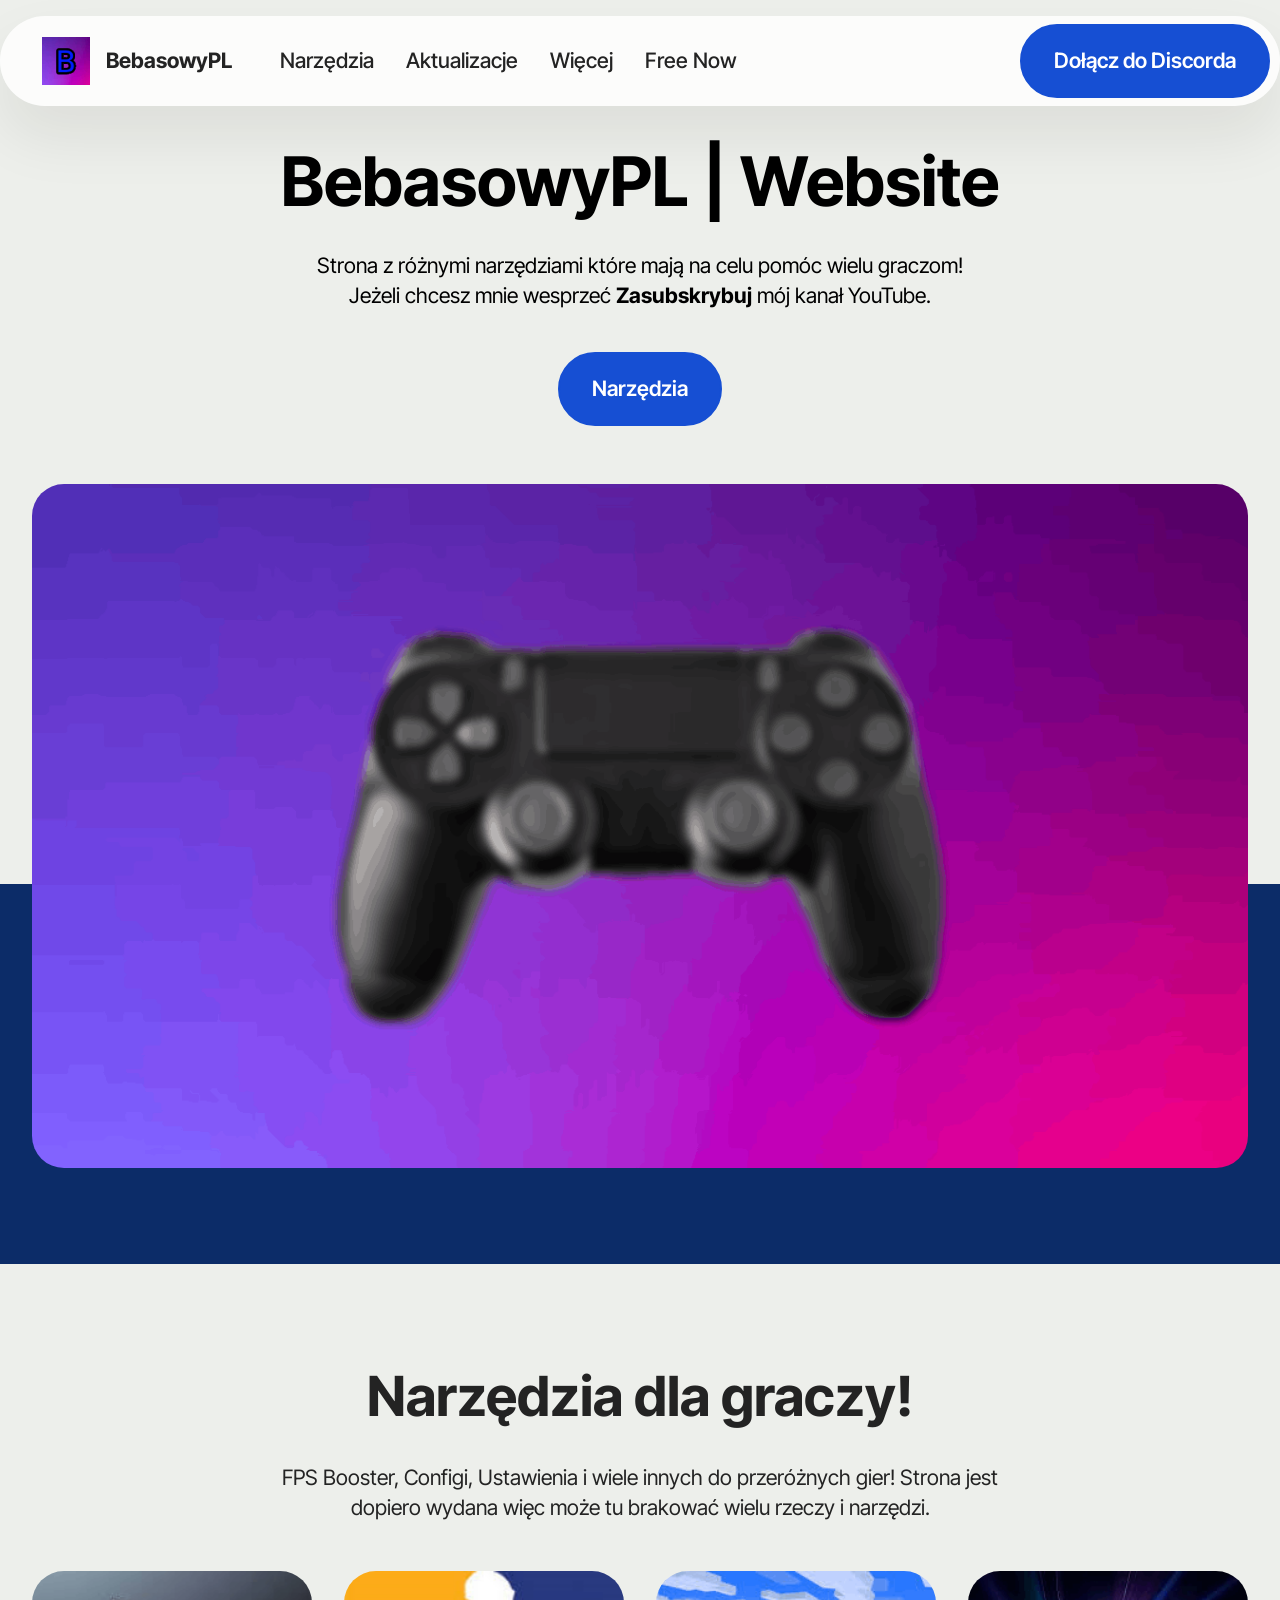
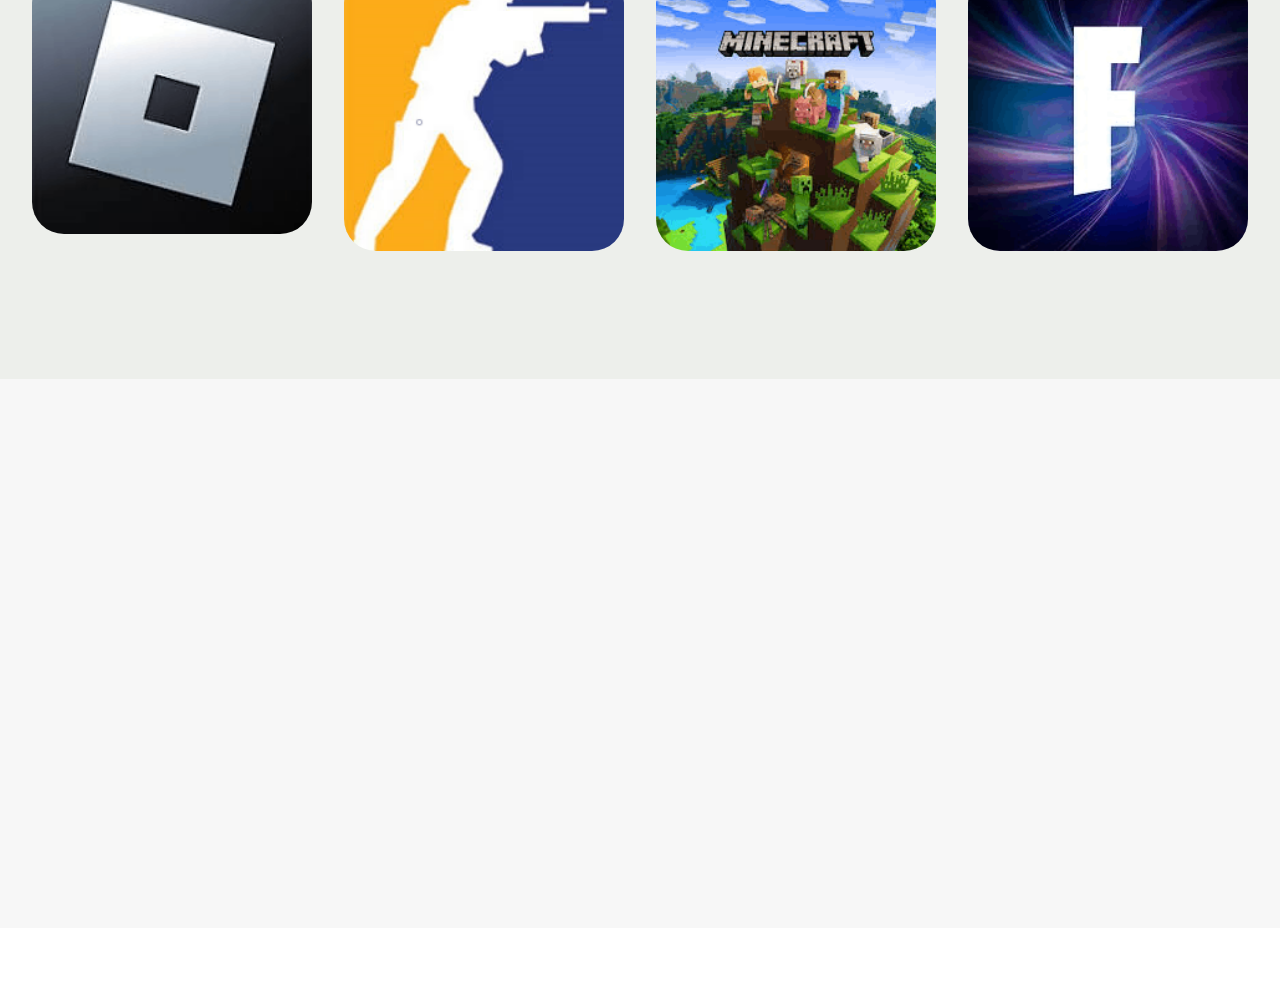
==== commit 5fc87d85: "Add files via upload" ====
--- a/index.html
+++ b/index.html
@@ -21,7 +21,7 @@
   <link rel="stylesheet" href="assets/gallery/style.css">
   <link rel="preload" href="https://fonts.googleapis.com/css?family=Inter+Tight:100,200,300,400,500,600,700,800,900,100i,200i,300i,400i,500i,600i,700i,800i,900i&display=swap" as="style" onload="this.onload=null;this.rel='stylesheet'">
   <noscript><link rel="stylesheet" href="https://fonts.googleapis.com/css?family=Inter+Tight:100,200,300,400,500,600,700,800,900,100i,200i,300i,400i,500i,600i,700i,800i,900i&display=swap"></noscript>
-  <link rel="preload" as="style" href="assets/mobirise/css/mbr-additional.css?v=dqpbEn"><link rel="stylesheet" href="assets/mobirise/css/mbr-additional.css?v=dqpbEn" type="text/css">
+  <link rel="preload" as="style" href="assets/mobirise/css/mbr-additional.css?v=fh9OQL"><link rel="stylesheet" href="assets/mobirise/css/mbr-additional.css?v=fh9OQL" type="text/css">
 
   
   
@@ -56,7 +56,7 @@
 					</li>
 					<li class="nav-item"><a class="nav-link link text-black display-4" href="page3.html">Aktualizacje</a></li><li class="nav-item">
 						<a class="nav-link link text-black display-4" href="page2.html">Więcej</a>
-					</li></ul>
+					</li><li class="nav-item"><a class="nav-link link text-black text-primary display-4" href="page4.html">Free Now</a></li></ul>
 				
 				<div class="navbar-buttons mbr-section-btn"><a class="btn btn-warning display-4" href="https://discord.gg/kFApww2knW">Dołącz do Discorda</a></div>
 			</div>
@@ -103,17 +103,17 @@
         </div>
         <div class="row mbr-gallery mbr-masonry" data-masonry="{&quot;percentPosition&quot;: true }">
             <div class="col-12 col-md-6 col-lg-3 item gallery-image">
-                <div class="item-wrapper" data-toggle="modal" data-bs-toggle="modal" data-target="#udql8Fq6nI-modal" data-bs-target="#udql8Fq6nI-modal">
-                    <img class="w-100" src="assets/images/roblox-player-204x192.png" alt="Mobirise Website Builder" data-slide-to="0" data-bs-slide-to="0" data-target="#lb-udql8Fq6nI" data-bs-target="#lb-udql8Fq6nI">
-                    <div class="icon-wrapper">
-                        <span class="mobi-mbri mobi-mbri-search mbr-iconfont mbr-iconfont-btn"></span>
-                    </div>
-                </div>
-                
-            </div>
-            <div class="col-12 col-md-6 col-lg-3 item gallery-image">
-                <div class="item-wrapper" data-toggle="modal" data-bs-toggle="modal" data-target="#udql8Fq6nI-modal" data-bs-target="#udql8Fq6nI-modal">
-                    <img class="w-100" src="assets/images/counter-strike-2-225x225.png" alt="Mobirise Website Builder" data-slide-to="1" data-bs-slide-to="1" data-target="#lb-udql8Fq6nI" data-bs-target="#lb-udql8Fq6nI">
+                <div class="item-wrapper" data-toggle="modal" data-bs-toggle="modal" data-target="#ufWzrY972S-modal" data-bs-target="#ufWzrY972S-modal">
+                    <img class="w-100" src="assets/images/roblox-player-204x192.png" alt="Mobirise Website Builder" data-slide-to="0" data-bs-slide-to="0" data-target="#lb-ufWzrY972S" data-bs-target="#lb-ufWzrY972S">
+                    <div class="icon-wrapper">
+                        <span class="mobi-mbri mobi-mbri-search mbr-iconfont mbr-iconfont-btn"></span>
+                    </div>
+                </div>
+                
+            </div>
+            <div class="col-12 col-md-6 col-lg-3 item gallery-image">
+                <div class="item-wrapper" data-toggle="modal" data-bs-toggle="modal" data-target="#ufWzrY972S-modal" data-bs-target="#ufWzrY972S-modal">
+                    <img class="w-100" src="assets/images/counter-strike-2-225x225.png" alt="Mobirise Website Builder" data-slide-to="1" data-bs-slide-to="1" data-target="#lb-ufWzrY972S" data-bs-target="#lb-ufWzrY972S">
                     <div class="icon-wrapper">
                         <span class="mobi-mbri mobi-mbri-search mbr-iconfont mbr-iconfont-btn"></span>
                     </div>
@@ -123,17 +123,17 @@
             
             
             <div class="col-12 col-md-6 col-lg-3 item gallery-image">
-                <div class="item-wrapper" data-toggle="modal" data-bs-toggle="modal" data-target="#udql8Fq6nI-modal" data-bs-target="#udql8Fq6nI-modal">
-                    <img class="w-100" src="assets/images/minecraft-225x225.png" alt="Mobirise Website Builder" data-slide-to="2" data-bs-slide-to="2" data-target="#lb-udql8Fq6nI" data-bs-target="#lb-udql8Fq6nI">
-                    <div class="icon-wrapper">
-                        <span class="mobi-mbri mobi-mbri-search mbr-iconfont mbr-iconfont-btn"></span>
-                    </div>
-                </div>
-                
-            </div>
-            <div class="col-12 col-md-6 col-lg-3 item gallery-image">
-                <div class="item-wrapper" data-toggle="modal" data-bs-toggle="modal" data-target="#udql8Fq6nI-modal" data-bs-target="#udql8Fq6nI-modal">
-                    <img class="w-100" src="assets/images/fortnite-225x225.png" alt="Mobirise Website Builder" data-slide-to="3" data-bs-slide-to="3" data-target="#lb-udql8Fq6nI" data-bs-target="#lb-udql8Fq6nI">
+                <div class="item-wrapper" data-toggle="modal" data-bs-toggle="modal" data-target="#ufWzrY972S-modal" data-bs-target="#ufWzrY972S-modal">
+                    <img class="w-100" src="assets/images/minecraft-225x225.png" alt="Mobirise Website Builder" data-slide-to="2" data-bs-slide-to="2" data-target="#lb-ufWzrY972S" data-bs-target="#lb-ufWzrY972S">
+                    <div class="icon-wrapper">
+                        <span class="mobi-mbri mobi-mbri-search mbr-iconfont mbr-iconfont-btn"></span>
+                    </div>
+                </div>
+                
+            </div>
+            <div class="col-12 col-md-6 col-lg-3 item gallery-image">
+                <div class="item-wrapper" data-toggle="modal" data-bs-toggle="modal" data-target="#ufWzrY972S-modal" data-bs-target="#ufWzrY972S-modal">
+                    <img class="w-100" src="assets/images/fortnite-225x225.png" alt="Mobirise Website Builder" data-slide-to="3" data-bs-slide-to="3" data-target="#lb-ufWzrY972S" data-bs-target="#lb-ufWzrY972S">
                     <div class="icon-wrapper">
                         <span class="mobi-mbri mobi-mbri-search mbr-iconfont mbr-iconfont-btn"></span>
                     </div>
@@ -143,11 +143,11 @@
             
         </div>
 
-        <div class="modal mbr-slider" tabindex="-1" role="dialog" aria-hidden="true" id="udql8Fq6nI-modal">
+        <div class="modal mbr-slider" tabindex="-1" role="dialog" aria-hidden="true" id="ufWzrY972S-modal">
             <div class="modal-dialog" role="document">
                 <div class="modal-content">
                     <div class="modal-body">
-                        <div class="carousel slide" id="lb-udql8Fq6nI" data-interval="5000" data-bs-interval="5000">
+                        <div class="carousel slide" id="lb-ufWzrY972S" data-interval="5000" data-bs-interval="5000">
                             <div class="carousel-inner">
                                 <div class="carousel-item active">
                                     <img class="d-block w-100" src="assets/images/roblox-player-204x192.png" alt="Mobirise Website Builder">
@@ -166,21 +166,21 @@
                                 
                             </div>
                             <ol class="carousel-indicators">
-                                <li data-slide-to="0" data-bs-slide-to="0" class="active" data-target="#lb-udql8Fq6nI" data-bs-target="#lb-udql8Fq6nI"></li>
-                                <li data-slide-to="1" data-bs-slide-to="1" data-target="#lb-udql8Fq6nI" data-bs-target="#lb-udql8Fq6nI"></li>
-                                <li data-slide-to="2" data-bs-slide-to="2" data-target="#lb-udql8Fq6nI" data-bs-target="#lb-udql8Fq6nI"></li>
-                                <li data-slide-to="3" data-bs-slide-to="3" data-target="#lb-udql8Fq6nI" data-bs-target="#lb-udql8Fq6nI"></li>
+                                <li data-slide-to="0" data-bs-slide-to="0" class="active" data-target="#lb-ufWzrY972S" data-bs-target="#lb-ufWzrY972S"></li>
+                                <li data-slide-to="1" data-bs-slide-to="1" data-target="#lb-ufWzrY972S" data-bs-target="#lb-ufWzrY972S"></li>
+                                <li data-slide-to="2" data-bs-slide-to="2" data-target="#lb-ufWzrY972S" data-bs-target="#lb-ufWzrY972S"></li>
+                                <li data-slide-to="3" data-bs-slide-to="3" data-target="#lb-ufWzrY972S" data-bs-target="#lb-ufWzrY972S"></li>
                                 
                                 
                                 
                             </ol>
                             <a role="button" href="" class="close" data-dismiss="modal" data-bs-dismiss="modal" aria-label="Close">
                             </a>
-                            <a class="carousel-control-prev carousel-control" role="button" data-slide="prev" data-bs-slide="prev" href="#lb-udql8Fq6nI">
+                            <a class="carousel-control-prev carousel-control" role="button" data-slide="prev" data-bs-slide="prev" href="#lb-ufWzrY972S">
                                 <span class="mobi-mbri mobi-mbri-arrow-prev" aria-hidden="true"></span>
                                 <span class="sr-only visually-hidden">Previous</span>
                             </a>
-                            <a class="carousel-control-next carousel-control" role="button" data-slide="next" data-bs-slide="next" href="#lb-udql8Fq6nI">
+                            <a class="carousel-control-next carousel-control" role="button" data-slide="next" data-bs-slide="next" href="#lb-ufWzrY972S">
                                 <span class="mobi-mbri mobi-mbri-arrow-next" aria-hidden="true"></span>
                                 <span class="sr-only visually-hidden">Next</span>
                             </a>
@@ -238,7 +238,7 @@
 			</div>
 		</div>
 	</div>
-</section><section class="display-7" style="padding: 0;align-items: center;justify-content: center;flex-wrap: wrap;    align-content: center;display: flex;position: relative;height: 4rem;"><a href="https://mobiri.se/3236584" style="flex: 1 1;height: 4rem;position: absolute;width: 100%;z-index: 1;"><img alt="" style="height: 4rem;" src="[data-uri]"></a><p style="margin: 0;text-align: center;" class="display-7">&#8204;</p><a style="z-index:1" href="https://mobirise.com/builder/ai-website-creator.html">Free AI Website Creator</a></section><script src="assets/bootstrap/js/bootstrap.bundle.min.js"></script>  <script src="assets/smoothscroll/smooth-scroll.js"></script>  <script src="assets/ytplayer/index.js"></script>  <script src="assets/dropdown/js/navbar-dropdown.js"></script>  <script src="assets/masonry/masonry.pkgd.min.js"></script>  <script src="assets/imagesloaded/imagesloaded.pkgd.min.js"></script>  <script src="assets/theme/js/script.js"></script>  <script src="assets/gallery/player.min.js"></script>  <script src="assets/gallery/script.js"></script>  
+</section><section class="display-7" style="padding: 0;align-items: center;justify-content: center;flex-wrap: wrap;    align-content: center;display: flex;position: relative;height: 4rem;"><a href="https://mobiri.se/3236584" style="flex: 1 1;height: 4rem;position: absolute;width: 100%;z-index: 1;"><img alt="" style="height: 4rem;" src="[data-uri]"></a><p style="margin: 0;text-align: center;" class="display-7">&#8204;</p><a style="z-index:1" href="https://mobirise.com"> Website Building Software</a></section><script src="assets/bootstrap/js/bootstrap.bundle.min.js"></script>  <script src="assets/smoothscroll/smooth-scroll.js"></script>  <script src="assets/ytplayer/index.js"></script>  <script src="assets/dropdown/js/navbar-dropdown.js"></script>  <script src="assets/masonry/masonry.pkgd.min.js"></script>  <script src="assets/imagesloaded/imagesloaded.pkgd.min.js"></script>  <script src="assets/theme/js/script.js"></script>  <script src="assets/gallery/player.min.js"></script>  <script src="assets/gallery/script.js"></script>  
   
   
   <input name="animation" type="hidden">
--- a/assets/mobirise/css/mbr-additional.css
+++ b/assets/mobirise/css/mbr-additional.css
@@ -3637,3 +3637,774 @@
   text-align: center;
   color: #2990c1;
 }
+.cid-ud2zTefbVC {
+  z-index: 1000;
+  width: 100%;
+  position: relative;
+}
+.cid-ud2zTefbVC .dropdown-item:before {
+  font-family: Moririse2 !important;
+  content: "\e966";
+  display: inline-block;
+  width: 0;
+  position: absolute;
+  left: 1rem;
+  top: 0.5rem;
+  margin-right: 0.5rem;
+  line-height: 1;
+  font-size: inherit;
+  vertical-align: middle;
+  text-align: center;
+  overflow: hidden;
+  transform: scale(0, 1);
+  transition: all 0.25s ease-in-out;
+}
+@media (max-width: 767px) {
+  .cid-ud2zTefbVC .navbar-toggler {
+    transform: scale(0.8);
+  }
+}
+.cid-ud2zTefbVC .navbar-brand {
+  flex-shrink: 0;
+  align-items: center;
+  margin-right: 0;
+  padding: 10px 0;
+  transition: all 0.3s;
+  word-break: break-word;
+  z-index: 1;
+}
+.cid-ud2zTefbVC .navbar-brand img {
+  max-width: 100%;
+  max-height: 100%;
+  border-radius: 0px !important;
+}
+.cid-ud2zTefbVC .navbar-brand .navbar-caption {
+  line-height: inherit !important;
+}
+.cid-ud2zTefbVC .navbar-brand .navbar-logo a {
+  outline: none;
+}
+.cid-ud2zTefbVC .navbar-nav {
+  margin: auto;
+  margin-left: 0;
+}
+.cid-ud2zTefbVC .navbar-nav .nav-item {
+  padding: 0 !important;
+  transition: .3s all !important;
+}
+.cid-ud2zTefbVC .navbar-nav .nav-item .nav-link {
+  padding: 16px !important;
+  margin: 0 !important;
+  border-radius: 1rem !important;
+  transition: .3s all !important;
+}
+.cid-ud2zTefbVC .navbar-nav .nav-item .nav-link:hover {
+  background-color: rgba(27, 31, 10, 0.06);
+}
+.cid-ud2zTefbVC .navbar-nav .open .nav-link::after {
+  transform: rotate(180deg);
+}
+@media (min-width: 992px) {
+  .cid-ud2zTefbVC .navbar-nav .open .nav-link::before {
+    content: "";
+    width: 100%;
+    height: 20px;
+    top: 100%;
+    background: transparent;
+    position: absolute;
+  }
+}
+.cid-ud2zTefbVC .navbar-nav .dropdown-item {
+  padding: 12px !important;
+  border-radius: 0.5rem !important;
+  margin: 0 8px !important;
+  transition: .3s all !important;
+}
+.cid-ud2zTefbVC .navbar-nav .dropdown-item:hover {
+  background-color: rgba(27, 31, 10, 0.06);
+}
+@media (min-width: 992px) {
+  .cid-ud2zTefbVC .navbar-nav {
+    padding-left: 1.5rem;
+  }
+}
+.cid-ud2zTefbVC .nav-link {
+  width: fit-content;
+  position: relative;
+}
+.cid-ud2zTefbVC .navbar-logo {
+  padding-left: 2rem;
+  margin: 0 !important;
+}
+@media (max-width: 767px) {
+  .cid-ud2zTefbVC .navbar-logo {
+    padding-left: 1rem;
+  }
+}
+.cid-ud2zTefbVC .navbar-caption {
+  padding-left: 1rem;
+  padding-right: .5rem;
+}
+@media (max-width: 767px) {
+  .cid-ud2zTefbVC .nav-dropdown {
+    padding-bottom: 0.5rem;
+  }
+}
+.cid-ud2zTefbVC .nav-dropdown .link.dropdown-toggle::after {
+  margin-left: 0.5rem;
+  margin-top: 0.2rem;
+  transition: .3s all;
+}
+.cid-ud2zTefbVC .container {
+  display: flex;
+  height: 90px;
+  padding: 0.5rem 0.6rem;
+  flex-wrap: nowrap;
+  background: rgba(255, 255, 255, 0.8) !important;
+  left: 0;
+  right: 0;
+  -webkit-box-pack: justify;
+  -ms-flex-pack: justify;
+  justify-content: flex-end;
+  -webkit-box-align: center;
+  -webkit-align-items: center;
+  -ms-flex-align: center;
+  align-items: center;
+  border-radius: 100vw;
+  margin-top: 1rem;
+  background-color: #ffffff;
+  box-shadow: 0 30px 60px 0 rgba(27, 31, 10, 0.08);
+}
+@media (max-width: 992px) {
+  .cid-ud2zTefbVC .container {
+    padding-right: 2rem;
+  }
+}
+@media (max-width: 767px) {
+  .cid-ud2zTefbVC .container {
+    width: 95%;
+    height: 56px !important;
+    padding-right: 1rem;
+    margin-top: 0rem;
+  }
+}
+.cid-ud2zTefbVC .iconfont-wrapper {
+  color: #000000 !important;
+  font-size: 1.5rem;
+  padding-right: 0.5rem;
+}
+.cid-ud2zTefbVC .dropdown-menu {
+  flex-wrap: wrap;
+  flex-direction: column;
+  max-width: 100%;
+  padding: 12px 4px !important;
+  border-radius: 1.5rem;
+  transition: .3s all !important;
+  min-width: auto;
+  background: #ffffff;
+  background: rgba(255, 255, 255, 0.8) !important;
+}
+.cid-ud2zTefbVC .nav-item:focus,
+.cid-ud2zTefbVC .nav-link:focus {
+  outline: none;
+}
+.cid-ud2zTefbVC .dropdown .dropdown-menu .dropdown-item {
+  width: auto;
+  transition: all 0.25s ease-in-out;
+}
+.cid-ud2zTefbVC .dropdown .dropdown-menu .dropdown-item::after {
+  right: 0.5rem;
+}
+.cid-ud2zTefbVC .dropdown .dropdown-menu .dropdown-item .mbr-iconfont {
+  margin-right: 0.5rem;
+  vertical-align: sub;
+}
+.cid-ud2zTefbVC .dropdown .dropdown-menu .dropdown-item .mbr-iconfont:before {
+  display: inline-block;
+  transform: scale(1, 1);
+  transition: all 0.25s ease-in-out;
+}
+.cid-ud2zTefbVC .collapsed .dropdown-menu .dropdown-item:before {
+  display: none;
+}
+.cid-ud2zTefbVC .collapsed .dropdown .dropdown-menu .dropdown-item {
+  padding: 0.235em 1.5em 0.235em 1.5em !important;
+  transition: none;
+  margin: 0 !important;
+}
+.cid-ud2zTefbVC .navbar {
+  min-height: 90px;
+  transition: all 0.3s;
+  border-bottom: 1px solid transparent;
+  background: transparent !important;
+  padding: 0 !important;
+  border: none !important;
+  box-shadow: none !important;
+  border-radius: 0 !important;
+}
+.cid-ud2zTefbVC .navbar.opened {
+  transition: all 0.3s;
+}
+.cid-ud2zTefbVC .navbar .dropdown-item {
+  padding: 0.5rem 1.8rem;
+}
+.cid-ud2zTefbVC .navbar .navbar-logo img {
+  width: auto;
+}
+.cid-ud2zTefbVC .navbar .navbar-collapse {
+  z-index: 1;
+  justify-content: flex-end;
+}
+.cid-ud2zTefbVC .navbar.collapsed {
+  justify-content: center;
+}
+.cid-ud2zTefbVC .navbar.collapsed .nav-item .nav-link::before {
+  display: none;
+}
+.cid-ud2zTefbVC .navbar.collapsed.opened .dropdown-menu {
+  top: 0;
+}
+@media (min-width: 992px) {
+  .cid-ud2zTefbVC .navbar.collapsed.opened:not(.navbar-short) .navbar-collapse {
+    max-height: calc(98.5vh - 3rem);
+  }
+}
+.cid-ud2zTefbVC .navbar.collapsed .dropdown-menu .dropdown-submenu {
+  left: 0 !important;
+}
+.cid-ud2zTefbVC .navbar.collapsed .dropdown-menu .dropdown-item:after {
+  right: auto;
+}
+.cid-ud2zTefbVC .navbar.collapsed .dropdown-menu .dropdown-toggle[data-toggle="dropdown-submenu"]:after {
+  margin-left: 0.5rem;
+  margin-top: 0.2rem;
+  border-top: 0.35em solid;
+  border-right: 0.35em solid transparent;
+  border-left: 0.35em solid transparent;
+  border-bottom: 0;
+  top: 41%;
+}
+.cid-ud2zTefbVC .navbar.collapsed ul.navbar-nav li {
+  margin: auto;
+}
+.cid-ud2zTefbVC .navbar.collapsed .dropdown-menu .dropdown-item {
+  padding: 0.25rem 1.5rem;
+  text-align: center;
+}
+.cid-ud2zTefbVC .navbar.collapsed .icons-menu {
+  padding-left: 0;
+  padding-right: 0;
+  padding-top: 0.5rem;
+  padding-bottom: 0.5rem;
+}
+@media (max-width: 767px) {
+  .cid-ud2zTefbVC .navbar {
+    min-height: 72px;
+  }
+  .cid-ud2zTefbVC .navbar .navbar-logo img {
+    height: 2rem !important;
+  }
+}
+@media (max-width: 991px) {
+  .cid-ud2zTefbVC .navbar .nav-item .nav-link::before {
+    display: none;
+  }
+  .cid-ud2zTefbVC .navbar.opened .dropdown-menu {
+    top: 0;
+  }
+  .cid-ud2zTefbVC .navbar .dropdown-menu .dropdown-submenu {
+    left: 0 !important;
+  }
+  .cid-ud2zTefbVC .navbar .dropdown-menu .dropdown-item:after {
+    right: auto;
+  }
+  .cid-ud2zTefbVC .navbar .dropdown-menu .dropdown-toggle[data-toggle="dropdown-submenu"]:after {
+    margin-left: 0.5rem;
+    margin-top: 0.2rem;
+    border-top: 0.35em solid;
+    border-right: 0.35em solid transparent;
+    border-left: 0.35em solid transparent;
+    border-bottom: 0;
+    top: 40%;
+  }
+  .cid-ud2zTefbVC .navbar .dropdown-menu .dropdown-item {
+    padding: 0.25rem 1.5rem !important;
+    text-align: center;
+  }
+  .cid-ud2zTefbVC .navbar .navbar-brand {
+    flex-shrink: initial;
+    flex-basis: auto;
+    word-break: break-word;
+    padding-right: 10px;
+  }
+  .cid-ud2zTefbVC .navbar .navbar-toggler {
+    flex-basis: auto;
+  }
+  .cid-ud2zTefbVC .navbar .icons-menu {
+    padding-left: 0;
+    padding-top: 0.5rem;
+    padding-bottom: 0.5rem;
+  }
+}
+.cid-ud2zTefbVC .navbar.navbar-short .navbar-logo img {
+  height: 2rem;
+}
+.cid-ud2zTefbVC .dropdown-item.active,
+.cid-ud2zTefbVC .dropdown-item:active {
+  background-color: transparent;
+}
+.cid-ud2zTefbVC .navbar-expand-lg .navbar-nav .nav-link {
+  padding: 0;
+}
+.cid-ud2zTefbVC .nav-dropdown .link.dropdown-toggle {
+  margin-right: 1.667em;
+}
+.cid-ud2zTefbVC .nav-dropdown .link.dropdown-toggle[aria-expanded="true"] {
+  margin-right: 0;
+  padding: 0.667em 1.667em;
+}
+.cid-ud2zTefbVC .navbar.navbar-expand-lg .dropdown .dropdown-menu {
+  background: #ffffff;
+}
+.cid-ud2zTefbVC .navbar.navbar-expand-lg .dropdown .dropdown-menu .dropdown-submenu {
+  margin: 0;
+  left: 105%;
+  transform: none;
+  top: -12px;
+}
+.cid-ud2zTefbVC .navbar .dropdown.open > .dropdown-menu {
+  display: flex;
+}
+.cid-ud2zTefbVC ul.navbar-nav {
+  flex-wrap: wrap;
+}
+.cid-ud2zTefbVC .navbar-buttons {
+  text-align: center;
+  min-width: 140px;
+}
+@media (max-width: 992px) {
+  .cid-ud2zTefbVC .navbar-buttons {
+    text-align: left;
+  }
+}
+.cid-ud2zTefbVC button.navbar-toggler {
+  outline: none;
+  width: 31px;
+  height: 20px;
+  cursor: pointer;
+  transition: all 0.2s;
+  position: relative;
+  align-self: center;
+}
+.cid-ud2zTefbVC button.navbar-toggler .hamburger span {
+  position: absolute;
+  right: 0;
+  width: 30px;
+  height: 2px;
+  border-right: 5px;
+  background-color: #000000;
+}
+.cid-ud2zTefbVC button.navbar-toggler .hamburger span:nth-child(1) {
+  top: 0;
+  transition: all 0.2s;
+}
+.cid-ud2zTefbVC button.navbar-toggler .hamburger span:nth-child(2) {
+  top: 8px;
+  transition: all 0.15s;
+}
+.cid-ud2zTefbVC button.navbar-toggler .hamburger span:nth-child(3) {
+  top: 8px;
+  transition: all 0.15s;
+}
+.cid-ud2zTefbVC button.navbar-toggler .hamburger span:nth-child(4) {
+  top: 16px;
+  transition: all 0.2s;
+}
+.cid-ud2zTefbVC nav.opened .hamburger span:nth-child(1) {
+  top: 8px;
+  width: 0;
+  opacity: 0;
+  right: 50%;
+  transition: all 0.2s;
+}
+.cid-ud2zTefbVC nav.opened .hamburger span:nth-child(2) {
+  transform: rotate(45deg);
+  transition: all 0.25s;
+}
+.cid-ud2zTefbVC nav.opened .hamburger span:nth-child(3) {
+  transform: rotate(-45deg);
+  transition: all 0.25s;
+}
+.cid-ud2zTefbVC nav.opened .hamburger span:nth-child(4) {
+  top: 8px;
+  width: 0;
+  opacity: 0;
+  right: 50%;
+  transition: all 0.2s;
+}
+.cid-ud2zTefbVC .navbar-dropdown {
+  padding: 0 1rem;
+}
+.cid-ud2zTefbVC a.nav-link {
+  display: flex;
+  align-items: center;
+  justify-content: center;
+}
+.cid-ud2zTefbVC .icons-menu {
+  flex-wrap: nowrap;
+  display: flex;
+  justify-content: center;
+  padding-left: 1rem;
+  padding-right: 1rem;
+  padding-top: 0.3rem;
+  text-align: center;
+}
+@media (max-width: 992px) {
+  .cid-ud2zTefbVC .icons-menu {
+    justify-content: flex-start;
+    margin-bottom: .5rem;
+  }
+}
+@media screen and (-ms-high-contrast: active), (-ms-high-contrast: none) {
+  .cid-ud2zTefbVC .navbar {
+    height: 70px;
+  }
+  .cid-ud2zTefbVC .navbar.opened {
+    height: auto;
+  }
+  .cid-ud2zTefbVC .nav-item .nav-link:hover::before {
+    width: 175%;
+    max-width: calc(100% + 2rem);
+    left: -1rem;
+  }
+}
+.cid-ud2zTefbVC .navbar .dropdown > .dropdown-menu {
+  display: none;
+  width: max-content;
+  max-width: 500px !important;
+  transform: translateX(-50%);
+  top: calc(100% + 20px);
+  left: 50%;
+}
+.cid-ud2zTefbVC .navbar .dropdown > .dropdown-menu .dropdown-item {
+  line-height: 1 !important;
+}
+.cid-ud2zTefbVC .navbar .dropdown > .dropdown-menu .dropdown .dropdown-item {
+  align-items: center;
+  display: flex;
+  height: max-content !important;
+  min-height: max-content !important;
+}
+.cid-ud2zTefbVC .navbar .dropdown > .dropdown-menu .dropdown .dropdown-item::after {
+  display: inline-block;
+  position: static;
+  margin-left: 0.5rem;
+  margin-top: 0;
+  margin-right: 0;
+  margin-bottom: 0;
+  transition: .3s all;
+  transform: rotate(-90deg);
+}
+.cid-ud2zTefbVC .navbar .dropdown > .dropdown-menu .dropdown.open .dropdown-item::after {
+  transform: rotate(0deg);
+}
+.cid-ud2zTefbVC .mbr-section-btn {
+  margin: -0.6rem -0.6rem;
+}
+.cid-ud2zTefbVC .navbar-toggler {
+  margin-left: 12px;
+  margin-right: 8px;
+  order: 1000;
+}
+@media (max-width: 991px) {
+  .cid-ud2zTefbVC .navbar-brand {
+    margin-right: auto;
+  }
+  .cid-ud2zTefbVC .navbar-collapse {
+    z-index: -1 !important;
+    position: absolute;
+    top: 110%;
+    left: 0;
+    width: 100%;
+    padding: 1rem;
+    border-radius: 1.5rem;
+    background: #ffffff;
+    opacity: 1;
+    border-color: rgba(255, 255, 255, 0.8) !important;
+    background: rgba(255, 255, 255, 0.8) !important;
+    backdrop-filter: blur(8px);
+  }
+  .cid-ud2zTefbVC .navbar-nav .nav-item .nav-link::after {
+    margin-left: 10px;
+  }
+  .cid-ud2zTefbVC .navbar-nav .dropdown-item:hover {
+    background-color: rgba(27, 31, 10, 0.06);
+  }
+  .cid-ud2zTefbVC .navbar .dropdown > .dropdown-menu {
+    max-width: 100% !important;
+    transform: translateX(0);
+    top: 10px;
+    left: 0;
+    padding: 8px !important;
+    border-radius: 1rem;
+    background-color: rgba(27, 31, 10, 0.04) !important;
+  }
+  .cid-ud2zTefbVC .navbar .dropdown > .dropdown-menu .dropdown-item {
+    padding: 8px !important;
+    line-height: 1 !important;
+    margin-bottom: 4px !important;
+  }
+  .cid-ud2zTefbVC .navbar .dropdown > .dropdown-menu .dropdown .dropdown-item {
+    align-items: center;
+    display: flex;
+    height: max-content !important;
+    min-height: max-content !important;
+  }
+  .cid-ud2zTefbVC .navbar .dropdown > .dropdown-menu .dropdown .dropdown-item::after {
+    display: inline-block;
+    position: static;
+    margin-left: 0.5rem;
+    margin-top: 0;
+    margin-right: 0;
+    margin-bottom: 0;
+    transition: .3s all;
+    transform: rotate(0deg);
+  }
+  .cid-ud2zTefbVC .navbar .dropdown > .dropdown-menu .dropdown.open .dropdown-item::after {
+    transform: rotate(180deg);
+  }
+  .cid-ud2zTefbVC .navbar .dropdown > .dropdown-menu .dropdown-submenu {
+    position: static;
+    width: 100%;
+    max-width: 100% !important;
+    transform: translateX(0) !important;
+    top: 0;
+    left: 0;
+    padding: 8px !important;
+    border-radius: 1rem;
+    background-color: rgba(27, 31, 10, 0.04) !important;
+  }
+  .cid-ud2zTefbVC .navbar .dropdown.open > .dropdown-menu {
+    display: flex !important;
+    flex-direction: column;
+    align-items: flex-start;
+  }
+}
+@media (max-width: 575px) {
+  .cid-ud2zTefbVC .navbar-collapse {
+    padding: 1rem;
+  }
+}
+.cid-udkY7pBfOA {
+  padding-top: 10rem;
+  padding-bottom: 0rem;
+  background-color: #0c2c68;
+}
+.cid-udkY7pBfOA .mbr-fallback-image.disabled {
+  display: none;
+}
+.cid-udkY7pBfOA .mbr-fallback-image {
+  display: block;
+  background-size: cover;
+  background-position: center center;
+  width: 100%;
+  height: 100%;
+  position: absolute;
+  top: 0;
+}
+.cid-udkY7pBfOA .mbr-description {
+  text-align: left;
+}
+.cid-udkY7pBfOA .item-wrapper {
+  background: #2990c1;
+  padding: 2.25rem;
+  height: 100%;
+  display: flex;
+  flex-direction: column;
+}
+@media (max-width: 767px) {
+  .cid-udkY7pBfOA .item-wrapper {
+    padding: 2rem 1.5rem;
+  }
+}
+@media (min-width: 992px) and (max-width: 1200px) {
+  .cid-udkY7pBfOA .item-wrapper {
+    padding: 2rem 1.5rem;
+  }
+}
+.cid-udkY7pBfOA .card-title,
+.cid-udkY7pBfOA .iconfont-wrapper {
+  color: #4fff02;
+}
+.cid-udkY7pBfOA .card-text {
+  color: #000000;
+}
+.cid-udkY7pBfOA .mbr-section-title {
+  color: #000000;
+  text-align: center;
+}
+.cid-udkY7pBfOA .mbr-number {
+  color: #9fe870;
+}
+.cid-udkY7pBfOA .mbr-text,
+.cid-udkY7pBfOA .mbr-section-btn {
+  text-align: center;
+}
+.cid-udkY7pBfOA .card-text,
+.cid-udkY7pBfOA .item .mbr-section-btn {
+  text-align: left;
+  color: #ffffff;
+}
+.cid-udkY7pBfOA .mbr-section-btn {
+  margin-top: 1rem;
+}
+.cid-udkY7pBfOA .image-wrapper {
+  margin-bottom: 0rem;
+  padding: 0rem;
+}
+@media (max-width: 767px) {
+  .cid-udkY7pBfOA .image-wrapper {
+    padding: 0rem 0rem;
+    margin-bottom: 0rem;
+  }
+}
+@media (min-width: 992px) and (max-width: 1200px) {
+  .cid-udkY7pBfOA .image-wrapper {
+    padding: 0rem 0rem;
+    margin-bottom: 0rem;
+  }
+}
+.cid-udkY7pBfOA .image-wrapper img {
+  height: 100%;
+  object-fit: cover;
+}
+.cid-udkY7pBfOA .item-mb {
+  margin-bottom: 2rem;
+}
+@media (max-width: 767px) {
+  .cid-udkY7pBfOA .item-mb {
+    margin-bottom: 1rem;
+  }
+}
+.cid-udkY7pBfOA .card-title {
+  text-align: left;
+}
+.cid-udkY7pBfOA .item-content {
+  display: flex;
+  flex-direction: column;
+  height: 100%;
+}
+.cid-udkY7pBfOA .item-content .item-footer {
+  margin-top: auto;
+}
+.cid-udl02rzbEk {
+  padding-top: 6rem;
+  padding-bottom: 6rem;
+  background-color: #021943;
+}
+.cid-udl02rzbEk .item-mb {
+  margin-bottom: 2rem;
+}
+@media (max-width: 767px) {
+  .cid-udl02rzbEk .item-mb {
+    margin-bottom: 1rem;
+  }
+}
+.cid-udl02rzbEk .item-head {
+  background: #175bd7;
+  padding: 2.25rem;
+}
+@media (min-width: 992px) and (max-width: 1200px) {
+  .cid-udl02rzbEk .item-head {
+    padding: 2rem 1.5rem;
+    margin-bottom: 2rem;
+  }
+}
+@media (max-width: 767px) {
+  .cid-udl02rzbEk .item-head {
+    padding: 2rem 1.5rem;
+    margin-bottom: 2rem;
+  }
+}
+.cid-udl02rzbEk .item-content {
+  padding: 2.25rem 2.25rem 0;
+  background: #ffffff;
+}
+@media (min-width: 992px) and (max-width: 1200px) {
+  .cid-udl02rzbEk .item-content {
+    padding: 0rem 1.5rem;
+  }
+}
+@media (max-width: 767px) {
+  .cid-udl02rzbEk .item-content {
+    padding: 0rem 1.5rem;
+  }
+}
+.cid-udl02rzbEk .item-wrapper {
+  border-radius: 2rem;
+  overflow: hidden;
+  margin-bottom: 2rem;
+  background: #ffffff;
+  padding: 0rem;
+  height: 100%;
+  display: flex;
+  flex-flow: column nowrap;
+}
+@media (max-width: 767px) {
+  .cid-udl02rzbEk .item-wrapper {
+    margin-bottom: 1rem;
+  }
+}
+@media (min-width: 992px) and (max-width: 1200px) {
+  .cid-udl02rzbEk .item-wrapper .item-footer {
+    padding: 0 1.5rem 3rem;
+  }
+}
+@media (min-width: 1201px) {
+  .cid-udl02rzbEk .item-wrapper .item-footer {
+    padding: 0 2rem 3rem;
+  }
+}
+.cid-udl02rzbEk .btn {
+  width: -webkit-fill-available;
+}
+.cid-udl02rzbEk .item:focus,
+.cid-udl02rzbEk span:focus {
+  outline: none;
+}
+.cid-udl02rzbEk .mbr-section-btn {
+  margin-top: auto !important;
+  padding: 2rem 2rem 0;
+}
+@media (max-width: 991px) {
+  .cid-udl02rzbEk .mbr-section-btn {
+    padding: 0rem 2.25rem 2rem;
+  }
+}
+@media (max-width: 767px) {
+  .cid-udl02rzbEk .mbr-section-btn {
+    padding: 0rem 1.5rem;
+    margin-bottom: 2rem;
+  }
+}
+.cid-udl02rzbEk .mbr-section-title {
+  color: #ffffff;
+}
+.cid-udl02rzbEk .mbr-section-subtitle {
+  color: #ffffff;
+}
+.cid-udl02rzbEk .mbr-text,
+.cid-udl02rzbEk .mbr-section-btn {
+  text-align: left;
+}
+.cid-udl02rzbEk .item-title {
+  text-align: left;
+  color: #000000;
+}
+.cid-udl02rzbEk .item-subtitle {
+  text-align: left;
+  color: #000000;
+}
+.cid-udl02rzbEk .content-head {
+  max-width: 800px;
+}
--- a/assets/mobirise/css/mbr-additional.css
+++ b/assets/mobirise/css/mbr-additional.css
@@ -3637,3 +3637,774 @@
   text-align: center;
   color: #2990c1;
 }
+.cid-ud2zTefbVC {
+  z-index: 1000;
+  width: 100%;
+  position: relative;
+}
+.cid-ud2zTefbVC .dropdown-item:before {
+  font-family: Moririse2 !important;
+  content: "\e966";
+  display: inline-block;
+  width: 0;
+  position: absolute;
+  left: 1rem;
+  top: 0.5rem;
+  margin-right: 0.5rem;
+  line-height: 1;
+  font-size: inherit;
+  vertical-align: middle;
+  text-align: center;
+  overflow: hidden;
+  transform: scale(0, 1);
+  transition: all 0.25s ease-in-out;
+}
+@media (max-width: 767px) {
+  .cid-ud2zTefbVC .navbar-toggler {
+    transform: scale(0.8);
+  }
+}
+.cid-ud2zTefbVC .navbar-brand {
+  flex-shrink: 0;
+  align-items: center;
+  margin-right: 0;
+  padding: 10px 0;
+  transition: all 0.3s;
+  word-break: break-word;
+  z-index: 1;
+}
+.cid-ud2zTefbVC .navbar-brand img {
+  max-width: 100%;
+  max-height: 100%;
+  border-radius: 0px !important;
+}
+.cid-ud2zTefbVC .navbar-brand .navbar-caption {
+  line-height: inherit !important;
+}
+.cid-ud2zTefbVC .navbar-brand .navbar-logo a {
+  outline: none;
+}
+.cid-ud2zTefbVC .navbar-nav {
+  margin: auto;
+  margin-left: 0;
+}
+.cid-ud2zTefbVC .navbar-nav .nav-item {
+  padding: 0 !important;
+  transition: .3s all !important;
+}
+.cid-ud2zTefbVC .navbar-nav .nav-item .nav-link {
+  padding: 16px !important;
+  margin: 0 !important;
+  border-radius: 1rem !important;
+  transition: .3s all !important;
+}
+.cid-ud2zTefbVC .navbar-nav .nav-item .nav-link:hover {
+  background-color: rgba(27, 31, 10, 0.06);
+}
+.cid-ud2zTefbVC .navbar-nav .open .nav-link::after {
+  transform: rotate(180deg);
+}
+@media (min-width: 992px) {
+  .cid-ud2zTefbVC .navbar-nav .open .nav-link::before {
+    content: "";
+    width: 100%;
+    height: 20px;
+    top: 100%;
+    background: transparent;
+    position: absolute;
+  }
+}
+.cid-ud2zTefbVC .navbar-nav .dropdown-item {
+  padding: 12px !important;
+  border-radius: 0.5rem !important;
+  margin: 0 8px !important;
+  transition: .3s all !important;
+}
+.cid-ud2zTefbVC .navbar-nav .dropdown-item:hover {
+  background-color: rgba(27, 31, 10, 0.06);
+}
+@media (min-width: 992px) {
+  .cid-ud2zTefbVC .navbar-nav {
+    padding-left: 1.5rem;
+  }
+}
+.cid-ud2zTefbVC .nav-link {
+  width: fit-content;
+  position: relative;
+}
+.cid-ud2zTefbVC .navbar-logo {
+  padding-left: 2rem;
+  margin: 0 !important;
+}
+@media (max-width: 767px) {
+  .cid-ud2zTefbVC .navbar-logo {
+    padding-left: 1rem;
+  }
+}
+.cid-ud2zTefbVC .navbar-caption {
+  padding-left: 1rem;
+  padding-right: .5rem;
+}
+@media (max-width: 767px) {
+  .cid-ud2zTefbVC .nav-dropdown {
+    padding-bottom: 0.5rem;
+  }
+}
+.cid-ud2zTefbVC .nav-dropdown .link.dropdown-toggle::after {
+  margin-left: 0.5rem;
+  margin-top: 0.2rem;
+  transition: .3s all;
+}
+.cid-ud2zTefbVC .container {
+  display: flex;
+  height: 90px;
+  padding: 0.5rem 0.6rem;
+  flex-wrap: nowrap;
+  background: rgba(255, 255, 255, 0.8) !important;
+  left: 0;
+  right: 0;
+  -webkit-box-pack: justify;
+  -ms-flex-pack: justify;
+  justify-content: flex-end;
+  -webkit-box-align: center;
+  -webkit-align-items: center;
+  -ms-flex-align: center;
+  align-items: center;
+  border-radius: 100vw;
+  margin-top: 1rem;
+  background-color: #ffffff;
+  box-shadow: 0 30px 60px 0 rgba(27, 31, 10, 0.08);
+}
+@media (max-width: 992px) {
+  .cid-ud2zTefbVC .container {
+    padding-right: 2rem;
+  }
+}
+@media (max-width: 767px) {
+  .cid-ud2zTefbVC .container {
+    width: 95%;
+    height: 56px !important;
+    padding-right: 1rem;
+    margin-top: 0rem;
+  }
+}
+.cid-ud2zTefbVC .iconfont-wrapper {
+  color: #000000 !important;
+  font-size: 1.5rem;
+  padding-right: 0.5rem;
+}
+.cid-ud2zTefbVC .dropdown-menu {
+  flex-wrap: wrap;
+  flex-direction: column;
+  max-width: 100%;
+  padding: 12px 4px !important;
+  border-radius: 1.5rem;
+  transition: .3s all !important;
+  min-width: auto;
+  background: #ffffff;
+  background: rgba(255, 255, 255, 0.8) !important;
+}
+.cid-ud2zTefbVC .nav-item:focus,
+.cid-ud2zTefbVC .nav-link:focus {
+  outline: none;
+}
+.cid-ud2zTefbVC .dropdown .dropdown-menu .dropdown-item {
+  width: auto;
+  transition: all 0.25s ease-in-out;
+}
+.cid-ud2zTefbVC .dropdown .dropdown-menu .dropdown-item::after {
+  right: 0.5rem;
+}
+.cid-ud2zTefbVC .dropdown .dropdown-menu .dropdown-item .mbr-iconfont {
+  margin-right: 0.5rem;
+  vertical-align: sub;
+}
+.cid-ud2zTefbVC .dropdown .dropdown-menu .dropdown-item .mbr-iconfont:before {
+  display: inline-block;
+  transform: scale(1, 1);
+  transition: all 0.25s ease-in-out;
+}
+.cid-ud2zTefbVC .collapsed .dropdown-menu .dropdown-item:before {
+  display: none;
+}
+.cid-ud2zTefbVC .collapsed .dropdown .dropdown-menu .dropdown-item {
+  padding: 0.235em 1.5em 0.235em 1.5em !important;
+  transition: none;
+  margin: 0 !important;
+}
+.cid-ud2zTefbVC .navbar {
+  min-height: 90px;
+  transition: all 0.3s;
+  border-bottom: 1px solid transparent;
+  background: transparent !important;
+  padding: 0 !important;
+  border: none !important;
+  box-shadow: none !important;
+  border-radius: 0 !important;
+}
+.cid-ud2zTefbVC .navbar.opened {
+  transition: all 0.3s;
+}
+.cid-ud2zTefbVC .navbar .dropdown-item {
+  padding: 0.5rem 1.8rem;
+}
+.cid-ud2zTefbVC .navbar .navbar-logo img {
+  width: auto;
+}
+.cid-ud2zTefbVC .navbar .navbar-collapse {
+  z-index: 1;
+  justify-content: flex-end;
+}
+.cid-ud2zTefbVC .navbar.collapsed {
+  justify-content: center;
+}
+.cid-ud2zTefbVC .navbar.collapsed .nav-item .nav-link::before {
+  display: none;
+}
+.cid-ud2zTefbVC .navbar.collapsed.opened .dropdown-menu {
+  top: 0;
+}
+@media (min-width: 992px) {
+  .cid-ud2zTefbVC .navbar.collapsed.opened:not(.navbar-short) .navbar-collapse {
+    max-height: calc(98.5vh - 3rem);
+  }
+}
+.cid-ud2zTefbVC .navbar.collapsed .dropdown-menu .dropdown-submenu {
+  left: 0 !important;
+}
+.cid-ud2zTefbVC .navbar.collapsed .dropdown-menu .dropdown-item:after {
+  right: auto;
+}
+.cid-ud2zTefbVC .navbar.collapsed .dropdown-menu .dropdown-toggle[data-toggle="dropdown-submenu"]:after {
+  margin-left: 0.5rem;
+  margin-top: 0.2rem;
+  border-top: 0.35em solid;
+  border-right: 0.35em solid transparent;
+  border-left: 0.35em solid transparent;
+  border-bottom: 0;
+  top: 41%;
+}
+.cid-ud2zTefbVC .navbar.collapsed ul.navbar-nav li {
+  margin: auto;
+}
+.cid-ud2zTefbVC .navbar.collapsed .dropdown-menu .dropdown-item {
+  padding: 0.25rem 1.5rem;
+  text-align: center;
+}
+.cid-ud2zTefbVC .navbar.collapsed .icons-menu {
+  padding-left: 0;
+  padding-right: 0;
+  padding-top: 0.5rem;
+  padding-bottom: 0.5rem;
+}
+@media (max-width: 767px) {
+  .cid-ud2zTefbVC .navbar {
+    min-height: 72px;
+  }
+  .cid-ud2zTefbVC .navbar .navbar-logo img {
+    height: 2rem !important;
+  }
+}
+@media (max-width: 991px) {
+  .cid-ud2zTefbVC .navbar .nav-item .nav-link::before {
+    display: none;
+  }
+  .cid-ud2zTefbVC .navbar.opened .dropdown-menu {
+    top: 0;
+  }
+  .cid-ud2zTefbVC .navbar .dropdown-menu .dropdown-submenu {
+    left: 0 !important;
+  }
+  .cid-ud2zTefbVC .navbar .dropdown-menu .dropdown-item:after {
+    right: auto;
+  }
+  .cid-ud2zTefbVC .navbar .dropdown-menu .dropdown-toggle[data-toggle="dropdown-submenu"]:after {
+    margin-left: 0.5rem;
+    margin-top: 0.2rem;
+    border-top: 0.35em solid;
+    border-right: 0.35em solid transparent;
+    border-left: 0.35em solid transparent;
+    border-bottom: 0;
+    top: 40%;
+  }
+  .cid-ud2zTefbVC .navbar .dropdown-menu .dropdown-item {
+    padding: 0.25rem 1.5rem !important;
+    text-align: center;
+  }
+  .cid-ud2zTefbVC .navbar .navbar-brand {
+    flex-shrink: initial;
+    flex-basis: auto;
+    word-break: break-word;
+    padding-right: 10px;
+  }
+  .cid-ud2zTefbVC .navbar .navbar-toggler {
+    flex-basis: auto;
+  }
+  .cid-ud2zTefbVC .navbar .icons-menu {
+    padding-left: 0;
+    padding-top: 0.5rem;
+    padding-bottom: 0.5rem;
+  }
+}
+.cid-ud2zTefbVC .navbar.navbar-short .navbar-logo img {
+  height: 2rem;
+}
+.cid-ud2zTefbVC .dropdown-item.active,
+.cid-ud2zTefbVC .dropdown-item:active {
+  background-color: transparent;
+}
+.cid-ud2zTefbVC .navbar-expand-lg .navbar-nav .nav-link {
+  padding: 0;
+}
+.cid-ud2zTefbVC .nav-dropdown .link.dropdown-toggle {
+  margin-right: 1.667em;
+}
+.cid-ud2zTefbVC .nav-dropdown .link.dropdown-toggle[aria-expanded="true"] {
+  margin-right: 0;
+  padding: 0.667em 1.667em;
+}
+.cid-ud2zTefbVC .navbar.navbar-expand-lg .dropdown .dropdown-menu {
+  background: #ffffff;
+}
+.cid-ud2zTefbVC .navbar.navbar-expand-lg .dropdown .dropdown-menu .dropdown-submenu {
+  margin: 0;
+  left: 105%;
+  transform: none;
+  top: -12px;
+}
+.cid-ud2zTefbVC .navbar .dropdown.open > .dropdown-menu {
+  display: flex;
+}
+.cid-ud2zTefbVC ul.navbar-nav {
+  flex-wrap: wrap;
+}
+.cid-ud2zTefbVC .navbar-buttons {
+  text-align: center;
+  min-width: 140px;
+}
+@media (max-width: 992px) {
+  .cid-ud2zTefbVC .navbar-buttons {
+    text-align: left;
+  }
+}
+.cid-ud2zTefbVC button.navbar-toggler {
+  outline: none;
+  width: 31px;
+  height: 20px;
+  cursor: pointer;
+  transition: all 0.2s;
+  position: relative;
+  align-self: center;
+}
+.cid-ud2zTefbVC button.navbar-toggler .hamburger span {
+  position: absolute;
+  right: 0;
+  width: 30px;
+  height: 2px;
+  border-right: 5px;
+  background-color: #000000;
+}
+.cid-ud2zTefbVC button.navbar-toggler .hamburger span:nth-child(1) {
+  top: 0;
+  transition: all 0.2s;
+}
+.cid-ud2zTefbVC button.navbar-toggler .hamburger span:nth-child(2) {
+  top: 8px;
+  transition: all 0.15s;
+}
+.cid-ud2zTefbVC button.navbar-toggler .hamburger span:nth-child(3) {
+  top: 8px;
+  transition: all 0.15s;
+}
+.cid-ud2zTefbVC button.navbar-toggler .hamburger span:nth-child(4) {
+  top: 16px;
+  transition: all 0.2s;
+}
+.cid-ud2zTefbVC nav.opened .hamburger span:nth-child(1) {
+  top: 8px;
+  width: 0;
+  opacity: 0;
+  right: 50%;
+  transition: all 0.2s;
+}
+.cid-ud2zTefbVC nav.opened .hamburger span:nth-child(2) {
+  transform: rotate(45deg);
+  transition: all 0.25s;
+}
+.cid-ud2zTefbVC nav.opened .hamburger span:nth-child(3) {
+  transform: rotate(-45deg);
+  transition: all 0.25s;
+}
+.cid-ud2zTefbVC nav.opened .hamburger span:nth-child(4) {
+  top: 8px;
+  width: 0;
+  opacity: 0;
+  right: 50%;
+  transition: all 0.2s;
+}
+.cid-ud2zTefbVC .navbar-dropdown {
+  padding: 0 1rem;
+}
+.cid-ud2zTefbVC a.nav-link {
+  display: flex;
+  align-items: center;
+  justify-content: center;
+}
+.cid-ud2zTefbVC .icons-menu {
+  flex-wrap: nowrap;
+  display: flex;
+  justify-content: center;
+  padding-left: 1rem;
+  padding-right: 1rem;
+  padding-top: 0.3rem;
+  text-align: center;
+}
+@media (max-width: 992px) {
+  .cid-ud2zTefbVC .icons-menu {
+    justify-content: flex-start;
+    margin-bottom: .5rem;
+  }
+}
+@media screen and (-ms-high-contrast: active), (-ms-high-contrast: none) {
+  .cid-ud2zTefbVC .navbar {
+    height: 70px;
+  }
+  .cid-ud2zTefbVC .navbar.opened {
+    height: auto;
+  }
+  .cid-ud2zTefbVC .nav-item .nav-link:hover::before {
+    width: 175%;
+    max-width: calc(100% + 2rem);
+    left: -1rem;
+  }
+}
+.cid-ud2zTefbVC .navbar .dropdown > .dropdown-menu {
+  display: none;
+  width: max-content;
+  max-width: 500px !important;
+  transform: translateX(-50%);
+  top: calc(100% + 20px);
+  left: 50%;
+}
+.cid-ud2zTefbVC .navbar .dropdown > .dropdown-menu .dropdown-item {
+  line-height: 1 !important;
+}
+.cid-ud2zTefbVC .navbar .dropdown > .dropdown-menu .dropdown .dropdown-item {
+  align-items: center;
+  display: flex;
+  height: max-content !important;
+  min-height: max-content !important;
+}
+.cid-ud2zTefbVC .navbar .dropdown > .dropdown-menu .dropdown .dropdown-item::after {
+  display: inline-block;
+  position: static;
+  margin-left: 0.5rem;
+  margin-top: 0;
+  margin-right: 0;
+  margin-bottom: 0;
+  transition: .3s all;
+  transform: rotate(-90deg);
+}
+.cid-ud2zTefbVC .navbar .dropdown > .dropdown-menu .dropdown.open .dropdown-item::after {
+  transform: rotate(0deg);
+}
+.cid-ud2zTefbVC .mbr-section-btn {
+  margin: -0.6rem -0.6rem;
+}
+.cid-ud2zTefbVC .navbar-toggler {
+  margin-left: 12px;
+  margin-right: 8px;
+  order: 1000;
+}
+@media (max-width: 991px) {
+  .cid-ud2zTefbVC .navbar-brand {
+    margin-right: auto;
+  }
+  .cid-ud2zTefbVC .navbar-collapse {
+    z-index: -1 !important;
+    position: absolute;
+    top: 110%;
+    left: 0;
+    width: 100%;
+    padding: 1rem;
+    border-radius: 1.5rem;
+    background: #ffffff;
+    opacity: 1;
+    border-color: rgba(255, 255, 255, 0.8) !important;
+    background: rgba(255, 255, 255, 0.8) !important;
+    backdrop-filter: blur(8px);
+  }
+  .cid-ud2zTefbVC .navbar-nav .nav-item .nav-link::after {
+    margin-left: 10px;
+  }
+  .cid-ud2zTefbVC .navbar-nav .dropdown-item:hover {
+    background-color: rgba(27, 31, 10, 0.06);
+  }
+  .cid-ud2zTefbVC .navbar .dropdown > .dropdown-menu {
+    max-width: 100% !important;
+    transform: translateX(0);
+    top: 10px;
+    left: 0;
+    padding: 8px !important;
+    border-radius: 1rem;
+    background-color: rgba(27, 31, 10, 0.04) !important;
+  }
+  .cid-ud2zTefbVC .navbar .dropdown > .dropdown-menu .dropdown-item {
+    padding: 8px !important;
+    line-height: 1 !important;
+    margin-bottom: 4px !important;
+  }
+  .cid-ud2zTefbVC .navbar .dropdown > .dropdown-menu .dropdown .dropdown-item {
+    align-items: center;
+    display: flex;
+    height: max-content !important;
+    min-height: max-content !important;
+  }
+  .cid-ud2zTefbVC .navbar .dropdown > .dropdown-menu .dropdown .dropdown-item::after {
+    display: inline-block;
+    position: static;
+    margin-left: 0.5rem;
+    margin-top: 0;
+    margin-right: 0;
+    margin-bottom: 0;
+    transition: .3s all;
+    transform: rotate(0deg);
+  }
+  .cid-ud2zTefbVC .navbar .dropdown > .dropdown-menu .dropdown.open .dropdown-item::after {
+    transform: rotate(180deg);
+  }
+  .cid-ud2zTefbVC .navbar .dropdown > .dropdown-menu .dropdown-submenu {
+    position: static;
+    width: 100%;
+    max-width: 100% !important;
+    transform: translateX(0) !important;
+    top: 0;
+    left: 0;
+    padding: 8px !important;
+    border-radius: 1rem;
+    background-color: rgba(27, 31, 10, 0.04) !important;
+  }
+  .cid-ud2zTefbVC .navbar .dropdown.open > .dropdown-menu {
+    display: flex !important;
+    flex-direction: column;
+    align-items: flex-start;
+  }
+}
+@media (max-width: 575px) {
+  .cid-ud2zTefbVC .navbar-collapse {
+    padding: 1rem;
+  }
+}
+.cid-udkY7pBfOA {
+  padding-top: 10rem;
+  padding-bottom: 0rem;
+  background-color: #0c2c68;
+}
+.cid-udkY7pBfOA .mbr-fallback-image.disabled {
+  display: none;
+}
+.cid-udkY7pBfOA .mbr-fallback-image {
+  display: block;
+  background-size: cover;
+  background-position: center center;
+  width: 100%;
+  height: 100%;
+  position: absolute;
+  top: 0;
+}
+.cid-udkY7pBfOA .mbr-description {
+  text-align: left;
+}
+.cid-udkY7pBfOA .item-wrapper {
+  background: #2990c1;
+  padding: 2.25rem;
+  height: 100%;
+  display: flex;
+  flex-direction: column;
+}
+@media (max-width: 767px) {
+  .cid-udkY7pBfOA .item-wrapper {
+    padding: 2rem 1.5rem;
+  }
+}
+@media (min-width: 992px) and (max-width: 1200px) {
+  .cid-udkY7pBfOA .item-wrapper {
+    padding: 2rem 1.5rem;
+  }
+}
+.cid-udkY7pBfOA .card-title,
+.cid-udkY7pBfOA .iconfont-wrapper {
+  color: #4fff02;
+}
+.cid-udkY7pBfOA .card-text {
+  color: #000000;
+}
+.cid-udkY7pBfOA .mbr-section-title {
+  color: #000000;
+  text-align: center;
+}
+.cid-udkY7pBfOA .mbr-number {
+  color: #9fe870;
+}
+.cid-udkY7pBfOA .mbr-text,
+.cid-udkY7pBfOA .mbr-section-btn {
+  text-align: center;
+}
+.cid-udkY7pBfOA .card-text,
+.cid-udkY7pBfOA .item .mbr-section-btn {
+  text-align: left;
+  color: #ffffff;
+}
+.cid-udkY7pBfOA .mbr-section-btn {
+  margin-top: 1rem;
+}
+.cid-udkY7pBfOA .image-wrapper {
+  margin-bottom: 0rem;
+  padding: 0rem;
+}
+@media (max-width: 767px) {
+  .cid-udkY7pBfOA .image-wrapper {
+    padding: 0rem 0rem;
+    margin-bottom: 0rem;
+  }
+}
+@media (min-width: 992px) and (max-width: 1200px) {
+  .cid-udkY7pBfOA .image-wrapper {
+    padding: 0rem 0rem;
+    margin-bottom: 0rem;
+  }
+}
+.cid-udkY7pBfOA .image-wrapper img {
+  height: 100%;
+  object-fit: cover;
+}
+.cid-udkY7pBfOA .item-mb {
+  margin-bottom: 2rem;
+}
+@media (max-width: 767px) {
+  .cid-udkY7pBfOA .item-mb {
+    margin-bottom: 1rem;
+  }
+}
+.cid-udkY7pBfOA .card-title {
+  text-align: left;
+}
+.cid-udkY7pBfOA .item-content {
+  display: flex;
+  flex-direction: column;
+  height: 100%;
+}
+.cid-udkY7pBfOA .item-content .item-footer {
+  margin-top: auto;
+}
+.cid-udl02rzbEk {
+  padding-top: 6rem;
+  padding-bottom: 6rem;
+  background-color: #021943;
+}
+.cid-udl02rzbEk .item-mb {
+  margin-bottom: 2rem;
+}
+@media (max-width: 767px) {
+  .cid-udl02rzbEk .item-mb {
+    margin-bottom: 1rem;
+  }
+}
+.cid-udl02rzbEk .item-head {
+  background: #175bd7;
+  padding: 2.25rem;
+}
+@media (min-width: 992px) and (max-width: 1200px) {
+  .cid-udl02rzbEk .item-head {
+    padding: 2rem 1.5rem;
+    margin-bottom: 2rem;
+  }
+}
+@media (max-width: 767px) {
+  .cid-udl02rzbEk .item-head {
+    padding: 2rem 1.5rem;
+    margin-bottom: 2rem;
+  }
+}
+.cid-udl02rzbEk .item-content {
+  padding: 2.25rem 2.25rem 0;
+  background: #ffffff;
+}
+@media (min-width: 992px) and (max-width: 1200px) {
+  .cid-udl02rzbEk .item-content {
+    padding: 0rem 1.5rem;
+  }
+}
+@media (max-width: 767px) {
+  .cid-udl02rzbEk .item-content {
+    padding: 0rem 1.5rem;
+  }
+}
+.cid-udl02rzbEk .item-wrapper {
+  border-radius: 2rem;
+  overflow: hidden;
+  margin-bottom: 2rem;
+  background: #ffffff;
+  padding: 0rem;
+  height: 100%;
+  display: flex;
+  flex-flow: column nowrap;
+}
+@media (max-width: 767px) {
+  .cid-udl02rzbEk .item-wrapper {
+    margin-bottom: 1rem;
+  }
+}
+@media (min-width: 992px) and (max-width: 1200px) {
+  .cid-udl02rzbEk .item-wrapper .item-footer {
+    padding: 0 1.5rem 3rem;
+  }
+}
+@media (min-width: 1201px) {
+  .cid-udl02rzbEk .item-wrapper .item-footer {
+    padding: 0 2rem 3rem;
+  }
+}
+.cid-udl02rzbEk .btn {
+  width: -webkit-fill-available;
+}
+.cid-udl02rzbEk .item:focus,
+.cid-udl02rzbEk span:focus {
+  outline: none;
+}
+.cid-udl02rzbEk .mbr-section-btn {
+  margin-top: auto !important;
+  padding: 2rem 2rem 0;
+}
+@media (max-width: 991px) {
+  .cid-udl02rzbEk .mbr-section-btn {
+    padding: 0rem 2.25rem 2rem;
+  }
+}
+@media (max-width: 767px) {
+  .cid-udl02rzbEk .mbr-section-btn {
+    padding: 0rem 1.5rem;
+    margin-bottom: 2rem;
+  }
+}
+.cid-udl02rzbEk .mbr-section-title {
+  color: #ffffff;
+}
+.cid-udl02rzbEk .mbr-section-subtitle {
+  color: #ffffff;
+}
+.cid-udl02rzbEk .mbr-text,
+.cid-udl02rzbEk .mbr-section-btn {
+  text-align: left;
+}
+.cid-udl02rzbEk .item-title {
+  text-align: left;
+  color: #000000;
+}
+.cid-udl02rzbEk .item-subtitle {
+  text-align: left;
+  color: #000000;
+}
+.cid-udl02rzbEk .content-head {
+  max-width: 800px;
+}
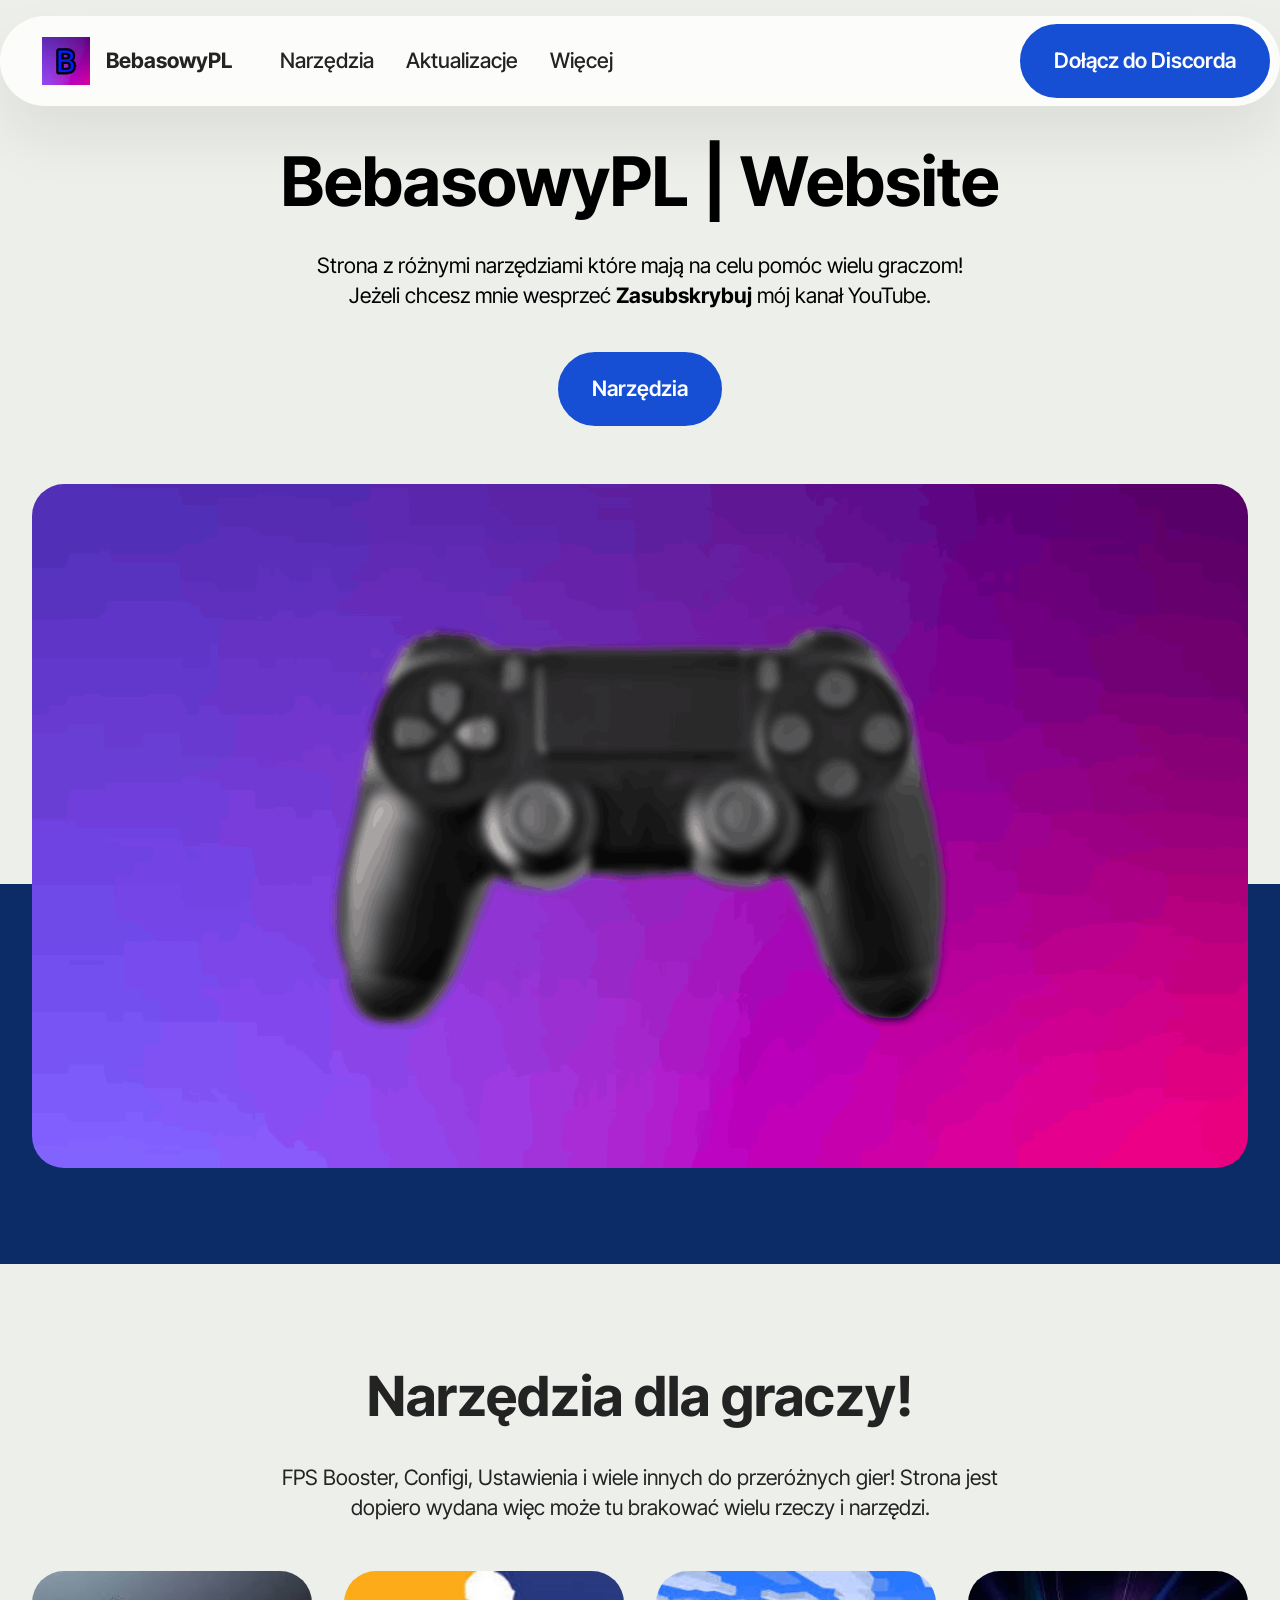
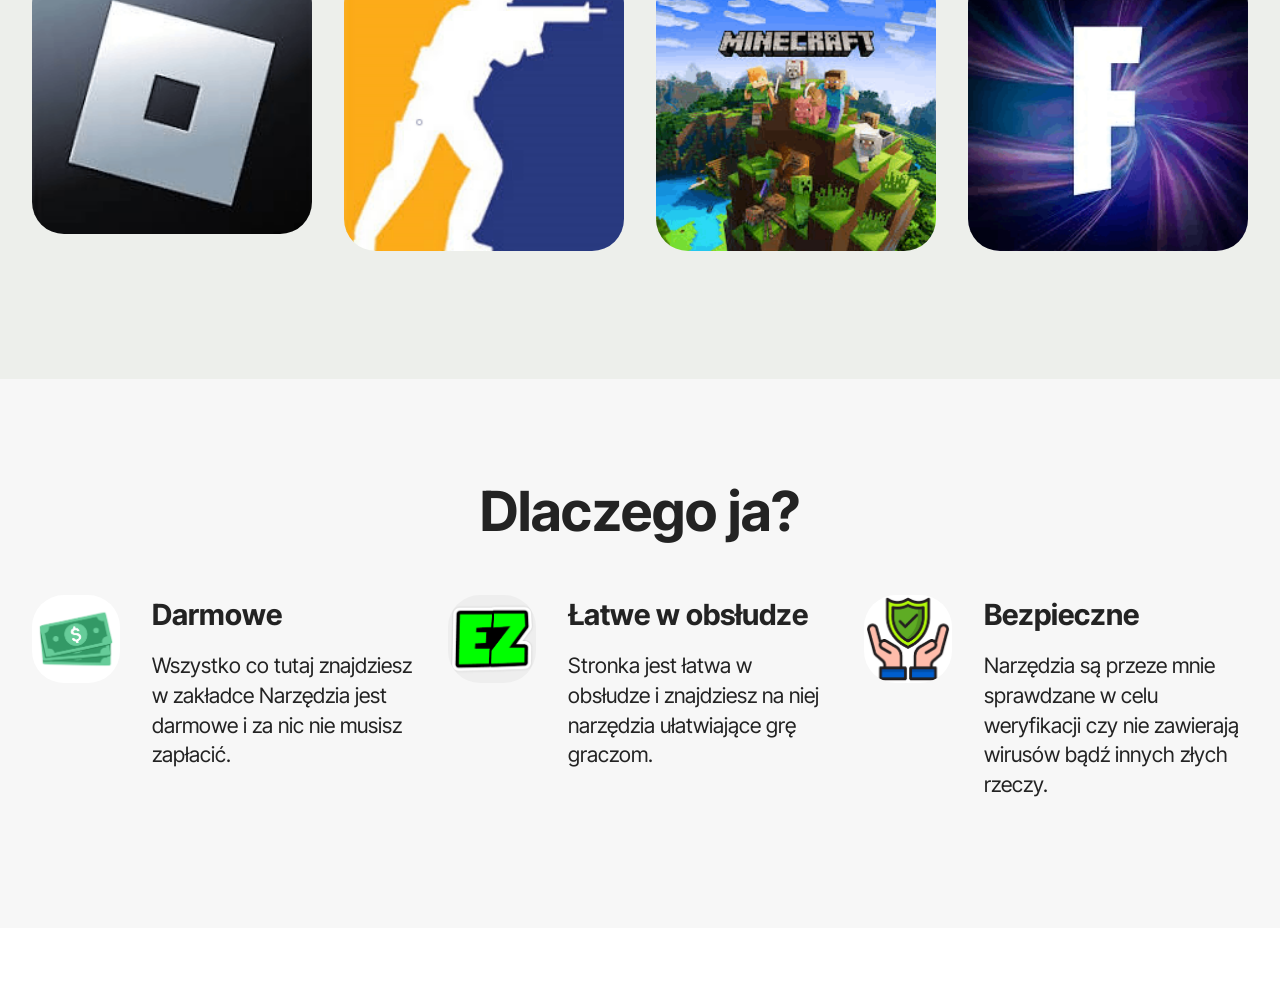
==== commit 45a00b15: "Add files via upload" ====
--- a/index.html
+++ b/index.html
@@ -21,7 +21,7 @@
   <link rel="stylesheet" href="assets/gallery/style.css">
   <link rel="preload" href="https://fonts.googleapis.com/css?family=Inter+Tight:100,200,300,400,500,600,700,800,900,100i,200i,300i,400i,500i,600i,700i,800i,900i&display=swap" as="style" onload="this.onload=null;this.rel='stylesheet'">
   <noscript><link rel="stylesheet" href="https://fonts.googleapis.com/css?family=Inter+Tight:100,200,300,400,500,600,700,800,900,100i,200i,300i,400i,500i,600i,700i,800i,900i&display=swap"></noscript>
-  <link rel="preload" as="style" href="assets/mobirise/css/mbr-additional.css?v=fh9OQL"><link rel="stylesheet" href="assets/mobirise/css/mbr-additional.css?v=fh9OQL" type="text/css">
+  <link rel="preload" as="style" href="assets/mobirise/css/mbr-additional.css?v=h3kOiI"><link rel="stylesheet" href="assets/mobirise/css/mbr-additional.css?v=h3kOiI" type="text/css">
 
   
   
@@ -56,7 +56,7 @@
 					</li>
 					<li class="nav-item"><a class="nav-link link text-black display-4" href="page3.html">Aktualizacje</a></li><li class="nav-item">
 						<a class="nav-link link text-black display-4" href="page2.html">Więcej</a>
-					</li><li class="nav-item"><a class="nav-link link text-black text-primary display-4" href="page4.html">Free Now</a></li></ul>
+					</li></ul>
 				
 				<div class="navbar-buttons mbr-section-btn"><a class="btn btn-warning display-4" href="https://discord.gg/kFApww2knW">Dołącz do Discorda</a></div>
 			</div>
@@ -103,17 +103,17 @@
         </div>
         <div class="row mbr-gallery mbr-masonry" data-masonry="{&quot;percentPosition&quot;: true }">
             <div class="col-12 col-md-6 col-lg-3 item gallery-image">
-                <div class="item-wrapper" data-toggle="modal" data-bs-toggle="modal" data-target="#ufWzrY972S-modal" data-bs-target="#ufWzrY972S-modal">
-                    <img class="w-100" src="assets/images/roblox-player-204x192.png" alt="Mobirise Website Builder" data-slide-to="0" data-bs-slide-to="0" data-target="#lb-ufWzrY972S" data-bs-target="#lb-ufWzrY972S">
-                    <div class="icon-wrapper">
-                        <span class="mobi-mbri mobi-mbri-search mbr-iconfont mbr-iconfont-btn"></span>
-                    </div>
-                </div>
-                
-            </div>
-            <div class="col-12 col-md-6 col-lg-3 item gallery-image">
-                <div class="item-wrapper" data-toggle="modal" data-bs-toggle="modal" data-target="#ufWzrY972S-modal" data-bs-target="#ufWzrY972S-modal">
-                    <img class="w-100" src="assets/images/counter-strike-2-225x225.png" alt="Mobirise Website Builder" data-slide-to="1" data-bs-slide-to="1" data-target="#lb-ufWzrY972S" data-bs-target="#lb-ufWzrY972S">
+                <div class="item-wrapper" data-toggle="modal" data-bs-toggle="modal" data-target="#ufWCKHeJzZ-modal" data-bs-target="#ufWCKHeJzZ-modal">
+                    <img class="w-100" src="assets/images/roblox-player-204x192.png" alt="Mobirise Website Builder" data-slide-to="0" data-bs-slide-to="0" data-target="#lb-ufWCKHeJzZ" data-bs-target="#lb-ufWCKHeJzZ">
+                    <div class="icon-wrapper">
+                        <span class="mobi-mbri mobi-mbri-search mbr-iconfont mbr-iconfont-btn"></span>
+                    </div>
+                </div>
+                
+            </div>
+            <div class="col-12 col-md-6 col-lg-3 item gallery-image">
+                <div class="item-wrapper" data-toggle="modal" data-bs-toggle="modal" data-target="#ufWCKHeJzZ-modal" data-bs-target="#ufWCKHeJzZ-modal">
+                    <img class="w-100" src="assets/images/counter-strike-2-225x225.png" alt="Mobirise Website Builder" data-slide-to="1" data-bs-slide-to="1" data-target="#lb-ufWCKHeJzZ" data-bs-target="#lb-ufWCKHeJzZ">
                     <div class="icon-wrapper">
                         <span class="mobi-mbri mobi-mbri-search mbr-iconfont mbr-iconfont-btn"></span>
                     </div>
@@ -123,17 +123,17 @@
             
             
             <div class="col-12 col-md-6 col-lg-3 item gallery-image">
-                <div class="item-wrapper" data-toggle="modal" data-bs-toggle="modal" data-target="#ufWzrY972S-modal" data-bs-target="#ufWzrY972S-modal">
-                    <img class="w-100" src="assets/images/minecraft-225x225.png" alt="Mobirise Website Builder" data-slide-to="2" data-bs-slide-to="2" data-target="#lb-ufWzrY972S" data-bs-target="#lb-ufWzrY972S">
-                    <div class="icon-wrapper">
-                        <span class="mobi-mbri mobi-mbri-search mbr-iconfont mbr-iconfont-btn"></span>
-                    </div>
-                </div>
-                
-            </div>
-            <div class="col-12 col-md-6 col-lg-3 item gallery-image">
-                <div class="item-wrapper" data-toggle="modal" data-bs-toggle="modal" data-target="#ufWzrY972S-modal" data-bs-target="#ufWzrY972S-modal">
-                    <img class="w-100" src="assets/images/fortnite-225x225.png" alt="Mobirise Website Builder" data-slide-to="3" data-bs-slide-to="3" data-target="#lb-ufWzrY972S" data-bs-target="#lb-ufWzrY972S">
+                <div class="item-wrapper" data-toggle="modal" data-bs-toggle="modal" data-target="#ufWCKHeJzZ-modal" data-bs-target="#ufWCKHeJzZ-modal">
+                    <img class="w-100" src="assets/images/minecraft-225x225.png" alt="Mobirise Website Builder" data-slide-to="2" data-bs-slide-to="2" data-target="#lb-ufWCKHeJzZ" data-bs-target="#lb-ufWCKHeJzZ">
+                    <div class="icon-wrapper">
+                        <span class="mobi-mbri mobi-mbri-search mbr-iconfont mbr-iconfont-btn"></span>
+                    </div>
+                </div>
+                
+            </div>
+            <div class="col-12 col-md-6 col-lg-3 item gallery-image">
+                <div class="item-wrapper" data-toggle="modal" data-bs-toggle="modal" data-target="#ufWCKHeJzZ-modal" data-bs-target="#ufWCKHeJzZ-modal">
+                    <img class="w-100" src="assets/images/fortnite-225x225.png" alt="Mobirise Website Builder" data-slide-to="3" data-bs-slide-to="3" data-target="#lb-ufWCKHeJzZ" data-bs-target="#lb-ufWCKHeJzZ">
                     <div class="icon-wrapper">
                         <span class="mobi-mbri mobi-mbri-search mbr-iconfont mbr-iconfont-btn"></span>
                     </div>
@@ -143,11 +143,11 @@
             
         </div>
 
-        <div class="modal mbr-slider" tabindex="-1" role="dialog" aria-hidden="true" id="ufWzrY972S-modal">
+        <div class="modal mbr-slider" tabindex="-1" role="dialog" aria-hidden="true" id="ufWCKHeJzZ-modal">
             <div class="modal-dialog" role="document">
                 <div class="modal-content">
                     <div class="modal-body">
-                        <div class="carousel slide" id="lb-ufWzrY972S" data-interval="5000" data-bs-interval="5000">
+                        <div class="carousel slide" id="lb-ufWCKHeJzZ" data-interval="5000" data-bs-interval="5000">
                             <div class="carousel-inner">
                                 <div class="carousel-item active">
                                     <img class="d-block w-100" src="assets/images/roblox-player-204x192.png" alt="Mobirise Website Builder">
@@ -166,21 +166,21 @@
                                 
                             </div>
                             <ol class="carousel-indicators">
-                                <li data-slide-to="0" data-bs-slide-to="0" class="active" data-target="#lb-ufWzrY972S" data-bs-target="#lb-ufWzrY972S"></li>
-                                <li data-slide-to="1" data-bs-slide-to="1" data-target="#lb-ufWzrY972S" data-bs-target="#lb-ufWzrY972S"></li>
-                                <li data-slide-to="2" data-bs-slide-to="2" data-target="#lb-ufWzrY972S" data-bs-target="#lb-ufWzrY972S"></li>
-                                <li data-slide-to="3" data-bs-slide-to="3" data-target="#lb-ufWzrY972S" data-bs-target="#lb-ufWzrY972S"></li>
+                                <li data-slide-to="0" data-bs-slide-to="0" class="active" data-target="#lb-ufWCKHeJzZ" data-bs-target="#lb-ufWCKHeJzZ"></li>
+                                <li data-slide-to="1" data-bs-slide-to="1" data-target="#lb-ufWCKHeJzZ" data-bs-target="#lb-ufWCKHeJzZ"></li>
+                                <li data-slide-to="2" data-bs-slide-to="2" data-target="#lb-ufWCKHeJzZ" data-bs-target="#lb-ufWCKHeJzZ"></li>
+                                <li data-slide-to="3" data-bs-slide-to="3" data-target="#lb-ufWCKHeJzZ" data-bs-target="#lb-ufWCKHeJzZ"></li>
                                 
                                 
                                 
                             </ol>
                             <a role="button" href="" class="close" data-dismiss="modal" data-bs-dismiss="modal" aria-label="Close">
                             </a>
-                            <a class="carousel-control-prev carousel-control" role="button" data-slide="prev" data-bs-slide="prev" href="#lb-ufWzrY972S">
+                            <a class="carousel-control-prev carousel-control" role="button" data-slide="prev" data-bs-slide="prev" href="#lb-ufWCKHeJzZ">
                                 <span class="mobi-mbri mobi-mbri-arrow-prev" aria-hidden="true"></span>
                                 <span class="sr-only visually-hidden">Previous</span>
                             </a>
-                            <a class="carousel-control-next carousel-control" role="button" data-slide="next" data-bs-slide="next" href="#lb-ufWzrY972S">
+                            <a class="carousel-control-next carousel-control" role="button" data-slide="next" data-bs-slide="next" href="#lb-ufWCKHeJzZ">
                                 <span class="mobi-mbri mobi-mbri-arrow-next" aria-hidden="true"></span>
                                 <span class="sr-only visually-hidden">Next</span>
                             </a>
--- a/assets/mobirise/css/mbr-additional.css
+++ b/assets/mobirise/css/mbr-additional.css
@@ -3637,774 +3637,3 @@
   text-align: center;
   color: #2990c1;
 }
-.cid-ud2zTefbVC {
-  z-index: 1000;
-  width: 100%;
-  position: relative;
-}
-.cid-ud2zTefbVC .dropdown-item:before {
-  font-family: Moririse2 !important;
-  content: "\e966";
-  display: inline-block;
-  width: 0;
-  position: absolute;
-  left: 1rem;
-  top: 0.5rem;
-  margin-right: 0.5rem;
-  line-height: 1;
-  font-size: inherit;
-  vertical-align: middle;
-  text-align: center;
-  overflow: hidden;
-  transform: scale(0, 1);
-  transition: all 0.25s ease-in-out;
-}
-@media (max-width: 767px) {
-  .cid-ud2zTefbVC .navbar-toggler {
-    transform: scale(0.8);
-  }
-}
-.cid-ud2zTefbVC .navbar-brand {
-  flex-shrink: 0;
-  align-items: center;
-  margin-right: 0;
-  padding: 10px 0;
-  transition: all 0.3s;
-  word-break: break-word;
-  z-index: 1;
-}
-.cid-ud2zTefbVC .navbar-brand img {
-  max-width: 100%;
-  max-height: 100%;
-  border-radius: 0px !important;
-}
-.cid-ud2zTefbVC .navbar-brand .navbar-caption {
-  line-height: inherit !important;
-}
-.cid-ud2zTefbVC .navbar-brand .navbar-logo a {
-  outline: none;
-}
-.cid-ud2zTefbVC .navbar-nav {
-  margin: auto;
-  margin-left: 0;
-}
-.cid-ud2zTefbVC .navbar-nav .nav-item {
-  padding: 0 !important;
-  transition: .3s all !important;
-}
-.cid-ud2zTefbVC .navbar-nav .nav-item .nav-link {
-  padding: 16px !important;
-  margin: 0 !important;
-  border-radius: 1rem !important;
-  transition: .3s all !important;
-}
-.cid-ud2zTefbVC .navbar-nav .nav-item .nav-link:hover {
-  background-color: rgba(27, 31, 10, 0.06);
-}
-.cid-ud2zTefbVC .navbar-nav .open .nav-link::after {
-  transform: rotate(180deg);
-}
-@media (min-width: 992px) {
-  .cid-ud2zTefbVC .navbar-nav .open .nav-link::before {
-    content: "";
-    width: 100%;
-    height: 20px;
-    top: 100%;
-    background: transparent;
-    position: absolute;
-  }
-}
-.cid-ud2zTefbVC .navbar-nav .dropdown-item {
-  padding: 12px !important;
-  border-radius: 0.5rem !important;
-  margin: 0 8px !important;
-  transition: .3s all !important;
-}
-.cid-ud2zTefbVC .navbar-nav .dropdown-item:hover {
-  background-color: rgba(27, 31, 10, 0.06);
-}
-@media (min-width: 992px) {
-  .cid-ud2zTefbVC .navbar-nav {
-    padding-left: 1.5rem;
-  }
-}
-.cid-ud2zTefbVC .nav-link {
-  width: fit-content;
-  position: relative;
-}
-.cid-ud2zTefbVC .navbar-logo {
-  padding-left: 2rem;
-  margin: 0 !important;
-}
-@media (max-width: 767px) {
-  .cid-ud2zTefbVC .navbar-logo {
-    padding-left: 1rem;
-  }
-}
-.cid-ud2zTefbVC .navbar-caption {
-  padding-left: 1rem;
-  padding-right: .5rem;
-}
-@media (max-width: 767px) {
-  .cid-ud2zTefbVC .nav-dropdown {
-    padding-bottom: 0.5rem;
-  }
-}
-.cid-ud2zTefbVC .nav-dropdown .link.dropdown-toggle::after {
-  margin-left: 0.5rem;
-  margin-top: 0.2rem;
-  transition: .3s all;
-}
-.cid-ud2zTefbVC .container {
-  display: flex;
-  height: 90px;
-  padding: 0.5rem 0.6rem;
-  flex-wrap: nowrap;
-  background: rgba(255, 255, 255, 0.8) !important;
-  left: 0;
-  right: 0;
-  -webkit-box-pack: justify;
-  -ms-flex-pack: justify;
-  justify-content: flex-end;
-  -webkit-box-align: center;
-  -webkit-align-items: center;
-  -ms-flex-align: center;
-  align-items: center;
-  border-radius: 100vw;
-  margin-top: 1rem;
-  background-color: #ffffff;
-  box-shadow: 0 30px 60px 0 rgba(27, 31, 10, 0.08);
-}
-@media (max-width: 992px) {
-  .cid-ud2zTefbVC .container {
-    padding-right: 2rem;
-  }
-}
-@media (max-width: 767px) {
-  .cid-ud2zTefbVC .container {
-    width: 95%;
-    height: 56px !important;
-    padding-right: 1rem;
-    margin-top: 0rem;
-  }
-}
-.cid-ud2zTefbVC .iconfont-wrapper {
-  color: #000000 !important;
-  font-size: 1.5rem;
-  padding-right: 0.5rem;
-}
-.cid-ud2zTefbVC .dropdown-menu {
-  flex-wrap: wrap;
-  flex-direction: column;
-  max-width: 100%;
-  padding: 12px 4px !important;
-  border-radius: 1.5rem;
-  transition: .3s all !important;
-  min-width: auto;
-  background: #ffffff;
-  background: rgba(255, 255, 255, 0.8) !important;
-}
-.cid-ud2zTefbVC .nav-item:focus,
-.cid-ud2zTefbVC .nav-link:focus {
-  outline: none;
-}
-.cid-ud2zTefbVC .dropdown .dropdown-menu .dropdown-item {
-  width: auto;
-  transition: all 0.25s ease-in-out;
-}
-.cid-ud2zTefbVC .dropdown .dropdown-menu .dropdown-item::after {
-  right: 0.5rem;
-}
-.cid-ud2zTefbVC .dropdown .dropdown-menu .dropdown-item .mbr-iconfont {
-  margin-right: 0.5rem;
-  vertical-align: sub;
-}
-.cid-ud2zTefbVC .dropdown .dropdown-menu .dropdown-item .mbr-iconfont:before {
-  display: inline-block;
-  transform: scale(1, 1);
-  transition: all 0.25s ease-in-out;
-}
-.cid-ud2zTefbVC .collapsed .dropdown-menu .dropdown-item:before {
-  display: none;
-}
-.cid-ud2zTefbVC .collapsed .dropdown .dropdown-menu .dropdown-item {
-  padding: 0.235em 1.5em 0.235em 1.5em !important;
-  transition: none;
-  margin: 0 !important;
-}
-.cid-ud2zTefbVC .navbar {
-  min-height: 90px;
-  transition: all 0.3s;
-  border-bottom: 1px solid transparent;
-  background: transparent !important;
-  padding: 0 !important;
-  border: none !important;
-  box-shadow: none !important;
-  border-radius: 0 !important;
-}
-.cid-ud2zTefbVC .navbar.opened {
-  transition: all 0.3s;
-}
-.cid-ud2zTefbVC .navbar .dropdown-item {
-  padding: 0.5rem 1.8rem;
-}
-.cid-ud2zTefbVC .navbar .navbar-logo img {
-  width: auto;
-}
-.cid-ud2zTefbVC .navbar .navbar-collapse {
-  z-index: 1;
-  justify-content: flex-end;
-}
-.cid-ud2zTefbVC .navbar.collapsed {
-  justify-content: center;
-}
-.cid-ud2zTefbVC .navbar.collapsed .nav-item .nav-link::before {
-  display: none;
-}
-.cid-ud2zTefbVC .navbar.collapsed.opened .dropdown-menu {
-  top: 0;
-}
-@media (min-width: 992px) {
-  .cid-ud2zTefbVC .navbar.collapsed.opened:not(.navbar-short) .navbar-collapse {
-    max-height: calc(98.5vh - 3rem);
-  }
-}
-.cid-ud2zTefbVC .navbar.collapsed .dropdown-menu .dropdown-submenu {
-  left: 0 !important;
-}
-.cid-ud2zTefbVC .navbar.collapsed .dropdown-menu .dropdown-item:after {
-  right: auto;
-}
-.cid-ud2zTefbVC .navbar.collapsed .dropdown-menu .dropdown-toggle[data-toggle="dropdown-submenu"]:after {
-  margin-left: 0.5rem;
-  margin-top: 0.2rem;
-  border-top: 0.35em solid;
-  border-right: 0.35em solid transparent;
-  border-left: 0.35em solid transparent;
-  border-bottom: 0;
-  top: 41%;
-}
-.cid-ud2zTefbVC .navbar.collapsed ul.navbar-nav li {
-  margin: auto;
-}
-.cid-ud2zTefbVC .navbar.collapsed .dropdown-menu .dropdown-item {
-  padding: 0.25rem 1.5rem;
-  text-align: center;
-}
-.cid-ud2zTefbVC .navbar.collapsed .icons-menu {
-  padding-left: 0;
-  padding-right: 0;
-  padding-top: 0.5rem;
-  padding-bottom: 0.5rem;
-}
-@media (max-width: 767px) {
-  .cid-ud2zTefbVC .navbar {
-    min-height: 72px;
-  }
-  .cid-ud2zTefbVC .navbar .navbar-logo img {
-    height: 2rem !important;
-  }
-}
-@media (max-width: 991px) {
-  .cid-ud2zTefbVC .navbar .nav-item .nav-link::before {
-    display: none;
-  }
-  .cid-ud2zTefbVC .navbar.opened .dropdown-menu {
-    top: 0;
-  }
-  .cid-ud2zTefbVC .navbar .dropdown-menu .dropdown-submenu {
-    left: 0 !important;
-  }
-  .cid-ud2zTefbVC .navbar .dropdown-menu .dropdown-item:after {
-    right: auto;
-  }
-  .cid-ud2zTefbVC .navbar .dropdown-menu .dropdown-toggle[data-toggle="dropdown-submenu"]:after {
-    margin-left: 0.5rem;
-    margin-top: 0.2rem;
-    border-top: 0.35em solid;
-    border-right: 0.35em solid transparent;
-    border-left: 0.35em solid transparent;
-    border-bottom: 0;
-    top: 40%;
-  }
-  .cid-ud2zTefbVC .navbar .dropdown-menu .dropdown-item {
-    padding: 0.25rem 1.5rem !important;
-    text-align: center;
-  }
-  .cid-ud2zTefbVC .navbar .navbar-brand {
-    flex-shrink: initial;
-    flex-basis: auto;
-    word-break: break-word;
-    padding-right: 10px;
-  }
-  .cid-ud2zTefbVC .navbar .navbar-toggler {
-    flex-basis: auto;
-  }
-  .cid-ud2zTefbVC .navbar .icons-menu {
-    padding-left: 0;
-    padding-top: 0.5rem;
-    padding-bottom: 0.5rem;
-  }
-}
-.cid-ud2zTefbVC .navbar.navbar-short .navbar-logo img {
-  height: 2rem;
-}
-.cid-ud2zTefbVC .dropdown-item.active,
-.cid-ud2zTefbVC .dropdown-item:active {
-  background-color: transparent;
-}
-.cid-ud2zTefbVC .navbar-expand-lg .navbar-nav .nav-link {
-  padding: 0;
-}
-.cid-ud2zTefbVC .nav-dropdown .link.dropdown-toggle {
-  margin-right: 1.667em;
-}
-.cid-ud2zTefbVC .nav-dropdown .link.dropdown-toggle[aria-expanded="true"] {
-  margin-right: 0;
-  padding: 0.667em 1.667em;
-}
-.cid-ud2zTefbVC .navbar.navbar-expand-lg .dropdown .dropdown-menu {
-  background: #ffffff;
-}
-.cid-ud2zTefbVC .navbar.navbar-expand-lg .dropdown .dropdown-menu .dropdown-submenu {
-  margin: 0;
-  left: 105%;
-  transform: none;
-  top: -12px;
-}
-.cid-ud2zTefbVC .navbar .dropdown.open > .dropdown-menu {
-  display: flex;
-}
-.cid-ud2zTefbVC ul.navbar-nav {
-  flex-wrap: wrap;
-}
-.cid-ud2zTefbVC .navbar-buttons {
-  text-align: center;
-  min-width: 140px;
-}
-@media (max-width: 992px) {
-  .cid-ud2zTefbVC .navbar-buttons {
-    text-align: left;
-  }
-}
-.cid-ud2zTefbVC button.navbar-toggler {
-  outline: none;
-  width: 31px;
-  height: 20px;
-  cursor: pointer;
-  transition: all 0.2s;
-  position: relative;
-  align-self: center;
-}
-.cid-ud2zTefbVC button.navbar-toggler .hamburger span {
-  position: absolute;
-  right: 0;
-  width: 30px;
-  height: 2px;
-  border-right: 5px;
-  background-color: #000000;
-}
-.cid-ud2zTefbVC button.navbar-toggler .hamburger span:nth-child(1) {
-  top: 0;
-  transition: all 0.2s;
-}
-.cid-ud2zTefbVC button.navbar-toggler .hamburger span:nth-child(2) {
-  top: 8px;
-  transition: all 0.15s;
-}
-.cid-ud2zTefbVC button.navbar-toggler .hamburger span:nth-child(3) {
-  top: 8px;
-  transition: all 0.15s;
-}
-.cid-ud2zTefbVC button.navbar-toggler .hamburger span:nth-child(4) {
-  top: 16px;
-  transition: all 0.2s;
-}
-.cid-ud2zTefbVC nav.opened .hamburger span:nth-child(1) {
-  top: 8px;
-  width: 0;
-  opacity: 0;
-  right: 50%;
-  transition: all 0.2s;
-}
-.cid-ud2zTefbVC nav.opened .hamburger span:nth-child(2) {
-  transform: rotate(45deg);
-  transition: all 0.25s;
-}
-.cid-ud2zTefbVC nav.opened .hamburger span:nth-child(3) {
-  transform: rotate(-45deg);
-  transition: all 0.25s;
-}
-.cid-ud2zTefbVC nav.opened .hamburger span:nth-child(4) {
-  top: 8px;
-  width: 0;
-  opacity: 0;
-  right: 50%;
-  transition: all 0.2s;
-}
-.cid-ud2zTefbVC .navbar-dropdown {
-  padding: 0 1rem;
-}
-.cid-ud2zTefbVC a.nav-link {
-  display: flex;
-  align-items: center;
-  justify-content: center;
-}
-.cid-ud2zTefbVC .icons-menu {
-  flex-wrap: nowrap;
-  display: flex;
-  justify-content: center;
-  padding-left: 1rem;
-  padding-right: 1rem;
-  padding-top: 0.3rem;
-  text-align: center;
-}
-@media (max-width: 992px) {
-  .cid-ud2zTefbVC .icons-menu {
-    justify-content: flex-start;
-    margin-bottom: .5rem;
-  }
-}
-@media screen and (-ms-high-contrast: active), (-ms-high-contrast: none) {
-  .cid-ud2zTefbVC .navbar {
-    height: 70px;
-  }
-  .cid-ud2zTefbVC .navbar.opened {
-    height: auto;
-  }
-  .cid-ud2zTefbVC .nav-item .nav-link:hover::before {
-    width: 175%;
-    max-width: calc(100% + 2rem);
-    left: -1rem;
-  }
-}
-.cid-ud2zTefbVC .navbar .dropdown > .dropdown-menu {
-  display: none;
-  width: max-content;
-  max-width: 500px !important;
-  transform: translateX(-50%);
-  top: calc(100% + 20px);
-  left: 50%;
-}
-.cid-ud2zTefbVC .navbar .dropdown > .dropdown-menu .dropdown-item {
-  line-height: 1 !important;
-}
-.cid-ud2zTefbVC .navbar .dropdown > .dropdown-menu .dropdown .dropdown-item {
-  align-items: center;
-  display: flex;
-  height: max-content !important;
-  min-height: max-content !important;
-}
-.cid-ud2zTefbVC .navbar .dropdown > .dropdown-menu .dropdown .dropdown-item::after {
-  display: inline-block;
-  position: static;
-  margin-left: 0.5rem;
-  margin-top: 0;
-  margin-right: 0;
-  margin-bottom: 0;
-  transition: .3s all;
-  transform: rotate(-90deg);
-}
-.cid-ud2zTefbVC .navbar .dropdown > .dropdown-menu .dropdown.open .dropdown-item::after {
-  transform: rotate(0deg);
-}
-.cid-ud2zTefbVC .mbr-section-btn {
-  margin: -0.6rem -0.6rem;
-}
-.cid-ud2zTefbVC .navbar-toggler {
-  margin-left: 12px;
-  margin-right: 8px;
-  order: 1000;
-}
-@media (max-width: 991px) {
-  .cid-ud2zTefbVC .navbar-brand {
-    margin-right: auto;
-  }
-  .cid-ud2zTefbVC .navbar-collapse {
-    z-index: -1 !important;
-    position: absolute;
-    top: 110%;
-    left: 0;
-    width: 100%;
-    padding: 1rem;
-    border-radius: 1.5rem;
-    background: #ffffff;
-    opacity: 1;
-    border-color: rgba(255, 255, 255, 0.8) !important;
-    background: rgba(255, 255, 255, 0.8) !important;
-    backdrop-filter: blur(8px);
-  }
-  .cid-ud2zTefbVC .navbar-nav .nav-item .nav-link::after {
-    margin-left: 10px;
-  }
-  .cid-ud2zTefbVC .navbar-nav .dropdown-item:hover {
-    background-color: rgba(27, 31, 10, 0.06);
-  }
-  .cid-ud2zTefbVC .navbar .dropdown > .dropdown-menu {
-    max-width: 100% !important;
-    transform: translateX(0);
-    top: 10px;
-    left: 0;
-    padding: 8px !important;
-    border-radius: 1rem;
-    background-color: rgba(27, 31, 10, 0.04) !important;
-  }
-  .cid-ud2zTefbVC .navbar .dropdown > .dropdown-menu .dropdown-item {
-    padding: 8px !important;
-    line-height: 1 !important;
-    margin-bottom: 4px !important;
-  }
-  .cid-ud2zTefbVC .navbar .dropdown > .dropdown-menu .dropdown .dropdown-item {
-    align-items: center;
-    display: flex;
-    height: max-content !important;
-    min-height: max-content !important;
-  }
-  .cid-ud2zTefbVC .navbar .dropdown > .dropdown-menu .dropdown .dropdown-item::after {
-    display: inline-block;
-    position: static;
-    margin-left: 0.5rem;
-    margin-top: 0;
-    margin-right: 0;
-    margin-bottom: 0;
-    transition: .3s all;
-    transform: rotate(0deg);
-  }
-  .cid-ud2zTefbVC .navbar .dropdown > .dropdown-menu .dropdown.open .dropdown-item::after {
-    transform: rotate(180deg);
-  }
-  .cid-ud2zTefbVC .navbar .dropdown > .dropdown-menu .dropdown-submenu {
-    position: static;
-    width: 100%;
-    max-width: 100% !important;
-    transform: translateX(0) !important;
-    top: 0;
-    left: 0;
-    padding: 8px !important;
-    border-radius: 1rem;
-    background-color: rgba(27, 31, 10, 0.04) !important;
-  }
-  .cid-ud2zTefbVC .navbar .dropdown.open > .dropdown-menu {
-    display: flex !important;
-    flex-direction: column;
-    align-items: flex-start;
-  }
-}
-@media (max-width: 575px) {
-  .cid-ud2zTefbVC .navbar-collapse {
-    padding: 1rem;
-  }
-}
-.cid-udkY7pBfOA {
-  padding-top: 10rem;
-  padding-bottom: 0rem;
-  background-color: #0c2c68;
-}
-.cid-udkY7pBfOA .mbr-fallback-image.disabled {
-  display: none;
-}
-.cid-udkY7pBfOA .mbr-fallback-image {
-  display: block;
-  background-size: cover;
-  background-position: center center;
-  width: 100%;
-  height: 100%;
-  position: absolute;
-  top: 0;
-}
-.cid-udkY7pBfOA .mbr-description {
-  text-align: left;
-}
-.cid-udkY7pBfOA .item-wrapper {
-  background: #2990c1;
-  padding: 2.25rem;
-  height: 100%;
-  display: flex;
-  flex-direction: column;
-}
-@media (max-width: 767px) {
-  .cid-udkY7pBfOA .item-wrapper {
-    padding: 2rem 1.5rem;
-  }
-}
-@media (min-width: 992px) and (max-width: 1200px) {
-  .cid-udkY7pBfOA .item-wrapper {
-    padding: 2rem 1.5rem;
-  }
-}
-.cid-udkY7pBfOA .card-title,
-.cid-udkY7pBfOA .iconfont-wrapper {
-  color: #4fff02;
-}
-.cid-udkY7pBfOA .card-text {
-  color: #000000;
-}
-.cid-udkY7pBfOA .mbr-section-title {
-  color: #000000;
-  text-align: center;
-}
-.cid-udkY7pBfOA .mbr-number {
-  color: #9fe870;
-}
-.cid-udkY7pBfOA .mbr-text,
-.cid-udkY7pBfOA .mbr-section-btn {
-  text-align: center;
-}
-.cid-udkY7pBfOA .card-text,
-.cid-udkY7pBfOA .item .mbr-section-btn {
-  text-align: left;
-  color: #ffffff;
-}
-.cid-udkY7pBfOA .mbr-section-btn {
-  margin-top: 1rem;
-}
-.cid-udkY7pBfOA .image-wrapper {
-  margin-bottom: 0rem;
-  padding: 0rem;
-}
-@media (max-width: 767px) {
-  .cid-udkY7pBfOA .image-wrapper {
-    padding: 0rem 0rem;
-    margin-bottom: 0rem;
-  }
-}
-@media (min-width: 992px) and (max-width: 1200px) {
-  .cid-udkY7pBfOA .image-wrapper {
-    padding: 0rem 0rem;
-    margin-bottom: 0rem;
-  }
-}
-.cid-udkY7pBfOA .image-wrapper img {
-  height: 100%;
-  object-fit: cover;
-}
-.cid-udkY7pBfOA .item-mb {
-  margin-bottom: 2rem;
-}
-@media (max-width: 767px) {
-  .cid-udkY7pBfOA .item-mb {
-    margin-bottom: 1rem;
-  }
-}
-.cid-udkY7pBfOA .card-title {
-  text-align: left;
-}
-.cid-udkY7pBfOA .item-content {
-  display: flex;
-  flex-direction: column;
-  height: 100%;
-}
-.cid-udkY7pBfOA .item-content .item-footer {
-  margin-top: auto;
-}
-.cid-udl02rzbEk {
-  padding-top: 6rem;
-  padding-bottom: 6rem;
-  background-color: #021943;
-}
-.cid-udl02rzbEk .item-mb {
-  margin-bottom: 2rem;
-}
-@media (max-width: 767px) {
-  .cid-udl02rzbEk .item-mb {
-    margin-bottom: 1rem;
-  }
-}
-.cid-udl02rzbEk .item-head {
-  background: #175bd7;
-  padding: 2.25rem;
-}
-@media (min-width: 992px) and (max-width: 1200px) {
-  .cid-udl02rzbEk .item-head {
-    padding: 2rem 1.5rem;
-    margin-bottom: 2rem;
-  }
-}
-@media (max-width: 767px) {
-  .cid-udl02rzbEk .item-head {
-    padding: 2rem 1.5rem;
-    margin-bottom: 2rem;
-  }
-}
-.cid-udl02rzbEk .item-content {
-  padding: 2.25rem 2.25rem 0;
-  background: #ffffff;
-}
-@media (min-width: 992px) and (max-width: 1200px) {
-  .cid-udl02rzbEk .item-content {
-    padding: 0rem 1.5rem;
-  }
-}
-@media (max-width: 767px) {
-  .cid-udl02rzbEk .item-content {
-    padding: 0rem 1.5rem;
-  }
-}
-.cid-udl02rzbEk .item-wrapper {
-  border-radius: 2rem;
-  overflow: hidden;
-  margin-bottom: 2rem;
-  background: #ffffff;
-  padding: 0rem;
-  height: 100%;
-  display: flex;
-  flex-flow: column nowrap;
-}
-@media (max-width: 767px) {
-  .cid-udl02rzbEk .item-wrapper {
-    margin-bottom: 1rem;
-  }
-}
-@media (min-width: 992px) and (max-width: 1200px) {
-  .cid-udl02rzbEk .item-wrapper .item-footer {
-    padding: 0 1.5rem 3rem;
-  }
-}
-@media (min-width: 1201px) {
-  .cid-udl02rzbEk .item-wrapper .item-footer {
-    padding: 0 2rem 3rem;
-  }
-}
-.cid-udl02rzbEk .btn {
-  width: -webkit-fill-available;
-}
-.cid-udl02rzbEk .item:focus,
-.cid-udl02rzbEk span:focus {
-  outline: none;
-}
-.cid-udl02rzbEk .mbr-section-btn {
-  margin-top: auto !important;
-  padding: 2rem 2rem 0;
-}
-@media (max-width: 991px) {
-  .cid-udl02rzbEk .mbr-section-btn {
-    padding: 0rem 2.25rem 2rem;
-  }
-}
-@media (max-width: 767px) {
-  .cid-udl02rzbEk .mbr-section-btn {
-    padding: 0rem 1.5rem;
-    margin-bottom: 2rem;
-  }
-}
-.cid-udl02rzbEk .mbr-section-title {
-  color: #ffffff;
-}
-.cid-udl02rzbEk .mbr-section-subtitle {
-  color: #ffffff;
-}
-.cid-udl02rzbEk .mbr-text,
-.cid-udl02rzbEk .mbr-section-btn {
-  text-align: left;
-}
-.cid-udl02rzbEk .item-title {
-  text-align: left;
-  color: #000000;
-}
-.cid-udl02rzbEk .item-subtitle {
-  text-align: left;
-  color: #000000;
-}
-.cid-udl02rzbEk .content-head {
-  max-width: 800px;
-}
--- a/assets/mobirise/css/mbr-additional.css
+++ b/assets/mobirise/css/mbr-additional.css
@@ -3637,774 +3637,3 @@
   text-align: center;
   color: #2990c1;
 }
-.cid-ud2zTefbVC {
-  z-index: 1000;
-  width: 100%;
-  position: relative;
-}
-.cid-ud2zTefbVC .dropdown-item:before {
-  font-family: Moririse2 !important;
-  content: "\e966";
-  display: inline-block;
-  width: 0;
-  position: absolute;
-  left: 1rem;
-  top: 0.5rem;
-  margin-right: 0.5rem;
-  line-height: 1;
-  font-size: inherit;
-  vertical-align: middle;
-  text-align: center;
-  overflow: hidden;
-  transform: scale(0, 1);
-  transition: all 0.25s ease-in-out;
-}
-@media (max-width: 767px) {
-  .cid-ud2zTefbVC .navbar-toggler {
-    transform: scale(0.8);
-  }
-}
-.cid-ud2zTefbVC .navbar-brand {
-  flex-shrink: 0;
-  align-items: center;
-  margin-right: 0;
-  padding: 10px 0;
-  transition: all 0.3s;
-  word-break: break-word;
-  z-index: 1;
-}
-.cid-ud2zTefbVC .navbar-brand img {
-  max-width: 100%;
-  max-height: 100%;
-  border-radius: 0px !important;
-}
-.cid-ud2zTefbVC .navbar-brand .navbar-caption {
-  line-height: inherit !important;
-}
-.cid-ud2zTefbVC .navbar-brand .navbar-logo a {
-  outline: none;
-}
-.cid-ud2zTefbVC .navbar-nav {
-  margin: auto;
-  margin-left: 0;
-}
-.cid-ud2zTefbVC .navbar-nav .nav-item {
-  padding: 0 !important;
-  transition: .3s all !important;
-}
-.cid-ud2zTefbVC .navbar-nav .nav-item .nav-link {
-  padding: 16px !important;
-  margin: 0 !important;
-  border-radius: 1rem !important;
-  transition: .3s all !important;
-}
-.cid-ud2zTefbVC .navbar-nav .nav-item .nav-link:hover {
-  background-color: rgba(27, 31, 10, 0.06);
-}
-.cid-ud2zTefbVC .navbar-nav .open .nav-link::after {
-  transform: rotate(180deg);
-}
-@media (min-width: 992px) {
-  .cid-ud2zTefbVC .navbar-nav .open .nav-link::before {
-    content: "";
-    width: 100%;
-    height: 20px;
-    top: 100%;
-    background: transparent;
-    position: absolute;
-  }
-}
-.cid-ud2zTefbVC .navbar-nav .dropdown-item {
-  padding: 12px !important;
-  border-radius: 0.5rem !important;
-  margin: 0 8px !important;
-  transition: .3s all !important;
-}
-.cid-ud2zTefbVC .navbar-nav .dropdown-item:hover {
-  background-color: rgba(27, 31, 10, 0.06);
-}
-@media (min-width: 992px) {
-  .cid-ud2zTefbVC .navbar-nav {
-    padding-left: 1.5rem;
-  }
-}
-.cid-ud2zTefbVC .nav-link {
-  width: fit-content;
-  position: relative;
-}
-.cid-ud2zTefbVC .navbar-logo {
-  padding-left: 2rem;
-  margin: 0 !important;
-}
-@media (max-width: 767px) {
-  .cid-ud2zTefbVC .navbar-logo {
-    padding-left: 1rem;
-  }
-}
-.cid-ud2zTefbVC .navbar-caption {
-  padding-left: 1rem;
-  padding-right: .5rem;
-}
-@media (max-width: 767px) {
-  .cid-ud2zTefbVC .nav-dropdown {
-    padding-bottom: 0.5rem;
-  }
-}
-.cid-ud2zTefbVC .nav-dropdown .link.dropdown-toggle::after {
-  margin-left: 0.5rem;
-  margin-top: 0.2rem;
-  transition: .3s all;
-}
-.cid-ud2zTefbVC .container {
-  display: flex;
-  height: 90px;
-  padding: 0.5rem 0.6rem;
-  flex-wrap: nowrap;
-  background: rgba(255, 255, 255, 0.8) !important;
-  left: 0;
-  right: 0;
-  -webkit-box-pack: justify;
-  -ms-flex-pack: justify;
-  justify-content: flex-end;
-  -webkit-box-align: center;
-  -webkit-align-items: center;
-  -ms-flex-align: center;
-  align-items: center;
-  border-radius: 100vw;
-  margin-top: 1rem;
-  background-color: #ffffff;
-  box-shadow: 0 30px 60px 0 rgba(27, 31, 10, 0.08);
-}
-@media (max-width: 992px) {
-  .cid-ud2zTefbVC .container {
-    padding-right: 2rem;
-  }
-}
-@media (max-width: 767px) {
-  .cid-ud2zTefbVC .container {
-    width: 95%;
-    height: 56px !important;
-    padding-right: 1rem;
-    margin-top: 0rem;
-  }
-}
-.cid-ud2zTefbVC .iconfont-wrapper {
-  color: #000000 !important;
-  font-size: 1.5rem;
-  padding-right: 0.5rem;
-}
-.cid-ud2zTefbVC .dropdown-menu {
-  flex-wrap: wrap;
-  flex-direction: column;
-  max-width: 100%;
-  padding: 12px 4px !important;
-  border-radius: 1.5rem;
-  transition: .3s all !important;
-  min-width: auto;
-  background: #ffffff;
-  background: rgba(255, 255, 255, 0.8) !important;
-}
-.cid-ud2zTefbVC .nav-item:focus,
-.cid-ud2zTefbVC .nav-link:focus {
-  outline: none;
-}
-.cid-ud2zTefbVC .dropdown .dropdown-menu .dropdown-item {
-  width: auto;
-  transition: all 0.25s ease-in-out;
-}
-.cid-ud2zTefbVC .dropdown .dropdown-menu .dropdown-item::after {
-  right: 0.5rem;
-}
-.cid-ud2zTefbVC .dropdown .dropdown-menu .dropdown-item .mbr-iconfont {
-  margin-right: 0.5rem;
-  vertical-align: sub;
-}
-.cid-ud2zTefbVC .dropdown .dropdown-menu .dropdown-item .mbr-iconfont:before {
-  display: inline-block;
-  transform: scale(1, 1);
-  transition: all 0.25s ease-in-out;
-}
-.cid-ud2zTefbVC .collapsed .dropdown-menu .dropdown-item:before {
-  display: none;
-}
-.cid-ud2zTefbVC .collapsed .dropdown .dropdown-menu .dropdown-item {
-  padding: 0.235em 1.5em 0.235em 1.5em !important;
-  transition: none;
-  margin: 0 !important;
-}
-.cid-ud2zTefbVC .navbar {
-  min-height: 90px;
-  transition: all 0.3s;
-  border-bottom: 1px solid transparent;
-  background: transparent !important;
-  padding: 0 !important;
-  border: none !important;
-  box-shadow: none !important;
-  border-radius: 0 !important;
-}
-.cid-ud2zTefbVC .navbar.opened {
-  transition: all 0.3s;
-}
-.cid-ud2zTefbVC .navbar .dropdown-item {
-  padding: 0.5rem 1.8rem;
-}
-.cid-ud2zTefbVC .navbar .navbar-logo img {
-  width: auto;
-}
-.cid-ud2zTefbVC .navbar .navbar-collapse {
-  z-index: 1;
-  justify-content: flex-end;
-}
-.cid-ud2zTefbVC .navbar.collapsed {
-  justify-content: center;
-}
-.cid-ud2zTefbVC .navbar.collapsed .nav-item .nav-link::before {
-  display: none;
-}
-.cid-ud2zTefbVC .navbar.collapsed.opened .dropdown-menu {
-  top: 0;
-}
-@media (min-width: 992px) {
-  .cid-ud2zTefbVC .navbar.collapsed.opened:not(.navbar-short) .navbar-collapse {
-    max-height: calc(98.5vh - 3rem);
-  }
-}
-.cid-ud2zTefbVC .navbar.collapsed .dropdown-menu .dropdown-submenu {
-  left: 0 !important;
-}
-.cid-ud2zTefbVC .navbar.collapsed .dropdown-menu .dropdown-item:after {
-  right: auto;
-}
-.cid-ud2zTefbVC .navbar.collapsed .dropdown-menu .dropdown-toggle[data-toggle="dropdown-submenu"]:after {
-  margin-left: 0.5rem;
-  margin-top: 0.2rem;
-  border-top: 0.35em solid;
-  border-right: 0.35em solid transparent;
-  border-left: 0.35em solid transparent;
-  border-bottom: 0;
-  top: 41%;
-}
-.cid-ud2zTefbVC .navbar.collapsed ul.navbar-nav li {
-  margin: auto;
-}
-.cid-ud2zTefbVC .navbar.collapsed .dropdown-menu .dropdown-item {
-  padding: 0.25rem 1.5rem;
-  text-align: center;
-}
-.cid-ud2zTefbVC .navbar.collapsed .icons-menu {
-  padding-left: 0;
-  padding-right: 0;
-  padding-top: 0.5rem;
-  padding-bottom: 0.5rem;
-}
-@media (max-width: 767px) {
-  .cid-ud2zTefbVC .navbar {
-    min-height: 72px;
-  }
-  .cid-ud2zTefbVC .navbar .navbar-logo img {
-    height: 2rem !important;
-  }
-}
-@media (max-width: 991px) {
-  .cid-ud2zTefbVC .navbar .nav-item .nav-link::before {
-    display: none;
-  }
-  .cid-ud2zTefbVC .navbar.opened .dropdown-menu {
-    top: 0;
-  }
-  .cid-ud2zTefbVC .navbar .dropdown-menu .dropdown-submenu {
-    left: 0 !important;
-  }
-  .cid-ud2zTefbVC .navbar .dropdown-menu .dropdown-item:after {
-    right: auto;
-  }
-  .cid-ud2zTefbVC .navbar .dropdown-menu .dropdown-toggle[data-toggle="dropdown-submenu"]:after {
-    margin-left: 0.5rem;
-    margin-top: 0.2rem;
-    border-top: 0.35em solid;
-    border-right: 0.35em solid transparent;
-    border-left: 0.35em solid transparent;
-    border-bottom: 0;
-    top: 40%;
-  }
-  .cid-ud2zTefbVC .navbar .dropdown-menu .dropdown-item {
-    padding: 0.25rem 1.5rem !important;
-    text-align: center;
-  }
-  .cid-ud2zTefbVC .navbar .navbar-brand {
-    flex-shrink: initial;
-    flex-basis: auto;
-    word-break: break-word;
-    padding-right: 10px;
-  }
-  .cid-ud2zTefbVC .navbar .navbar-toggler {
-    flex-basis: auto;
-  }
-  .cid-ud2zTefbVC .navbar .icons-menu {
-    padding-left: 0;
-    padding-top: 0.5rem;
-    padding-bottom: 0.5rem;
-  }
-}
-.cid-ud2zTefbVC .navbar.navbar-short .navbar-logo img {
-  height: 2rem;
-}
-.cid-ud2zTefbVC .dropdown-item.active,
-.cid-ud2zTefbVC .dropdown-item:active {
-  background-color: transparent;
-}
-.cid-ud2zTefbVC .navbar-expand-lg .navbar-nav .nav-link {
-  padding: 0;
-}
-.cid-ud2zTefbVC .nav-dropdown .link.dropdown-toggle {
-  margin-right: 1.667em;
-}
-.cid-ud2zTefbVC .nav-dropdown .link.dropdown-toggle[aria-expanded="true"] {
-  margin-right: 0;
-  padding: 0.667em 1.667em;
-}
-.cid-ud2zTefbVC .navbar.navbar-expand-lg .dropdown .dropdown-menu {
-  background: #ffffff;
-}
-.cid-ud2zTefbVC .navbar.navbar-expand-lg .dropdown .dropdown-menu .dropdown-submenu {
-  margin: 0;
-  left: 105%;
-  transform: none;
-  top: -12px;
-}
-.cid-ud2zTefbVC .navbar .dropdown.open > .dropdown-menu {
-  display: flex;
-}
-.cid-ud2zTefbVC ul.navbar-nav {
-  flex-wrap: wrap;
-}
-.cid-ud2zTefbVC .navbar-buttons {
-  text-align: center;
-  min-width: 140px;
-}
-@media (max-width: 992px) {
-  .cid-ud2zTefbVC .navbar-buttons {
-    text-align: left;
-  }
-}
-.cid-ud2zTefbVC button.navbar-toggler {
-  outline: none;
-  width: 31px;
-  height: 20px;
-  cursor: pointer;
-  transition: all 0.2s;
-  position: relative;
-  align-self: center;
-}
-.cid-ud2zTefbVC button.navbar-toggler .hamburger span {
-  position: absolute;
-  right: 0;
-  width: 30px;
-  height: 2px;
-  border-right: 5px;
-  background-color: #000000;
-}
-.cid-ud2zTefbVC button.navbar-toggler .hamburger span:nth-child(1) {
-  top: 0;
-  transition: all 0.2s;
-}
-.cid-ud2zTefbVC button.navbar-toggler .hamburger span:nth-child(2) {
-  top: 8px;
-  transition: all 0.15s;
-}
-.cid-ud2zTefbVC button.navbar-toggler .hamburger span:nth-child(3) {
-  top: 8px;
-  transition: all 0.15s;
-}
-.cid-ud2zTefbVC button.navbar-toggler .hamburger span:nth-child(4) {
-  top: 16px;
-  transition: all 0.2s;
-}
-.cid-ud2zTefbVC nav.opened .hamburger span:nth-child(1) {
-  top: 8px;
-  width: 0;
-  opacity: 0;
-  right: 50%;
-  transition: all 0.2s;
-}
-.cid-ud2zTefbVC nav.opened .hamburger span:nth-child(2) {
-  transform: rotate(45deg);
-  transition: all 0.25s;
-}
-.cid-ud2zTefbVC nav.opened .hamburger span:nth-child(3) {
-  transform: rotate(-45deg);
-  transition: all 0.25s;
-}
-.cid-ud2zTefbVC nav.opened .hamburger span:nth-child(4) {
-  top: 8px;
-  width: 0;
-  opacity: 0;
-  right: 50%;
-  transition: all 0.2s;
-}
-.cid-ud2zTefbVC .navbar-dropdown {
-  padding: 0 1rem;
-}
-.cid-ud2zTefbVC a.nav-link {
-  display: flex;
-  align-items: center;
-  justify-content: center;
-}
-.cid-ud2zTefbVC .icons-menu {
-  flex-wrap: nowrap;
-  display: flex;
-  justify-content: center;
-  padding-left: 1rem;
-  padding-right: 1rem;
-  padding-top: 0.3rem;
-  text-align: center;
-}
-@media (max-width: 992px) {
-  .cid-ud2zTefbVC .icons-menu {
-    justify-content: flex-start;
-    margin-bottom: .5rem;
-  }
-}
-@media screen and (-ms-high-contrast: active), (-ms-high-contrast: none) {
-  .cid-ud2zTefbVC .navbar {
-    height: 70px;
-  }
-  .cid-ud2zTefbVC .navbar.opened {
-    height: auto;
-  }
-  .cid-ud2zTefbVC .nav-item .nav-link:hover::before {
-    width: 175%;
-    max-width: calc(100% + 2rem);
-    left: -1rem;
-  }
-}
-.cid-ud2zTefbVC .navbar .dropdown > .dropdown-menu {
-  display: none;
-  width: max-content;
-  max-width: 500px !important;
-  transform: translateX(-50%);
-  top: calc(100% + 20px);
-  left: 50%;
-}
-.cid-ud2zTefbVC .navbar .dropdown > .dropdown-menu .dropdown-item {
-  line-height: 1 !important;
-}
-.cid-ud2zTefbVC .navbar .dropdown > .dropdown-menu .dropdown .dropdown-item {
-  align-items: center;
-  display: flex;
-  height: max-content !important;
-  min-height: max-content !important;
-}
-.cid-ud2zTefbVC .navbar .dropdown > .dropdown-menu .dropdown .dropdown-item::after {
-  display: inline-block;
-  position: static;
-  margin-left: 0.5rem;
-  margin-top: 0;
-  margin-right: 0;
-  margin-bottom: 0;
-  transition: .3s all;
-  transform: rotate(-90deg);
-}
-.cid-ud2zTefbVC .navbar .dropdown > .dropdown-menu .dropdown.open .dropdown-item::after {
-  transform: rotate(0deg);
-}
-.cid-ud2zTefbVC .mbr-section-btn {
-  margin: -0.6rem -0.6rem;
-}
-.cid-ud2zTefbVC .navbar-toggler {
-  margin-left: 12px;
-  margin-right: 8px;
-  order: 1000;
-}
-@media (max-width: 991px) {
-  .cid-ud2zTefbVC .navbar-brand {
-    margin-right: auto;
-  }
-  .cid-ud2zTefbVC .navbar-collapse {
-    z-index: -1 !important;
-    position: absolute;
-    top: 110%;
-    left: 0;
-    width: 100%;
-    padding: 1rem;
-    border-radius: 1.5rem;
-    background: #ffffff;
-    opacity: 1;
-    border-color: rgba(255, 255, 255, 0.8) !important;
-    background: rgba(255, 255, 255, 0.8) !important;
-    backdrop-filter: blur(8px);
-  }
-  .cid-ud2zTefbVC .navbar-nav .nav-item .nav-link::after {
-    margin-left: 10px;
-  }
-  .cid-ud2zTefbVC .navbar-nav .dropdown-item:hover {
-    background-color: rgba(27, 31, 10, 0.06);
-  }
-  .cid-ud2zTefbVC .navbar .dropdown > .dropdown-menu {
-    max-width: 100% !important;
-    transform: translateX(0);
-    top: 10px;
-    left: 0;
-    padding: 8px !important;
-    border-radius: 1rem;
-    background-color: rgba(27, 31, 10, 0.04) !important;
-  }
-  .cid-ud2zTefbVC .navbar .dropdown > .dropdown-menu .dropdown-item {
-    padding: 8px !important;
-    line-height: 1 !important;
-    margin-bottom: 4px !important;
-  }
-  .cid-ud2zTefbVC .navbar .dropdown > .dropdown-menu .dropdown .dropdown-item {
-    align-items: center;
-    display: flex;
-    height: max-content !important;
-    min-height: max-content !important;
-  }
-  .cid-ud2zTefbVC .navbar .dropdown > .dropdown-menu .dropdown .dropdown-item::after {
-    display: inline-block;
-    position: static;
-    margin-left: 0.5rem;
-    margin-top: 0;
-    margin-right: 0;
-    margin-bottom: 0;
-    transition: .3s all;
-    transform: rotate(0deg);
-  }
-  .cid-ud2zTefbVC .navbar .dropdown > .dropdown-menu .dropdown.open .dropdown-item::after {
-    transform: rotate(180deg);
-  }
-  .cid-ud2zTefbVC .navbar .dropdown > .dropdown-menu .dropdown-submenu {
-    position: static;
-    width: 100%;
-    max-width: 100% !important;
-    transform: translateX(0) !important;
-    top: 0;
-    left: 0;
-    padding: 8px !important;
-    border-radius: 1rem;
-    background-color: rgba(27, 31, 10, 0.04) !important;
-  }
-  .cid-ud2zTefbVC .navbar .dropdown.open > .dropdown-menu {
-    display: flex !important;
-    flex-direction: column;
-    align-items: flex-start;
-  }
-}
-@media (max-width: 575px) {
-  .cid-ud2zTefbVC .navbar-collapse {
-    padding: 1rem;
-  }
-}
-.cid-udkY7pBfOA {
-  padding-top: 10rem;
-  padding-bottom: 0rem;
-  background-color: #0c2c68;
-}
-.cid-udkY7pBfOA .mbr-fallback-image.disabled {
-  display: none;
-}
-.cid-udkY7pBfOA .mbr-fallback-image {
-  display: block;
-  background-size: cover;
-  background-position: center center;
-  width: 100%;
-  height: 100%;
-  position: absolute;
-  top: 0;
-}
-.cid-udkY7pBfOA .mbr-description {
-  text-align: left;
-}
-.cid-udkY7pBfOA .item-wrapper {
-  background: #2990c1;
-  padding: 2.25rem;
-  height: 100%;
-  display: flex;
-  flex-direction: column;
-}
-@media (max-width: 767px) {
-  .cid-udkY7pBfOA .item-wrapper {
-    padding: 2rem 1.5rem;
-  }
-}
-@media (min-width: 992px) and (max-width: 1200px) {
-  .cid-udkY7pBfOA .item-wrapper {
-    padding: 2rem 1.5rem;
-  }
-}
-.cid-udkY7pBfOA .card-title,
-.cid-udkY7pBfOA .iconfont-wrapper {
-  color: #4fff02;
-}
-.cid-udkY7pBfOA .card-text {
-  color: #000000;
-}
-.cid-udkY7pBfOA .mbr-section-title {
-  color: #000000;
-  text-align: center;
-}
-.cid-udkY7pBfOA .mbr-number {
-  color: #9fe870;
-}
-.cid-udkY7pBfOA .mbr-text,
-.cid-udkY7pBfOA .mbr-section-btn {
-  text-align: center;
-}
-.cid-udkY7pBfOA .card-text,
-.cid-udkY7pBfOA .item .mbr-section-btn {
-  text-align: left;
-  color: #ffffff;
-}
-.cid-udkY7pBfOA .mbr-section-btn {
-  margin-top: 1rem;
-}
-.cid-udkY7pBfOA .image-wrapper {
-  margin-bottom: 0rem;
-  padding: 0rem;
-}
-@media (max-width: 767px) {
-  .cid-udkY7pBfOA .image-wrapper {
-    padding: 0rem 0rem;
-    margin-bottom: 0rem;
-  }
-}
-@media (min-width: 992px) and (max-width: 1200px) {
-  .cid-udkY7pBfOA .image-wrapper {
-    padding: 0rem 0rem;
-    margin-bottom: 0rem;
-  }
-}
-.cid-udkY7pBfOA .image-wrapper img {
-  height: 100%;
-  object-fit: cover;
-}
-.cid-udkY7pBfOA .item-mb {
-  margin-bottom: 2rem;
-}
-@media (max-width: 767px) {
-  .cid-udkY7pBfOA .item-mb {
-    margin-bottom: 1rem;
-  }
-}
-.cid-udkY7pBfOA .card-title {
-  text-align: left;
-}
-.cid-udkY7pBfOA .item-content {
-  display: flex;
-  flex-direction: column;
-  height: 100%;
-}
-.cid-udkY7pBfOA .item-content .item-footer {
-  margin-top: auto;
-}
-.cid-udl02rzbEk {
-  padding-top: 6rem;
-  padding-bottom: 6rem;
-  background-color: #021943;
-}
-.cid-udl02rzbEk .item-mb {
-  margin-bottom: 2rem;
-}
-@media (max-width: 767px) {
-  .cid-udl02rzbEk .item-mb {
-    margin-bottom: 1rem;
-  }
-}
-.cid-udl02rzbEk .item-head {
-  background: #175bd7;
-  padding: 2.25rem;
-}
-@media (min-width: 992px) and (max-width: 1200px) {
-  .cid-udl02rzbEk .item-head {
-    padding: 2rem 1.5rem;
-    margin-bottom: 2rem;
-  }
-}
-@media (max-width: 767px) {
-  .cid-udl02rzbEk .item-head {
-    padding: 2rem 1.5rem;
-    margin-bottom: 2rem;
-  }
-}
-.cid-udl02rzbEk .item-content {
-  padding: 2.25rem 2.25rem 0;
-  background: #ffffff;
-}
-@media (min-width: 992px) and (max-width: 1200px) {
-  .cid-udl02rzbEk .item-content {
-    padding: 0rem 1.5rem;
-  }
-}
-@media (max-width: 767px) {
-  .cid-udl02rzbEk .item-content {
-    padding: 0rem 1.5rem;
-  }
-}
-.cid-udl02rzbEk .item-wrapper {
-  border-radius: 2rem;
-  overflow: hidden;
-  margin-bottom: 2rem;
-  background: #ffffff;
-  padding: 0rem;
-  height: 100%;
-  display: flex;
-  flex-flow: column nowrap;
-}
-@media (max-width: 767px) {
-  .cid-udl02rzbEk .item-wrapper {
-    margin-bottom: 1rem;
-  }
-}
-@media (min-width: 992px) and (max-width: 1200px) {
-  .cid-udl02rzbEk .item-wrapper .item-footer {
-    padding: 0 1.5rem 3rem;
-  }
-}
-@media (min-width: 1201px) {
-  .cid-udl02rzbEk .item-wrapper .item-footer {
-    padding: 0 2rem 3rem;
-  }
-}
-.cid-udl02rzbEk .btn {
-  width: -webkit-fill-available;
-}
-.cid-udl02rzbEk .item:focus,
-.cid-udl02rzbEk span:focus {
-  outline: none;
-}
-.cid-udl02rzbEk .mbr-section-btn {
-  margin-top: auto !important;
-  padding: 2rem 2rem 0;
-}
-@media (max-width: 991px) {
-  .cid-udl02rzbEk .mbr-section-btn {
-    padding: 0rem 2.25rem 2rem;
-  }
-}
-@media (max-width: 767px) {
-  .cid-udl02rzbEk .mbr-section-btn {
-    padding: 0rem 1.5rem;
-    margin-bottom: 2rem;
-  }
-}
-.cid-udl02rzbEk .mbr-section-title {
-  color: #ffffff;
-}
-.cid-udl02rzbEk .mbr-section-subtitle {
-  color: #ffffff;
-}
-.cid-udl02rzbEk .mbr-text,
-.cid-udl02rzbEk .mbr-section-btn {
-  text-align: left;
-}
-.cid-udl02rzbEk .item-title {
-  text-align: left;
-  color: #000000;
-}
-.cid-udl02rzbEk .item-subtitle {
-  text-align: left;
-  color: #000000;
-}
-.cid-udl02rzbEk .content-head {
-  max-width: 800px;
-}
